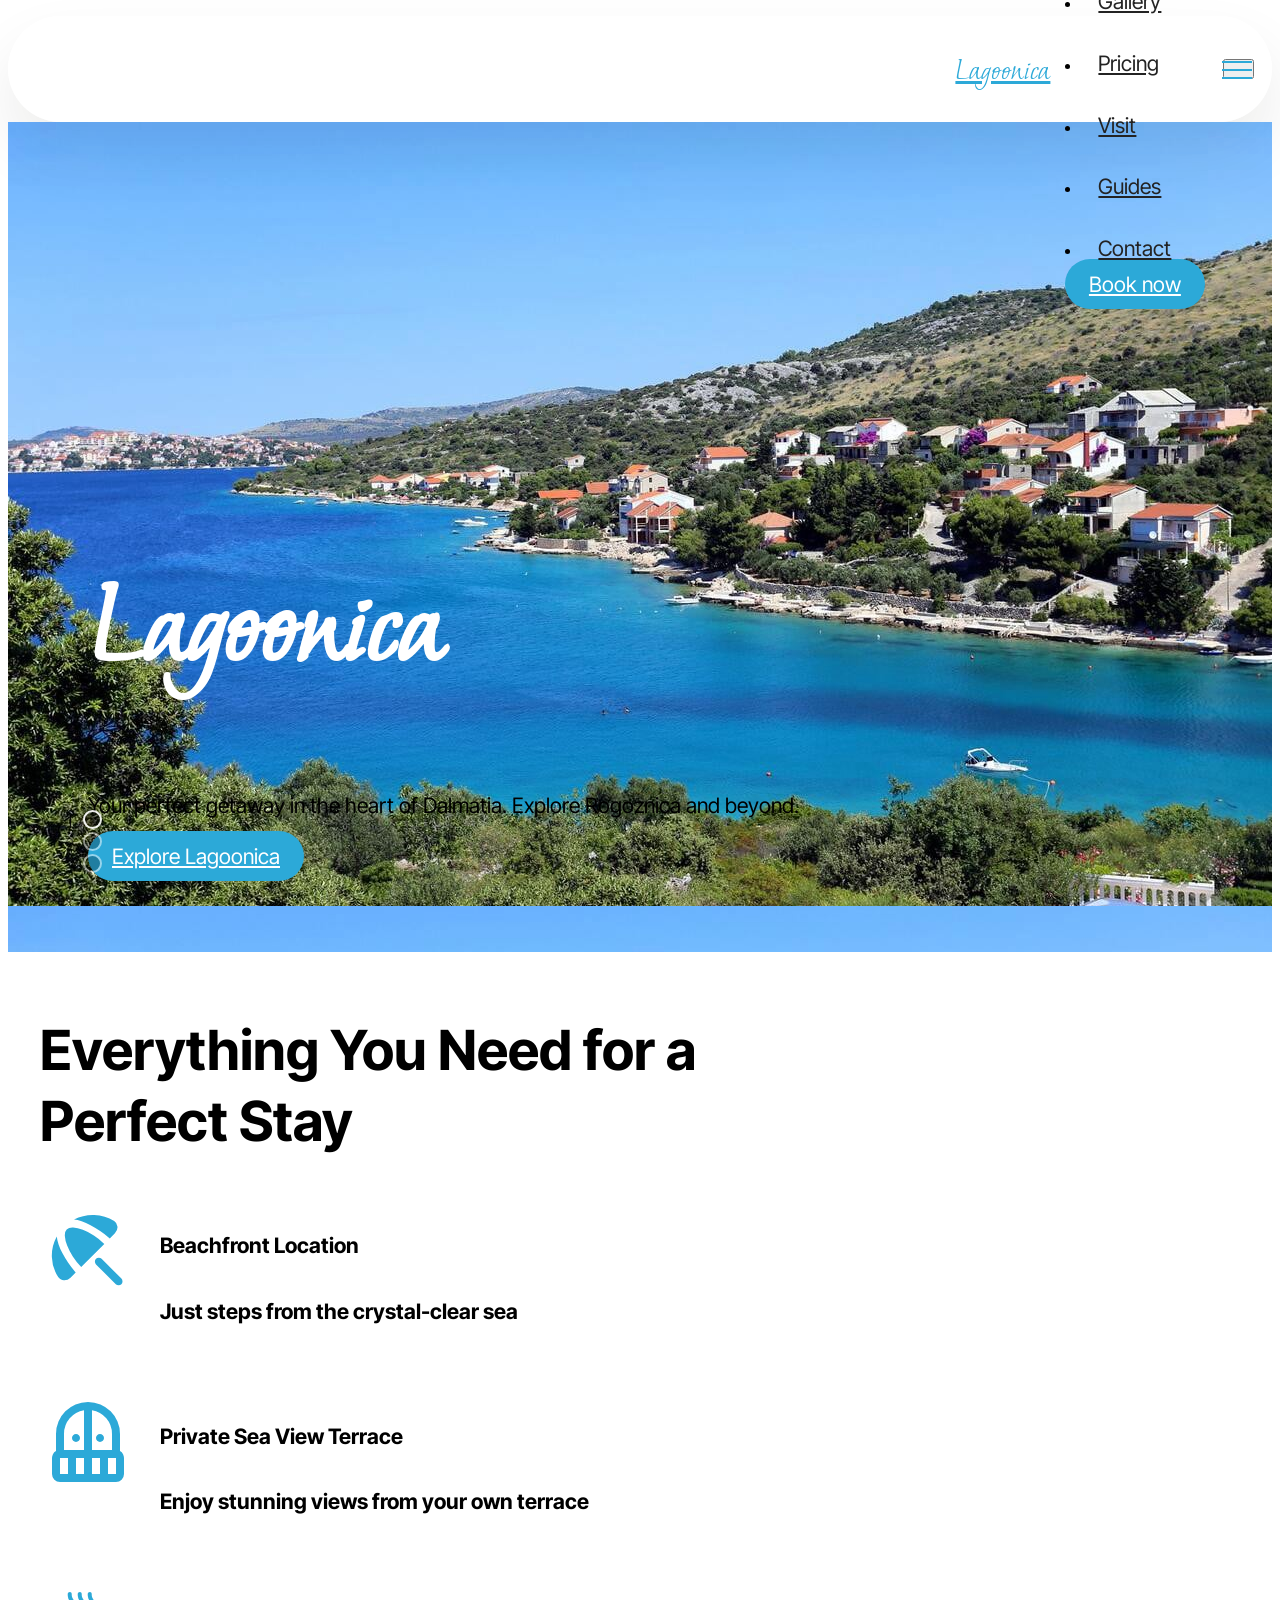
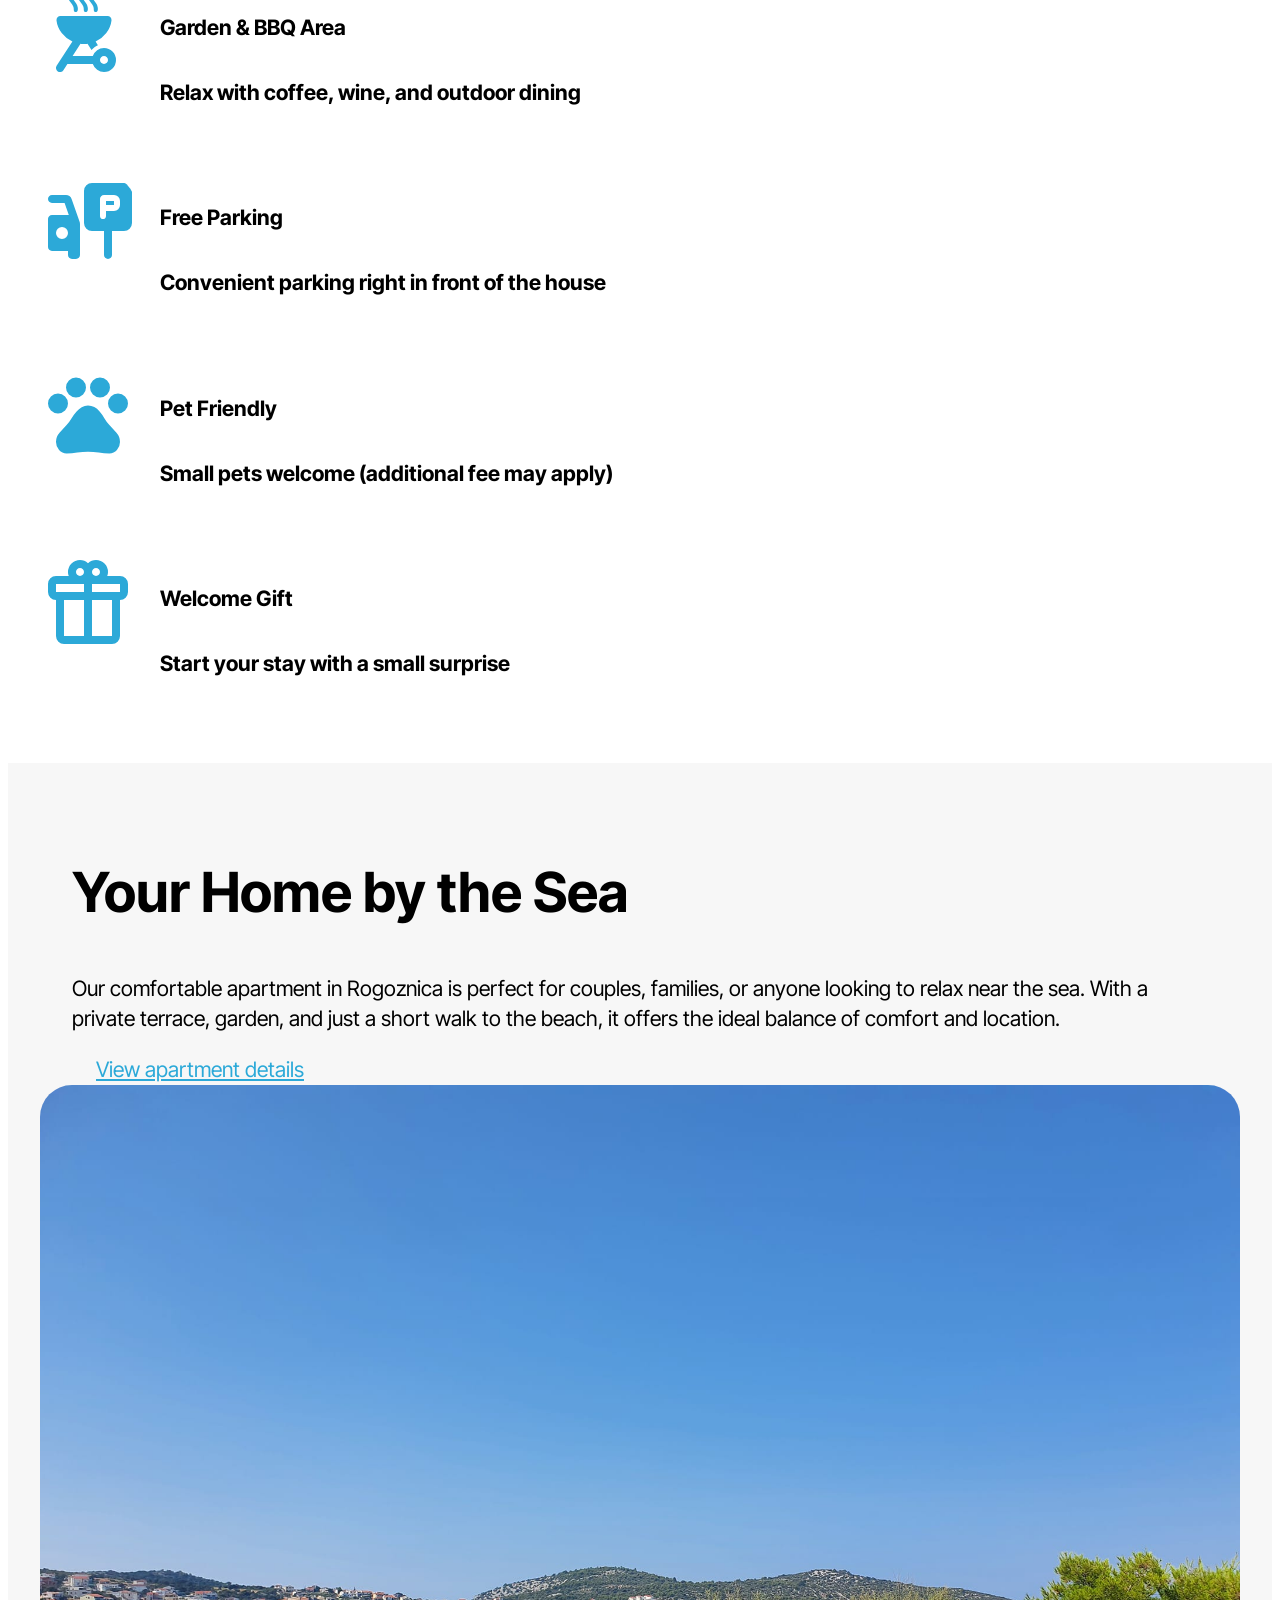
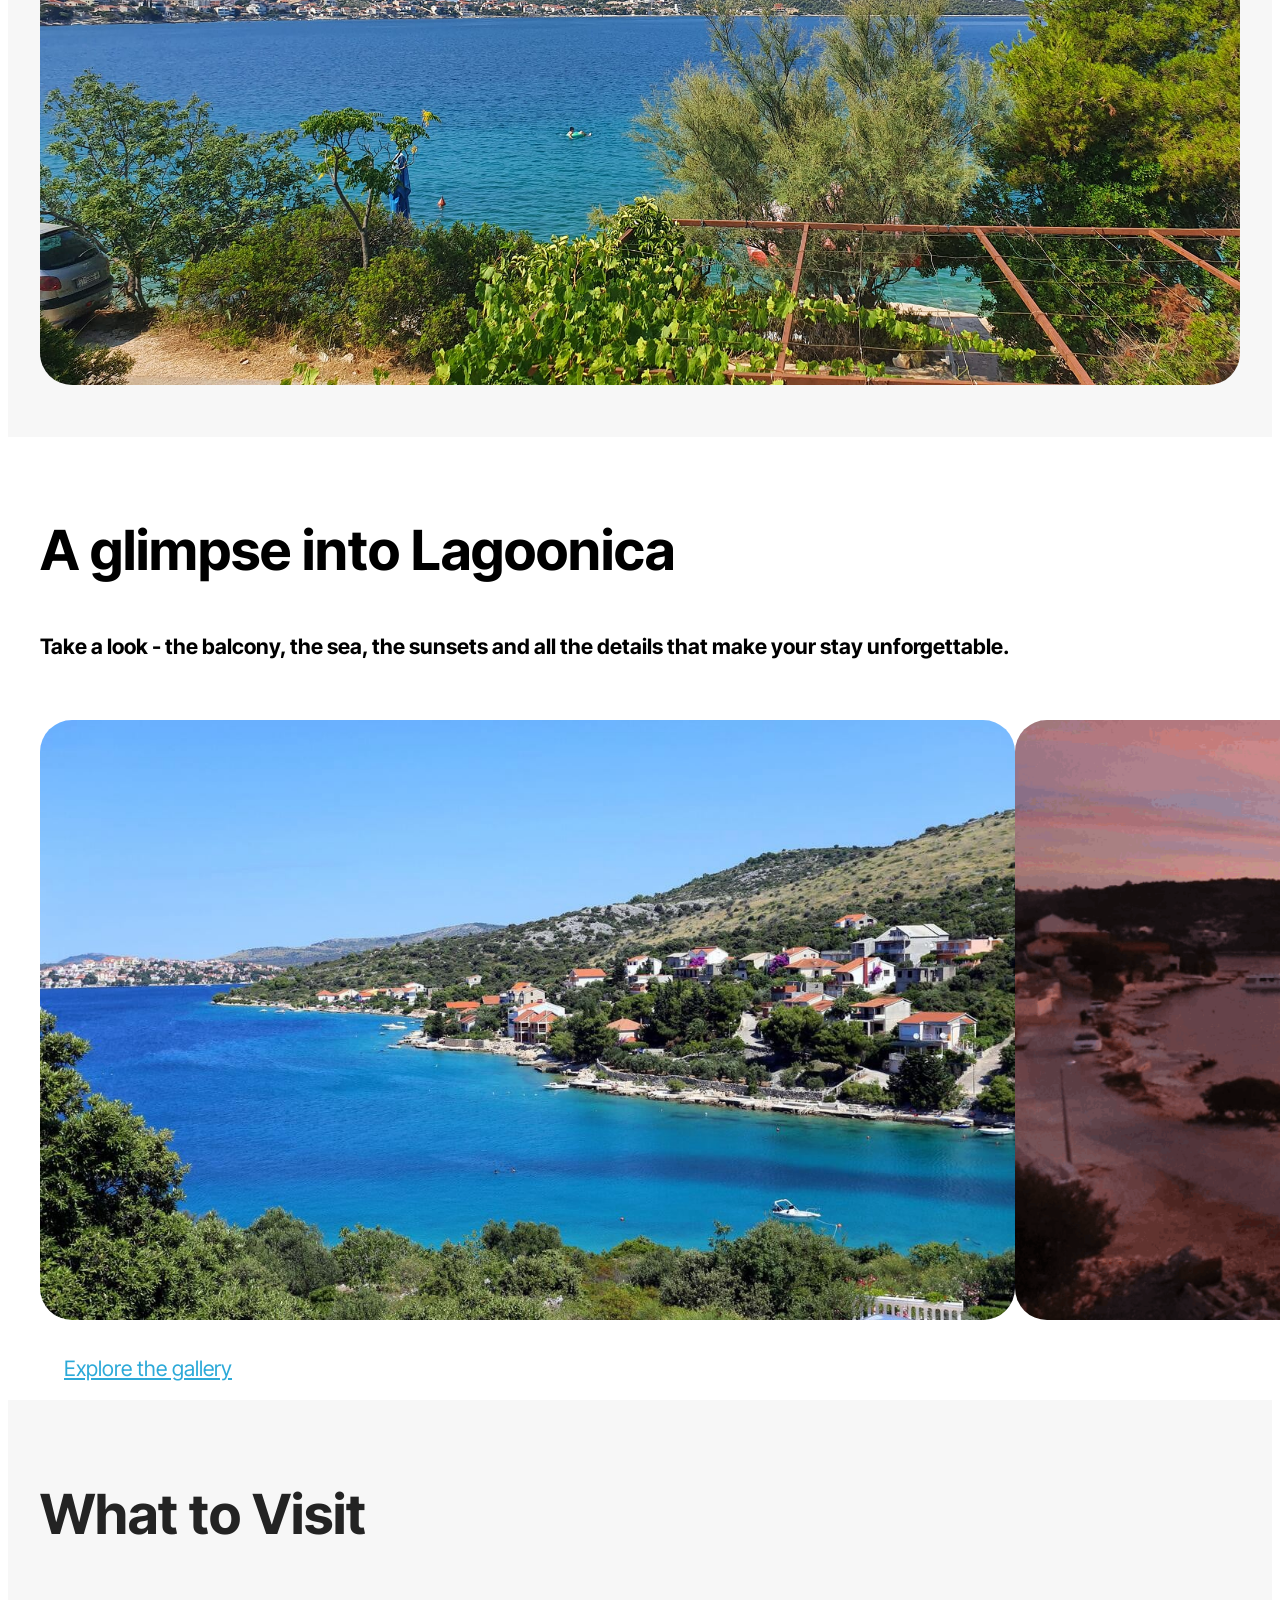
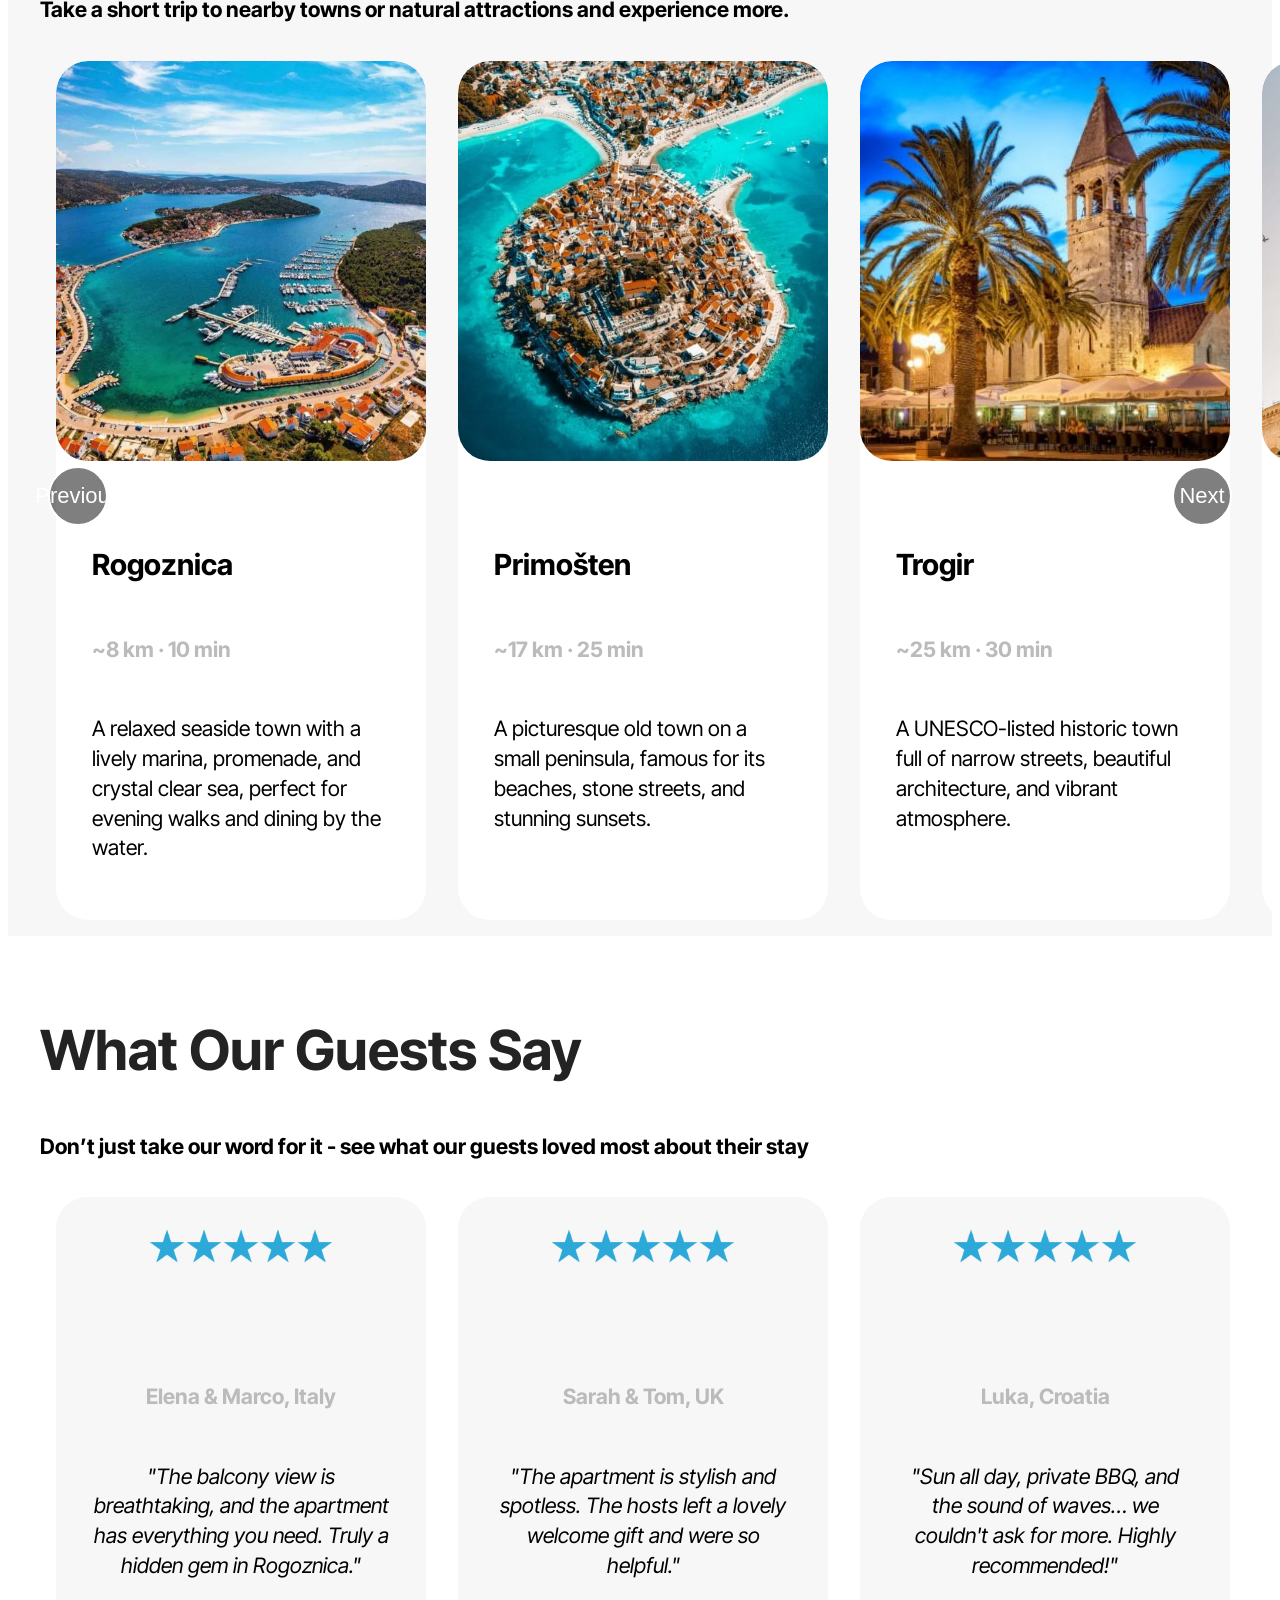
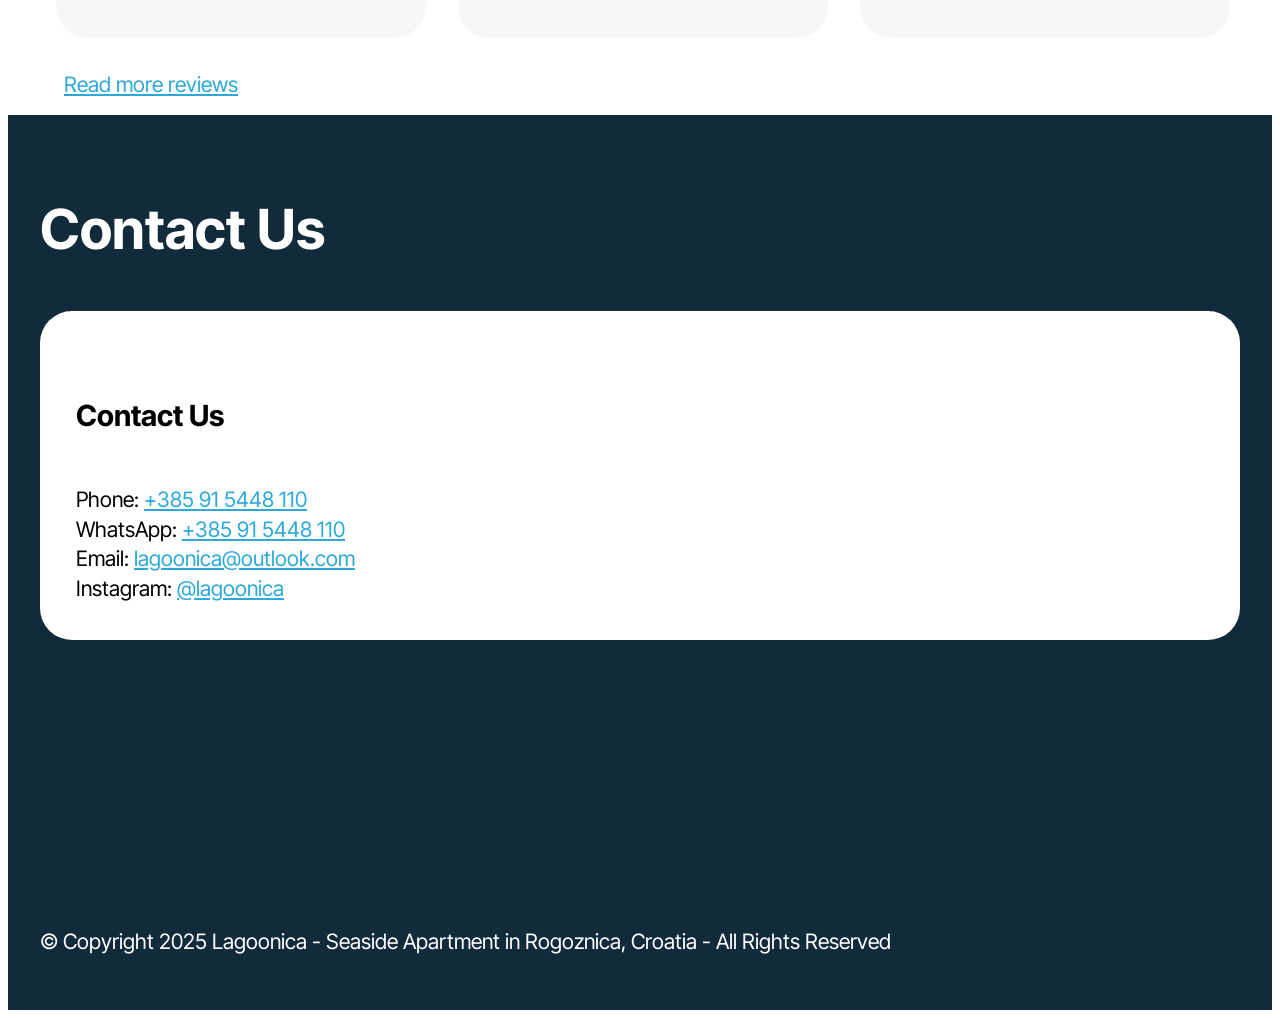
==== index.html @ 7ab2a3d8 "Update index.html" ====
<!DOCTYPE html>
<html  >
<head>
  <!-- Site made with Mobirise Website Builder v6.1.12, https://mobirise.com -->
  <meta charset="UTF-8">
  <meta http-equiv="X-UA-Compatible" content="IE=edge">
  <meta name="generator" content="Mobirise v6.1.12, mobirise.com">
  <meta name="viewport" content="width=device-width, initial-scale=1, minimum-scale=1">
  <link rel="shortcut icon" href="assets/images/favicon.png" type="image/x-icon">
  <meta name="description" content="Lagoonica offers a modern seaside apartment in Rogoznica, Croatia, just steps from the crystal-clear Adriatic. Enjoy a prime location, stunning views, and easy access to Trogir, Primošten & more. Book your coastal escape today!">
  
  
  <title>Lagoonica - Seaside Apartment in Rogoznica, Croatia | First Row by the Sea</title>
  <link rel="stylesheet" href="assets/web/assets/mobirise-icons2/mobirise2.css">
  <link rel="stylesheet" href="assets/bootstrap/css/bootstrap.min.css">
  <link rel="stylesheet" href="assets/parallax/jarallax.css">
  <link rel="stylesheet" href="assets/animatecss/animate.css">
  <link rel="stylesheet" href="assets/dropdown/css/style.css">
  <link rel="stylesheet" href="assets/theme/css/style.css">
  <link rel="preload" href="https://fonts.googleapis.com/css?family=Moon+Dance:400&display=swap" as="style" onload="this.onload=null;this.rel='stylesheet'">
  <noscript><link rel="stylesheet" href="https://fonts.googleapis.com/css?family=Moon+Dance:400&display=swap"></noscript>
  <link rel="preload" href="https://fonts.googleapis.com/css?family=Inter+Tight:100,200,300,400,500,600,700,800,900,100i,200i,300i,400i,500i,600i,700i,800i,900i&display=swap" as="style" onload="this.onload=null;this.rel='stylesheet'">
  <noscript><link rel="stylesheet" href="https://fonts.googleapis.com/css?family=Inter+Tight:100,200,300,400,500,600,700,800,900,100i,200i,300i,400i,500i,600i,700i,800i,900i&display=swap"></noscript>
  <link rel="preload" as="style" href="assets/mobirise/css/mbr-additional.css?v=NHZKsZ"><link rel="stylesheet" href="assets/mobirise/css/mbr-additional.css?v=NHZKsZ" type="text/css">

  
  
  
</head>
<body>
  
  <section data-bs-version="5.1" class="menu menu2 cid-tJS6tZXiPa" once="menu" id="menu02-0">
	

	<nav class="navbar navbar-dropdown navbar-fixed-top navbar-expand-lg">
		<div class="container">
			<div class="navbar-brand">
				
				<span class="navbar-caption-wrap"><a class="navbar-caption text-primary brand" href="index.html">Lagoonica<br></a></span>
			</div>
			<button class="navbar-toggler" type="button" data-toggle="collapse" data-bs-toggle="collapse" data-target="#navbarSupportedContent" data-bs-target="#navbarSupportedContent" aria-controls="navbarNavAltMarkup" aria-expanded="false" aria-label="Toggle navigation">
				<div class="hamburger">
					<span></span>
					<span></span>
					<span></span>
					<span></span>
				</div>
			</button>
			<div class="collapse navbar-collapse" id="navbarSupportedContent">
				<ul class="navbar-nav nav-dropdown" data-app-modern-menu="true"><li class="nav-item">
						<a class="nav-link link text-black text-primary display-4" href="index.html">Home</a>
					</li>
					<li class="nav-item">
						<a class="nav-link link text-black text-primary display-4" href="apartment.html" aria-expanded="false">Apartment</a>
					</li>
					<li class="nav-item">
						<a class="nav-link link text-black text-primary display-4" href="gallery.html">Gallery</a>
					</li><li class="nav-item"><a class="nav-link link text-black text-primary show display-4" href="pricing.html" aria-expanded="false">Pricing</a></li><li class="nav-item"><a class="nav-link link text-black text-primary display-4" href="visit.html">Visit<br></a></li><li class="nav-item"><a class="nav-link link text-black text-primary display-4" href="guide.html">Guides<br></a></li><li class="nav-item"><a class="nav-link link text-black text-primary display-4" href="contact.html">Contact</a></li></ul>
				
				<div class="navbar-buttons mbr-section-btn"><a class="btn btn-primary display-4" href="contact.html">Book now<br></a></div>
			</div>
		</div>
	</nav>
</section>

<section data-bs-version="5.1" class="header18 cid-vfi4bafc7P mbr-parallax-background" id="header18-1i">
  

  <div class="mbr-overlay" style="opacity: 0.2; background-color: rgb(0, 0, 0);"></div>
  <div class="container-fluid">
    <div class="row">
      <div class="content-wrap col-12 col-md-12">
        <h1 class="mbr-section-title mbr-fonts-style mbr-white mb-4 display-1">Lagoonica</h1>
        
        <p class="mbr-fonts-style mbr-text mbr-white mb-4 display-7">Your perfect getaway in the heart of Dalmatia. Explore Rogoznica and beyond.</p>
        <div class="mbr-section-btn"><a class="btn btn-primary display-7" href="index.html#features015-1r">Explore Lagoonica</a></div>
      </div>
    </div>
  </div>
</section>

<section data-bs-version="5.1" class="features15 cid-vfillozIEs" id="features015-1r">
	

	
	
	<div class="container">
		<div class="row justify-content-center">
			<div class="col-12 content-head">
				<div class="mbr-section-head mb-5">
					<h2 class="mbr-section-title mbr-fonts-style align-center mb-0 display-2"><strong>Everything You Need for a Perfect Stay</strong></h2>
					
				</div>
			</div>
		</div>
		<div class="row">
			<div class="item features-without-image col-12 col-lg-4 active">
				<div class="item-wrapper">
					<div class="img-wrapper">
						<img src="assets/images/beach-access.svg" alt="Lagoonica Beach Icon">
					</div>
					<div class="card-box">
						<h4 class="card-title mbr-fonts-style mb-0 display-7"><strong>Beachfront Location</strong></h4>
						<h5 class="card-text mbr-fonts-style mt-3 display-7">
							<div>Just steps from the crystal-clear sea</div>
						</h5>
					</div>
				</div>
			</div>
			<div class="item features-without-image col-12 col-lg-4">
				<div class="item-wrapper">
					<div class="img-wrapper">
						<img src="assets/images/balcony.svg" alt="Lagoonica Terrace Icon" data-slide-to="1" data-bs-slide-to="1">
					</div>
					<div class="card-box">
						<h4 class="card-title mbr-fonts-style mb-0 display-7"><strong>Private Sea View Terrace</strong></h4>
						<h5 class="card-text mbr-fonts-style mt-3 display-7">Enjoy stunning views from your own terrace</h5>
					</div>
				</div>
			</div>
			<div class="item features-without-image col-12 col-lg-4">
				<div class="item-wrapper">
					<div class="img-wrapper">
						<img src="assets/images/outdoor-grill.svg" alt="Lagoonica BBQ Icon" data-slide-to="2" data-bs-slide-to="2">
					</div>
					<div class="card-box">
						<h4 class="card-title mbr-fonts-style mb-0 display-7"><strong>Garden &amp; BBQ Area</strong></h4>
						<h5 class="card-text mbr-fonts-style mt-3 display-7">Relax with coffee, wine, and outdoor dining</h5>
					</div>
				</div>
			</div><div class="item features-without-image col-12 col-lg-4">
				<div class="item-wrapper">
					<div class="img-wrapper">
						<img src="assets/images/parking-sign.svg" alt="Lagoonica Free Parking Icon" data-bs-slide-to="3" data-slide-to="3">
					</div>
					<div class="card-box">
						<h4 class="card-title mbr-fonts-style mb-0 display-7"><strong>Free Parking</strong></h4>
						<h5 class="card-text mbr-fonts-style mt-3 display-7">Convenient parking right in front of the house</h5>
					</div>
				</div>
			</div>
			
			<div class="item features-without-image col-12 col-lg-4">
				<div class="item-wrapper">
					<div class="img-wrapper">
						<img src="assets/images/pets.svg" alt="Lagoonica Pet Friendly Icon" data-bs-slide-to="4" data-slide-to="4">
					</div>
					<div class="card-box">
						<h4 class="card-title mbr-fonts-style mb-0 display-7"><strong>Pet Friendly</strong></h4>
						<h5 class="card-text mbr-fonts-style mt-3 display-7">Small pets welcome (additional fee may apply)</h5>
					</div>
				</div>
			</div>
			<div class="item features-without-image col-12 col-lg-4">
				<div class="item-wrapper">
					<div class="img-wrapper">
						<img src="assets/images/featured-seasonal-and-gifts.svg" alt="Lagoonica Welcome Gift Icon" data-slide-to="5" data-bs-slide-to="5">
					</div>
					<div class="card-box">
						<h4 class="card-title mbr-fonts-style mb-0 display-7"><strong>Welcome Gift</strong></h4>
						<h5 class="card-text mbr-fonts-style mt-3 display-7">Start your stay with a small surprise</h5>
					</div>
				</div>
			</div>

			
			
			
		</div>
	</div>
</section>

<section data-bs-version="5.1" class="features38 cid-vfivwR0Aq2" id="features038-1u">
    

    
    

    <div class="container">
        <div class="row justify-content-center">
            <div class="col-12 col-md-12 col-lg">
                <div class="text-wrapper align-left">
                    <h2 class="mbr-section-title mbr-fonts-style mb-4 display-2"><strong>Your Home by the Sea</strong></h2>
                    <p class="mbr-text align-left mbr-fonts-style mb-4 display-7">Our comfortable apartment in Rogoznica is perfect for couples, families, or anyone looking to relax near the sea. With a private terrace, garden, and just a short walk to the beach, it offers the ideal balance of comfort and location.</p>
                    <div class="mbr-section-btn align-left mt-3"><a class="btn btn-primary-outline display-7" href="apartment.html">View apartment details</a></div>
                </div>
            </div>
            <div class="col-12 col-md-12 col-lg-6 image-wrapper">
                <img class="w-100" src="assets/images/lagoonica-seaside-apartment-rogoznica-terrace-beach-view.webp" alt="Lagoonica Seaside Apartment in Rogoznica a View from Terrace">
            </div>
        </div>
        
        
    </div>
</section>

<section data-bs-version="5.1" class="article11 cid-vfiP00tLkI" id="article11-24">
    

    
    
    <div class="container">
        <div class="row justify-content-center">
            <div class="title col-md-12 col-lg-10">
                <h2 class="mbr-section-title mbr-fonts-style align-center mt-0 mb-0 display-2"><strong>A glimpse into Lagoonica</strong></h2>
                <h4 class="mbr-section-subtitle align-center mbr-fonts-style mt-4 display-7">Take a look - the balcony, the sea, the sunsets and all the details that make your stay unforgettable.</h4>
                
            </div>
        </div>
    </div>
</section>

<section data-bs-version="5.1" class="slider05 cid-vfiB9dH9dK" id="slider05-23">
    

    <div class="container">
        <div class="row justify-content-center">
            <div class="col-12 col-md-10">
                <div class="carousel slide carousel-fade" id="vftk6Jv5xS" data-ride="carousel" data-bs-ride="carousel" data-interval="5000" data-bs-interval="5000">
                    <ol class="carousel-indicators">
                        <li data-slide-to="0" data-bs-slide-to="0" class="active" data-target="#vftk6Jv5xS" data-bs-target="#vftk6Jv5xS"></li>
                        <li data-slide-to="1" data-bs-slide-to="1" data-target="#vftk6Jv5xS" data-bs-target="#vftk6Jv5xS"></li>
                        <li data-slide-to="2" data-bs-slide-to="2" data-target="#vftk6Jv5xS" data-bs-target="#vftk6Jv5xS"></li>
                    </ol>
                    <div class="carousel-inner">
                        <div class="carousel-item slider-image item active">
                            <div class="item-wrapper">
                                <div class="mbr-overlay" style="opacity: 0.1; background-color: rgb(0, 0, 0);">
                                </div>
                                <img class="d-block w-100" src="assets/images/main-gal-1-1274x784.webp" alt="Lagoonica Seaside Apartment in Rogoznica - Bay View During the Day">
                            </div>
                        </div>
                        <div class="carousel-item slider-image item">
                            <div class="item-wrapper">
                                <div class="mbr-overlay" style="opacity: 0.1; background-color: rgb(0, 0, 0);">
                                </div>
                                <img class="d-block w-100" src="assets/images/main-gal-2-1800x549.webp" alt="Lagoonica Seaside Apartment in Rogoznica - Bay View During the Sunset">
                            </div>
                        </div>
                        <div class="carousel-item slider-image item">
                            <div class="item-wrapper">
                                <div class="mbr-overlay" style="opacity: 0.1; background-color: rgb(0, 0, 0);">
                                </div>
                                <img class="d-block w-100" src="assets/images/main-gal-3-1800x1350.webp" alt="Lagoonica Seaside Apartment in Rogoznica - Pebble Beach">
                            </div>
                        </div>
                    </div>
                    <a class="carousel-control carousel-control-prev" role="button" data-slide="prev" data-bs-slide="prev" href="#vftk6Jv5xS">
                        <span class="mobi-mbri mobi-mbri-arrow-prev" aria-hidden="true"></span>
                        <span class="sr-only visually-hidden">Previous</span>
                    </a>
                    <a class="carousel-control carousel-control-next" role="button" data-slide="next" data-bs-slide="next" href="#vftk6Jv5xS">
                        <span class="mobi-mbri mobi-mbri-arrow-next" aria-hidden="true"></span>
                        <span class="sr-only visually-hidden">Next</span>
                    </a>
                </div>
            </div>
        </div>
    </div>
</section>

<section data-bs-version="5.1" class="article16 cid-vfiy6DVvwJ" id="article16-1y">
    
    <div class="container">
        <div class="row justify-content-center">
            <div class="col-md-12 col-lg-10">
                <div class="mbr-section-btn align-center"><a class="btn btn-primary-outline display-4" href="gallery.html">Explore the gallery</a></div>
            </div>
        </div>
    </div>
</section>

<section data-bs-version="5.1" class="features017 mbr-embla cid-vfiAVzXCHZ" id="features017-22">
	
	
	<div class="position-relative">
		<div class="container-fluid">
			<div class="row justify-content-center">
				<div class="col-12 content-head">
					<div class="mbr-section-head mb-5">
						<h2 class="mbr-section-title mbr-fonts-style align-center mb-0 display-2">
							<strong>What to Visit</strong></h2>
						<h5 class="mbr-section-subtitle mbr-fonts-style align-center mb-0 mt-4 display-7">Take a short trip to nearby towns or natural attractions and experience more.</h5>
					</div>
				</div>
			</div>
		</div>

		<div class="embla" data-skip-snaps="true" data-align="center" data-contain-scroll="trimSnaps" data-loop="true" data-auto-play="true" data-auto-play-interval="6" data-draggable="true">
			<div class="embla__viewport container-fluid">
				<div class="embla__container">
					<div class="embla__slide slider-image item active" style="margin-left: 1rem; margin-right: 1rem;">
						<div class="slide-content">
							<div class="item-img">
								<div class="item-wrapper">
									
								<a href="visit.html#article05-5t"><img src="assets/images/rogoznica2-image.webp" alt="Rogoznica &amp; Marina Frapa Aerial View" title="" data-slide-to="1" data-bs-slide-to="1"></a></div>
							</div>
							<div class="item-content">
								<h5 class="item-title mbr-fonts-style display-5">
									<strong>Rogoznica</strong></h5>
								<h6 class="item-subtitle mbr-fonts-style mt-1 display-7">~8 km · 10 min</h6>
								<p class="mbr-text mbr-fonts-style mt-3 display-7">
									A relaxed seaside town with a lively marina, promenade, and crystal clear sea, perfect for evening walks and dining by the water.
								</p>
							</div>

							
						</div>
					</div>
					<div class="embla__slide slider-image item" style="margin-left: 1rem; margin-right: 1rem;">
						<div class="slide-content">
							<div class="item-img">
								<div class="item-wrapper">
									
								<a href="visit.html#article05-5u"><img src="assets/images/primosten-image-1-600x748.webp" alt="Primošten Aerial View" title="" data-slide-to="2" data-bs-slide-to="2"></a></div>
							</div>
							<div class="item-content">
								<h5 class="item-title mbr-fonts-style display-5">
									<strong>Primošten</strong></h5>
								<h6 class="item-subtitle mbr-fonts-style mt-1 display-7">~17 km · 25 min</h6>
								<p class="mbr-text mbr-fonts-style mt-3 display-7">
									A picturesque old town on a small peninsula, famous for its beaches, stone streets, and stunning sunsets.
								</p>
							</div>
							
						</div>
					</div>
					<div class="embla__slide slider-image item" style="margin-left: 1rem; margin-right: 1rem;">
						<div class="slide-content">
							<div class="item-img">
								<div class="item-wrapper">
									
								<a href="visit.html#article05-5v"><img src="assets/images/trogir-image-600x400.webp" alt="Trogir Old Town" title="" data-slide-to="3" data-bs-slide-to="3"></a></div>
							</div>
							<div class="item-content">
								<h5 class="item-title mbr-fonts-style display-5">
									<strong>Trogir</strong></h5>
								<h6 class="item-subtitle mbr-fonts-style mt-1 display-7">~25 km · 30 min</h6>
								<p class="mbr-text mbr-fonts-style mt-3 display-7">
									A UNESCO-listed historic town full of narrow streets, beautiful architecture, and vibrant atmosphere.
								</p>
							</div>
							
						</div>
					</div>
					<div class="embla__slide slider-image item" style="margin-left: 1rem; margin-right: 1rem;">
						<div class="slide-content">
							<div class="item-img">
								<div class="item-wrapper">
									
								<a href="visit.html#article05-5w"><img src="assets/images/split-image-960x740.webp" alt="Split Old Town" title="" data-slide-to="4" data-bs-slide-to="4"></a></div>
							</div>
							<div class="item-content">
								<h5 class="item-title mbr-fonts-style display-5">
									<strong>Split</strong>
								</h5>
								<h6 class="item-subtitle mbr-fonts-style mt-1 display-7">~50 km · 1 h</h6>
								<p class="mbr-text mbr-fonts-style mt-3 display-7">
									A vibrant coastal city where you can explore Diocletian’s Palace, shops, and nightlife.
								</p>
							</div>
							
						</div>
					</div>
					<div class="embla__slide slider-image item" style="margin-left: 1rem; margin-right: 1rem;">
						<div class="slide-content">
							<div class="item-img">
								<div class="item-wrapper">
									
								<a href="visit.html#article05-5x"><img src="assets/images/krka-image-1200x834.webp" alt="National Park Krka Waterfalls" title="" data-slide-to="5" data-bs-slide-to="5"></a></div>
							</div>
							<div class="item-content">
								<h5 class="item-title mbr-fonts-style display-5"><strong>National park Krka</strong></h5>
								<h6 class="item-subtitle mbr-fonts-style mt-1 display-7">~50 km · 1 h</h6>
								<p class="mbr-text mbr-fonts-style mt-3 display-7">
									A beautiful national park known for waterfalls, wooden walkways, and nature-perfect for a day trip.
								</p>
							</div>
							
						</div>
					</div>
					<div class="embla__slide slider-image item" style="margin-left: 1rem; margin-right: 1rem;">
						<div class="slide-content">
							<div class="item-img">
								<div class="item-wrapper">
									
								<a href="visit.html#article05-5y"><img src="assets/images/sibenik-image-1000x667.webp" alt="Šibenik Old Town" title="" data-slide-to="6" data-bs-slide-to="6"></a></div>
							</div>
							<div class="item-content">
								<h5 class="item-title mbr-fonts-style display-5"><strong>Šibenik</strong></h5>
								<h6 class="item-subtitle mbr-fonts-style mt-1 display-7">~40 km · 50 min</h6>
								<p class="mbr-text mbr-fonts-style mt-3 display-7">
									Mobirise is an easy website builder. Just drop site elements to your page, add content and style it to look the way you like.
								</p>
							</div>
							
						</div>
					</div>
					
					
				</div>
			</div>
			<button class="embla__button embla__button--prev">
				<span class="mobi-mbri mobi-mbri-arrow-prev mbr-iconfont" aria-hidden="true"></span>
				<span class="sr-only visually-hidden visually-hidden visually-hidden">Previous</span>
			</button>
			<button class="embla__button embla__button--next">
				<span class="mobi-mbri mobi-mbri-arrow-next mbr-iconfont" aria-hidden="true"></span>
				<span class="sr-only visually-hidden visually-hidden visually-hidden">Next</span>
			</button>
		</div>
	</div>
</section>

<section data-bs-version="5.1" class="features017 mbr-embla cid-vfqrBVPM4I" id="features017-4o">
	
	
	<div class="position-relative">
		<div class="container-fluid">
			<div class="row justify-content-center">
				<div class="col-12 content-head">
					<div class="mbr-section-head mb-5">
						<h2 class="mbr-section-title mbr-fonts-style align-center mb-0 display-2"><strong>What Our Guests Say</strong></h2>
						<h5 class="mbr-section-subtitle mbr-fonts-style align-center mb-0 mt-4 display-7">Don’t just take our word for it - see what our guests loved most about their stay</h5>
					</div>
				</div>
			</div>
		</div>

		<div class="embla" data-skip-snaps="true" data-align="center" data-contain-scroll="trimSnaps" data-loop="true" data-auto-play="true" data-auto-play-interval="5" data-draggable="true">
			<div class="embla__viewport container-fluid">
				<div class="embla__container">
					<div class="embla__slide slider-image item active" style="margin-left: 1rem; margin-right: 1rem;">
						<div class="slide-content">
							<div class="item-img">
								<div class="item-wrapper">
									<img src="assets/images/e29885e29885e29885e29885e29885-lg-512x512.webp" alt="Mobirise Website Builder" title="" data-slide-to="1" data-bs-slide-to="1">
								</div>
							</div>
							<div class="item-content">
								
								<h6 class="item-subtitle mbr-fonts-style mt-1 display-7">Elena &amp; Marco, Italy</h6>
								<p class="mbr-text mbr-fonts-style mt-3 display-7"><em>"The balcony view is breathtaking, and the apartment has everything you need. Truly a hidden gem in Rogoznica."</em></p>
							</div>

							
						</div>
					</div>
					<div class="embla__slide slider-image item" style="margin-left: 1rem; margin-right: 1rem;">
						<div class="slide-content">
							<div class="item-img">
								<div class="item-wrapper">
									<img src="assets/images/e29885e29885e29885e29885e29885-lg-512x512.webp" alt="Mobirise Website Builder" title="" data-slide-to="2" data-bs-slide-to="2">
								</div>
							</div>
							<div class="item-content">
								
								<h6 class="item-subtitle mbr-fonts-style mt-1 display-7">Sarah &amp; Tom, UK</h6>
								<p class="mbr-text mbr-fonts-style mt-3 display-7"><em>
									"The apartment is stylish and spotless. The hosts left a lovely welcome gift and were so helpful."
								</em></p>
							</div>
							
						</div>
					</div>
					<div class="embla__slide slider-image item" style="margin-left: 1rem; margin-right: 1rem;">
						<div class="slide-content">
							<div class="item-img">
								<div class="item-wrapper">
									<img src="assets/images/e29885e29885e29885e29885e29885-lg-512x512.webp" alt="Mobirise Website Builder" title="" data-slide-to="3" data-bs-slide-to="3">
								</div>
							</div>
							<div class="item-content">
								
								<h6 class="item-subtitle mbr-fonts-style mt-1 display-7">Luka, Croatia</h6>
								<p class="mbr-text mbr-fonts-style mt-3 display-7"><em>
									"Sun all day, private BBQ, and the sound of waves… we couldn't ask for more. Highly recommended!"
								</em></p>
							</div>
							
						</div>
					</div>
					
					
					
					
					
				</div>
			</div>
			<button class="embla__button embla__button--prev">
				<span class="mobi-mbri mobi-mbri-arrow-prev mbr-iconfont" aria-hidden="true"></span>
				<span class="sr-only visually-hidden visually-hidden visually-hidden">Previous</span>
			</button>
			<button class="embla__button embla__button--next">
				<span class="mobi-mbri mobi-mbri-arrow-next mbr-iconfont" aria-hidden="true"></span>
				<span class="sr-only visually-hidden visually-hidden visually-hidden">Next</span>
			</button>
		</div>
	</div>
</section>

<section data-bs-version="5.1" class="article16 cid-vfqsLInfdf" id="article16-4p">
    
    <div class="container">
        <div class="row justify-content-center">
            <div class="col-md-12 col-lg-10">
                <div class="mbr-section-btn align-center"><a class="btn btn-primary-outline display-4" href="reviews.html">Read more reviews</a></div>
            </div>
        </div>
    </div>
</section>

<section data-bs-version="5.1" class="contacts02 map1 cid-vfiSLpV0Of" id="contacts02-25">

    

    
    <div class="container">
        <div class="row justify-content-center">
            <div class="col-12 content-head">
                <div class="mbr-section-head mb-5">
                    <h2 class="mbr-section-title mbr-fonts-style align-center mb-0 display-2">
                        <strong>Contact Us</strong></h2>
                    
                </div>
            </div>
        </div>
        <div class="row justify-content-center">
            <div class="card col-12 col-md-12 col-lg-6">
                <div class="card-wrapper">
                    <div class="text-wrapper">
                        <h5 class="cardTitle mbr-fonts-style mb-2 display-5">
                            <strong>Contact Us</strong>
                        </h5>
                        <ul class="list mbr-fonts-style display-7">
                            <li class="mbr-text item-wrap">Phone: <a href="tel:+385915448110" class="text-primary">+385 91 5448 110</a></li>
                            <li class="mbr-text item-wrap">WhatsApp: <a href="tel:+385915448110" class="text-primary">+385 91 5448 110</a></li>
                            <li class="mbr-text item-wrap">Email: <a href="mailto:lagoonica@outlook.com?subject=Lagoonica%20Inquiry" class="text-primary">lagoonica@outlook.com</a>
</li><li class="mbr-text item-wrap">Instagram: <a href="https://www.instagram.com/lagoonica/" class="text-primary" target="_blank">@lagoonica</a></li>
                        </ul>
                    </div>
                </div>
            </div>
            <div class="map-wrapper col-md-12 col-lg-6">
                <div class="google-map"><iframe frameborder="0" style="border:0" src="https://www.openstreetmap.org/export/embed.html?bbox=15.980794429779055%2C43.51954382703118%2C15.990836620330812%2C43.52480281232748&amp;layer=mapnik&amp;marker=43.522181101319404%2C15.985815525054932" allowfullscreen=""></iframe></div>
            </div>
        </div>
    </div>
</section>

<section data-bs-version="5.1" class="footer4 cid-vfnwfChx2b" once="footers" id="footer04-3l">

    

    

    <div class="container">
        <div class="media-container-row align-center mbr-white">
            <div class="col-12">
                <p class="mbr-text mb-0 mbr-fonts-style display-7">
                    © Copyright 2025 Lagoonica - Seaside Apartment in Rogoznica, Croatia - All Rights Reserved
                </p>
            </div>
        </div>
    </div>
	<script src="assets/bootstrap/js/bootstrap.bundle.min.js"></script>
	<script src="assets/parallax/jarallax.js"></script>
	<script src="assets/smoothscroll/smooth-scroll.js"></script>
	<script src="assets/ytplayer/index.js"></script>
	<script src="assets/dropdown/js/navbar-dropdown.js"></script>
	<script src="assets/embla/embla.min.js"></script>
	<script src="assets/embla/script.js"></script>
	<script src="assets/theme/js/script.js"></script>   
  
 <div id="scrollToTop" class="scrollToTop mbr-arrow-up"><a style="text-align: center;"><i class="mbr-arrow-up-icon mbr-arrow-up-icon-cm cm-icon cm-icon-smallarrow-up"></i></a></div>
    <input name="animation" type="hidden">
  </body>
</html>
---- assets/mobirise/css/mbr-additional.css ----
.btn {
  border-width: 2px;
}
img,
.card-wrap,
.card-wrapper,
.video-wrapper,
.mbr-figure iframe,
.google-map iframe,
.slide-content,
.plan,
.card,
.item-wrapper,
.item-wrapper .mbr-overlay {
  border-radius: 2rem !important;
}
.video-wrapper {
  overflow: hidden;
}
body {
  font-family: Inter Tight;
}
.display-1 {
  font-family: 'Moon Dance', handwriting;
  font-size: 9rem;
  line-height: 1;
}
.display-1 > .mbr-iconfont {
  font-size: 11.25rem;
}
.display-2 {
  font-family: 'Inter Tight', sans-serif;
  font-size: 4rem;
  line-height: 1;
}
.display-2 > .mbr-iconfont {
  font-size: 5rem;
}
.display-4 {
  font-family: 'Inter Tight', sans-serif;
  font-size: 1.4rem;
  line-height: 1.5;
}
.display-4 > .mbr-iconfont {
  font-size: 1.75rem;
}
.display-5 {
  font-family: 'Inter Tight', sans-serif;
  font-size: 2rem;
  line-height: 1.5;
}
.display-5 > .mbr-iconfont {
  font-size: 2.5rem;
}
.display-7 {
  font-family: 'Inter Tight', sans-serif;
  font-size: 1.4rem;
  line-height: 1.3;
}
.display-7 > .mbr-iconfont {
  font-size: 1.75rem;
}
/* ---- Fluid typography for mobile devices ---- */
/* 1.4 - font scale ratio ( bootstrap == 1.42857 ) */
/* 100vw - current viewport width */
/* (48 - 20)  48 == 48rem == 768px, 20 == 20rem == 320px(minimal supported viewport) */
/* 0.65 - min scale variable, may vary */
@media (max-width: 992px) {
  .display-1 {
    font-size: 7.2rem;
  }
}
@media (max-width: 768px) {
  .display-1 {
    font-size: 6.3rem;
    font-size: calc( 3.8rem + (9 - 3.8) * ((100vw - 20rem) / (48 - 20)));
    line-height: calc( 1.1 * (3.8rem + (9 - 3.8) * ((100vw - 20rem) / (48 - 20))));
  }
  .display-2 {
    font-size: 3.2rem;
    font-size: calc( 2.05rem + (4 - 2.05) * ((100vw - 20rem) / (48 - 20)));
    line-height: calc( 1.3 * (2.05rem + (4 - 2.05) * ((100vw - 20rem) / (48 - 20))));
  }
  .display-4 {
    font-size: 1.12rem;
    font-size: calc( 1.14rem + (1.4 - 1.14) * ((100vw - 20rem) / (48 - 20)));
    line-height: calc( 1.4 * (1.14rem + (1.4 - 1.14) * ((100vw - 20rem) / (48 - 20))));
  }
  .display-5 {
    font-size: 1.6rem;
    font-size: calc( 1.35rem + (2 - 1.35) * ((100vw - 20rem) / (48 - 20)));
    line-height: calc( 1.4 * (1.35rem + (2 - 1.35) * ((100vw - 20rem) / (48 - 20))));
  }
  .display-7 {
    font-size: 1.12rem;
    font-size: calc( 1.14rem + (1.4 - 1.14) * ((100vw - 20rem) / (48 - 20)));
    line-height: calc( 1.4 * (1.14rem + (1.4 - 1.14) * ((100vw - 20rem) / (48 - 20))));
  }
}
@media (min-width: 992px) and (max-width: 1400px) {
  .display-1 {
    font-size: 6.3rem;
    font-size: calc( 3.8rem + (9 - 3.8) * ((100vw - 62rem) / (87 - 62)));
    line-height: calc( 1.1 * (3.8rem + (9 - 3.8) * ((100vw - 62rem) / (87 - 62))));
  }
  .display-2 {
    font-size: 3.2rem;
    font-size: calc( 2.05rem + (4 - 2.05) * ((100vw - 62rem) / (87 - 62)));
    line-height: calc( 1.3 * (2.05rem + (4 - 2.05) * ((100vw - 62rem) / (87 - 62))));
  }
  .display-4 {
    font-size: 1.12rem;
    font-size: calc( 1.14rem + (1.4 - 1.14) * ((100vw - 62rem) / (87 - 62)));
    line-height: calc( 1.4 * (1.14rem + (1.4 - 1.14) * ((100vw - 62rem) / (87 - 62))));
  }
  .display-5 {
    font-size: 1.6rem;
    font-size: calc( 1.35rem + (2 - 1.35) * ((100vw - 62rem) / (87 - 62)));
    line-height: calc( 1.4 * (1.35rem + (2 - 1.35) * ((100vw - 62rem) / (87 - 62))));
  }
  .display-7 {
    font-size: 1.12rem;
    font-size: calc( 1.14rem + (1.4 - 1.14) * ((100vw - 62rem) / (87 - 62)));
    line-height: calc( 1.4 * (1.14rem + (1.4 - 1.14) * ((100vw - 62rem) / (87 - 62))));
  }
}
/* Buttons */
.btn {
  padding: 1.25rem 2rem;
  border-radius: 4px;
  padding: 0.75rem 1.5rem;
}
.btn-sm {
  padding: 0.6rem 1.2rem;
  border-radius: 4px;
}
.btn-md {
  padding: 0.6rem 1.2rem;
  border-radius: 4px;
}
.btn-lg {
  padding: 1.25rem 2rem;
  border-radius: 4px;
}
.bg-primary {
  background-color: #2ca9d8 !important;
}
.bg-success {
  background-color: #3a341c !important;
}
.bg-info {
  background-color: #320707 !important;
}
.bg-warning {
  background-color: #a0e2e1 !important;
}
.bg-danger {
  background-color: #ffffff !important;
}
.btn-primary,
.btn-primary:active {
  background-color: #2ca9d8 !important;
  border-color: #2ca9d8 !important;
  color: #ffffff !important;
  box-shadow: none;
}
.btn-primary:hover,
.btn-primary:focus,
.btn-primary.focus,
.btn-primary.active {
  color: inherit;
  background-color: #57bbe0 !important;
  border-color: #57bbe0 !important;
  box-shadow: none;
}
.btn-primary.disabled,
.btn-primary:disabled {
  color: #ffffff !important;
  background-color: #57bbe0 !important;
  border-color: #57bbe0 !important;
}
.btn-secondary,
.btn-secondary:active {
  background-color: #ffd7ef !important;
  border-color: #ffd7ef !important;
  color: #d70081 !important;
  box-shadow: none;
}
.btn-secondary:hover,
.btn-secondary:focus,
.btn-secondary.focus,
.btn-secondary.active {
  color: inherit;
  background-color: #ffffff !important;
  border-color: #ffffff !important;
  box-shadow: none;
}
.btn-secondary.disabled,
.btn-secondary:disabled {
  color: #d70081 !important;
  background-color: #ffffff !important;
  border-color: #ffffff !important;
}
.btn-info,
.btn-info:active {
  background-color: #320707 !important;
  border-color: #320707 !important;
  color: #ffffff !important;
  box-shadow: none;
}
.btn-info:hover,
.btn-info:focus,
.btn-info.focus,
.btn-info.active {
  color: inherit;
  background-color: #5f0d0d !important;
  border-color: #5f0d0d !important;
  box-shadow: none;
}
.btn-info.disabled,
.btn-info:disabled {
  color: #ffffff !important;
  background-color: #5f0d0d !important;
  border-color: #5f0d0d !important;
}
.btn-success,
.btn-success:active {
  background-color: #3a341c !important;
  border-color: #3a341c !important;
  color: #ffffff !important;
  box-shadow: none;
}
.btn-success:hover,
.btn-success:focus,
.btn-success.focus,
.btn-success.active {
  color: inherit;
  background-color: #5c532d !important;
  border-color: #5c532d !important;
  box-shadow: none;
}
.btn-success.disabled,
.btn-success:disabled {
  color: #ffffff !important;
  background-color: #5c532d !important;
  border-color: #5c532d !important;
}
.btn-warning,
.btn-warning:active {
  background-color: #a0e2e1 !important;
  border-color: #a0e2e1 !important;
  color: #1f6463 !important;
  box-shadow: none;
}
.btn-warning:hover,
.btn-warning:focus,
.btn-warning.focus,
.btn-warning.active {
  color: inherit;
  background-color: #c7eeed !important;
  border-color: #c7eeed !important;
  box-shadow: none;
}
.btn-warning.disabled,
.btn-warning:disabled {
  color: #1f6463 !important;
  background-color: #c7eeed !important;
  border-color: #c7eeed !important;
}
.btn-danger,
.btn-danger:active {
  background-color: #ffffff !important;
  border-color: #ffffff !important;
  color: #808080 !important;
  box-shadow: none;
}
.btn-danger:hover,
.btn-danger:focus,
.btn-danger.focus,
.btn-danger.active {
  color: inherit;
  background-color: #ffffff !important;
  border-color: #ffffff !important;
  box-shadow: none;
}
.btn-danger.disabled,
.btn-danger:disabled {
  color: #808080 !important;
  background-color: #ffffff !important;
  border-color: #ffffff !important;
}
.btn-white,
.btn-white:active {
  background-color: #eff0ec !important;
  border-color: #eff0ec !important;
  color: #757b62 !important;
  box-shadow: none;
}
.btn-white:hover,
.btn-white:focus,
.btn-white.focus,
.btn-white.active {
  color: inherit;
  background-color: #ffffff !important;
  border-color: #ffffff !important;
  box-shadow: none;
}
.btn-white.disabled,
.btn-white:disabled {
  color: #757b62 !important;
  background-color: #ffffff !important;
  border-color: #ffffff !important;
}
.btn-black,
.btn-black:active {
  background-color: #232323 !important;
  border-color: #232323 !important;
  color: #ffffff !important;
  box-shadow: none;
}
.btn-black:hover,
.btn-black:focus,
.btn-black.focus,
.btn-black.active {
  color: inherit;
  background-color: #3d3d3d !important;
  border-color: #3d3d3d !important;
  box-shadow: none;
}
.btn-black.disabled,
.btn-black:disabled {
  color: #ffffff !important;
  background-color: #3d3d3d !important;
  border-color: #3d3d3d !important;
}
.btn-primary-outline,
.btn-primary-outline:active {
  background-color: transparent !important;
  border-color: #2ca9d8;
  color: #2ca9d8;
}
.btn-primary-outline:hover,
.btn-primary-outline:focus,
.btn-primary-outline.focus,
.btn-primary-outline.active {
  color: #1b7292 !important;
  background-color: transparent !important;
  border-color: #1b7292 !important;
  box-shadow: none !important;
}
.btn-primary-outline.disabled,
.btn-primary-outline:disabled {
  color: #ffffff !important;
  background-color: #2ca9d8 !important;
  border-color: #2ca9d8 !important;
}
.btn-secondary-outline,
.btn-secondary-outline:active {
  background-color: transparent !important;
  border-color: #ffd7ef;
  color: #ffd7ef;
}
.btn-secondary-outline:hover,
.btn-secondary-outline:focus,
.btn-secondary-outline.focus,
.btn-secondary-outline.active {
  color: #ff80cc !important;
  background-color: transparent !important;
  border-color: #ff80cc !important;
  box-shadow: none !important;
}
.btn-secondary-outline.disabled,
.btn-secondary-outline:disabled {
  color: #d70081 !important;
  background-color: #ffd7ef !important;
  border-color: #ffd7ef !important;
}
.btn-info-outline,
.btn-info-outline:active {
  background-color: transparent !important;
  border-color: #320707;
  color: #320707;
}
.btn-info-outline:hover,
.btn-info-outline:focus,
.btn-info-outline.focus,
.btn-info-outline.active {
  color: #000000 !important;
  background-color: transparent !important;
  border-color: #000000 !important;
  box-shadow: none !important;
}
.btn-info-outline.disabled,
.btn-info-outline:disabled {
  color: #ffffff !important;
  background-color: #320707 !important;
  border-color: #320707 !important;
}
.btn-success-outline,
.btn-success-outline:active {
  background-color: transparent !important;
  border-color: #3a341c;
  color: #3a341c;
}
.btn-success-outline:hover,
.btn-success-outline:focus,
.btn-success-outline.focus,
.btn-success-outline.active {
  color: #000000 !important;
  background-color: transparent !important;
  border-color: #000000 !important;
  box-shadow: none !important;
}
.btn-success-outline.disabled,
.btn-success-outline:disabled {
  color: #ffffff !important;
  background-color: #3a341c !important;
  border-color: #3a341c !important;
}
.btn-warning-outline,
.btn-warning-outline:active {
  background-color: transparent !important;
  border-color: #a0e2e1;
  color: #a0e2e1;
}
.btn-warning-outline:hover,
.btn-warning-outline:focus,
.btn-warning-outline.focus,
.btn-warning-outline.active {
  color: #5ececc !important;
  background-color: transparent !important;
  border-color: #5ececc !important;
  box-shadow: none !important;
}
.btn-warning-outline.disabled,
.btn-warning-outline:disabled {
  color: #1f6463 !important;
  background-color: #a0e2e1 !important;
  border-color: #a0e2e1 !important;
}
.btn-danger-outline,
.btn-danger-outline:active {
  background-color: transparent !important;
  border-color: #ffffff;
  color: #ffffff;
}
.btn-danger-outline:hover,
.btn-danger-outline:focus,
.btn-danger-outline.focus,
.btn-danger-outline.active {
  color: #d4d4d4 !important;
  background-color: transparent !important;
  border-color: #d4d4d4 !important;
  box-shadow: none !important;
}
.btn-danger-outline.disabled,
.btn-danger-outline:disabled {
  color: #808080 !important;
  background-color: #ffffff !important;
  border-color: #ffffff !important;
}
.btn-black-outline,
.btn-black-outline:active {
  background-color: transparent !important;
  border-color: #232323;
  color: #232323;
}
.btn-black-outline:hover,
.btn-black-outline:focus,
.btn-black-outline.focus,
.btn-black-outline.active {
  color: #000000 !important;
  background-color: transparent !important;
  border-color: #000000 !important;
  box-shadow: none !important;
}
.btn-black-outline.disabled,
.btn-black-outline:disabled {
  color: #ffffff !important;
  background-color: #232323 !important;
  border-color: #232323 !important;
}
.btn-white-outline,
.btn-white-outline:active {
  background-color: transparent !important;
  border-color: #fafafa;
  color: #fafafa;
}
.btn-white-outline:hover,
.btn-white-outline:focus,
.btn-white-outline.focus,
.btn-white-outline.active {
  color: #cfcfcf !important;
  background-color: transparent !important;
  border-color: #cfcfcf !important;
  box-shadow: none !important;
}
.btn-white-outline.disabled,
.btn-white-outline:disabled {
  color: #7a7a7a !important;
  background-color: #fafafa !important;
  border-color: #fafafa !important;
}
.text-primary {
  color: #2ca9d8 !important;
}
.text-secondary {
  color: #ffd7ef !important;
}
.text-success {
  color: #3a341c !important;
}
.text-info {
  color: #320707 !important;
}
.text-warning {
  color: #a0e2e1 !important;
}
.text-danger {
  color: #ffffff !important;
}
.text-white {
  color: #fafafa !important;
}
.text-black {
  color: #232323 !important;
}
a.text-primary:hover,
a.text-primary:focus,
a.text-primary.active {
  color: #196885 !important;
}
a.text-secondary:hover,
a.text-secondary:focus,
a.text-secondary.active {
  color: #ff71c6 !important;
}
a.text-success:hover,
a.text-success:focus,
a.text-success.active {
  color: #000000 !important;
}
a.text-info:hover,
a.text-info:focus,
a.text-info.active {
  color: #000000 !important;
}
a.text-warning:hover,
a.text-warning:focus,
a.text-warning.active {
  color: #52cac8 !important;
}
a.text-danger:hover,
a.text-danger:focus,
a.text-danger.active {
  color: #cccccc !important;
}
a.text-white:hover,
a.text-white:focus,
a.text-white.active {
  color: #c7c7c7 !important;
}
a.text-black:hover,
a.text-black:focus,
a.text-black.active {
  color: #000000 !important;
}
a[class*="text-"]:not(.nav-link):not(.dropdown-item):not([role]):not(.navbar-caption) {
  position: relative;
  background-image: transparent;
  background-size: 10000px 2px;
  background-repeat: no-repeat;
  background-position: 0px 1.2em;
  background-position: -10000px 1.2em;
}
a[class*="text-"]:not(.nav-link):not(.dropdown-item):not([role]):not(.navbar-caption):hover {
  transition: background-position 2s ease-in-out;
  background-image: linear-gradient(currentColor 50%, currentColor 50%);
  background-position: 0px 1.2em;
}
.nav-tabs .nav-link.active {
  color: #2ca9d8;
}
.nav-tabs .nav-link:not(.active) {
  color: #232323;
}
.alert-success {
  background-color: #70c770;
}
.alert-info {
  background-color: #320707;
}
.alert-warning {
  background-color: #a0e2e1;
}
.alert-danger {
  background-color: #ffffff;
}
.mbr-section-btn .btn:not(.btn-form) {
  border-radius: 100px;
}
.mbr-gallery-filter li a {
  border-radius: 100px !important;
}
.mbr-gallery-filter li.active .btn {
  background-color: #2ca9d8;
  border-color: #2ca9d8;
  color: #ffffff;
}
.mbr-gallery-filter li.active .btn:focus {
  box-shadow: none;
}
.nav-tabs .nav-link {
  border-radius: 100px !important;
}
a,
a:hover {
  color: #2ca9d8;
}
.mbr-plan-header.bg-primary .mbr-plan-subtitle,
.mbr-plan-header.bg-primary .mbr-plan-price-desc {
  color: #d8eff8;
}
.mbr-plan-header.bg-success .mbr-plan-subtitle,
.mbr-plan-header.bg-success .mbr-plan-price-desc {
  color: #c0b27c;
}
.mbr-plan-header.bg-info .mbr-plan-subtitle,
.mbr-plan-header.bg-info .mbr-plan-price-desc {
  color: #f3abab;
}
.mbr-plan-header.bg-warning .mbr-plan-subtitle,
.mbr-plan-header.bg-warning .mbr-plan-price-desc {
  color: #ffffff;
}
.mbr-plan-header.bg-danger .mbr-plan-subtitle,
.mbr-plan-header.bg-danger .mbr-plan-price-desc {
  color: #ffffff;
}
/* Scroll to top button*/
#scrollToTop a {
  border-radius: 100px;
}
.form-control {
  font-family: 'Inter Tight', sans-serif;
  font-size: 1.4rem;
  line-height: 1.3;
  font-weight: 400;
  border-radius: 40px !important;
}
.form-control > .mbr-iconfont {
  font-size: 1.75rem;
}
.form-control:hover,
.form-control:focus {
  box-shadow: rgba(0, 0, 0, 0.07) 0px 1px 1px 0px, rgba(0, 0, 0, 0.07) 0px 1px 3px 0px, rgba(0, 0, 0, 0.03) 0px 0px 0px 1px;
  border-color: #2ca9d8 !important;
}
.form-control:-webkit-input-placeholder {
  font-family: 'Inter Tight', sans-serif;
  font-size: 1.4rem;
  line-height: 1.3;
  font-weight: 400;
}
.form-control:-webkit-input-placeholder > .mbr-iconfont {
  font-size: 1.75rem;
}
blockquote {
  border-color: #2ca9d8;
}
/* Forms */
.mbr-form .input-group-btn .btn {
  border-radius: 100px !important;
}
.mbr-form .input-group-btn .btn:hover {
  box-shadow: 0 10px 40px 0 rgba(0, 0, 0, 0.2);
}
.mbr-form .input-group-btn button[type="submit"] {
  border-radius: 100px !important;
  padding: 1rem 3rem;
}
.mbr-form .input-group-btn button[type="submit"]:hover {
  box-shadow: 0 10px 40px 0 rgba(0, 0, 0, 0.2);
}
.jq-selectbox li:hover,
.jq-selectbox li.selected {
  background-color: #2ca9d8;
  color: #ffffff;
}
.jq-number__spin {
  transition: 0.25s ease;
}
.jq-number__spin:hover {
  border-color: #2ca9d8;
}
.jq-selectbox .jq-selectbox__trigger-arrow,
.jq-number__spin.minus:after,
.jq-number__spin.plus:after {
  transition: 0.4s;
  border-top-color: #232323;
  border-bottom-color: #232323;
}
.jq-selectbox:hover .jq-selectbox__trigger-arrow,
.jq-number__spin.minus:hover:after,
.jq-number__spin.plus:hover:after {
  border-top-color: #2ca9d8;
  border-bottom-color: #2ca9d8;
}
.xdsoft_datetimepicker .xdsoft_calendar td.xdsoft_default,
.xdsoft_datetimepicker .xdsoft_calendar td.xdsoft_current,
.xdsoft_datetimepicker .xdsoft_timepicker .xdsoft_time_box > div > div.xdsoft_current {
  color: #000000 !important;
  background-color: #2ca9d8 !important;
  box-shadow: none !important;
}
.xdsoft_datetimepicker .xdsoft_calendar td:hover,
.xdsoft_datetimepicker .xdsoft_timepicker .xdsoft_time_box > div > div:hover {
  color: #000000 !important;
  background: #ffd7ef !important;
  box-shadow: none !important;
}
.lazy-bg {
  background-image: none !important;
}
.lazy-placeholder:not(section),
.lazy-none {
  display: block;
  position: relative;
  padding-bottom: 56.25%;
  width: 100%;
  height: auto;
}
iframe.lazy-placeholder,
.lazy-placeholder:after {
  content: '';
  position: absolute;
  width: 200px;
  height: 200px;
  background: transparent no-repeat center;
  background-size: contain;
  top: 50%;
  left: 50%;
  transform: translateX(-50%) translateY(-50%);
  background-image: url("data:image/svg+xml;charset=UTF-8,%3csvg width='32' height='32' viewBox='0 0 64 64' xmlns='http://www.w3.org/2000/svg' stroke='%232ca9d8' %3e%3cg fill='none' fill-rule='evenodd'%3e%3cg transform='translate(16 16)' stroke-width='2'%3e%3ccircle stroke-opacity='.5' cx='16' cy='16' r='16'/%3e%3cpath d='M32 16c0-9.94-8.06-16-16-16'%3e%3canimateTransform attributeName='transform' type='rotate' from='0 16 16' to='360 16 16' dur='1s' repeatCount='indefinite'/%3e%3c/path%3e%3c/g%3e%3c/g%3e%3c/svg%3e");
}
section.lazy-placeholder:after {
  opacity: 0.5;
}
body {
  overflow-x: hidden;
}
a {
  transition: color 0.6s;
}
@media (max-width: 1400px) {
  .container {
    max-width: 100%;
  }
}
@media (max-width: 1400px) and (min-width: 768px) {
  .container {
    padding-left: 32px;
    padding-right: 32px;
  }
}
@media (max-width: 1400px) and (min-width: 768px) {
  .container-fluid {
    padding-left: 32px;
    padding-right: 32px;
  }
}
@media (max-width: 767px) {
  .container-fluid {
    padding-left: 16px;
    padding-right: 16px;
  }
}
*:focus-visible {
  outline: red solid 2px !important;
  outline-offset: 2px !important;
  transition: outline 0.2s ease-in-out;
}
.brand {
  font-family: 'Moon Dance', handwriting;
  font-size: 2rem;
  line-height: 1.5;
}
.brand > .mbr-iconfont {
  font-size: 2rem;
}
.cid-tJS6tZXiPa {
  z-index: 1000;
  width: 100%;
  position: relative;
}
.cid-tJS6tZXiPa .dropdown-item:before {
  font-family: Moririse2 !important;
  content: "\e966";
  display: inline-block;
  width: 0;
  position: absolute;
  left: 1rem;
  top: 0.5rem;
  margin-right: 0.5rem;
  line-height: 1;
  font-size: inherit;
  vertical-align: middle;
  text-align: center;
  overflow: hidden;
  transform: scale(0, 1);
  transition: all 0.25s ease-in-out;
}
@media (max-width: 767px) {
  .cid-tJS6tZXiPa .navbar-toggler {
    transform: scale(0.8);
  }
}
.cid-tJS6tZXiPa .navbar-brand {
  flex-shrink: 0;
  align-items: center;
  margin-right: 0;
  padding: 10px 0;
  transition: all 0.3s;
  word-break: break-word;
  z-index: 1;
}
.cid-tJS6tZXiPa .navbar-brand img {
  max-width: 100%;
  max-height: 100%;
  border-radius: 0px !important;
}
.cid-tJS6tZXiPa .navbar-brand .navbar-caption {
  line-height: inherit !important;
}
.cid-tJS6tZXiPa .navbar-brand .navbar-logo a {
  outline: none;
}
.cid-tJS6tZXiPa .navbar-nav {
  margin: auto;
  margin-left: 0;
  margin-left: auto;
}
.cid-tJS6tZXiPa .navbar-nav .nav-item {
  padding: 0 !important;
  transition: .3s all !important;
}
.cid-tJS6tZXiPa .navbar-nav .nav-item .nav-link {
  padding: 16px !important;
  margin: 0 !important;
  border-radius: 1rem !important;
  transition: .3s all !important;
}
.cid-tJS6tZXiPa .navbar-nav .nav-item .nav-link:hover {
  background-color: rgba(27, 31, 10, 0.06);
}
.cid-tJS6tZXiPa .navbar-nav .open .nav-link::after {
  transform: rotate(180deg);
}
@media (min-width: 992px) {
  .cid-tJS6tZXiPa .navbar-nav .open .nav-link::before {
    content: "";
    width: 100%;
    height: 20px;
    top: 100%;
    background: transparent;
    position: absolute;
  }
}
.cid-tJS6tZXiPa .navbar-nav .dropdown-item {
  padding: 12px !important;
  border-radius: 0.5rem !important;
  margin: 0 8px !important;
  transition: .3s all !important;
}
.cid-tJS6tZXiPa .navbar-nav .dropdown-item:hover {
  background-color: rgba(27, 31, 10, 0.06);
}
@media (min-width: 992px) {
  .cid-tJS6tZXiPa .navbar-nav {
    padding-left: 1.5rem;
  }
}
.cid-tJS6tZXiPa .nav-link {
  width: fit-content;
  position: relative;
}
.cid-tJS6tZXiPa .navbar-logo {
  padding-left: 2rem;
  margin: 0 !important;
}
@media (max-width: 767px) {
  .cid-tJS6tZXiPa .navbar-logo {
    padding-left: 1rem;
  }
}
.cid-tJS6tZXiPa .navbar-caption {
  padding-left: 1rem;
  padding-right: .5rem;
}
@media (min-width: 767px) {
  .cid-tJS6tZXiPa .navbar-caption {
    padding-left: 2rem;
  }
}
@media (max-width: 767px) {
  .cid-tJS6tZXiPa .nav-dropdown {
    padding-bottom: 0.5rem;
  }
}
.cid-tJS6tZXiPa .nav-dropdown .link.dropdown-toggle::after {
  margin-left: 0.5rem;
  margin-top: 0.2rem;
  transition: .3s all;
}
.cid-tJS6tZXiPa .container {
  display: flex;
  height: 90px;
  padding: 0.5rem 0.6rem;
  flex-wrap: nowrap;
  background: rgba(255, 255, 255, 0.8) !important;
  left: 0;
  right: 0;
  -webkit-box-pack: justify;
  -ms-flex-pack: justify;
  justify-content: flex-end;
  -webkit-box-align: center;
  -webkit-align-items: center;
  -ms-flex-align: center;
  align-items: center;
  border-radius: 100vw;
  margin-top: 1rem;
  background-color: #ffffff;
  box-shadow: 0 30px 60px 0 rgba(27, 31, 10, 0.08);
}
@media (max-width: 992px) {
  .cid-tJS6tZXiPa .container {
    padding-right: 2rem;
  }
}
@media (max-width: 767px) {
  .cid-tJS6tZXiPa .container {
    width: 95%;
    height: 56px !important;
    padding-right: 1rem;
    margin-top: 0rem;
  }
}
.cid-tJS6tZXiPa .iconfont-wrapper {
  color: #000000 !important;
  font-size: 1.5rem;
  padding-right: 0.5rem;
}
.cid-tJS6tZXiPa .dropdown-menu {
  flex-wrap: wrap;
  flex-direction: column;
  max-width: 100%;
  padding: 12px 4px !important;
  border-radius: 1.5rem;
  transition: .3s all !important;
  min-width: auto;
  background: #ffffff;
  background: rgba(255, 255, 255, 0.8) !important;
}
.cid-tJS6tZXiPa .nav-item:focus,
.cid-tJS6tZXiPa .nav-link:focus {
  outline: none;
}
.cid-tJS6tZXiPa .dropdown .dropdown-menu .dropdown-item {
  width: auto;
  transition: all 0.25s ease-in-out;
}
.cid-tJS6tZXiPa .dropdown .dropdown-menu .dropdown-item::after {
  right: 0.5rem;
}
.cid-tJS6tZXiPa .dropdown .dropdown-menu .dropdown-item .mbr-iconfont {
  margin-right: 0.5rem;
  vertical-align: sub;
}
.cid-tJS6tZXiPa .dropdown .dropdown-menu .dropdown-item .mbr-iconfont:before {
  display: inline-block;
  transform: scale(1, 1);
  transition: all 0.25s ease-in-out;
}
.cid-tJS6tZXiPa .collapsed .dropdown-menu .dropdown-item:before {
  display: none;
}
.cid-tJS6tZXiPa .collapsed .dropdown .dropdown-menu .dropdown-item {
  padding: 0.235em 1.5em 0.235em 1.5em !important;
  transition: none;
  margin: 0 !important;
}
.cid-tJS6tZXiPa .navbar {
  min-height: 90px;
  transition: all 0.3s;
  border-bottom: 1px solid transparent;
  background: transparent !important;
  padding: 0 !important;
  border: none !important;
  box-shadow: none !important;
  border-radius: 0 !important;
}
.cid-tJS6tZXiPa .navbar.opened {
  transition: all 0.3s;
}
.cid-tJS6tZXiPa .navbar .dropdown-item {
  padding: 0.5rem 1.8rem;
}
.cid-tJS6tZXiPa .navbar .navbar-logo img {
  width: auto;
}
.cid-tJS6tZXiPa .navbar .navbar-collapse {
  z-index: 1;
  justify-content: flex-end;
}
.cid-tJS6tZXiPa .navbar.collapsed {
  justify-content: center;
}
.cid-tJS6tZXiPa .navbar.collapsed .nav-item .nav-link::before {
  display: none;
}
.cid-tJS6tZXiPa .navbar.collapsed.opened .dropdown-menu {
  top: 0;
}
.cid-tJS6tZXiPa .navbar.collapsed .dropdown-menu .dropdown-submenu {
  left: 0 !important;
}
.cid-tJS6tZXiPa .navbar.collapsed .dropdown-menu .dropdown-item:after {
  right: auto;
}
.cid-tJS6tZXiPa .navbar.collapsed .dropdown-menu .dropdown-toggle[data-toggle="dropdown-submenu"]:after {
  margin-left: 0.5rem;
  margin-top: 0.2rem;
  border-top: 0.35em solid;
  border-right: 0.35em solid transparent;
  border-left: 0.35em solid transparent;
  border-bottom: 0;
  top: 41%;
}
.cid-tJS6tZXiPa .navbar.collapsed ul.navbar-nav li {
  margin: auto;
}
.cid-tJS6tZXiPa .navbar.collapsed .dropdown-menu .dropdown-item {
  padding: 0.25rem 1.5rem;
  text-align: center;
}
.cid-tJS6tZXiPa .navbar.collapsed .icons-menu {
  padding-left: 0;
  padding-right: 0;
  padding-top: 0.5rem;
  padding-bottom: 0.5rem;
}
@media (max-width: 767px) {
  .cid-tJS6tZXiPa .navbar {
    min-height: 72px;
  }
  .cid-tJS6tZXiPa .navbar .navbar-logo img {
    height: 2rem !important;
  }
}
@media (max-width: 991px) {
  .cid-tJS6tZXiPa .navbar .nav-item .nav-link::before {
    display: none;
  }
  .cid-tJS6tZXiPa .navbar.opened .dropdown-menu {
    top: 0;
  }
  .cid-tJS6tZXiPa .navbar .dropdown-menu .dropdown-submenu {
    left: 0 !important;
  }
  .cid-tJS6tZXiPa .navbar .dropdown-menu .dropdown-item:after {
    right: auto;
  }
  .cid-tJS6tZXiPa .navbar .dropdown-menu .dropdown-toggle[data-toggle="dropdown-submenu"]:after {
    margin-left: 0.5rem;
    margin-top: 0.2rem;
    border-top: 0.35em solid;
    border-right: 0.35em solid transparent;
    border-left: 0.35em solid transparent;
    border-bottom: 0;
    top: 40%;
  }
  .cid-tJS6tZXiPa .navbar .dropdown-menu .dropdown-item {
    padding: 0.25rem 1.5rem !important;
    text-align: center;
  }
  .cid-tJS6tZXiPa .navbar .navbar-brand {
    flex-shrink: initial;
    flex-basis: auto;
    word-break: break-word;
    padding-right: 10px;
  }
  .cid-tJS6tZXiPa .navbar .navbar-toggler {
    flex-basis: auto;
  }
  .cid-tJS6tZXiPa .navbar .icons-menu {
    padding-left: 0;
    padding-top: 0.5rem;
    padding-bottom: 0.5rem;
  }
}
.cid-tJS6tZXiPa .navbar.navbar-short .navbar-logo img {
  height: 2rem;
}
.cid-tJS6tZXiPa .dropdown-item.active,
.cid-tJS6tZXiPa .dropdown-item:active {
  background-color: transparent;
}
.cid-tJS6tZXiPa .navbar-expand-lg .navbar-nav .nav-link {
  padding: 0;
}
.cid-tJS6tZXiPa .nav-dropdown .link.dropdown-toggle {
  margin-right: 1.667em;
}
.cid-tJS6tZXiPa .nav-dropdown .link.dropdown-toggle[aria-expanded="true"] {
  margin-right: 0;
  padding: 0.667em 1.667em;
}
.cid-tJS6tZXiPa .navbar.navbar-expand-lg .dropdown .dropdown-menu {
  background: #ffffff;
}
.cid-tJS6tZXiPa .navbar.navbar-expand-lg .dropdown .dropdown-menu .dropdown-submenu {
  margin: 0;
  left: 105%;
  transform: none;
  top: -12px;
}
.cid-tJS6tZXiPa .navbar .dropdown.open > .dropdown-menu {
  display: flex;
}
.cid-tJS6tZXiPa ul.navbar-nav {
  flex-wrap: wrap;
}
.cid-tJS6tZXiPa .navbar-buttons {
  text-align: center;
  min-width: 140px;
}
@media (max-width: 992px) {
  .cid-tJS6tZXiPa .navbar-buttons {
    text-align: left;
  }
}
.cid-tJS6tZXiPa button.navbar-toggler {
  outline: none;
  width: 31px;
  height: 20px;
  cursor: pointer;
  transition: all 0.2s;
  position: relative;
  align-self: center;
}
.cid-tJS6tZXiPa button.navbar-toggler .hamburger span {
  position: absolute;
  right: 0;
  width: 30px;
  height: 2px;
  border-right: 5px;
  background-color: #2ca9d8;
}
.cid-tJS6tZXiPa button.navbar-toggler .hamburger span:nth-child(1) {
  top: 0;
  transition: all 0.2s;
}
.cid-tJS6tZXiPa button.navbar-toggler .hamburger span:nth-child(2) {
  top: 8px;
  transition: all 0.15s;
}
.cid-tJS6tZXiPa button.navbar-toggler .hamburger span:nth-child(3) {
  top: 8px;
  transition: all 0.15s;
}
.cid-tJS6tZXiPa button.navbar-toggler .hamburger span:nth-child(4) {
  top: 16px;
  transition: all 0.2s;
}
.cid-tJS6tZXiPa nav.opened .hamburger span:nth-child(1) {
  top: 8px;
  width: 0;
  opacity: 0;
  right: 50%;
  transition: all 0.2s;
}
.cid-tJS6tZXiPa nav.opened .hamburger span:nth-child(2) {
  transform: rotate(45deg);
  transition: all 0.25s;
}
.cid-tJS6tZXiPa nav.opened .hamburger span:nth-child(3) {
  transform: rotate(-45deg);
  transition: all 0.25s;
}
.cid-tJS6tZXiPa nav.opened .hamburger span:nth-child(4) {
  top: 8px;
  width: 0;
  opacity: 0;
  right: 50%;
  transition: all 0.2s;
}
.cid-tJS6tZXiPa .navbar-dropdown {
  padding: 0 1rem;
}
.cid-tJS6tZXiPa a.nav-link {
  display: flex;
  align-items: center;
  justify-content: center;
}
.cid-tJS6tZXiPa .icons-menu {
  flex-wrap: nowrap;
  display: flex;
  justify-content: center;
  padding-left: 1rem;
  padding-right: 1rem;
  padding-top: 0.3rem;
  text-align: center;
}
@media (max-width: 992px) {
  .cid-tJS6tZXiPa .icons-menu {
    justify-content: flex-start;
    margin-bottom: .5rem;
  }
}
@media screen and (-ms-high-contrast: active), (-ms-high-contrast: none) {
  .cid-tJS6tZXiPa .navbar {
    height: 70px;
  }
  .cid-tJS6tZXiPa .navbar.opened {
    height: auto;
  }
  .cid-tJS6tZXiPa .nav-item .nav-link:hover::before {
    width: 175%;
    max-width: calc(100% + 2rem);
    left: -1rem;
  }
}
.cid-tJS6tZXiPa .navbar .dropdown > .dropdown-menu {
  display: none;
  width: max-content;
  max-width: 500px !important;
  transform: translateX(-50%);
  top: calc(100% + 20px);
  left: 50%;
}
.cid-tJS6tZXiPa .navbar .dropdown > .dropdown-menu .dropdown-item {
  line-height: 1 !important;
}
.cid-tJS6tZXiPa .navbar .dropdown > .dropdown-menu .dropdown .dropdown-item {
  align-items: center;
  display: flex;
  height: max-content !important;
  min-height: max-content !important;
}
.cid-tJS6tZXiPa .navbar .dropdown > .dropdown-menu .dropdown .dropdown-item::after {
  display: inline-block;
  position: static;
  margin-left: 0.5rem;
  margin-top: 0;
  margin-right: 0;
  margin-bottom: 0;
  transition: .3s all;
  transform: rotate(-90deg);
}
.cid-tJS6tZXiPa .navbar .dropdown > .dropdown-menu .dropdown.open .dropdown-item::after {
  transform: rotate(0deg);
}
.cid-tJS6tZXiPa .mbr-section-btn {
  margin: -0.6rem -0.6rem;
}
.cid-tJS6tZXiPa .navbar-toggler {
  margin-left: 12px;
  margin-right: 8px;
  order: 1000;
}
@media (max-width: 991px) {
  .cid-tJS6tZXiPa .navbar-brand {
    margin-right: auto;
  }
  .cid-tJS6tZXiPa .navbar-collapse {
    z-index: -1 !important;
    position: absolute;
    top: 110%;
    left: 0;
    width: 100%;
    padding: 1rem;
    border-radius: 1.5rem;
    background: #ffffff;
    opacity: 1;
    border-color: rgba(255, 255, 255, 0.8) !important;
    background: rgba(255, 255, 255, 0.8) !important;
    backdrop-filter: blur(8px);
  }
  .cid-tJS6tZXiPa .navbar-nav .nav-item .nav-link::after {
    margin-left: 10px;
  }
  .cid-tJS6tZXiPa .navbar-nav .dropdown-item:hover {
    background-color: rgba(27, 31, 10, 0.06);
  }
  .cid-tJS6tZXiPa .navbar .dropdown > .dropdown-menu {
    max-width: 100% !important;
    transform: translateX(0);
    top: 10px;
    left: 0;
    padding: 8px !important;
    border-radius: 1rem;
    background-color: rgba(27, 31, 10, 0.04) !important;
  }
  .cid-tJS6tZXiPa .navbar .dropdown > .dropdown-menu .dropdown-item {
    padding: 8px !important;
    line-height: 1 !important;
    margin-bottom: 4px !important;
  }
  .cid-tJS6tZXiPa .navbar .dropdown > .dropdown-menu .dropdown .dropdown-item {
    align-items: center;
    display: flex;
    height: max-content !important;
    min-height: max-content !important;
  }
  .cid-tJS6tZXiPa .navbar .dropdown > .dropdown-menu .dropdown .dropdown-item::after {
    display: inline-block;
    position: static;
    margin-left: 0.5rem;
    margin-top: 0;
    margin-right: 0;
    margin-bottom: 0;
    transition: .3s all;
    transform: rotate(0deg);
  }
  .cid-tJS6tZXiPa .navbar .dropdown > .dropdown-menu .dropdown.open .dropdown-item::after {
    transform: rotate(180deg);
  }
  .cid-tJS6tZXiPa .navbar .dropdown > .dropdown-menu .dropdown-submenu {
    position: static;
    width: 100%;
    max-width: 100% !important;
    transform: translateX(0) !important;
    top: 0;
    left: 0;
    padding: 8px !important;
    border-radius: 1rem;
    background-color: rgba(27, 31, 10, 0.04) !important;
  }
  .cid-tJS6tZXiPa .navbar .dropdown.open > .dropdown-menu {
    display: flex !important;
    flex-direction: column;
    align-items: flex-start;
  }
}
@media (max-width: 575px) {
  .cid-tJS6tZXiPa .navbar-collapse {
    padding: 1rem;
  }
}
.cid-vfi4bafc7P {
  display: flex;
  padding-top: 20rem;
  padding-bottom: 4rem;
  background-image: url("../../../assets/images/main-gal-1-1274x784.webp");
}
.cid-vfi4bafc7P .mbr-overlay {
  background-color: #000000;
  opacity: 0.2;
}
@media (min-width: 768px) {
  .cid-vfi4bafc7P {
    align-items: flex-end;
  }
  .cid-vfi4bafc7P .row {
    justify-content: flex-start;
  }
  .cid-vfi4bafc7P .content-wrap {
    padding: 1rem 3rem;
  }
}
@media (max-width: 991px) and (min-width: 768px) {
  .cid-vfi4bafc7P .content-wrap {
    min-width: 50%;
  }
}
@media (max-width: 767px) {
  .cid-vfi4bafc7P {
    -webkit-align-items: center;
    align-items: flex-end;
  }
  .cid-vfi4bafc7P .mbr-row {
    -webkit-justify-content: center;
    justify-content: center;
  }
  .cid-vfi4bafc7P .content-wrap {
    width: 100%;
  }
}
.cid-vfi4bafc7P .mbr-fallback-image.disabled {
  display: none;
}
.cid-vfi4bafc7P .mbr-fallback-image {
  display: block;
  background-size: cover;
  background-position: center center;
  width: 100%;
  height: 100%;
  position: absolute;
  top: 0;
}
.cid-vfi4bafc7P .mbr-section-title,
.cid-vfi4bafc7P .mbr-section-subtitle {
  text-align: left;
  color: #ffc091;
}
.cid-vfi4bafc7P .mbr-text,
.cid-vfi4bafc7P .mbr-section-btn {
  text-align: left;
}
.cid-vfi4bafc7P .mbr-section-title {
  color: #ffffff;
}
.cid-vfillozIEs {
  padding-top: 1rem;
  padding-bottom: 1rem;
  background-color: #ffffff;
}
.cid-vfillozIEs .mbr-fallback-image.disabled {
  display: none;
}
.cid-vfillozIEs .mbr-fallback-image {
  display: block;
  background-size: cover;
  background-position: center center;
  width: 100%;
  height: 100%;
  position: absolute;
  top: 0;
}
.cid-vfillozIEs .item-wrapper {
  display: flex;
  margin-bottom: 2rem;
}
@media (max-width: 767px) {
  .cid-vfillozIEs .item-wrapper {
    margin-bottom: 1rem;
  }
}
.cid-vfillozIEs .content-head {
  max-width: 800px;
}
.cid-vfillozIEs .img-wrapper {
  padding-right: 1.5rem;
}
.cid-vfillozIEs .img-wrapper img {
  width: 6rem;
}
.cid-vfivwR0Aq2 {
  padding-top: 1rem;
  padding-bottom: 1rem;
  background-color: #f7f7f7;
}
.cid-vfivwR0Aq2 .mbr-fallback-image.disabled {
  display: none;
}
.cid-vfivwR0Aq2 .mbr-fallback-image {
  display: block;
  background-size: cover;
  background-position: center center;
  width: 100%;
  height: 100%;
  position: absolute;
  top: 0;
}
.cid-vfivwR0Aq2 .row-reverse {
  flex-direction: row-reverse;
}
@media (max-width: 991px) {
  .cid-vfivwR0Aq2 .image-wrapper {
    margin-bottom: 1rem;
  }
}
.cid-vfivwR0Aq2 .row {
  align-items: center;
  padding-top: 2rem;
  padding-bottom: 2rem;
}
@media (max-width: 991px) {
  .cid-vfivwR0Aq2 .image-wrapper {
    padding: 1rem;
  }
}
@media (min-width: 992px) {
  .cid-vfivwR0Aq2 .text-wrapper {
    padding: 0 2rem;
  }
}
.cid-vfivwR0Aq2 .mbr-section-title {
  color: #000000;
}
.cid-vfivwR0Aq2 .mbr-text,
.cid-vfivwR0Aq2 .mbr-section-btn {
  color: #000000;
}
.cid-vfivwR0Aq2 img {
  width: 100%;
  height: 100%;
}
.cid-vfiP00tLkI {
  padding-top: 2rem;
  padding-bottom: 1rem;
  background-color: #ffffff;
}
.cid-vfiP00tLkI .mbr-fallback-image.disabled {
  display: none;
}
.cid-vfiP00tLkI .mbr-fallback-image {
  display: block;
  background-size: cover;
  background-position: center center;
  width: 100%;
  height: 100%;
  position: absolute;
  top: 0;
}
.cid-vfiB9dH9dK {
  padding-top: 1rem;
  padding-bottom: 1rem;
  background-color: #ffffff;
}
@media (min-width: 992px) {
  .cid-vfiB9dH9dK .carousel {
    max-height: 600px;
  }
  .cid-vfiB9dH9dK .carousel img {
    height: 600px;
    object-fit: cover;
  }
}
@media (max-width: 991px) and (min-width: 768px) {
  .cid-vfiB9dH9dK .carousel {
    min-height: 390px;
  }
  .cid-vfiB9dH9dK .carousel img {
    height: 390px;
    object-fit: cover;
  }
}
@media (max-width: 767px) {
  .cid-vfiB9dH9dK .carousel {
    min-height: 330px;
  }
  .cid-vfiB9dH9dK .carousel img {
    height: 330px;
    object-fit: cover;
  }
  .cid-vfiB9dH9dK .container .carousel-control {
    margin-bottom: 0;
  }
  .cid-vfiB9dH9dK .content-slider-wrap {
    width: 100% !important;
  }
}
.cid-vfiB9dH9dK .carousel,
.cid-vfiB9dH9dK .carousel-inner {
  display: flex;
  align-items: center;
}
.cid-vfiB9dH9dK .item-wrapper {
  width: 100%;
}
.cid-vfiB9dH9dK .item-menu-overlay {
  border-radius: 2rem;
}
.cid-vfiB9dH9dK .carousel-control:hover {
  background: #1b1b1b;
  color: #fff;
  opacity: 1;
}
.cid-vfiB9dH9dK .mobi-mbri-arrow-next {
  margin-left: 5px;
}
.cid-vfiB9dH9dK .mobi-mbri-arrow-prev {
  margin-right: 5px;
}
.cid-vfiB9dH9dK .container .carousel-indicators {
  margin-bottom: 3px;
}
.cid-vfiB9dH9dK .carousel-control {
  top: 50%;
  width: 60px;
  height: 60px;
  margin-top: -1.5rem;
  font-size: 22px;
  background-color: rgba(0, 0, 0, 0.5);
  border: 2px solid #fff;
  border-radius: 50%;
  transition: all 0.3s;
}
.cid-vfiB9dH9dK .carousel-control.carousel-control-prev {
  left: 0;
  margin-left: 2.5rem;
}
.cid-vfiB9dH9dK .carousel-control.carousel-control-next {
  right: 0;
  margin-right: 2.5rem;
}
@media (max-width: 767px) {
  .cid-vfiB9dH9dK .carousel-control {
    top: auto;
    bottom: 1rem;
  }
}
.cid-vfiB9dH9dK .carousel-indicators {
  position: absolute;
  bottom: 0;
  margin-bottom: 1.5rem !important;
}
.cid-vfiB9dH9dK .carousel-indicators li {
  max-width: 15px;
  height: 15px;
  width: 15px;
  max-height: 15px;
  margin: 3px;
  background-color: rgba(0, 0, 0, 0.5);
  border: 2px solid #fff;
  border-radius: 50%;
  opacity: 0.5;
  transition: all 0.3s;
}
.cid-vfiB9dH9dK .carousel-indicators li.active,
.cid-vfiB9dH9dK .carousel-indicators li:hover {
  opacity: 0.9;
}
.cid-vfiB9dH9dK .carousel-indicators li::after,
.cid-vfiB9dH9dK .carousel-indicators li::before {
  content: none;
}
.cid-vfiB9dH9dK .carousel-indicators.ie-fix {
  left: 50%;
  display: block;
  width: 60%;
  margin-left: -30%;
  text-align: center;
}
@media (max-width: 768px) {
  .cid-vfiB9dH9dK .carousel-indicators {
    display: none !important;
  }
}
.cid-vfiy6DVvwJ {
  padding-top: 1rem;
  padding-bottom: 1rem;
  background-color: #ffffff;
}
.cid-vfiAVzXCHZ {
  padding-top: 2rem;
  padding-bottom: 1rem;
  background-color: #f7f7f7;
}
.cid-vfiAVzXCHZ img,
.cid-vfiAVzXCHZ .item-img {
  width: 100%;
  height: 100%;
  height: 400px;
  object-fit: cover;
}
@media (max-width: 767px) {
  .cid-vfiAVzXCHZ img,
  .cid-vfiAVzXCHZ .item-img {
    max-height: 300px;
  }
}
.cid-vfiAVzXCHZ .item:focus,
.cid-vfiAVzXCHZ span:focus {
  outline: none;
}
.cid-vfiAVzXCHZ .item-wrapper {
  position: relative;
}
.cid-vfiAVzXCHZ .slide-content {
  position: relative;
  border-radius: 4px;
  background: #ffffff;
  height: 100%;
  display: flex;
  overflow: hidden;
  flex-flow: column nowrap;
}
.cid-vfiAVzXCHZ .slide-content .item-content {
  padding: 2.25rem;
}
@media (min-width: 992px) and (max-width: 1200px) {
  .cid-vfiAVzXCHZ .slide-content .item-content {
    padding: 1.5rem;
  }
}
@media (max-width: 767px) {
  .cid-vfiAVzXCHZ .slide-content .item-content {
    padding: 1.5rem;
  }
}
.cid-vfiAVzXCHZ .mbr-section-btn {
  margin-top: auto !important;
}
.cid-vfiAVzXCHZ .mbr-section-title {
  color: #232323;
}
.cid-vfiAVzXCHZ .mbr-text,
.cid-vfiAVzXCHZ .mbr-section-btn {
  text-align: left;
}
.cid-vfiAVzXCHZ .item-title {
  text-align: left;
}
.cid-vfiAVzXCHZ .item-subtitle {
  text-align: left;
  color: #bbbbbb;
}
.cid-vfiAVzXCHZ .embla__slide {
  display: flex;
  justify-content: center;
  position: relative;
  min-width: 370px;
  max-width: 370px;
}
@media (max-width: 768px) {
  .cid-vfiAVzXCHZ .embla__slide {
    min-width: 85%;
    max-width: initial;
  }
}
.cid-vfiAVzXCHZ .embla__button--next,
.cid-vfiAVzXCHZ .embla__button--prev {
  display: flex;
}
.cid-vfiAVzXCHZ .embla__button {
  top: 50%;
  width: 60px;
  height: 60px;
  margin-top: -1.5rem;
  font-size: 22px;
  background-color: rgba(0, 0, 0, 0.5);
  color: #fff;
  border: 2px solid #fff;
  border-radius: 50%;
  transition: all 0.3s;
  position: absolute;
  display: flex;
  justify-content: center;
  align-items: center;
}
@media (max-width: 768px) {
  .cid-vfiAVzXCHZ .embla__button {
    display: none;
  }
}
.cid-vfiAVzXCHZ .embla__button:disabled {
  cursor: default;
  display: none;
}
.cid-vfiAVzXCHZ .embla__button:hover {
  background: #000;
  color: rgba(255, 255, 255, 0.5);
}
.cid-vfiAVzXCHZ .embla__button.embla__button--prev {
  left: 0;
  margin-left: 2.5rem;
}
.cid-vfiAVzXCHZ .embla__button.embla__button--next {
  right: 0;
  margin-right: 2.5rem;
}
@media (max-width: 767px) {
  .cid-vfiAVzXCHZ .embla__button {
    top: auto;
  }
}
.cid-vfiAVzXCHZ .embla {
  position: relative;
  width: 100%;
}
.cid-vfiAVzXCHZ .embla__viewport {
  overflow: hidden;
  width: 100%;
}
.cid-vfiAVzXCHZ .embla__viewport.is-draggable {
  cursor: grab;
}
.cid-vfiAVzXCHZ .embla__viewport.is-dragging {
  cursor: grabbing;
}
.cid-vfiAVzXCHZ .embla__container {
  display: flex;
  user-select: none;
  -webkit-touch-callout: none;
  -khtml-user-select: none;
  -webkit-tap-highlight-color: transparent;
}
@media (max-width: 768px) {
  .cid-vfiAVzXCHZ .embla__container .embla__slide:first-child {
    margin-left: 2rem !important;
  }
  .cid-vfiAVzXCHZ .embla__container .embla__slide:last-child {
    margin-right: 2rem !important;
  }
}
.cid-vfiAVzXCHZ .content-head {
  max-width: 800px;
}
.cid-vfqrBVPM4I {
  padding-top: 2rem;
  padding-bottom: 1rem;
  background-color: #ffffff;
}
.cid-vfqrBVPM4I img,
.cid-vfqrBVPM4I .item-img {
  width: 100%;
  height: 100%;
  height: 100px;
  object-fit: cover;
}
@media (max-width: 767px) {
  .cid-vfqrBVPM4I img,
  .cid-vfqrBVPM4I .item-img {
    max-height: 300px;
  }
}
.cid-vfqrBVPM4I .item:focus,
.cid-vfqrBVPM4I span:focus {
  outline: none;
}
.cid-vfqrBVPM4I .item-wrapper {
  position: relative;
}
.cid-vfqrBVPM4I .slide-content {
  position: relative;
  border-radius: 4px;
  background: #f7f7f7;
  height: 100%;
  display: flex;
  overflow: hidden;
  flex-flow: column nowrap;
}
.cid-vfqrBVPM4I .slide-content .item-content {
  padding: 2.25rem;
}
@media (min-width: 992px) and (max-width: 1200px) {
  .cid-vfqrBVPM4I .slide-content .item-content {
    padding: 1.5rem;
  }
}
@media (max-width: 767px) {
  .cid-vfqrBVPM4I .slide-content .item-content {
    padding: 1.5rem;
  }
}
.cid-vfqrBVPM4I .mbr-section-btn {
  margin-top: auto !important;
}
.cid-vfqrBVPM4I .mbr-section-title {
  color: #232323;
}
.cid-vfqrBVPM4I .mbr-text,
.cid-vfqrBVPM4I .mbr-section-btn {
  text-align: center;
}
.cid-vfqrBVPM4I .item-title {
  text-align: left;
}
.cid-vfqrBVPM4I .item-subtitle {
  text-align: center;
  color: #bbbbbb;
}
.cid-vfqrBVPM4I .embla__slide {
  display: flex;
  justify-content: center;
  position: relative;
  min-width: 370px;
  max-width: 370px;
}
@media (max-width: 768px) {
  .cid-vfqrBVPM4I .embla__slide {
    min-width: 85%;
    max-width: initial;
  }
}
.cid-vfqrBVPM4I .embla__button--next,
.cid-vfqrBVPM4I .embla__button--prev {
  display: flex;
}
.cid-vfqrBVPM4I .embla__button {
  top: 50%;
  width: 60px;
  height: 60px;
  margin-top: -1.5rem;
  font-size: 22px;
  background-color: rgba(0, 0, 0, 0.5);
  color: #fff;
  border: 2px solid #fff;
  border-radius: 50%;
  transition: all 0.3s;
  position: absolute;
  display: flex;
  justify-content: center;
  align-items: center;
  display: none;
}
@media (max-width: 768px) {
  .cid-vfqrBVPM4I .embla__button {
    display: none;
  }
}
.cid-vfqrBVPM4I .embla__button:disabled {
  cursor: default;
  display: none;
}
.cid-vfqrBVPM4I .embla__button:hover {
  background: #000;
  color: rgba(255, 255, 255, 0.5);
}
.cid-vfqrBVPM4I .embla__button.embla__button--prev {
  left: 0;
  margin-left: 2.5rem;
}
.cid-vfqrBVPM4I .embla__button.embla__button--next {
  right: 0;
  margin-right: 2.5rem;
}
@media (max-width: 767px) {
  .cid-vfqrBVPM4I .embla__button {
    top: auto;
  }
}
.cid-vfqrBVPM4I .embla {
  position: relative;
  width: 100%;
}
.cid-vfqrBVPM4I .embla__viewport {
  overflow: hidden;
  width: 100%;
}
.cid-vfqrBVPM4I .embla__viewport.is-draggable {
  cursor: grab;
}
.cid-vfqrBVPM4I .embla__viewport.is-dragging {
  cursor: grabbing;
}
.cid-vfqrBVPM4I .embla__container {
  display: flex;
  user-select: none;
  -webkit-touch-callout: none;
  -khtml-user-select: none;
  -webkit-tap-highlight-color: transparent;
}
@media (max-width: 768px) {
  .cid-vfqrBVPM4I .embla__container .embla__slide:first-child {
    margin-left: 2rem !important;
  }
  .cid-vfqrBVPM4I .embla__container .embla__slide:last-child {
    margin-right: 2rem !important;
  }
}
.cid-vfqrBVPM4I .content-head {
  max-width: 800px;
}
.cid-vfqsLInfdf {
  padding-top: 1rem;
  padding-bottom: 1rem;
  background-color: #ffffff;
}
.cid-vfiSLpV0Of {
  padding-top: 2rem;
  padding-bottom: 5rem;
  background: #122b3b;
}
.cid-vfiSLpV0Of .mbr-fallback-image.disabled {
  display: none;
}
.cid-vfiSLpV0Of .mbr-fallback-image {
  display: block;
  background-size: cover;
  background-position: center center;
  width: 100%;
  height: 100%;
  position: absolute;
  top: 0;
}
@media (max-width: 992px) {
  .cid-vfiSLpV0Of .row .map-wrapper {
    margin-top: 2rem;
  }
}
@media (max-width: 767px) {
  .cid-vfiSLpV0Of .row .map-wrapper {
    margin-top: 1rem;
  }
}
.cid-vfiSLpV0Of .google-map {
  height: 100%;
  position: relative;
}
.cid-vfiSLpV0Of .google-map iframe {
  height: 100%;
  width: 100%;
}
@media (max-width: 992px) {
  .cid-vfiSLpV0Of .google-map iframe {
    min-height: 350px;
  }
}
.cid-vfiSLpV0Of .google-map [data-state-details] {
  color: #6b6763;
  height: 1.5em;
  margin-top: -0.75em;
  padding-left: 1.25rem;
  padding-right: 1.25rem;
  position: absolute;
  text-align: center;
  top: 50%;
  width: 100%;
}
.cid-vfiSLpV0Of .google-map[data-state] {
  background: #e9e5dc;
}
.cid-vfiSLpV0Of .google-map[data-state="loading"] [data-state-details] {
  display: none;
}
.cid-vfiSLpV0Of .card-wrapper {
  padding: 2.25rem;
  background: #ffffff;
}
@media (min-width: 992px) and (max-width: 1200px) {
  .cid-vfiSLpV0Of .card-wrapper {
    padding: 1.5rem;
  }
}
@media (max-width: 767px) {
  .cid-vfiSLpV0Of .card-wrapper {
    padding: 2rem 1.5rem;
  }
}
.cid-vfiSLpV0Of ul {
  list-style-type: none;
  padding: 0;
  margin: 0;
}
.cid-vfiSLpV0Of .content-head {
  max-width: 800px;
}
.cid-vfiSLpV0Of .mbr-section-title {
  color: #ffffff;
}
.cid-vfnwfChx2b {
  padding-top: 2rem;
  padding-bottom: 2rem;
  background-color: #122b3b;
  overflow: hidden;
}
.cid-vfnwfChx2b .media-container-row .mbr-text {
  color: #ffffff;
}
.cid-tJS6tZXiPa {
  z-index: 1000;
  width: 100%;
  position: relative;
}
.cid-tJS6tZXiPa .dropdown-item:before {
  font-family: Moririse2 !important;
  content: "\e966";
  display: inline-block;
  width: 0;
  position: absolute;
  left: 1rem;
  top: 0.5rem;
  margin-right: 0.5rem;
  line-height: 1;
  font-size: inherit;
  vertical-align: middle;
  text-align: center;
  overflow: hidden;
  transform: scale(0, 1);
  transition: all 0.25s ease-in-out;
}
@media (max-width: 767px) {
  .cid-tJS6tZXiPa .navbar-toggler {
    transform: scale(0.8);
  }
}
.cid-tJS6tZXiPa .navbar-brand {
  flex-shrink: 0;
  align-items: center;
  margin-right: 0;
  padding: 10px 0;
  transition: all 0.3s;
  word-break: break-word;
  z-index: 1;
}
.cid-tJS6tZXiPa .navbar-brand img {
  max-width: 100%;
  max-height: 100%;
  border-radius: 0px !important;
}
.cid-tJS6tZXiPa .navbar-brand .navbar-caption {
  line-height: inherit !important;
}
.cid-tJS6tZXiPa .navbar-brand .navbar-logo a {
  outline: none;
}
.cid-tJS6tZXiPa .navbar-nav {
  margin: auto;
  margin-left: 0;
  margin-left: auto;
}
.cid-tJS6tZXiPa .navbar-nav .nav-item {
  padding: 0 !important;
  transition: .3s all !important;
}
.cid-tJS6tZXiPa .navbar-nav .nav-item .nav-link {
  padding: 16px !important;
  margin: 0 !important;
  border-radius: 1rem !important;
  transition: .3s all !important;
}
.cid-tJS6tZXiPa .navbar-nav .nav-item .nav-link:hover {
  background-color: rgba(27, 31, 10, 0.06);
}
.cid-tJS6tZXiPa .navbar-nav .open .nav-link::after {
  transform: rotate(180deg);
}
@media (min-width: 992px) {
  .cid-tJS6tZXiPa .navbar-nav .open .nav-link::before {
    content: "";
    width: 100%;
    height: 20px;
    top: 100%;
    background: transparent;
    position: absolute;
  }
}
.cid-tJS6tZXiPa .navbar-nav .dropdown-item {
  padding: 12px !important;
  border-radius: 0.5rem !important;
  margin: 0 8px !important;
  transition: .3s all !important;
}
.cid-tJS6tZXiPa .navbar-nav .dropdown-item:hover {
  background-color: rgba(27, 31, 10, 0.06);
}
@media (min-width: 992px) {
  .cid-tJS6tZXiPa .navbar-nav {
    padding-left: 1.5rem;
  }
}
.cid-tJS6tZXiPa .nav-link {
  width: fit-content;
  position: relative;
}
.cid-tJS6tZXiPa .navbar-logo {
  padding-left: 2rem;
  margin: 0 !important;
}
@media (max-width: 767px) {
  .cid-tJS6tZXiPa .navbar-logo {
    padding-left: 1rem;
  }
}
.cid-tJS6tZXiPa .navbar-caption {
  padding-left: 1rem;
  padding-right: .5rem;
}
@media (min-width: 767px) {
  .cid-tJS6tZXiPa .navbar-caption {
    padding-left: 2rem;
  }
}
@media (max-width: 767px) {
  .cid-tJS6tZXiPa .nav-dropdown {
    padding-bottom: 0.5rem;
  }
}
.cid-tJS6tZXiPa .nav-dropdown .link.dropdown-toggle::after {
  margin-left: 0.5rem;
  margin-top: 0.2rem;
  transition: .3s all;
}
.cid-tJS6tZXiPa .container {
  display: flex;
  height: 90px;
  padding: 0.5rem 0.6rem;
  flex-wrap: nowrap;
  background: rgba(255, 255, 255, 0.8) !important;
  left: 0;
  right: 0;
  -webkit-box-pack: justify;
  -ms-flex-pack: justify;
  justify-content: flex-end;
  -webkit-box-align: center;
  -webkit-align-items: center;
  -ms-flex-align: center;
  align-items: center;
  border-radius: 100vw;
  margin-top: 1rem;
  background-color: #ffffff;
  box-shadow: 0 30px 60px 0 rgba(27, 31, 10, 0.08);
}
@media (max-width: 992px) {
  .cid-tJS6tZXiPa .container {
    padding-right: 2rem;
  }
}
@media (max-width: 767px) {
  .cid-tJS6tZXiPa .container {
    width: 95%;
    height: 56px !important;
    padding-right: 1rem;
    margin-top: 0rem;
  }
}
.cid-tJS6tZXiPa .iconfont-wrapper {
  color: #000000 !important;
  font-size: 1.5rem;
  padding-right: 0.5rem;
}
.cid-tJS6tZXiPa .dropdown-menu {
  flex-wrap: wrap;
  flex-direction: column;
  max-width: 100%;
  padding: 12px 4px !important;
  border-radius: 1.5rem;
  transition: .3s all !important;
  min-width: auto;
  background: #ffffff;
  background: rgba(255, 255, 255, 0.8) !important;
}
.cid-tJS6tZXiPa .nav-item:focus,
.cid-tJS6tZXiPa .nav-link:focus {
  outline: none;
}
.cid-tJS6tZXiPa .dropdown .dropdown-menu .dropdown-item {
  width: auto;
  transition: all 0.25s ease-in-out;
}
.cid-tJS6tZXiPa .dropdown .dropdown-menu .dropdown-item::after {
  right: 0.5rem;
}
.cid-tJS6tZXiPa .dropdown .dropdown-menu .dropdown-item .mbr-iconfont {
  margin-right: 0.5rem;
  vertical-align: sub;
}
.cid-tJS6tZXiPa .dropdown .dropdown-menu .dropdown-item .mbr-iconfont:before {
  display: inline-block;
  transform: scale(1, 1);
  transition: all 0.25s ease-in-out;
}
.cid-tJS6tZXiPa .collapsed .dropdown-menu .dropdown-item:before {
  display: none;
}
.cid-tJS6tZXiPa .collapsed .dropdown .dropdown-menu .dropdown-item {
  padding: 0.235em 1.5em 0.235em 1.5em !important;
  transition: none;
  margin: 0 !important;
}
.cid-tJS6tZXiPa .navbar {
  min-height: 90px;
  transition: all 0.3s;
  border-bottom: 1px solid transparent;
  background: transparent !important;
  padding: 0 !important;
  border: none !important;
  box-shadow: none !important;
  border-radius: 0 !important;
}
.cid-tJS6tZXiPa .navbar.opened {
  transition: all 0.3s;
}
.cid-tJS6tZXiPa .navbar .dropdown-item {
  padding: 0.5rem 1.8rem;
}
.cid-tJS6tZXiPa .navbar .navbar-logo img {
  width: auto;
}
.cid-tJS6tZXiPa .navbar .navbar-collapse {
  z-index: 1;
  justify-content: flex-end;
}
.cid-tJS6tZXiPa .navbar.collapsed {
  justify-content: center;
}
.cid-tJS6tZXiPa .navbar.collapsed .nav-item .nav-link::before {
  display: none;
}
.cid-tJS6tZXiPa .navbar.collapsed.opened .dropdown-menu {
  top: 0;
}
.cid-tJS6tZXiPa .navbar.collapsed .dropdown-menu .dropdown-submenu {
  left: 0 !important;
}
.cid-tJS6tZXiPa .navbar.collapsed .dropdown-menu .dropdown-item:after {
  right: auto;
}
.cid-tJS6tZXiPa .navbar.collapsed .dropdown-menu .dropdown-toggle[data-toggle="dropdown-submenu"]:after {
  margin-left: 0.5rem;
  margin-top: 0.2rem;
  border-top: 0.35em solid;
  border-right: 0.35em solid transparent;
  border-left: 0.35em solid transparent;
  border-bottom: 0;
  top: 41%;
}
.cid-tJS6tZXiPa .navbar.collapsed ul.navbar-nav li {
  margin: auto;
}
.cid-tJS6tZXiPa .navbar.collapsed .dropdown-menu .dropdown-item {
  padding: 0.25rem 1.5rem;
  text-align: center;
}
.cid-tJS6tZXiPa .navbar.collapsed .icons-menu {
  padding-left: 0;
  padding-right: 0;
  padding-top: 0.5rem;
  padding-bottom: 0.5rem;
}
@media (max-width: 767px) {
  .cid-tJS6tZXiPa .navbar {
    min-height: 72px;
  }
  .cid-tJS6tZXiPa .navbar .navbar-logo img {
    height: 2rem !important;
  }
}
@media (max-width: 991px) {
  .cid-tJS6tZXiPa .navbar .nav-item .nav-link::before {
    display: none;
  }
  .cid-tJS6tZXiPa .navbar.opened .dropdown-menu {
    top: 0;
  }
  .cid-tJS6tZXiPa .navbar .dropdown-menu .dropdown-submenu {
    left: 0 !important;
  }
  .cid-tJS6tZXiPa .navbar .dropdown-menu .dropdown-item:after {
    right: auto;
  }
  .cid-tJS6tZXiPa .navbar .dropdown-menu .dropdown-toggle[data-toggle="dropdown-submenu"]:after {
    margin-left: 0.5rem;
    margin-top: 0.2rem;
    border-top: 0.35em solid;
    border-right: 0.35em solid transparent;
    border-left: 0.35em solid transparent;
    border-bottom: 0;
    top: 40%;
  }
  .cid-tJS6tZXiPa .navbar .dropdown-menu .dropdown-item {
    padding: 0.25rem 1.5rem !important;
    text-align: center;
  }
  .cid-tJS6tZXiPa .navbar .navbar-brand {
    flex-shrink: initial;
    flex-basis: auto;
    word-break: break-word;
    padding-right: 10px;
  }
  .cid-tJS6tZXiPa .navbar .navbar-toggler {
    flex-basis: auto;
  }
  .cid-tJS6tZXiPa .navbar .icons-menu {
    padding-left: 0;
    padding-top: 0.5rem;
    padding-bottom: 0.5rem;
  }
}
.cid-tJS6tZXiPa .navbar.navbar-short .navbar-logo img {
  height: 2rem;
}
.cid-tJS6tZXiPa .dropdown-item.active,
.cid-tJS6tZXiPa .dropdown-item:active {
  background-color: transparent;
}
.cid-tJS6tZXiPa .navbar-expand-lg .navbar-nav .nav-link {
  padding: 0;
}
.cid-tJS6tZXiPa .nav-dropdown .link.dropdown-toggle {
  margin-right: 1.667em;
}
.cid-tJS6tZXiPa .nav-dropdown .link.dropdown-toggle[aria-expanded="true"] {
  margin-right: 0;
  padding: 0.667em 1.667em;
}
.cid-tJS6tZXiPa .navbar.navbar-expand-lg .dropdown .dropdown-menu {
  background: #ffffff;
}
.cid-tJS6tZXiPa .navbar.navbar-expand-lg .dropdown .dropdown-menu .dropdown-submenu {
  margin: 0;
  left: 105%;
  transform: none;
  top: -12px;
}
.cid-tJS6tZXiPa .navbar .dropdown.open > .dropdown-menu {
  display: flex;
}
.cid-tJS6tZXiPa ul.navbar-nav {
  flex-wrap: wrap;
}
.cid-tJS6tZXiPa .navbar-buttons {
  text-align: center;
  min-width: 140px;
}
@media (max-width: 992px) {
  .cid-tJS6tZXiPa .navbar-buttons {
    text-align: left;
  }
}
.cid-tJS6tZXiPa button.navbar-toggler {
  outline: none;
  width: 31px;
  height: 20px;
  cursor: pointer;
  transition: all 0.2s;
  position: relative;
  align-self: center;
}
.cid-tJS6tZXiPa button.navbar-toggler .hamburger span {
  position: absolute;
  right: 0;
  width: 30px;
  height: 2px;
  border-right: 5px;
  background-color: #2ca9d8;
}
.cid-tJS6tZXiPa button.navbar-toggler .hamburger span:nth-child(1) {
  top: 0;
  transition: all 0.2s;
}
.cid-tJS6tZXiPa button.navbar-toggler .hamburger span:nth-child(2) {
  top: 8px;
  transition: all 0.15s;
}
.cid-tJS6tZXiPa button.navbar-toggler .hamburger span:nth-child(3) {
  top: 8px;
  transition: all 0.15s;
}
.cid-tJS6tZXiPa button.navbar-toggler .hamburger span:nth-child(4) {
  top: 16px;
  transition: all 0.2s;
}
.cid-tJS6tZXiPa nav.opened .hamburger span:nth-child(1) {
  top: 8px;
  width: 0;
  opacity: 0;
  right: 50%;
  transition: all 0.2s;
}
.cid-tJS6tZXiPa nav.opened .hamburger span:nth-child(2) {
  transform: rotate(45deg);
  transition: all 0.25s;
}
.cid-tJS6tZXiPa nav.opened .hamburger span:nth-child(3) {
  transform: rotate(-45deg);
  transition: all 0.25s;
}
.cid-tJS6tZXiPa nav.opened .hamburger span:nth-child(4) {
  top: 8px;
  width: 0;
  opacity: 0;
  right: 50%;
  transition: all 0.2s;
}
.cid-tJS6tZXiPa .navbar-dropdown {
  padding: 0 1rem;
}
.cid-tJS6tZXiPa a.nav-link {
  display: flex;
  align-items: center;
  justify-content: center;
}
.cid-tJS6tZXiPa .icons-menu {
  flex-wrap: nowrap;
  display: flex;
  justify-content: center;
  padding-left: 1rem;
  padding-right: 1rem;
  padding-top: 0.3rem;
  text-align: center;
}
@media (max-width: 992px) {
  .cid-tJS6tZXiPa .icons-menu {
    justify-content: flex-start;
    margin-bottom: .5rem;
  }
}
@media screen and (-ms-high-contrast: active), (-ms-high-contrast: none) {
  .cid-tJS6tZXiPa .navbar {
    height: 70px;
  }
  .cid-tJS6tZXiPa .navbar.opened {
    height: auto;
  }
  .cid-tJS6tZXiPa .nav-item .nav-link:hover::before {
    width: 175%;
    max-width: calc(100% + 2rem);
    left: -1rem;
  }
}
.cid-tJS6tZXiPa .navbar .dropdown > .dropdown-menu {
  display: none;
  width: max-content;
  max-width: 500px !important;
  transform: translateX(-50%);
  top: calc(100% + 20px);
  left: 50%;
}
.cid-tJS6tZXiPa .navbar .dropdown > .dropdown-menu .dropdown-item {
  line-height: 1 !important;
}
.cid-tJS6tZXiPa .navbar .dropdown > .dropdown-menu .dropdown .dropdown-item {
  align-items: center;
  display: flex;
  height: max-content !important;
  min-height: max-content !important;
}
.cid-tJS6tZXiPa .navbar .dropdown > .dropdown-menu .dropdown .dropdown-item::after {
  display: inline-block;
  position: static;
  margin-left: 0.5rem;
  margin-top: 0;
  margin-right: 0;
  margin-bottom: 0;
  transition: .3s all;
  transform: rotate(-90deg);
}
.cid-tJS6tZXiPa .navbar .dropdown > .dropdown-menu .dropdown.open .dropdown-item::after {
  transform: rotate(0deg);
}
.cid-tJS6tZXiPa .mbr-section-btn {
  margin: -0.6rem -0.6rem;
}
.cid-tJS6tZXiPa .navbar-toggler {
  margin-left: 12px;
  margin-right: 8px;
  order: 1000;
}
@media (max-width: 991px) {
  .cid-tJS6tZXiPa .navbar-brand {
    margin-right: auto;
  }
  .cid-tJS6tZXiPa .navbar-collapse {
    z-index: -1 !important;
    position: absolute;
    top: 110%;
    left: 0;
    width: 100%;
    padding: 1rem;
    border-radius: 1.5rem;
    background: #ffffff;
    opacity: 1;
    border-color: rgba(255, 255, 255, 0.8) !important;
    background: rgba(255, 255, 255, 0.8) !important;
    backdrop-filter: blur(8px);
  }
  .cid-tJS6tZXiPa .navbar-nav .nav-item .nav-link::after {
    margin-left: 10px;
  }
  .cid-tJS6tZXiPa .navbar-nav .dropdown-item:hover {
    background-color: rgba(27, 31, 10, 0.06);
  }
  .cid-tJS6tZXiPa .navbar .dropdown > .dropdown-menu {
    max-width: 100% !important;
    transform: translateX(0);
    top: 10px;
    left: 0;
    padding: 8px !important;
    border-radius: 1rem;
    background-color: rgba(27, 31, 10, 0.04) !important;
  }
  .cid-tJS6tZXiPa .navbar .dropdown > .dropdown-menu .dropdown-item {
    padding: 8px !important;
    line-height: 1 !important;
    margin-bottom: 4px !important;
  }
  .cid-tJS6tZXiPa .navbar .dropdown > .dropdown-menu .dropdown .dropdown-item {
    align-items: center;
    display: flex;
    height: max-content !important;
    min-height: max-content !important;
  }
  .cid-tJS6tZXiPa .navbar .dropdown > .dropdown-menu .dropdown .dropdown-item::after {
    display: inline-block;
    position: static;
    margin-left: 0.5rem;
    margin-top: 0;
    margin-right: 0;
    margin-bottom: 0;
    transition: .3s all;
    transform: rotate(0deg);
  }
  .cid-tJS6tZXiPa .navbar .dropdown > .dropdown-menu .dropdown.open .dropdown-item::after {
    transform: rotate(180deg);
  }
  .cid-tJS6tZXiPa .navbar .dropdown > .dropdown-menu .dropdown-submenu {
    position: static;
    width: 100%;
    max-width: 100% !important;
    transform: translateX(0) !important;
    top: 0;
    left: 0;
    padding: 8px !important;
    border-radius: 1rem;
    background-color: rgba(27, 31, 10, 0.04) !important;
  }
  .cid-tJS6tZXiPa .navbar .dropdown.open > .dropdown-menu {
    display: flex !important;
    flex-direction: column;
    align-items: flex-start;
  }
}
@media (max-width: 575px) {
  .cid-tJS6tZXiPa .navbar-collapse {
    padding: 1rem;
  }
}
.cid-vfmjKUjSMl {
  display: flex;
  background-image: url("../../../assets/images/main-gal-1-1274x784.webp");
}
.cid-vfmjKUjSMl .mbr-overlay {
  background-color: #000000;
  opacity: 0.3;
}
@media (min-width: 768px) {
  .cid-vfmjKUjSMl {
    align-items: flex-end;
  }
  .cid-vfmjKUjSMl .row {
    justify-content: center;
  }
  .cid-vfmjKUjSMl .content-wrap {
    padding: 1rem 3rem;
  }
}
@media (max-width: 991px) and (min-width: 768px) {
  .cid-vfmjKUjSMl .content-wrap {
    min-width: 50%;
  }
}
@media (max-width: 767px) {
  .cid-vfmjKUjSMl {
    -webkit-align-items: center;
    align-items: flex-end;
  }
  .cid-vfmjKUjSMl .mbr-row {
    -webkit-justify-content: center;
    justify-content: center;
  }
  .cid-vfmjKUjSMl .content-wrap {
    width: 100%;
  }
}
.cid-vfmjKUjSMl .mbr-section-title,
.cid-vfmjKUjSMl .mbr-section-subtitle {
  text-align: center;
}
.cid-vfmjKUjSMl .mbr-text,
.cid-vfmjKUjSMl .mbr-section-btn {
  text-align: center;
}
.cid-vfmk0eWkL8 {
  padding-top: 1rem;
  padding-bottom: 1rem;
  background-color: #ffffff;
}
.cid-vfmk0eWkL8 .mbr-fallback-image.disabled {
  display: none;
}
.cid-vfmk0eWkL8 .mbr-fallback-image {
  display: block;
  background-size: cover;
  background-position: center center;
  width: 100%;
  height: 100%;
  position: absolute;
  top: 0;
}
.cid-vfmk0eWkL8 .item-wrapper {
  display: flex;
  margin-bottom: 2rem;
}
@media (max-width: 767px) {
  .cid-vfmk0eWkL8 .item-wrapper {
    margin-bottom: 1rem;
  }
}
.cid-vfmk0eWkL8 .content-head {
  max-width: 800px;
}
.cid-vfmk0eWkL8 .img-wrapper {
  padding-right: 1.5rem;
}
.cid-vfmk0eWkL8 .img-wrapper img {
  width: 6rem;
}
.cid-vfs6VtCqku {
  padding-top: 2rem;
  padding-bottom: 1rem;
  background-color: #f7f7f7;
}
.cid-vfs6VtCqku .mbr-fallback-image.disabled {
  display: none;
}
.cid-vfs6VtCqku .mbr-fallback-image {
  display: block;
  background-size: cover;
  background-position: center center;
  width: 100%;
  height: 100%;
  position: absolute;
  top: 0;
}
.cid-vfs6syfAQT {
  padding-top: 1rem;
  padding-bottom: 1rem;
  background-color: #f7f7f7;
}
.cid-vfs6syfAQT .mbr-fallback-image.disabled {
  display: none;
}
.cid-vfs6syfAQT .mbr-fallback-image {
  display: block;
  background-size: cover;
  background-position: center center;
  width: 100%;
  height: 100%;
  position: absolute;
  top: 0;
}
.cid-vfs6syfAQT .card-wrapper {
  overflow: hidden;
  background: #ffffff;
}
.cid-vfs6syfAQT .text-wrapper {
  padding: 4rem 3rem;
}
@media (min-width: 768px) and (max-width: 991px) {
  .cid-vfs6syfAQT .text-wrapper {
    padding: 2.25rem;
  }
}
@media (max-width: 767px) {
  .cid-vfs6syfAQT .text-wrapper {
    padding: 1.5rem;
  }
}
.cid-vfs6syfAQT .row {
  align-items: center;
  margin-right: -1rem;
  margin-left: -1rem;
}
.cid-vfs6syfAQT .row {
  flex-direction: row-reverse;
}
.cid-vfs6syfAQT .image-wrapper {
  padding: 0 1rem;
}
.cid-vfs6syfAQT img,
.cid-vfs6syfAQT .image-wrapper {
  height: 600px;
  object-fit: cover;
}
@media (max-width: 767px) {
  .cid-vfs6syfAQT img,
  .cid-vfs6syfAQT .image-wrapper {
    max-height: 350px;
  }
}
.cid-vfs6syfAQT .mbr-section-title {
  color: #000000;
}
.cid-vfs6syfAQT .mbr-text {
  color: #000000;
}
.cid-vfmUL7VD5m {
  padding-top: 1rem;
  padding-bottom: 1rem;
  background-color: #f7f7f7;
}
.cid-vfmUL7VD5m h6 {
  line-height: 1.2;
}
.cid-vfmUL7VD5m img,
.cid-vfmUL7VD5m .item-img {
  width: 100%;
  height: 100%;
}
.cid-vfmUL7VD5m .item:focus,
.cid-vfmUL7VD5m span:focus {
  outline: none;
}
.cid-vfmUL7VD5m .item-wrapper {
  position: relative;
  display: flex;
  flex-flow: column nowrap;
  margin-bottom: 2rem;
}
.cid-vfmUL7VD5m .mbr-section-btn {
  margin-top: auto !important;
  text-align: center;
}
.cid-vfmUL7VD5m .mbr-section-title {
  color: #000000;
}
.cid-vfmUL7VD5m .mbr-text,
.cid-vfmUL7VD5m .mbr-section-btn {
  color: #000000;
}
.cid-vfmUL7VD5m .item-title {
  color: #000000;
  text-align: center;
}
.cid-vfmUL7VD5m .item-subtitle {
  color: #000000;
  text-align: center;
}
.cid-vfmUL7VD5m .item-text {
  color: #000000;
  text-align: center;
}
.cid-vfmUL7VD5m .content-head {
  max-width: 800px;
}
@media (max-width: 767px) {
  .cid-vfmUL7VD5m .item-wrapper {
    margin-bottom: 1rem;
  }
}
.cid-vfmlbT8Ujc {
  padding-top: 2rem;
  padding-bottom: -1rem;
  background-color: #f7f7f7;
}
@media (max-width: 767px) {
  .cid-vfmlbT8Ujc {
    padding-bottom: 0rem;
  }
}
.cid-vfmlbT8Ujc img,
.cid-vfmlbT8Ujc .item-img {
  width: 100%;
  height: 100%;
}
.cid-vfmlbT8Ujc .row {
  flex-direction: row-reverse;
}
.cid-vfmlbT8Ujc .mbr-text {
  color: #000000;
}
.cid-vfmlbT8Ujc .mbr-section-subtitle {
  color: #ffffff;
  text-align: left;
}
.cid-vfmlbT8Ujc .main-button {
  margin-bottom: 2rem;
}
@media (max-width: 767px) {
  .cid-vfmlbT8Ujc .main-button {
    margin-bottom: 2rem;
  }
}
.cid-vfmlbT8Ujc .mbr-text UL {
  text-align: left;
}
.cid-vfmlbT8Ujc .mbr-section-subtitle,
.cid-vfmlbT8Ujc .main-button {
  color: #000000;
}
.cid-vfmlbT8Ujc .side-features {
  display: -webkit-flex;
  -webkit-flex-wrap: wrap;
  padding-left: 0px;
  padding-right: 0px;
}
.cid-vfmlbT8Ujc .side-features .item {
  padding-left: 16px;
  padding-right: 16px;
}
.cid-vfmlbT8Ujc .item-wrapper {
  position: relative;
  display: flex;
  flex-flow: column nowrap;
  margin-bottom: 2rem;
}
@media (max-width: 767px) {
  .cid-vfmlbT8Ujc .item-wrapper {
    margin-bottom: 1rem;
  }
}
.cid-vfmlbT8Ujc .item-title {
  text-align: center;
}
.cid-vfmlbT8Ujc .item-subtitle {
  text-align: center;
}
@media (min-width: 992px) {
  .cid-vfmlbT8Ujc .main-text {
    padding-left: 0;
    padding-right: 32px;
    padding-left: 32px;
    padding-right: 0;
  }
}
.cid-vfmlQS432Y {
  display: flex;
  background-image: url("../../../assets/images/main-gal-3-1800x1350.webp");
}
.cid-vfmlQS432Y .mbr-overlay {
  background-color: #000000;
  opacity: 0.3;
}
.cid-vfmlQS432Y .content-wrap {
  padding: 5rem 1rem;
}
@media (min-width: 992px) {
  .cid-vfmlQS432Y .content-wrap {
    padding: 5rem 3rem;
  }
}
@media (min-width: 768px) {
  .cid-vfmlQS432Y {
    align-items: center;
  }
  .cid-vfmlQS432Y .row {
    justify-content: center;
  }
}
@media (max-width: 991px) and (min-width: 768px) {
  .cid-vfmlQS432Y .content-wrap {
    min-width: 50%;
  }
}
@media (max-width: 767px) {
  .cid-vfmlQS432Y {
    -webkit-align-items: center;
    align-items: center;
  }
  .cid-vfmlQS432Y .mbr-row {
    -webkit-justify-content: center;
    justify-content: center;
  }
  .cid-vfmlQS432Y .content-wrap {
    width: 100%;
  }
}
.cid-vfmlQS432Y .mbr-section-title {
  text-align: center;
  color: #ffffff;
}
.cid-vfmlQS432Y .mbr-text,
.cid-vfmlQS432Y .mbr-section-btn {
  text-align: center;
  color: #ffffff;
}
.cid-vfmlQS432Y .mbr-description {
  text-align: center;
  color: #ffffff;
}
.cid-vfmmkbbOHy {
  padding-top: 2rem;
  padding-bottom: 1rem;
  background-color: #f7f7f7;
}
.cid-vfmmkbbOHy img,
.cid-vfmmkbbOHy .item-img {
  width: 100%;
  height: 100%;
  height: 300px;
  object-fit: cover;
}
.cid-vfmmkbbOHy .item:focus,
.cid-vfmmkbbOHy span:focus {
  outline: none;
}
.cid-vfmmkbbOHy .item {
  margin-bottom: 2rem;
}
@media (max-width: 767px) {
  .cid-vfmmkbbOHy .item {
    margin-bottom: 1rem;
  }
}
.cid-vfmmkbbOHy .item-content {
  margin-top: 2rem;
  padding: 0 2.25rem 2.25rem;
  display: flex;
  flex-direction: column;
  height: 100%;
}
@media (min-width: 992px) and (max-width: 1200px) {
  .cid-vfmmkbbOHy .item-content {
    padding: 0 1.5rem 1.5rem;
    padding-top: 1rem;
    margin-top: 1rem;
  }
}
@media (max-width: 767px) {
  .cid-vfmmkbbOHy .item-content {
    padding: 2rem 1.5rem;
    padding-top: 1rem;
    margin-top: 1rem;
  }
}
.cid-vfmmkbbOHy .item-wrapper {
  position: relative;
  background: #ffffff;
  height: 100%;
  display: flex;
  flex-flow: column nowrap;
}
.cid-vfmmkbbOHy .item-wrapper .item-footer {
  margin-top: auto;
}
.cid-vfmmkbbOHy .mbr-section-title {
  color: #000000;
}
.cid-vfmmkbbOHy .item-title {
  text-align: left;
}
.cid-vfmmkbbOHy .item-subtitle {
  text-align: left;
}
.cid-vfmmkbbOHy .mbr-text,
.cid-vfmmkbbOHy .item .mbr-section-btn {
  text-align: left;
}
.cid-vfmmkbbOHy .content-head {
  max-width: 800px;
}
.cid-vfrKU8ftvT {
  padding-top: 1rem;
  padding-bottom: 1rem;
  background-color: #f7f7f7;
}
.cid-vfrKU8ftvT img,
.cid-vfrKU8ftvT .item-img {
  width: 100%;
}
.cid-vfrKU8ftvT .item:focus,
.cid-vfrKU8ftvT span:focus {
  outline: none;
}
.cid-vfrKU8ftvT .item {
  margin-bottom: 2rem;
}
@media (max-width: 767px) {
  .cid-vfrKU8ftvT .item {
    margin-bottom: 1rem;
  }
}
.cid-vfrKU8ftvT .item-wrapper {
  position: relative;
  background: #ffffff;
  height: 100%;
  display: flex;
  flex-flow: column nowrap;
}
.cid-vfrKU8ftvT .item-wrapper .item-content {
  display: flex;
  flex-direction: column;
  height: 100%;
}
.cid-vfrKU8ftvT .item-wrapper .item-footer {
  margin-top: auto;
}
.cid-vfrKU8ftvT .item-wrapper .item-content {
  padding: 2.25rem;
}
@media (min-width: 992px) and (max-width: 1200px) {
  .cid-vfrKU8ftvT .item-wrapper .item-content {
    padding: 1.5rem;
  }
}
@media (max-width: 767px) {
  .cid-vfrKU8ftvT .item-wrapper .item-content {
    padding: 1.5rem;
  }
}
.cid-vfrKU8ftvT .mbr-section-title {
  color: #232323;
}
.cid-vfrKU8ftvT .mbr-text,
.cid-vfrKU8ftvT .mbr-section-btn {
  text-align: center;
}
.cid-vfrKU8ftvT .item-title {
  text-align: center;
}
.cid-vfrKU8ftvT .content-head {
  max-width: 800px;
}
.cid-vfrKU8ftvT .mbr-text,
.cid-vfrKU8ftvT .item-wrapper .mbr-section-btn {
  text-align: left;
}
.cid-vfrKU8ftvT .mbr-section-title,
.cid-vfrKU8ftvT .mbr-section-head .mbr-section-btn {
  text-align: center;
}
.cid-vfmnqzibqh {
  display: flex;
  background-image: url("../../../assets/images/main-gal-2-1800x549.webp");
}
.cid-vfmnqzibqh .mbr-overlay {
  background-color: #000000;
  opacity: 0.3;
}
@media (min-width: 768px) {
  .cid-vfmnqzibqh {
    align-items: flex-end;
  }
  .cid-vfmnqzibqh .row {
    justify-content: center;
  }
  .cid-vfmnqzibqh .content-wrap {
    padding: 1rem 3rem;
  }
}
@media (max-width: 991px) and (min-width: 768px) {
  .cid-vfmnqzibqh .content-wrap {
    min-width: 50%;
  }
}
@media (max-width: 767px) {
  .cid-vfmnqzibqh {
    -webkit-align-items: center;
    align-items: flex-end;
  }
  .cid-vfmnqzibqh .mbr-row {
    -webkit-justify-content: center;
    justify-content: center;
  }
  .cid-vfmnqzibqh .content-wrap {
    width: 100%;
  }
}
.cid-vfmnqzibqh .mbr-section-title,
.cid-vfmnqzibqh .mbr-section-subtitle {
  text-align: center;
}
.cid-vfmnqzibqh .mbr-text,
.cid-vfmnqzibqh .mbr-section-btn {
  text-align: center;
}
.cid-vfmnqzibqh .mbr-section-title {
  color: #ffffff;
}
.cid-vfnwfChx2b {
  padding-top: 2rem;
  padding-bottom: 2rem;
  background-color: #122b3b;
  overflow: hidden;
}
.cid-vfnwfChx2b .media-container-row .mbr-text {
  color: #ffffff;
}
.cid-tJS6tZXiPa {
  z-index: 1000;
  width: 100%;
  position: relative;
}
.cid-tJS6tZXiPa .dropdown-item:before {
  font-family: Moririse2 !important;
  content: "\e966";
  display: inline-block;
  width: 0;
  position: absolute;
  left: 1rem;
  top: 0.5rem;
  margin-right: 0.5rem;
  line-height: 1;
  font-size: inherit;
  vertical-align: middle;
  text-align: center;
  overflow: hidden;
  transform: scale(0, 1);
  transition: all 0.25s ease-in-out;
}
@media (max-width: 767px) {
  .cid-tJS6tZXiPa .navbar-toggler {
    transform: scale(0.8);
  }
}
.cid-tJS6tZXiPa .navbar-brand {
  flex-shrink: 0;
  align-items: center;
  margin-right: 0;
  padding: 10px 0;
  transition: all 0.3s;
  word-break: break-word;
  z-index: 1;
}
.cid-tJS6tZXiPa .navbar-brand img {
  max-width: 100%;
  max-height: 100%;
  border-radius: 0px !important;
}
.cid-tJS6tZXiPa .navbar-brand .navbar-caption {
  line-height: inherit !important;
}
.cid-tJS6tZXiPa .navbar-brand .navbar-logo a {
  outline: none;
}
.cid-tJS6tZXiPa .navbar-nav {
  margin: auto;
  margin-left: 0;
  margin-left: auto;
}
.cid-tJS6tZXiPa .navbar-nav .nav-item {
  padding: 0 !important;
  transition: .3s all !important;
}
.cid-tJS6tZXiPa .navbar-nav .nav-item .nav-link {
  padding: 16px !important;
  margin: 0 !important;
  border-radius: 1rem !important;
  transition: .3s all !important;
}
.cid-tJS6tZXiPa .navbar-nav .nav-item .nav-link:hover {
  background-color: rgba(27, 31, 10, 0.06);
}
.cid-tJS6tZXiPa .navbar-nav .open .nav-link::after {
  transform: rotate(180deg);
}
@media (min-width: 992px) {
  .cid-tJS6tZXiPa .navbar-nav .open .nav-link::before {
    content: "";
    width: 100%;
    height: 20px;
    top: 100%;
    background: transparent;
    position: absolute;
  }
}
.cid-tJS6tZXiPa .navbar-nav .dropdown-item {
  padding: 12px !important;
  border-radius: 0.5rem !important;
  margin: 0 8px !important;
  transition: .3s all !important;
}
.cid-tJS6tZXiPa .navbar-nav .dropdown-item:hover {
  background-color: rgba(27, 31, 10, 0.06);
}
@media (min-width: 992px) {
  .cid-tJS6tZXiPa .navbar-nav {
    padding-left: 1.5rem;
  }
}
.cid-tJS6tZXiPa .nav-link {
  width: fit-content;
  position: relative;
}
.cid-tJS6tZXiPa .navbar-logo {
  padding-left: 2rem;
  margin: 0 !important;
}
@media (max-width: 767px) {
  .cid-tJS6tZXiPa .navbar-logo {
    padding-left: 1rem;
  }
}
.cid-tJS6tZXiPa .navbar-caption {
  padding-left: 1rem;
  padding-right: .5rem;
}
@media (min-width: 767px) {
  .cid-tJS6tZXiPa .navbar-caption {
    padding-left: 2rem;
  }
}
@media (max-width: 767px) {
  .cid-tJS6tZXiPa .nav-dropdown {
    padding-bottom: 0.5rem;
  }
}
.cid-tJS6tZXiPa .nav-dropdown .link.dropdown-toggle::after {
  margin-left: 0.5rem;
  margin-top: 0.2rem;
  transition: .3s all;
}
.cid-tJS6tZXiPa .container {
  display: flex;
  height: 90px;
  padding: 0.5rem 0.6rem;
  flex-wrap: nowrap;
  background: rgba(255, 255, 255, 0.8) !important;
  left: 0;
  right: 0;
  -webkit-box-pack: justify;
  -ms-flex-pack: justify;
  justify-content: flex-end;
  -webkit-box-align: center;
  -webkit-align-items: center;
  -ms-flex-align: center;
  align-items: center;
  border-radius: 100vw;
  margin-top: 1rem;
  background-color: #ffffff;
  box-shadow: 0 30px 60px 0 rgba(27, 31, 10, 0.08);
}
@media (max-width: 992px) {
  .cid-tJS6tZXiPa .container {
    padding-right: 2rem;
  }
}
@media (max-width: 767px) {
  .cid-tJS6tZXiPa .container {
    width: 95%;
    height: 56px !important;
    padding-right: 1rem;
    margin-top: 0rem;
  }
}
.cid-tJS6tZXiPa .iconfont-wrapper {
  color: #000000 !important;
  font-size: 1.5rem;
  padding-right: 0.5rem;
}
.cid-tJS6tZXiPa .dropdown-menu {
  flex-wrap: wrap;
  flex-direction: column;
  max-width: 100%;
  padding: 12px 4px !important;
  border-radius: 1.5rem;
  transition: .3s all !important;
  min-width: auto;
  background: #ffffff;
  background: rgba(255, 255, 255, 0.8) !important;
}
.cid-tJS6tZXiPa .nav-item:focus,
.cid-tJS6tZXiPa .nav-link:focus {
  outline: none;
}
.cid-tJS6tZXiPa .dropdown .dropdown-menu .dropdown-item {
  width: auto;
  transition: all 0.25s ease-in-out;
}
.cid-tJS6tZXiPa .dropdown .dropdown-menu .dropdown-item::after {
  right: 0.5rem;
}
.cid-tJS6tZXiPa .dropdown .dropdown-menu .dropdown-item .mbr-iconfont {
  margin-right: 0.5rem;
  vertical-align: sub;
}
.cid-tJS6tZXiPa .dropdown .dropdown-menu .dropdown-item .mbr-iconfont:before {
  display: inline-block;
  transform: scale(1, 1);
  transition: all 0.25s ease-in-out;
}
.cid-tJS6tZXiPa .collapsed .dropdown-menu .dropdown-item:before {
  display: none;
}
.cid-tJS6tZXiPa .collapsed .dropdown .dropdown-menu .dropdown-item {
  padding: 0.235em 1.5em 0.235em 1.5em !important;
  transition: none;
  margin: 0 !important;
}
.cid-tJS6tZXiPa .navbar {
  min-height: 90px;
  transition: all 0.3s;
  border-bottom: 1px solid transparent;
  background: transparent !important;
  padding: 0 !important;
  border: none !important;
  box-shadow: none !important;
  border-radius: 0 !important;
}
.cid-tJS6tZXiPa .navbar.opened {
  transition: all 0.3s;
}
.cid-tJS6tZXiPa .navbar .dropdown-item {
  padding: 0.5rem 1.8rem;
}
.cid-tJS6tZXiPa .navbar .navbar-logo img {
  width: auto;
}
.cid-tJS6tZXiPa .navbar .navbar-collapse {
  z-index: 1;
  justify-content: flex-end;
}
.cid-tJS6tZXiPa .navbar.collapsed {
  justify-content: center;
}
.cid-tJS6tZXiPa .navbar.collapsed .nav-item .nav-link::before {
  display: none;
}
.cid-tJS6tZXiPa .navbar.collapsed.opened .dropdown-menu {
  top: 0;
}
.cid-tJS6tZXiPa .navbar.collapsed .dropdown-menu .dropdown-submenu {
  left: 0 !important;
}
.cid-tJS6tZXiPa .navbar.collapsed .dropdown-menu .dropdown-item:after {
  right: auto;
}
.cid-tJS6tZXiPa .navbar.collapsed .dropdown-menu .dropdown-toggle[data-toggle="dropdown-submenu"]:after {
  margin-left: 0.5rem;
  margin-top: 0.2rem;
  border-top: 0.35em solid;
  border-right: 0.35em solid transparent;
  border-left: 0.35em solid transparent;
  border-bottom: 0;
  top: 41%;
}
.cid-tJS6tZXiPa .navbar.collapsed ul.navbar-nav li {
  margin: auto;
}
.cid-tJS6tZXiPa .navbar.collapsed .dropdown-menu .dropdown-item {
  padding: 0.25rem 1.5rem;
  text-align: center;
}
.cid-tJS6tZXiPa .navbar.collapsed .icons-menu {
  padding-left: 0;
  padding-right: 0;
  padding-top: 0.5rem;
  padding-bottom: 0.5rem;
}
@media (max-width: 767px) {
  .cid-tJS6tZXiPa .navbar {
    min-height: 72px;
  }
  .cid-tJS6tZXiPa .navbar .navbar-logo img {
    height: 2rem !important;
  }
}
@media (max-width: 991px) {
  .cid-tJS6tZXiPa .navbar .nav-item .nav-link::before {
    display: none;
  }
  .cid-tJS6tZXiPa .navbar.opened .dropdown-menu {
    top: 0;
  }
  .cid-tJS6tZXiPa .navbar .dropdown-menu .dropdown-submenu {
    left: 0 !important;
  }
  .cid-tJS6tZXiPa .navbar .dropdown-menu .dropdown-item:after {
    right: auto;
  }
  .cid-tJS6tZXiPa .navbar .dropdown-menu .dropdown-toggle[data-toggle="dropdown-submenu"]:after {
    margin-left: 0.5rem;
    margin-top: 0.2rem;
    border-top: 0.35em solid;
    border-right: 0.35em solid transparent;
    border-left: 0.35em solid transparent;
    border-bottom: 0;
    top: 40%;
  }
  .cid-tJS6tZXiPa .navbar .dropdown-menu .dropdown-item {
    padding: 0.25rem 1.5rem !important;
    text-align: center;
  }
  .cid-tJS6tZXiPa .navbar .navbar-brand {
    flex-shrink: initial;
    flex-basis: auto;
    word-break: break-word;
    padding-right: 10px;
  }
  .cid-tJS6tZXiPa .navbar .navbar-toggler {
    flex-basis: auto;
  }
  .cid-tJS6tZXiPa .navbar .icons-menu {
    padding-left: 0;
    padding-top: 0.5rem;
    padding-bottom: 0.5rem;
  }
}
.cid-tJS6tZXiPa .navbar.navbar-short .navbar-logo img {
  height: 2rem;
}
.cid-tJS6tZXiPa .dropdown-item.active,
.cid-tJS6tZXiPa .dropdown-item:active {
  background-color: transparent;
}
.cid-tJS6tZXiPa .navbar-expand-lg .navbar-nav .nav-link {
  padding: 0;
}
.cid-tJS6tZXiPa .nav-dropdown .link.dropdown-toggle {
  margin-right: 1.667em;
}
.cid-tJS6tZXiPa .nav-dropdown .link.dropdown-toggle[aria-expanded="true"] {
  margin-right: 0;
  padding: 0.667em 1.667em;
}
.cid-tJS6tZXiPa .navbar.navbar-expand-lg .dropdown .dropdown-menu {
  background: #ffffff;
}
.cid-tJS6tZXiPa .navbar.navbar-expand-lg .dropdown .dropdown-menu .dropdown-submenu {
  margin: 0;
  left: 105%;
  transform: none;
  top: -12px;
}
.cid-tJS6tZXiPa .navbar .dropdown.open > .dropdown-menu {
  display: flex;
}
.cid-tJS6tZXiPa ul.navbar-nav {
  flex-wrap: wrap;
}
.cid-tJS6tZXiPa .navbar-buttons {
  text-align: center;
  min-width: 140px;
}
@media (max-width: 992px) {
  .cid-tJS6tZXiPa .navbar-buttons {
    text-align: left;
  }
}
.cid-tJS6tZXiPa button.navbar-toggler {
  outline: none;
  width: 31px;
  height: 20px;
  cursor: pointer;
  transition: all 0.2s;
  position: relative;
  align-self: center;
}
.cid-tJS6tZXiPa button.navbar-toggler .hamburger span {
  position: absolute;
  right: 0;
  width: 30px;
  height: 2px;
  border-right: 5px;
  background-color: #2ca9d8;
}
.cid-tJS6tZXiPa button.navbar-toggler .hamburger span:nth-child(1) {
  top: 0;
  transition: all 0.2s;
}
.cid-tJS6tZXiPa button.navbar-toggler .hamburger span:nth-child(2) {
  top: 8px;
  transition: all 0.15s;
}
.cid-tJS6tZXiPa button.navbar-toggler .hamburger span:nth-child(3) {
  top: 8px;
  transition: all 0.15s;
}
.cid-tJS6tZXiPa button.navbar-toggler .hamburger span:nth-child(4) {
  top: 16px;
  transition: all 0.2s;
}
.cid-tJS6tZXiPa nav.opened .hamburger span:nth-child(1) {
  top: 8px;
  width: 0;
  opacity: 0;
  right: 50%;
  transition: all 0.2s;
}
.cid-tJS6tZXiPa nav.opened .hamburger span:nth-child(2) {
  transform: rotate(45deg);
  transition: all 0.25s;
}
.cid-tJS6tZXiPa nav.opened .hamburger span:nth-child(3) {
  transform: rotate(-45deg);
  transition: all 0.25s;
}
.cid-tJS6tZXiPa nav.opened .hamburger span:nth-child(4) {
  top: 8px;
  width: 0;
  opacity: 0;
  right: 50%;
  transition: all 0.2s;
}
.cid-tJS6tZXiPa .navbar-dropdown {
  padding: 0 1rem;
}
.cid-tJS6tZXiPa a.nav-link {
  display: flex;
  align-items: center;
  justify-content: center;
}
.cid-tJS6tZXiPa .icons-menu {
  flex-wrap: nowrap;
  display: flex;
  justify-content: center;
  padding-left: 1rem;
  padding-right: 1rem;
  padding-top: 0.3rem;
  text-align: center;
}
@media (max-width: 992px) {
  .cid-tJS6tZXiPa .icons-menu {
    justify-content: flex-start;
    margin-bottom: .5rem;
  }
}
@media screen and (-ms-high-contrast: active), (-ms-high-contrast: none) {
  .cid-tJS6tZXiPa .navbar {
    height: 70px;
  }
  .cid-tJS6tZXiPa .navbar.opened {
    height: auto;
  }
  .cid-tJS6tZXiPa .nav-item .nav-link:hover::before {
    width: 175%;
    max-width: calc(100% + 2rem);
    left: -1rem;
  }
}
.cid-tJS6tZXiPa .navbar .dropdown > .dropdown-menu {
  display: none;
  width: max-content;
  max-width: 500px !important;
  transform: translateX(-50%);
  top: calc(100% + 20px);
  left: 50%;
}
.cid-tJS6tZXiPa .navbar .dropdown > .dropdown-menu .dropdown-item {
  line-height: 1 !important;
}
.cid-tJS6tZXiPa .navbar .dropdown > .dropdown-menu .dropdown .dropdown-item {
  align-items: center;
  display: flex;
  height: max-content !important;
  min-height: max-content !important;
}
.cid-tJS6tZXiPa .navbar .dropdown > .dropdown-menu .dropdown .dropdown-item::after {
  display: inline-block;
  position: static;
  margin-left: 0.5rem;
  margin-top: 0;
  margin-right: 0;
  margin-bottom: 0;
  transition: .3s all;
  transform: rotate(-90deg);
}
.cid-tJS6tZXiPa .navbar .dropdown > .dropdown-menu .dropdown.open .dropdown-item::after {
  transform: rotate(0deg);
}
.cid-tJS6tZXiPa .mbr-section-btn {
  margin: -0.6rem -0.6rem;
}
.cid-tJS6tZXiPa .navbar-toggler {
  margin-left: 12px;
  margin-right: 8px;
  order: 1000;
}
@media (max-width: 991px) {
  .cid-tJS6tZXiPa .navbar-brand {
    margin-right: auto;
  }
  .cid-tJS6tZXiPa .navbar-collapse {
    z-index: -1 !important;
    position: absolute;
    top: 110%;
    left: 0;
    width: 100%;
    padding: 1rem;
    border-radius: 1.5rem;
    background: #ffffff;
    opacity: 1;
    border-color: rgba(255, 255, 255, 0.8) !important;
    background: rgba(255, 255, 255, 0.8) !important;
    backdrop-filter: blur(8px);
  }
  .cid-tJS6tZXiPa .navbar-nav .nav-item .nav-link::after {
    margin-left: 10px;
  }
  .cid-tJS6tZXiPa .navbar-nav .dropdown-item:hover {
    background-color: rgba(27, 31, 10, 0.06);
  }
  .cid-tJS6tZXiPa .navbar .dropdown > .dropdown-menu {
    max-width: 100% !important;
    transform: translateX(0);
    top: 10px;
    left: 0;
    padding: 8px !important;
    border-radius: 1rem;
    background-color: rgba(27, 31, 10, 0.04) !important;
  }
  .cid-tJS6tZXiPa .navbar .dropdown > .dropdown-menu .dropdown-item {
    padding: 8px !important;
    line-height: 1 !important;
    margin-bottom: 4px !important;
  }
  .cid-tJS6tZXiPa .navbar .dropdown > .dropdown-menu .dropdown .dropdown-item {
    align-items: center;
    display: flex;
    height: max-content !important;
    min-height: max-content !important;
  }
  .cid-tJS6tZXiPa .navbar .dropdown > .dropdown-menu .dropdown .dropdown-item::after {
    display: inline-block;
    position: static;
    margin-left: 0.5rem;
    margin-top: 0;
    margin-right: 0;
    margin-bottom: 0;
    transition: .3s all;
    transform: rotate(0deg);
  }
  .cid-tJS6tZXiPa .navbar .dropdown > .dropdown-menu .dropdown.open .dropdown-item::after {
    transform: rotate(180deg);
  }
  .cid-tJS6tZXiPa .navbar .dropdown > .dropdown-menu .dropdown-submenu {
    position: static;
    width: 100%;
    max-width: 100% !important;
    transform: translateX(0) !important;
    top: 0;
    left: 0;
    padding: 8px !important;
    border-radius: 1rem;
    background-color: rgba(27, 31, 10, 0.04) !important;
  }
  .cid-tJS6tZXiPa .navbar .dropdown.open > .dropdown-menu {
    display: flex !important;
    flex-direction: column;
    align-items: flex-start;
  }
}
@media (max-width: 575px) {
  .cid-tJS6tZXiPa .navbar-collapse {
    padding: 1rem;
  }
}
.cid-vfnilG0REX {
  padding-top: 7rem;
  padding-bottom: 1rem;
  background-color: #ffffff;
}
.cid-vfnh9H2BeD {
  padding-top: 1rem;
  padding-bottom: 1rem;
  background-color: #ffffff;
}
.cid-vfnh9H2BeD .item-wrapper {
  margin-bottom: 2rem;
}
@media (max-width: 767px) {
  .cid-vfnh9H2BeD .smallImage {
    width: 100%;
    height: 100%;
    object-fit: cover;
  }
  .cid-vfnh9H2BeD .largeImage {
    width: 100%;
    height: 100%;
    object-fit: cover;
  }
  .cid-vfnh9H2BeD .largeImage .item {
    margin-bottom: 2rem;
  }
  .cid-vfnh9H2BeD .item-wrapper {
    margin-bottom: 1rem;
  }
}
@media (max-width: 767px) and (max-width: 767px) {
  .cid-vfnh9H2BeD .largeImage .item {
    margin-bottom: 1rem;
  }
}
.cid-vfnh9H2BeD .mbr-fallback-image.disabled {
  display: none;
}
.cid-vfnh9H2BeD .mbr-fallback-image {
  display: block;
  background-size: cover;
  background-position: center center;
  width: 100%;
  height: 100%;
  position: absolute;
  top: 0;
}
.cid-vfnh9H2BeD .mbr-description {
  text-align: left;
}
.cid-vfnh9H2BeD .card-title,
.cid-vfnh9H2BeD .iconfont-wrapper {
  color: #000000;
}
.cid-vfnh9H2BeD .card-text {
  color: #000000;
}
.cid-vfnh9H2BeD .mbr-section-title {
  color: #000000;
  text-align: center;
}
.cid-vfnh9H2BeD .mbr-number {
  color: #9fe870;
}
.cid-vfnh9H2BeD .mbr-text,
.cid-vfnh9H2BeD .mbr-section-btn {
  text-align: center;
}
.cid-vfnh9H2BeD .card-text,
.cid-vfnh9H2BeD .item .mbr-section-btn {
  text-align: left;
}
.cid-vfnh9H2BeD .smallImage {
  width: 100%;
  height: 300px;
  object-fit: cover;
}
@media (max-width: 992px) {
  .cid-vfnh9H2BeD .smallImage {
    height: 100%;
    object-fit: cover;
  }
}
.cid-vfnh9H2BeD .largeImage {
  width: 100%;
  height: 632px;
  object-fit: cover;
}
@media (max-width: 992px) {
  .cid-vfnh9H2BeD .largeImage {
    height: 100%;
    object-fit: cover;
  }
}
.cid-vfnh9H2BeD .row {
  flex-direction: row-reverse;
}
.cid-vfrpRYnjBj {
  padding-top: 1rem;
  padding-bottom: 1rem;
  background-color: #ffffff;
}
.cid-vfnhK59ov9 {
  padding-top: 1rem;
  padding-bottom: 1rem;
  background-color: #ffffff;
}
.cid-vfnhK59ov9 .item-wrapper {
  margin-bottom: 2rem;
}
@media (max-width: 767px) {
  .cid-vfnhK59ov9 .smallImage {
    width: 100%;
    height: 100%;
    object-fit: cover;
  }
  .cid-vfnhK59ov9 .largeImage {
    width: 100%;
    height: 100%;
    object-fit: cover;
  }
  .cid-vfnhK59ov9 .largeImage .item {
    margin-bottom: 2rem;
  }
  .cid-vfnhK59ov9 .item-wrapper {
    margin-bottom: 1rem;
  }
}
@media (max-width: 767px) and (max-width: 767px) {
  .cid-vfnhK59ov9 .largeImage .item {
    margin-bottom: 1rem;
  }
}
.cid-vfnhK59ov9 .mbr-fallback-image.disabled {
  display: none;
}
.cid-vfnhK59ov9 .mbr-fallback-image {
  display: block;
  background-size: cover;
  background-position: center center;
  width: 100%;
  height: 100%;
  position: absolute;
  top: 0;
}
.cid-vfnhK59ov9 .mbr-description {
  text-align: left;
}
.cid-vfnhK59ov9 .card-title,
.cid-vfnhK59ov9 .iconfont-wrapper {
  color: #000000;
}
.cid-vfnhK59ov9 .card-text {
  color: #000000;
}
.cid-vfnhK59ov9 .mbr-section-title {
  color: #000000;
  text-align: center;
}
.cid-vfnhK59ov9 .mbr-number {
  color: #9fe870;
}
.cid-vfnhK59ov9 .mbr-text,
.cid-vfnhK59ov9 .mbr-section-btn {
  text-align: center;
}
.cid-vfnhK59ov9 .card-text,
.cid-vfnhK59ov9 .item .mbr-section-btn {
  text-align: left;
}
.cid-vfnhK59ov9 .smallImage {
  width: 100%;
  height: 300px;
  object-fit: cover;
}
@media (max-width: 992px) {
  .cid-vfnhK59ov9 .smallImage {
    height: 100%;
    object-fit: cover;
  }
}
.cid-vfnhK59ov9 .largeImage {
  width: 100%;
  height: 632px;
  object-fit: cover;
}
@media (max-width: 992px) {
  .cid-vfnhK59ov9 .largeImage {
    height: 100%;
    object-fit: cover;
  }
}
.cid-vfrqfviufB {
  padding-top: 1rem;
  padding-bottom: 1rem;
  background-color: #ffffff;
}
.cid-vfnlMl3vcG {
  padding-top: 1rem;
  padding-bottom: 1rem;
  background-color: #ffffff;
}
.cid-vfnlMl3vcG .item-wrapper {
  margin-bottom: 2rem;
}
@media (max-width: 767px) {
  .cid-vfnlMl3vcG .smallImage {
    width: 100%;
    height: 100%;
    object-fit: cover;
  }
  .cid-vfnlMl3vcG .largeImage {
    width: 100%;
    height: 100%;
    object-fit: cover;
  }
  .cid-vfnlMl3vcG .largeImage .item {
    margin-bottom: 2rem;
  }
  .cid-vfnlMl3vcG .item-wrapper {
    margin-bottom: 1rem;
  }
}
@media (max-width: 767px) and (max-width: 767px) {
  .cid-vfnlMl3vcG .largeImage .item {
    margin-bottom: 1rem;
  }
}
.cid-vfnlMl3vcG .mbr-fallback-image.disabled {
  display: none;
}
.cid-vfnlMl3vcG .mbr-fallback-image {
  display: block;
  background-size: cover;
  background-position: center center;
  width: 100%;
  height: 100%;
  position: absolute;
  top: 0;
}
.cid-vfnlMl3vcG .mbr-description {
  text-align: left;
}
.cid-vfnlMl3vcG .card-title,
.cid-vfnlMl3vcG .iconfont-wrapper {
  color: #000000;
}
.cid-vfnlMl3vcG .card-text {
  color: #000000;
}
.cid-vfnlMl3vcG .mbr-section-title {
  color: #000000;
  text-align: center;
}
.cid-vfnlMl3vcG .mbr-number {
  color: #9fe870;
}
.cid-vfnlMl3vcG .mbr-text,
.cid-vfnlMl3vcG .mbr-section-btn {
  text-align: center;
}
.cid-vfnlMl3vcG .card-text,
.cid-vfnlMl3vcG .item .mbr-section-btn {
  text-align: left;
}
.cid-vfnlMl3vcG .smallImage {
  width: 100%;
  height: 300px;
  object-fit: cover;
}
@media (max-width: 992px) {
  .cid-vfnlMl3vcG .smallImage {
    height: 100%;
    object-fit: cover;
  }
}
.cid-vfnlMl3vcG .largeImage {
  width: 100%;
  height: 632px;
  object-fit: cover;
}
@media (max-width: 992px) {
  .cid-vfnlMl3vcG .largeImage {
    height: 100%;
    object-fit: cover;
  }
}
.cid-vfnlMl3vcG .row {
  flex-direction: row-reverse;
}
.cid-vfrqruUx5k {
  padding-top: 1rem;
  padding-bottom: 1rem;
  background-color: #ffffff;
}
.cid-vfnmicoMIK {
  padding-top: 1rem;
  padding-bottom: 1rem;
  background-color: #ffffff;
}
.cid-vfnmicoMIK .item-wrapper {
  margin-bottom: 2rem;
}
@media (max-width: 767px) {
  .cid-vfnmicoMIK .smallImage {
    width: 100%;
    height: 100%;
    object-fit: cover;
  }
  .cid-vfnmicoMIK .largeImage {
    width: 100%;
    height: 100%;
    object-fit: cover;
  }
  .cid-vfnmicoMIK .largeImage .item {
    margin-bottom: 2rem;
  }
  .cid-vfnmicoMIK .item-wrapper {
    margin-bottom: 1rem;
  }
}
@media (max-width: 767px) and (max-width: 767px) {
  .cid-vfnmicoMIK .largeImage .item {
    margin-bottom: 1rem;
  }
}
.cid-vfnmicoMIK .mbr-fallback-image.disabled {
  display: none;
}
.cid-vfnmicoMIK .mbr-fallback-image {
  display: block;
  background-size: cover;
  background-position: center center;
  width: 100%;
  height: 100%;
  position: absolute;
  top: 0;
}
.cid-vfnmicoMIK .mbr-description {
  text-align: left;
}
.cid-vfnmicoMIK .card-title,
.cid-vfnmicoMIK .iconfont-wrapper {
  color: #000000;
}
.cid-vfnmicoMIK .card-text {
  color: #000000;
}
.cid-vfnmicoMIK .mbr-section-title {
  color: #000000;
  text-align: center;
}
.cid-vfnmicoMIK .mbr-number {
  color: #9fe870;
}
.cid-vfnmicoMIK .mbr-text,
.cid-vfnmicoMIK .mbr-section-btn {
  text-align: center;
}
.cid-vfnmicoMIK .card-text,
.cid-vfnmicoMIK .item .mbr-section-btn {
  text-align: left;
}
.cid-vfnmicoMIK .smallImage {
  width: 100%;
  height: 300px;
  object-fit: cover;
}
@media (max-width: 992px) {
  .cid-vfnmicoMIK .smallImage {
    height: 100%;
    object-fit: cover;
  }
}
.cid-vfnmicoMIK .largeImage {
  width: 100%;
  height: 632px;
  object-fit: cover;
}
@media (max-width: 992px) {
  .cid-vfnmicoMIK .largeImage {
    height: 100%;
    object-fit: cover;
  }
}
.cid-vfrAa1KMpz {
  padding-top: 1rem;
  padding-bottom: 1rem;
  background-color: #ffffff;
}
.cid-vfrAo21dex {
  padding-top: 1rem;
  padding-bottom: 1rem;
  background-color: #ffffff;
}
.cid-vfrAo21dex .item-wrapper {
  margin-bottom: 2rem;
}
@media (max-width: 767px) {
  .cid-vfrAo21dex .smallImage {
    width: 100%;
    height: 100%;
    object-fit: cover;
  }
  .cid-vfrAo21dex .largeImage {
    width: 100%;
    height: 100%;
    object-fit: cover;
  }
  .cid-vfrAo21dex .largeImage .item {
    margin-bottom: 2rem;
  }
  .cid-vfrAo21dex .item-wrapper {
    margin-bottom: 1rem;
  }
}
@media (max-width: 767px) and (max-width: 767px) {
  .cid-vfrAo21dex .largeImage .item {
    margin-bottom: 1rem;
  }
}
.cid-vfrAo21dex .mbr-fallback-image.disabled {
  display: none;
}
.cid-vfrAo21dex .mbr-fallback-image {
  display: block;
  background-size: cover;
  background-position: center center;
  width: 100%;
  height: 100%;
  position: absolute;
  top: 0;
}
.cid-vfrAo21dex .mbr-description {
  text-align: left;
}
.cid-vfrAo21dex .card-title,
.cid-vfrAo21dex .iconfont-wrapper {
  color: #000000;
}
.cid-vfrAo21dex .card-text {
  color: #000000;
}
.cid-vfrAo21dex .mbr-section-title {
  color: #000000;
  text-align: center;
}
.cid-vfrAo21dex .mbr-number {
  color: #9fe870;
}
.cid-vfrAo21dex .mbr-text,
.cid-vfrAo21dex .mbr-section-btn {
  text-align: center;
}
.cid-vfrAo21dex .card-text,
.cid-vfrAo21dex .item .mbr-section-btn {
  text-align: left;
}
.cid-vfrAo21dex .smallImage {
  width: 100%;
  height: 300px;
  object-fit: cover;
}
@media (max-width: 992px) {
  .cid-vfrAo21dex .smallImage {
    height: 100%;
    object-fit: cover;
  }
}
.cid-vfrAo21dex .largeImage {
  width: 100%;
  height: 632px;
  object-fit: cover;
}
@media (max-width: 992px) {
  .cid-vfrAo21dex .largeImage {
    height: 100%;
    object-fit: cover;
  }
}
.cid-vfrAo21dex .row {
  flex-direction: row-reverse;
}
.cid-vfsZAQ40Nt {
  padding-top: 2rem;
  padding-bottom: 6rem;
  background-color: #122b3b;
}
.cid-vfsZAQ40Nt .mbr-fallback-image.disabled {
  display: none;
}
.cid-vfsZAQ40Nt .mbr-fallback-image {
  display: block;
  background-size: cover;
  background-position: center center;
  width: 100%;
  height: 100%;
  position: absolute;
  top: 0;
}
.cid-vfsZAQ40Nt .card-wrapper {
  background: #ffffff;
}
@media (max-width: 767px) {
  .cid-vfsZAQ40Nt .card-wrapper {
    padding: 2rem 1.5rem;
    margin-bottom: 1rem;
  }
}
@media (min-width: 768px) and (max-width: 991px) {
  .cid-vfsZAQ40Nt .card-wrapper {
    padding: 2.25rem;
  }
}
@media (min-width: 992px) {
  .cid-vfsZAQ40Nt .card-wrapper {
    padding: 4rem;
  }
}
.cid-vfsZAQ40Nt .mbr-text,
.cid-vfsZAQ40Nt .mbr-section-btn {
  text-align: center;
}
.cid-vfnwfChx2b {
  padding-top: 2rem;
  padding-bottom: 2rem;
  background-color: #122b3b;
  overflow: hidden;
}
.cid-vfnwfChx2b .media-container-row .mbr-text {
  color: #ffffff;
}
.cid-tJS6tZXiPa {
  z-index: 1000;
  width: 100%;
  position: relative;
}
.cid-tJS6tZXiPa .dropdown-item:before {
  font-family: Moririse2 !important;
  content: "\e966";
  display: inline-block;
  width: 0;
  position: absolute;
  left: 1rem;
  top: 0.5rem;
  margin-right: 0.5rem;
  line-height: 1;
  font-size: inherit;
  vertical-align: middle;
  text-align: center;
  overflow: hidden;
  transform: scale(0, 1);
  transition: all 0.25s ease-in-out;
}
@media (max-width: 767px) {
  .cid-tJS6tZXiPa .navbar-toggler {
    transform: scale(0.8);
  }
}
.cid-tJS6tZXiPa .navbar-brand {
  flex-shrink: 0;
  align-items: center;
  margin-right: 0;
  padding: 10px 0;
  transition: all 0.3s;
  word-break: break-word;
  z-index: 1;
}
.cid-tJS6tZXiPa .navbar-brand img {
  max-width: 100%;
  max-height: 100%;
  border-radius: 0px !important;
}
.cid-tJS6tZXiPa .navbar-brand .navbar-caption {
  line-height: inherit !important;
}
.cid-tJS6tZXiPa .navbar-brand .navbar-logo a {
  outline: none;
}
.cid-tJS6tZXiPa .navbar-nav {
  margin: auto;
  margin-left: 0;
  margin-left: auto;
}
.cid-tJS6tZXiPa .navbar-nav .nav-item {
  padding: 0 !important;
  transition: .3s all !important;
}
.cid-tJS6tZXiPa .navbar-nav .nav-item .nav-link {
  padding: 16px !important;
  margin: 0 !important;
  border-radius: 1rem !important;
  transition: .3s all !important;
}
.cid-tJS6tZXiPa .navbar-nav .nav-item .nav-link:hover {
  background-color: rgba(27, 31, 10, 0.06);
}
.cid-tJS6tZXiPa .navbar-nav .open .nav-link::after {
  transform: rotate(180deg);
}
@media (min-width: 992px) {
  .cid-tJS6tZXiPa .navbar-nav .open .nav-link::before {
    content: "";
    width: 100%;
    height: 20px;
    top: 100%;
    background: transparent;
    position: absolute;
  }
}
.cid-tJS6tZXiPa .navbar-nav .dropdown-item {
  padding: 12px !important;
  border-radius: 0.5rem !important;
  margin: 0 8px !important;
  transition: .3s all !important;
}
.cid-tJS6tZXiPa .navbar-nav .dropdown-item:hover {
  background-color: rgba(27, 31, 10, 0.06);
}
@media (min-width: 992px) {
  .cid-tJS6tZXiPa .navbar-nav {
    padding-left: 1.5rem;
  }
}
.cid-tJS6tZXiPa .nav-link {
  width: fit-content;
  position: relative;
}
.cid-tJS6tZXiPa .navbar-logo {
  padding-left: 2rem;
  margin: 0 !important;
}
@media (max-width: 767px) {
  .cid-tJS6tZXiPa .navbar-logo {
    padding-left: 1rem;
  }
}
.cid-tJS6tZXiPa .navbar-caption {
  padding-left: 1rem;
  padding-right: .5rem;
}
@media (min-width: 767px) {
  .cid-tJS6tZXiPa .navbar-caption {
    padding-left: 2rem;
  }
}
@media (max-width: 767px) {
  .cid-tJS6tZXiPa .nav-dropdown {
    padding-bottom: 0.5rem;
  }
}
.cid-tJS6tZXiPa .nav-dropdown .link.dropdown-toggle::after {
  margin-left: 0.5rem;
  margin-top: 0.2rem;
  transition: .3s all;
}
.cid-tJS6tZXiPa .container {
  display: flex;
  height: 90px;
  padding: 0.5rem 0.6rem;
  flex-wrap: nowrap;
  background: rgba(255, 255, 255, 0.8) !important;
  left: 0;
  right: 0;
  -webkit-box-pack: justify;
  -ms-flex-pack: justify;
  justify-content: flex-end;
  -webkit-box-align: center;
  -webkit-align-items: center;
  -ms-flex-align: center;
  align-items: center;
  border-radius: 100vw;
  margin-top: 1rem;
  background-color: #ffffff;
  box-shadow: 0 30px 60px 0 rgba(27, 31, 10, 0.08);
}
@media (max-width: 992px) {
  .cid-tJS6tZXiPa .container {
    padding-right: 2rem;
  }
}
@media (max-width: 767px) {
  .cid-tJS6tZXiPa .container {
    width: 95%;
    height: 56px !important;
    padding-right: 1rem;
    margin-top: 0rem;
  }
}
.cid-tJS6tZXiPa .iconfont-wrapper {
  color: #000000 !important;
  font-size: 1.5rem;
  padding-right: 0.5rem;
}
.cid-tJS6tZXiPa .dropdown-menu {
  flex-wrap: wrap;
  flex-direction: column;
  max-width: 100%;
  padding: 12px 4px !important;
  border-radius: 1.5rem;
  transition: .3s all !important;
  min-width: auto;
  background: #ffffff;
  background: rgba(255, 255, 255, 0.8) !important;
}
.cid-tJS6tZXiPa .nav-item:focus,
.cid-tJS6tZXiPa .nav-link:focus {
  outline: none;
}
.cid-tJS6tZXiPa .dropdown .dropdown-menu .dropdown-item {
  width: auto;
  transition: all 0.25s ease-in-out;
}
.cid-tJS6tZXiPa .dropdown .dropdown-menu .dropdown-item::after {
  right: 0.5rem;
}
.cid-tJS6tZXiPa .dropdown .dropdown-menu .dropdown-item .mbr-iconfont {
  margin-right: 0.5rem;
  vertical-align: sub;
}
.cid-tJS6tZXiPa .dropdown .dropdown-menu .dropdown-item .mbr-iconfont:before {
  display: inline-block;
  transform: scale(1, 1);
  transition: all 0.25s ease-in-out;
}
.cid-tJS6tZXiPa .collapsed .dropdown-menu .dropdown-item:before {
  display: none;
}
.cid-tJS6tZXiPa .collapsed .dropdown .dropdown-menu .dropdown-item {
  padding: 0.235em 1.5em 0.235em 1.5em !important;
  transition: none;
  margin: 0 !important;
}
.cid-tJS6tZXiPa .navbar {
  min-height: 90px;
  transition: all 0.3s;
  border-bottom: 1px solid transparent;
  background: transparent !important;
  padding: 0 !important;
  border: none !important;
  box-shadow: none !important;
  border-radius: 0 !important;
}
.cid-tJS6tZXiPa .navbar.opened {
  transition: all 0.3s;
}
.cid-tJS6tZXiPa .navbar .dropdown-item {
  padding: 0.5rem 1.8rem;
}
.cid-tJS6tZXiPa .navbar .navbar-logo img {
  width: auto;
}
.cid-tJS6tZXiPa .navbar .navbar-collapse {
  z-index: 1;
  justify-content: flex-end;
}
.cid-tJS6tZXiPa .navbar.collapsed {
  justify-content: center;
}
.cid-tJS6tZXiPa .navbar.collapsed .nav-item .nav-link::before {
  display: none;
}
.cid-tJS6tZXiPa .navbar.collapsed.opened .dropdown-menu {
  top: 0;
}
.cid-tJS6tZXiPa .navbar.collapsed .dropdown-menu .dropdown-submenu {
  left: 0 !important;
}
.cid-tJS6tZXiPa .navbar.collapsed .dropdown-menu .dropdown-item:after {
  right: auto;
}
.cid-tJS6tZXiPa .navbar.collapsed .dropdown-menu .dropdown-toggle[data-toggle="dropdown-submenu"]:after {
  margin-left: 0.5rem;
  margin-top: 0.2rem;
  border-top: 0.35em solid;
  border-right: 0.35em solid transparent;
  border-left: 0.35em solid transparent;
  border-bottom: 0;
  top: 41%;
}
.cid-tJS6tZXiPa .navbar.collapsed ul.navbar-nav li {
  margin: auto;
}
.cid-tJS6tZXiPa .navbar.collapsed .dropdown-menu .dropdown-item {
  padding: 0.25rem 1.5rem;
  text-align: center;
}
.cid-tJS6tZXiPa .navbar.collapsed .icons-menu {
  padding-left: 0;
  padding-right: 0;
  padding-top: 0.5rem;
  padding-bottom: 0.5rem;
}
@media (max-width: 767px) {
  .cid-tJS6tZXiPa .navbar {
    min-height: 72px;
  }
  .cid-tJS6tZXiPa .navbar .navbar-logo img {
    height: 2rem !important;
  }
}
@media (max-width: 991px) {
  .cid-tJS6tZXiPa .navbar .nav-item .nav-link::before {
    display: none;
  }
  .cid-tJS6tZXiPa .navbar.opened .dropdown-menu {
    top: 0;
  }
  .cid-tJS6tZXiPa .navbar .dropdown-menu .dropdown-submenu {
    left: 0 !important;
  }
  .cid-tJS6tZXiPa .navbar .dropdown-menu .dropdown-item:after {
    right: auto;
  }
  .cid-tJS6tZXiPa .navbar .dropdown-menu .dropdown-toggle[data-toggle="dropdown-submenu"]:after {
    margin-left: 0.5rem;
    margin-top: 0.2rem;
    border-top: 0.35em solid;
    border-right: 0.35em solid transparent;
    border-left: 0.35em solid transparent;
    border-bottom: 0;
    top: 40%;
  }
  .cid-tJS6tZXiPa .navbar .dropdown-menu .dropdown-item {
    padding: 0.25rem 1.5rem !important;
    text-align: center;
  }
  .cid-tJS6tZXiPa .navbar .navbar-brand {
    flex-shrink: initial;
    flex-basis: auto;
    word-break: break-word;
    padding-right: 10px;
  }
  .cid-tJS6tZXiPa .navbar .navbar-toggler {
    flex-basis: auto;
  }
  .cid-tJS6tZXiPa .navbar .icons-menu {
    padding-left: 0;
    padding-top: 0.5rem;
    padding-bottom: 0.5rem;
  }
}
.cid-tJS6tZXiPa .navbar.navbar-short .navbar-logo img {
  height: 2rem;
}
.cid-tJS6tZXiPa .dropdown-item.active,
.cid-tJS6tZXiPa .dropdown-item:active {
  background-color: transparent;
}
.cid-tJS6tZXiPa .navbar-expand-lg .navbar-nav .nav-link {
  padding: 0;
}
.cid-tJS6tZXiPa .nav-dropdown .link.dropdown-toggle {
  margin-right: 1.667em;
}
.cid-tJS6tZXiPa .nav-dropdown .link.dropdown-toggle[aria-expanded="true"] {
  margin-right: 0;
  padding: 0.667em 1.667em;
}
.cid-tJS6tZXiPa .navbar.navbar-expand-lg .dropdown .dropdown-menu {
  background: #ffffff;
}
.cid-tJS6tZXiPa .navbar.navbar-expand-lg .dropdown .dropdown-menu .dropdown-submenu {
  margin: 0;
  left: 105%;
  transform: none;
  top: -12px;
}
.cid-tJS6tZXiPa .navbar .dropdown.open > .dropdown-menu {
  display: flex;
}
.cid-tJS6tZXiPa ul.navbar-nav {
  flex-wrap: wrap;
}
.cid-tJS6tZXiPa .navbar-buttons {
  text-align: center;
  min-width: 140px;
}
@media (max-width: 992px) {
  .cid-tJS6tZXiPa .navbar-buttons {
    text-align: left;
  }
}
.cid-tJS6tZXiPa button.navbar-toggler {
  outline: none;
  width: 31px;
  height: 20px;
  cursor: pointer;
  transition: all 0.2s;
  position: relative;
  align-self: center;
}
.cid-tJS6tZXiPa button.navbar-toggler .hamburger span {
  position: absolute;
  right: 0;
  width: 30px;
  height: 2px;
  border-right: 5px;
  background-color: #2ca9d8;
}
.cid-tJS6tZXiPa button.navbar-toggler .hamburger span:nth-child(1) {
  top: 0;
  transition: all 0.2s;
}
.cid-tJS6tZXiPa button.navbar-toggler .hamburger span:nth-child(2) {
  top: 8px;
  transition: all 0.15s;
}
.cid-tJS6tZXiPa button.navbar-toggler .hamburger span:nth-child(3) {
  top: 8px;
  transition: all 0.15s;
}
.cid-tJS6tZXiPa button.navbar-toggler .hamburger span:nth-child(4) {
  top: 16px;
  transition: all 0.2s;
}
.cid-tJS6tZXiPa nav.opened .hamburger span:nth-child(1) {
  top: 8px;
  width: 0;
  opacity: 0;
  right: 50%;
  transition: all 0.2s;
}
.cid-tJS6tZXiPa nav.opened .hamburger span:nth-child(2) {
  transform: rotate(45deg);
  transition: all 0.25s;
}
.cid-tJS6tZXiPa nav.opened .hamburger span:nth-child(3) {
  transform: rotate(-45deg);
  transition: all 0.25s;
}
.cid-tJS6tZXiPa nav.opened .hamburger span:nth-child(4) {
  top: 8px;
  width: 0;
  opacity: 0;
  right: 50%;
  transition: all 0.2s;
}
.cid-tJS6tZXiPa .navbar-dropdown {
  padding: 0 1rem;
}
.cid-tJS6tZXiPa a.nav-link {
  display: flex;
  align-items: center;
  justify-content: center;
}
.cid-tJS6tZXiPa .icons-menu {
  flex-wrap: nowrap;
  display: flex;
  justify-content: center;
  padding-left: 1rem;
  padding-right: 1rem;
  padding-top: 0.3rem;
  text-align: center;
}
@media (max-width: 992px) {
  .cid-tJS6tZXiPa .icons-menu {
    justify-content: flex-start;
    margin-bottom: .5rem;
  }
}
@media screen and (-ms-high-contrast: active), (-ms-high-contrast: none) {
  .cid-tJS6tZXiPa .navbar {
    height: 70px;
  }
  .cid-tJS6tZXiPa .navbar.opened {
    height: auto;
  }
  .cid-tJS6tZXiPa .nav-item .nav-link:hover::before {
    width: 175%;
    max-width: calc(100% + 2rem);
    left: -1rem;
  }
}
.cid-tJS6tZXiPa .navbar .dropdown > .dropdown-menu {
  display: none;
  width: max-content;
  max-width: 500px !important;
  transform: translateX(-50%);
  top: calc(100% + 20px);
  left: 50%;
}
.cid-tJS6tZXiPa .navbar .dropdown > .dropdown-menu .dropdown-item {
  line-height: 1 !important;
}
.cid-tJS6tZXiPa .navbar .dropdown > .dropdown-menu .dropdown .dropdown-item {
  align-items: center;
  display: flex;
  height: max-content !important;
  min-height: max-content !important;
}
.cid-tJS6tZXiPa .navbar .dropdown > .dropdown-menu .dropdown .dropdown-item::after {
  display: inline-block;
  position: static;
  margin-left: 0.5rem;
  margin-top: 0;
  margin-right: 0;
  margin-bottom: 0;
  transition: .3s all;
  transform: rotate(-90deg);
}
.cid-tJS6tZXiPa .navbar .dropdown > .dropdown-menu .dropdown.open .dropdown-item::after {
  transform: rotate(0deg);
}
.cid-tJS6tZXiPa .mbr-section-btn {
  margin: -0.6rem -0.6rem;
}
.cid-tJS6tZXiPa .navbar-toggler {
  margin-left: 12px;
  margin-right: 8px;
  order: 1000;
}
@media (max-width: 991px) {
  .cid-tJS6tZXiPa .navbar-brand {
    margin-right: auto;
  }
  .cid-tJS6tZXiPa .navbar-collapse {
    z-index: -1 !important;
    position: absolute;
    top: 110%;
    left: 0;
    width: 100%;
    padding: 1rem;
    border-radius: 1.5rem;
    background: #ffffff;
    opacity: 1;
    border-color: rgba(255, 255, 255, 0.8) !important;
    background: rgba(255, 255, 255, 0.8) !important;
    backdrop-filter: blur(8px);
  }
  .cid-tJS6tZXiPa .navbar-nav .nav-item .nav-link::after {
    margin-left: 10px;
  }
  .cid-tJS6tZXiPa .navbar-nav .dropdown-item:hover {
    background-color: rgba(27, 31, 10, 0.06);
  }
  .cid-tJS6tZXiPa .navbar .dropdown > .dropdown-menu {
    max-width: 100% !important;
    transform: translateX(0);
    top: 10px;
    left: 0;
    padding: 8px !important;
    border-radius: 1rem;
    background-color: rgba(27, 31, 10, 0.04) !important;
  }
  .cid-tJS6tZXiPa .navbar .dropdown > .dropdown-menu .dropdown-item {
    padding: 8px !important;
    line-height: 1 !important;
    margin-bottom: 4px !important;
  }
  .cid-tJS6tZXiPa .navbar .dropdown > .dropdown-menu .dropdown .dropdown-item {
    align-items: center;
    display: flex;
    height: max-content !important;
    min-height: max-content !important;
  }
  .cid-tJS6tZXiPa .navbar .dropdown > .dropdown-menu .dropdown .dropdown-item::after {
    display: inline-block;
    position: static;
    margin-left: 0.5rem;
    margin-top: 0;
    margin-right: 0;
    margin-bottom: 0;
    transition: .3s all;
    transform: rotate(0deg);
  }
  .cid-tJS6tZXiPa .navbar .dropdown > .dropdown-menu .dropdown.open .dropdown-item::after {
    transform: rotate(180deg);
  }
  .cid-tJS6tZXiPa .navbar .dropdown > .dropdown-menu .dropdown-submenu {
    position: static;
    width: 100%;
    max-width: 100% !important;
    transform: translateX(0) !important;
    top: 0;
    left: 0;
    padding: 8px !important;
    border-radius: 1rem;
    background-color: rgba(27, 31, 10, 0.04) !important;
  }
  .cid-tJS6tZXiPa .navbar .dropdown.open > .dropdown-menu {
    display: flex !important;
    flex-direction: column;
    align-items: flex-start;
  }
}
@media (max-width: 575px) {
  .cid-tJS6tZXiPa .navbar-collapse {
    padding: 1rem;
  }
}
.cid-vfqXOf36bR {
  padding-top: 6rem;
  padding-bottom: 1rem;
  background-color: #f7f7f7;
}
.cid-vfqXOf36bR .mbr-iconfont {
  font-size: 1.2rem !important;
  font-family: 'Moririse2' !important;
  color: white;
  transition: all 0.3s;
  transform: rotate(180deg);
  padding-left: 0.5rem;
}
.cid-vfqXOf36bR .panel-group {
  border: none;
}
.cid-vfqXOf36bR .card-header {
  padding: 0rem;
}
@media (max-width: 767px) {
  .cid-vfqXOf36bR .card-header {
    padding: 0rem;
  }
}
.cid-vfqXOf36bR .panel-body {
  padding: 0rem;
  padding-bottom: 0.5rem;
  margin-top: 1rem;
}
.cid-vfqXOf36bR .img-col {
  padding: 0;
}
.cid-vfqXOf36bR .img-item {
  height: 100%;
}
.cid-vfqXOf36bR img {
  height: 100%;
  object-fit: cover;
}
.cid-vfqXOf36bR .collapsed span {
  transform: rotate(0deg);
}
.cid-vfqXOf36bR .panel-title {
  display: flex;
  align-items: center;
  justify-content: space-between;
}
.cid-vfqXOf36bR p {
  margin-bottom: 0.3rem;
}
.cid-vfqXOf36bR .panel-title-edit {
  color: #000000;
}
.cid-vfqXOf36bR .card .card-header {
  background-color: transparent;
  margin-bottom: 0;
  border: 0;
  border-radius: 2rem;
}
.cid-vfqXOf36bR .card {
  background: #ffffff;
  padding: 2.25rem;
  margin-bottom: 1rem;
}
@media (max-width: 767px) {
  .cid-vfqXOf36bR .card {
    padding: 2rem 1.5rem;
    margin-bottom: 1rem;
  }
}
@media (min-width: 992px) and (max-width: 1200px) {
  .cid-vfqXOf36bR .card {
    margin-bottom: 1rem;
    padding: 2rem 1.5rem;
  }
}
.cid-vfqXOf36bR .panel-text {
  color: #000000;
}
.cid-vfqXOf36bR .mbr-section-title {
  text-align: center;
  color: #000000;
}
.cid-vfqXOf36bR .mbr-section-subtitle {
  color: #000000;
  text-align: center;
}
.cid-vfqXOf36bR .panel-title-edit,
.cid-vfqXOf36bR .mbr-iconfont {
  color: #000000;
}
.cid-vfrgh3tlZh {
  padding-top: 1rem;
  padding-bottom: 1rem;
  background-color: #122b3b;
}
.cid-vfrgh3tlZh .mbr-fallback-image.disabled {
  display: none;
}
.cid-vfrgh3tlZh .mbr-fallback-image {
  display: block;
  background-size: cover;
  background-position: center center;
  width: 100%;
  height: 100%;
  position: absolute;
  top: 0;
}
.cid-vfrgh3tlZh .card-wrapper {
  background: #ffffff;
}
@media (max-width: 767px) {
  .cid-vfrgh3tlZh .card-wrapper {
    padding: 2rem 1.5rem;
    margin-bottom: 1rem;
  }
}
@media (min-width: 768px) and (max-width: 991px) {
  .cid-vfrgh3tlZh .card-wrapper {
    padding: 2.25rem;
  }
}
@media (min-width: 992px) {
  .cid-vfrgh3tlZh .card-wrapper {
    padding: 4rem;
  }
}
.cid-vfrgh3tlZh .mbr-text,
.cid-vfrgh3tlZh .mbr-section-btn {
  text-align: center;
}
.cid-vfnwfChx2b {
  padding-top: 2rem;
  padding-bottom: 2rem;
  background-color: #122b3b;
  overflow: hidden;
}
.cid-vfnwfChx2b .media-container-row .mbr-text {
  color: #ffffff;
}
.cid-tJS6tZXiPa {
  z-index: 1000;
  width: 100%;
  position: relative;
}
.cid-tJS6tZXiPa .dropdown-item:before {
  font-family: Moririse2 !important;
  content: "\e966";
  display: inline-block;
  width: 0;
  position: absolute;
  left: 1rem;
  top: 0.5rem;
  margin-right: 0.5rem;
  line-height: 1;
  font-size: inherit;
  vertical-align: middle;
  text-align: center;
  overflow: hidden;
  transform: scale(0, 1);
  transition: all 0.25s ease-in-out;
}
@media (max-width: 767px) {
  .cid-tJS6tZXiPa .navbar-toggler {
    transform: scale(0.8);
  }
}
.cid-tJS6tZXiPa .navbar-brand {
  flex-shrink: 0;
  align-items: center;
  margin-right: 0;
  padding: 10px 0;
  transition: all 0.3s;
  word-break: break-word;
  z-index: 1;
}
.cid-tJS6tZXiPa .navbar-brand img {
  max-width: 100%;
  max-height: 100%;
  border-radius: 0px !important;
}
.cid-tJS6tZXiPa .navbar-brand .navbar-caption {
  line-height: inherit !important;
}
.cid-tJS6tZXiPa .navbar-brand .navbar-logo a {
  outline: none;
}
.cid-tJS6tZXiPa .navbar-nav {
  margin: auto;
  margin-left: 0;
  margin-left: auto;
}
.cid-tJS6tZXiPa .navbar-nav .nav-item {
  padding: 0 !important;
  transition: .3s all !important;
}
.cid-tJS6tZXiPa .navbar-nav .nav-item .nav-link {
  padding: 16px !important;
  margin: 0 !important;
  border-radius: 1rem !important;
  transition: .3s all !important;
}
.cid-tJS6tZXiPa .navbar-nav .nav-item .nav-link:hover {
  background-color: rgba(27, 31, 10, 0.06);
}
.cid-tJS6tZXiPa .navbar-nav .open .nav-link::after {
  transform: rotate(180deg);
}
@media (min-width: 992px) {
  .cid-tJS6tZXiPa .navbar-nav .open .nav-link::before {
    content: "";
    width: 100%;
    height: 20px;
    top: 100%;
    background: transparent;
    position: absolute;
  }
}
.cid-tJS6tZXiPa .navbar-nav .dropdown-item {
  padding: 12px !important;
  border-radius: 0.5rem !important;
  margin: 0 8px !important;
  transition: .3s all !important;
}
.cid-tJS6tZXiPa .navbar-nav .dropdown-item:hover {
  background-color: rgba(27, 31, 10, 0.06);
}
@media (min-width: 992px) {
  .cid-tJS6tZXiPa .navbar-nav {
    padding-left: 1.5rem;
  }
}
.cid-tJS6tZXiPa .nav-link {
  width: fit-content;
  position: relative;
}
.cid-tJS6tZXiPa .navbar-logo {
  padding-left: 2rem;
  margin: 0 !important;
}
@media (max-width: 767px) {
  .cid-tJS6tZXiPa .navbar-logo {
    padding-left: 1rem;
  }
}
.cid-tJS6tZXiPa .navbar-caption {
  padding-left: 1rem;
  padding-right: .5rem;
}
@media (min-width: 767px) {
  .cid-tJS6tZXiPa .navbar-caption {
    padding-left: 2rem;
  }
}
@media (max-width: 767px) {
  .cid-tJS6tZXiPa .nav-dropdown {
    padding-bottom: 0.5rem;
  }
}
.cid-tJS6tZXiPa .nav-dropdown .link.dropdown-toggle::after {
  margin-left: 0.5rem;
  margin-top: 0.2rem;
  transition: .3s all;
}
.cid-tJS6tZXiPa .container {
  display: flex;
  height: 90px;
  padding: 0.5rem 0.6rem;
  flex-wrap: nowrap;
  background: rgba(255, 255, 255, 0.8) !important;
  left: 0;
  right: 0;
  -webkit-box-pack: justify;
  -ms-flex-pack: justify;
  justify-content: flex-end;
  -webkit-box-align: center;
  -webkit-align-items: center;
  -ms-flex-align: center;
  align-items: center;
  border-radius: 100vw;
  margin-top: 1rem;
  background-color: #ffffff;
  box-shadow: 0 30px 60px 0 rgba(27, 31, 10, 0.08);
}
@media (max-width: 992px) {
  .cid-tJS6tZXiPa .container {
    padding-right: 2rem;
  }
}
@media (max-width: 767px) {
  .cid-tJS6tZXiPa .container {
    width: 95%;
    height: 56px !important;
    padding-right: 1rem;
    margin-top: 0rem;
  }
}
.cid-tJS6tZXiPa .iconfont-wrapper {
  color: #000000 !important;
  font-size: 1.5rem;
  padding-right: 0.5rem;
}
.cid-tJS6tZXiPa .dropdown-menu {
  flex-wrap: wrap;
  flex-direction: column;
  max-width: 100%;
  padding: 12px 4px !important;
  border-radius: 1.5rem;
  transition: .3s all !important;
  min-width: auto;
  background: #ffffff;
  background: rgba(255, 255, 255, 0.8) !important;
}
.cid-tJS6tZXiPa .nav-item:focus,
.cid-tJS6tZXiPa .nav-link:focus {
  outline: none;
}
.cid-tJS6tZXiPa .dropdown .dropdown-menu .dropdown-item {
  width: auto;
  transition: all 0.25s ease-in-out;
}
.cid-tJS6tZXiPa .dropdown .dropdown-menu .dropdown-item::after {
  right: 0.5rem;
}
.cid-tJS6tZXiPa .dropdown .dropdown-menu .dropdown-item .mbr-iconfont {
  margin-right: 0.5rem;
  vertical-align: sub;
}
.cid-tJS6tZXiPa .dropdown .dropdown-menu .dropdown-item .mbr-iconfont:before {
  display: inline-block;
  transform: scale(1, 1);
  transition: all 0.25s ease-in-out;
}
.cid-tJS6tZXiPa .collapsed .dropdown-menu .dropdown-item:before {
  display: none;
}
.cid-tJS6tZXiPa .collapsed .dropdown .dropdown-menu .dropdown-item {
  padding: 0.235em 1.5em 0.235em 1.5em !important;
  transition: none;
  margin: 0 !important;
}
.cid-tJS6tZXiPa .navbar {
  min-height: 90px;
  transition: all 0.3s;
  border-bottom: 1px solid transparent;
  background: transparent !important;
  padding: 0 !important;
  border: none !important;
  box-shadow: none !important;
  border-radius: 0 !important;
}
.cid-tJS6tZXiPa .navbar.opened {
  transition: all 0.3s;
}
.cid-tJS6tZXiPa .navbar .dropdown-item {
  padding: 0.5rem 1.8rem;
}
.cid-tJS6tZXiPa .navbar .navbar-logo img {
  width: auto;
}
.cid-tJS6tZXiPa .navbar .navbar-collapse {
  z-index: 1;
  justify-content: flex-end;
}
.cid-tJS6tZXiPa .navbar.collapsed {
  justify-content: center;
}
.cid-tJS6tZXiPa .navbar.collapsed .nav-item .nav-link::before {
  display: none;
}
.cid-tJS6tZXiPa .navbar.collapsed.opened .dropdown-menu {
  top: 0;
}
.cid-tJS6tZXiPa .navbar.collapsed .dropdown-menu .dropdown-submenu {
  left: 0 !important;
}
.cid-tJS6tZXiPa .navbar.collapsed .dropdown-menu .dropdown-item:after {
  right: auto;
}
.cid-tJS6tZXiPa .navbar.collapsed .dropdown-menu .dropdown-toggle[data-toggle="dropdown-submenu"]:after {
  margin-left: 0.5rem;
  margin-top: 0.2rem;
  border-top: 0.35em solid;
  border-right: 0.35em solid transparent;
  border-left: 0.35em solid transparent;
  border-bottom: 0;
  top: 41%;
}
.cid-tJS6tZXiPa .navbar.collapsed ul.navbar-nav li {
  margin: auto;
}
.cid-tJS6tZXiPa .navbar.collapsed .dropdown-menu .dropdown-item {
  padding: 0.25rem 1.5rem;
  text-align: center;
}
.cid-tJS6tZXiPa .navbar.collapsed .icons-menu {
  padding-left: 0;
  padding-right: 0;
  padding-top: 0.5rem;
  padding-bottom: 0.5rem;
}
@media (max-width: 767px) {
  .cid-tJS6tZXiPa .navbar {
    min-height: 72px;
  }
  .cid-tJS6tZXiPa .navbar .navbar-logo img {
    height: 2rem !important;
  }
}
@media (max-width: 991px) {
  .cid-tJS6tZXiPa .navbar .nav-item .nav-link::before {
    display: none;
  }
  .cid-tJS6tZXiPa .navbar.opened .dropdown-menu {
    top: 0;
  }
  .cid-tJS6tZXiPa .navbar .dropdown-menu .dropdown-submenu {
    left: 0 !important;
  }
  .cid-tJS6tZXiPa .navbar .dropdown-menu .dropdown-item:after {
    right: auto;
  }
  .cid-tJS6tZXiPa .navbar .dropdown-menu .dropdown-toggle[data-toggle="dropdown-submenu"]:after {
    margin-left: 0.5rem;
    margin-top: 0.2rem;
    border-top: 0.35em solid;
    border-right: 0.35em solid transparent;
    border-left: 0.35em solid transparent;
    border-bottom: 0;
    top: 40%;
  }
  .cid-tJS6tZXiPa .navbar .dropdown-menu .dropdown-item {
    padding: 0.25rem 1.5rem !important;
    text-align: center;
  }
  .cid-tJS6tZXiPa .navbar .navbar-brand {
    flex-shrink: initial;
    flex-basis: auto;
    word-break: break-word;
    padding-right: 10px;
  }
  .cid-tJS6tZXiPa .navbar .navbar-toggler {
    flex-basis: auto;
  }
  .cid-tJS6tZXiPa .navbar .icons-menu {
    padding-left: 0;
    padding-top: 0.5rem;
    padding-bottom: 0.5rem;
  }
}
.cid-tJS6tZXiPa .navbar.navbar-short .navbar-logo img {
  height: 2rem;
}
.cid-tJS6tZXiPa .dropdown-item.active,
.cid-tJS6tZXiPa .dropdown-item:active {
  background-color: transparent;
}
.cid-tJS6tZXiPa .navbar-expand-lg .navbar-nav .nav-link {
  padding: 0;
}
.cid-tJS6tZXiPa .nav-dropdown .link.dropdown-toggle {
  margin-right: 1.667em;
}
.cid-tJS6tZXiPa .nav-dropdown .link.dropdown-toggle[aria-expanded="true"] {
  margin-right: 0;
  padding: 0.667em 1.667em;
}
.cid-tJS6tZXiPa .navbar.navbar-expand-lg .dropdown .dropdown-menu {
  background: #ffffff;
}
.cid-tJS6tZXiPa .navbar.navbar-expand-lg .dropdown .dropdown-menu .dropdown-submenu {
  margin: 0;
  left: 105%;
  transform: none;
  top: -12px;
}
.cid-tJS6tZXiPa .navbar .dropdown.open > .dropdown-menu {
  display: flex;
}
.cid-tJS6tZXiPa ul.navbar-nav {
  flex-wrap: wrap;
}
.cid-tJS6tZXiPa .navbar-buttons {
  text-align: center;
  min-width: 140px;
}
@media (max-width: 992px) {
  .cid-tJS6tZXiPa .navbar-buttons {
    text-align: left;
  }
}
.cid-tJS6tZXiPa button.navbar-toggler {
  outline: none;
  width: 31px;
  height: 20px;
  cursor: pointer;
  transition: all 0.2s;
  position: relative;
  align-self: center;
}
.cid-tJS6tZXiPa button.navbar-toggler .hamburger span {
  position: absolute;
  right: 0;
  width: 30px;
  height: 2px;
  border-right: 5px;
  background-color: #2ca9d8;
}
.cid-tJS6tZXiPa button.navbar-toggler .hamburger span:nth-child(1) {
  top: 0;
  transition: all 0.2s;
}
.cid-tJS6tZXiPa button.navbar-toggler .hamburger span:nth-child(2) {
  top: 8px;
  transition: all 0.15s;
}
.cid-tJS6tZXiPa button.navbar-toggler .hamburger span:nth-child(3) {
  top: 8px;
  transition: all 0.15s;
}
.cid-tJS6tZXiPa button.navbar-toggler .hamburger span:nth-child(4) {
  top: 16px;
  transition: all 0.2s;
}
.cid-tJS6tZXiPa nav.opened .hamburger span:nth-child(1) {
  top: 8px;
  width: 0;
  opacity: 0;
  right: 50%;
  transition: all 0.2s;
}
.cid-tJS6tZXiPa nav.opened .hamburger span:nth-child(2) {
  transform: rotate(45deg);
  transition: all 0.25s;
}
.cid-tJS6tZXiPa nav.opened .hamburger span:nth-child(3) {
  transform: rotate(-45deg);
  transition: all 0.25s;
}
.cid-tJS6tZXiPa nav.opened .hamburger span:nth-child(4) {
  top: 8px;
  width: 0;
  opacity: 0;
  right: 50%;
  transition: all 0.2s;
}
.cid-tJS6tZXiPa .navbar-dropdown {
  padding: 0 1rem;
}
.cid-tJS6tZXiPa a.nav-link {
  display: flex;
  align-items: center;
  justify-content: center;
}
.cid-tJS6tZXiPa .icons-menu {
  flex-wrap: nowrap;
  display: flex;
  justify-content: center;
  padding-left: 1rem;
  padding-right: 1rem;
  padding-top: 0.3rem;
  text-align: center;
}
@media (max-width: 992px) {
  .cid-tJS6tZXiPa .icons-menu {
    justify-content: flex-start;
    margin-bottom: .5rem;
  }
}
@media screen and (-ms-high-contrast: active), (-ms-high-contrast: none) {
  .cid-tJS6tZXiPa .navbar {
    height: 70px;
  }
  .cid-tJS6tZXiPa .navbar.opened {
    height: auto;
  }
  .cid-tJS6tZXiPa .nav-item .nav-link:hover::before {
    width: 175%;
    max-width: calc(100% + 2rem);
    left: -1rem;
  }
}
.cid-tJS6tZXiPa .navbar .dropdown > .dropdown-menu {
  display: none;
  width: max-content;
  max-width: 500px !important;
  transform: translateX(-50%);
  top: calc(100% + 20px);
  left: 50%;
}
.cid-tJS6tZXiPa .navbar .dropdown > .dropdown-menu .dropdown-item {
  line-height: 1 !important;
}
.cid-tJS6tZXiPa .navbar .dropdown > .dropdown-menu .dropdown .dropdown-item {
  align-items: center;
  display: flex;
  height: max-content !important;
  min-height: max-content !important;
}
.cid-tJS6tZXiPa .navbar .dropdown > .dropdown-menu .dropdown .dropdown-item::after {
  display: inline-block;
  position: static;
  margin-left: 0.5rem;
  margin-top: 0;
  margin-right: 0;
  margin-bottom: 0;
  transition: .3s all;
  transform: rotate(-90deg);
}
.cid-tJS6tZXiPa .navbar .dropdown > .dropdown-menu .dropdown.open .dropdown-item::after {
  transform: rotate(0deg);
}
.cid-tJS6tZXiPa .mbr-section-btn {
  margin: -0.6rem -0.6rem;
}
.cid-tJS6tZXiPa .navbar-toggler {
  margin-left: 12px;
  margin-right: 8px;
  order: 1000;
}
@media (max-width: 991px) {
  .cid-tJS6tZXiPa .navbar-brand {
    margin-right: auto;
  }
  .cid-tJS6tZXiPa .navbar-collapse {
    z-index: -1 !important;
    position: absolute;
    top: 110%;
    left: 0;
    width: 100%;
    padding: 1rem;
    border-radius: 1.5rem;
    background: #ffffff;
    opacity: 1;
    border-color: rgba(255, 255, 255, 0.8) !important;
    background: rgba(255, 255, 255, 0.8) !important;
    backdrop-filter: blur(8px);
  }
  .cid-tJS6tZXiPa .navbar-nav .nav-item .nav-link::after {
    margin-left: 10px;
  }
  .cid-tJS6tZXiPa .navbar-nav .dropdown-item:hover {
    background-color: rgba(27, 31, 10, 0.06);
  }
  .cid-tJS6tZXiPa .navbar .dropdown > .dropdown-menu {
    max-width: 100% !important;
    transform: translateX(0);
    top: 10px;
    left: 0;
    padding: 8px !important;
    border-radius: 1rem;
    background-color: rgba(27, 31, 10, 0.04) !important;
  }
  .cid-tJS6tZXiPa .navbar .dropdown > .dropdown-menu .dropdown-item {
    padding: 8px !important;
    line-height: 1 !important;
    margin-bottom: 4px !important;
  }
  .cid-tJS6tZXiPa .navbar .dropdown > .dropdown-menu .dropdown .dropdown-item {
    align-items: center;
    display: flex;
    height: max-content !important;
    min-height: max-content !important;
  }
  .cid-tJS6tZXiPa .navbar .dropdown > .dropdown-menu .dropdown .dropdown-item::after {
    display: inline-block;
    position: static;
    margin-left: 0.5rem;
    margin-top: 0;
    margin-right: 0;
    margin-bottom: 0;
    transition: .3s all;
    transform: rotate(0deg);
  }
  .cid-tJS6tZXiPa .navbar .dropdown > .dropdown-menu .dropdown.open .dropdown-item::after {
    transform: rotate(180deg);
  }
  .cid-tJS6tZXiPa .navbar .dropdown > .dropdown-menu .dropdown-submenu {
    position: static;
    width: 100%;
    max-width: 100% !important;
    transform: translateX(0) !important;
    top: 0;
    left: 0;
    padding: 8px !important;
    border-radius: 1rem;
    background-color: rgba(27, 31, 10, 0.04) !important;
  }
  .cid-tJS6tZXiPa .navbar .dropdown.open > .dropdown-menu {
    display: flex !important;
    flex-direction: column;
    align-items: flex-start;
  }
}
@media (max-width: 575px) {
  .cid-tJS6tZXiPa .navbar-collapse {
    padding: 1rem;
  }
}
.cid-vfop5jefxr {
  padding-top: 6rem;
  padding-bottom: 3rem;
  background-color: #f7f7f7;
}
.cid-vfop5jefxr .mbr-overlay {
  background-color: #ffffff;
  opacity: 0.4;
}
.cid-vfop5jefxr form .mbr-section-btn {
  text-align: center;
  width: 100%;
}
.cid-vfop5jefxr form .mbr-section-btn .btn {
  display: inline-flex;
}
@media (max-width: 991px) {
  .cid-vfop5jefxr form .mbr-section-btn .btn {
    width: 100%;
  }
}
.cid-vfop5jefxr .content-head {
  max-width: 800px;
}
.cid-vfopMZjyjC {
  padding-top: 3rem;
  padding-bottom: 5rem;
  background: #f7f7f7;
}
.cid-vfopMZjyjC .mbr-fallback-image.disabled {
  display: none;
}
.cid-vfopMZjyjC .mbr-fallback-image {
  display: block;
  background-size: cover;
  background-position: center center;
  width: 100%;
  height: 100%;
  position: absolute;
  top: 0;
}
@media (max-width: 992px) {
  .cid-vfopMZjyjC .row .map-wrapper {
    margin-top: 2rem;
  }
}
@media (max-width: 767px) {
  .cid-vfopMZjyjC .row .map-wrapper {
    margin-top: 1rem;
  }
}
.cid-vfopMZjyjC .google-map {
  height: 100%;
  position: relative;
}
.cid-vfopMZjyjC .google-map iframe {
  height: 100%;
  width: 100%;
}
@media (max-width: 992px) {
  .cid-vfopMZjyjC .google-map iframe {
    min-height: 350px;
  }
}
.cid-vfopMZjyjC .google-map [data-state-details] {
  color: #6b6763;
  height: 1.5em;
  margin-top: -0.75em;
  padding-left: 1.25rem;
  padding-right: 1.25rem;
  position: absolute;
  text-align: center;
  top: 50%;
  width: 100%;
}
.cid-vfopMZjyjC .google-map[data-state] {
  background: #e9e5dc;
}
.cid-vfopMZjyjC .google-map[data-state="loading"] [data-state-details] {
  display: none;
}
.cid-vfopMZjyjC .card-wrapper {
  padding: 2.25rem;
  background: #ffffff;
}
@media (min-width: 992px) and (max-width: 1200px) {
  .cid-vfopMZjyjC .card-wrapper {
    padding: 1.5rem;
  }
}
@media (max-width: 767px) {
  .cid-vfopMZjyjC .card-wrapper {
    padding: 2rem 1.5rem;
  }
}
.cid-vfopMZjyjC ul {
  list-style-type: none;
  padding: 0;
  margin: 0;
}
.cid-vfopMZjyjC .content-head {
  max-width: 800px;
}
.cid-vfnwfChx2b {
  padding-top: 2rem;
  padding-bottom: 2rem;
  background-color: #122b3b;
  overflow: hidden;
}
.cid-vfnwfChx2b .media-container-row .mbr-text {
  color: #ffffff;
}
.cid-tJS6tZXiPa {
  z-index: 1000;
  width: 100%;
  position: relative;
}
.cid-tJS6tZXiPa .dropdown-item:before {
  font-family: Moririse2 !important;
  content: "\e966";
  display: inline-block;
  width: 0;
  position: absolute;
  left: 1rem;
  top: 0.5rem;
  margin-right: 0.5rem;
  line-height: 1;
  font-size: inherit;
  vertical-align: middle;
  text-align: center;
  overflow: hidden;
  transform: scale(0, 1);
  transition: all 0.25s ease-in-out;
}
@media (max-width: 767px) {
  .cid-tJS6tZXiPa .navbar-toggler {
    transform: scale(0.8);
  }
}
.cid-tJS6tZXiPa .navbar-brand {
  flex-shrink: 0;
  align-items: center;
  margin-right: 0;
  padding: 10px 0;
  transition: all 0.3s;
  word-break: break-word;
  z-index: 1;
}
.cid-tJS6tZXiPa .navbar-brand img {
  max-width: 100%;
  max-height: 100%;
  border-radius: 0px !important;
}
.cid-tJS6tZXiPa .navbar-brand .navbar-caption {
  line-height: inherit !important;
}
.cid-tJS6tZXiPa .navbar-brand .navbar-logo a {
  outline: none;
}
.cid-tJS6tZXiPa .navbar-nav {
  margin: auto;
  margin-left: 0;
  margin-left: auto;
}
.cid-tJS6tZXiPa .navbar-nav .nav-item {
  padding: 0 !important;
  transition: .3s all !important;
}
.cid-tJS6tZXiPa .navbar-nav .nav-item .nav-link {
  padding: 16px !important;
  margin: 0 !important;
  border-radius: 1rem !important;
  transition: .3s all !important;
}
.cid-tJS6tZXiPa .navbar-nav .nav-item .nav-link:hover {
  background-color: rgba(27, 31, 10, 0.06);
}
.cid-tJS6tZXiPa .navbar-nav .open .nav-link::after {
  transform: rotate(180deg);
}
@media (min-width: 992px) {
  .cid-tJS6tZXiPa .navbar-nav .open .nav-link::before {
    content: "";
    width: 100%;
    height: 20px;
    top: 100%;
    background: transparent;
    position: absolute;
  }
}
.cid-tJS6tZXiPa .navbar-nav .dropdown-item {
  padding: 12px !important;
  border-radius: 0.5rem !important;
  margin: 0 8px !important;
  transition: .3s all !important;
}
.cid-tJS6tZXiPa .navbar-nav .dropdown-item:hover {
  background-color: rgba(27, 31, 10, 0.06);
}
@media (min-width: 992px) {
  .cid-tJS6tZXiPa .navbar-nav {
    padding-left: 1.5rem;
  }
}
.cid-tJS6tZXiPa .nav-link {
  width: fit-content;
  position: relative;
}
.cid-tJS6tZXiPa .navbar-logo {
  padding-left: 2rem;
  margin: 0 !important;
}
@media (max-width: 767px) {
  .cid-tJS6tZXiPa .navbar-logo {
    padding-left: 1rem;
  }
}
.cid-tJS6tZXiPa .navbar-caption {
  padding-left: 1rem;
  padding-right: .5rem;
}
@media (min-width: 767px) {
  .cid-tJS6tZXiPa .navbar-caption {
    padding-left: 2rem;
  }
}
@media (max-width: 767px) {
  .cid-tJS6tZXiPa .nav-dropdown {
    padding-bottom: 0.5rem;
  }
}
.cid-tJS6tZXiPa .nav-dropdown .link.dropdown-toggle::after {
  margin-left: 0.5rem;
  margin-top: 0.2rem;
  transition: .3s all;
}
.cid-tJS6tZXiPa .container {
  display: flex;
  height: 90px;
  padding: 0.5rem 0.6rem;
  flex-wrap: nowrap;
  background: rgba(255, 255, 255, 0.8) !important;
  left: 0;
  right: 0;
  -webkit-box-pack: justify;
  -ms-flex-pack: justify;
  justify-content: flex-end;
  -webkit-box-align: center;
  -webkit-align-items: center;
  -ms-flex-align: center;
  align-items: center;
  border-radius: 100vw;
  margin-top: 1rem;
  background-color: #ffffff;
  box-shadow: 0 30px 60px 0 rgba(27, 31, 10, 0.08);
}
@media (max-width: 992px) {
  .cid-tJS6tZXiPa .container {
    padding-right: 2rem;
  }
}
@media (max-width: 767px) {
  .cid-tJS6tZXiPa .container {
    width: 95%;
    height: 56px !important;
    padding-right: 1rem;
    margin-top: 0rem;
  }
}
.cid-tJS6tZXiPa .iconfont-wrapper {
  color: #000000 !important;
  font-size: 1.5rem;
  padding-right: 0.5rem;
}
.cid-tJS6tZXiPa .dropdown-menu {
  flex-wrap: wrap;
  flex-direction: column;
  max-width: 100%;
  padding: 12px 4px !important;
  border-radius: 1.5rem;
  transition: .3s all !important;
  min-width: auto;
  background: #ffffff;
  background: rgba(255, 255, 255, 0.8) !important;
}
.cid-tJS6tZXiPa .nav-item:focus,
.cid-tJS6tZXiPa .nav-link:focus {
  outline: none;
}
.cid-tJS6tZXiPa .dropdown .dropdown-menu .dropdown-item {
  width: auto;
  transition: all 0.25s ease-in-out;
}
.cid-tJS6tZXiPa .dropdown .dropdown-menu .dropdown-item::after {
  right: 0.5rem;
}
.cid-tJS6tZXiPa .dropdown .dropdown-menu .dropdown-item .mbr-iconfont {
  margin-right: 0.5rem;
  vertical-align: sub;
}
.cid-tJS6tZXiPa .dropdown .dropdown-menu .dropdown-item .mbr-iconfont:before {
  display: inline-block;
  transform: scale(1, 1);
  transition: all 0.25s ease-in-out;
}
.cid-tJS6tZXiPa .collapsed .dropdown-menu .dropdown-item:before {
  display: none;
}
.cid-tJS6tZXiPa .collapsed .dropdown .dropdown-menu .dropdown-item {
  padding: 0.235em 1.5em 0.235em 1.5em !important;
  transition: none;
  margin: 0 !important;
}
.cid-tJS6tZXiPa .navbar {
  min-height: 90px;
  transition: all 0.3s;
  border-bottom: 1px solid transparent;
  background: transparent !important;
  padding: 0 !important;
  border: none !important;
  box-shadow: none !important;
  border-radius: 0 !important;
}
.cid-tJS6tZXiPa .navbar.opened {
  transition: all 0.3s;
}
.cid-tJS6tZXiPa .navbar .dropdown-item {
  padding: 0.5rem 1.8rem;
}
.cid-tJS6tZXiPa .navbar .navbar-logo img {
  width: auto;
}
.cid-tJS6tZXiPa .navbar .navbar-collapse {
  z-index: 1;
  justify-content: flex-end;
}
.cid-tJS6tZXiPa .navbar.collapsed {
  justify-content: center;
}
.cid-tJS6tZXiPa .navbar.collapsed .nav-item .nav-link::before {
  display: none;
}
.cid-tJS6tZXiPa .navbar.collapsed.opened .dropdown-menu {
  top: 0;
}
.cid-tJS6tZXiPa .navbar.collapsed .dropdown-menu .dropdown-submenu {
  left: 0 !important;
}
.cid-tJS6tZXiPa .navbar.collapsed .dropdown-menu .dropdown-item:after {
  right: auto;
}
.cid-tJS6tZXiPa .navbar.collapsed .dropdown-menu .dropdown-toggle[data-toggle="dropdown-submenu"]:after {
  margin-left: 0.5rem;
  margin-top: 0.2rem;
  border-top: 0.35em solid;
  border-right: 0.35em solid transparent;
  border-left: 0.35em solid transparent;
  border-bottom: 0;
  top: 41%;
}
.cid-tJS6tZXiPa .navbar.collapsed ul.navbar-nav li {
  margin: auto;
}
.cid-tJS6tZXiPa .navbar.collapsed .dropdown-menu .dropdown-item {
  padding: 0.25rem 1.5rem;
  text-align: center;
}
.cid-tJS6tZXiPa .navbar.collapsed .icons-menu {
  padding-left: 0;
  padding-right: 0;
  padding-top: 0.5rem;
  padding-bottom: 0.5rem;
}
@media (max-width: 767px) {
  .cid-tJS6tZXiPa .navbar {
    min-height: 72px;
  }
  .cid-tJS6tZXiPa .navbar .navbar-logo img {
    height: 2rem !important;
  }
}
@media (max-width: 991px) {
  .cid-tJS6tZXiPa .navbar .nav-item .nav-link::before {
    display: none;
  }
  .cid-tJS6tZXiPa .navbar.opened .dropdown-menu {
    top: 0;
  }
  .cid-tJS6tZXiPa .navbar .dropdown-menu .dropdown-submenu {
    left: 0 !important;
  }
  .cid-tJS6tZXiPa .navbar .dropdown-menu .dropdown-item:after {
    right: auto;
  }
  .cid-tJS6tZXiPa .navbar .dropdown-menu .dropdown-toggle[data-toggle="dropdown-submenu"]:after {
    margin-left: 0.5rem;
    margin-top: 0.2rem;
    border-top: 0.35em solid;
    border-right: 0.35em solid transparent;
    border-left: 0.35em solid transparent;
    border-bottom: 0;
    top: 40%;
  }
  .cid-tJS6tZXiPa .navbar .dropdown-menu .dropdown-item {
    padding: 0.25rem 1.5rem !important;
    text-align: center;
  }
  .cid-tJS6tZXiPa .navbar .navbar-brand {
    flex-shrink: initial;
    flex-basis: auto;
    word-break: break-word;
    padding-right: 10px;
  }
  .cid-tJS6tZXiPa .navbar .navbar-toggler {
    flex-basis: auto;
  }
  .cid-tJS6tZXiPa .navbar .icons-menu {
    padding-left: 0;
    padding-top: 0.5rem;
    padding-bottom: 0.5rem;
  }
}
.cid-tJS6tZXiPa .navbar.navbar-short .navbar-logo img {
  height: 2rem;
}
.cid-tJS6tZXiPa .dropdown-item.active,
.cid-tJS6tZXiPa .dropdown-item:active {
  background-color: transparent;
}
.cid-tJS6tZXiPa .navbar-expand-lg .navbar-nav .nav-link {
  padding: 0;
}
.cid-tJS6tZXiPa .nav-dropdown .link.dropdown-toggle {
  margin-right: 1.667em;
}
.cid-tJS6tZXiPa .nav-dropdown .link.dropdown-toggle[aria-expanded="true"] {
  margin-right: 0;
  padding: 0.667em 1.667em;
}
.cid-tJS6tZXiPa .navbar.navbar-expand-lg .dropdown .dropdown-menu {
  background: #ffffff;
}
.cid-tJS6tZXiPa .navbar.navbar-expand-lg .dropdown .dropdown-menu .dropdown-submenu {
  margin: 0;
  left: 105%;
  transform: none;
  top: -12px;
}
.cid-tJS6tZXiPa .navbar .dropdown.open > .dropdown-menu {
  display: flex;
}
.cid-tJS6tZXiPa ul.navbar-nav {
  flex-wrap: wrap;
}
.cid-tJS6tZXiPa .navbar-buttons {
  text-align: center;
  min-width: 140px;
}
@media (max-width: 992px) {
  .cid-tJS6tZXiPa .navbar-buttons {
    text-align: left;
  }
}
.cid-tJS6tZXiPa button.navbar-toggler {
  outline: none;
  width: 31px;
  height: 20px;
  cursor: pointer;
  transition: all 0.2s;
  position: relative;
  align-self: center;
}
.cid-tJS6tZXiPa button.navbar-toggler .hamburger span {
  position: absolute;
  right: 0;
  width: 30px;
  height: 2px;
  border-right: 5px;
  background-color: #2ca9d8;
}
.cid-tJS6tZXiPa button.navbar-toggler .hamburger span:nth-child(1) {
  top: 0;
  transition: all 0.2s;
}
.cid-tJS6tZXiPa button.navbar-toggler .hamburger span:nth-child(2) {
  top: 8px;
  transition: all 0.15s;
}
.cid-tJS6tZXiPa button.navbar-toggler .hamburger span:nth-child(3) {
  top: 8px;
  transition: all 0.15s;
}
.cid-tJS6tZXiPa button.navbar-toggler .hamburger span:nth-child(4) {
  top: 16px;
  transition: all 0.2s;
}
.cid-tJS6tZXiPa nav.opened .hamburger span:nth-child(1) {
  top: 8px;
  width: 0;
  opacity: 0;
  right: 50%;
  transition: all 0.2s;
}
.cid-tJS6tZXiPa nav.opened .hamburger span:nth-child(2) {
  transform: rotate(45deg);
  transition: all 0.25s;
}
.cid-tJS6tZXiPa nav.opened .hamburger span:nth-child(3) {
  transform: rotate(-45deg);
  transition: all 0.25s;
}
.cid-tJS6tZXiPa nav.opened .hamburger span:nth-child(4) {
  top: 8px;
  width: 0;
  opacity: 0;
  right: 50%;
  transition: all 0.2s;
}
.cid-tJS6tZXiPa .navbar-dropdown {
  padding: 0 1rem;
}
.cid-tJS6tZXiPa a.nav-link {
  display: flex;
  align-items: center;
  justify-content: center;
}
.cid-tJS6tZXiPa .icons-menu {
  flex-wrap: nowrap;
  display: flex;
  justify-content: center;
  padding-left: 1rem;
  padding-right: 1rem;
  padding-top: 0.3rem;
  text-align: center;
}
@media (max-width: 992px) {
  .cid-tJS6tZXiPa .icons-menu {
    justify-content: flex-start;
    margin-bottom: .5rem;
  }
}
@media screen and (-ms-high-contrast: active), (-ms-high-contrast: none) {
  .cid-tJS6tZXiPa .navbar {
    height: 70px;
  }
  .cid-tJS6tZXiPa .navbar.opened {
    height: auto;
  }
  .cid-tJS6tZXiPa .nav-item .nav-link:hover::before {
    width: 175%;
    max-width: calc(100% + 2rem);
    left: -1rem;
  }
}
.cid-tJS6tZXiPa .navbar .dropdown > .dropdown-menu {
  display: none;
  width: max-content;
  max-width: 500px !important;
  transform: translateX(-50%);
  top: calc(100% + 20px);
  left: 50%;
}
.cid-tJS6tZXiPa .navbar .dropdown > .dropdown-menu .dropdown-item {
  line-height: 1 !important;
}
.cid-tJS6tZXiPa .navbar .dropdown > .dropdown-menu .dropdown .dropdown-item {
  align-items: center;
  display: flex;
  height: max-content !important;
  min-height: max-content !important;
}
.cid-tJS6tZXiPa .navbar .dropdown > .dropdown-menu .dropdown .dropdown-item::after {
  display: inline-block;
  position: static;
  margin-left: 0.5rem;
  margin-top: 0;
  margin-right: 0;
  margin-bottom: 0;
  transition: .3s all;
  transform: rotate(-90deg);
}
.cid-tJS6tZXiPa .navbar .dropdown > .dropdown-menu .dropdown.open .dropdown-item::after {
  transform: rotate(0deg);
}
.cid-tJS6tZXiPa .mbr-section-btn {
  margin: -0.6rem -0.6rem;
}
.cid-tJS6tZXiPa .navbar-toggler {
  margin-left: 12px;
  margin-right: 8px;
  order: 1000;
}
@media (max-width: 991px) {
  .cid-tJS6tZXiPa .navbar-brand {
    margin-right: auto;
  }
  .cid-tJS6tZXiPa .navbar-collapse {
    z-index: -1 !important;
    position: absolute;
    top: 110%;
    left: 0;
    width: 100%;
    padding: 1rem;
    border-radius: 1.5rem;
    background: #ffffff;
    opacity: 1;
    border-color: rgba(255, 255, 255, 0.8) !important;
    background: rgba(255, 255, 255, 0.8) !important;
    backdrop-filter: blur(8px);
  }
  .cid-tJS6tZXiPa .navbar-nav .nav-item .nav-link::after {
    margin-left: 10px;
  }
  .cid-tJS6tZXiPa .navbar-nav .dropdown-item:hover {
    background-color: rgba(27, 31, 10, 0.06);
  }
  .cid-tJS6tZXiPa .navbar .dropdown > .dropdown-menu {
    max-width: 100% !important;
    transform: translateX(0);
    top: 10px;
    left: 0;
    padding: 8px !important;
    border-radius: 1rem;
    background-color: rgba(27, 31, 10, 0.04) !important;
  }
  .cid-tJS6tZXiPa .navbar .dropdown > .dropdown-menu .dropdown-item {
    padding: 8px !important;
    line-height: 1 !important;
    margin-bottom: 4px !important;
  }
  .cid-tJS6tZXiPa .navbar .dropdown > .dropdown-menu .dropdown .dropdown-item {
    align-items: center;
    display: flex;
    height: max-content !important;
    min-height: max-content !important;
  }
  .cid-tJS6tZXiPa .navbar .dropdown > .dropdown-menu .dropdown .dropdown-item::after {
    display: inline-block;
    position: static;
    margin-left: 0.5rem;
    margin-top: 0;
    margin-right: 0;
    margin-bottom: 0;
    transition: .3s all;
    transform: rotate(0deg);
  }
  .cid-tJS6tZXiPa .navbar .dropdown > .dropdown-menu .dropdown.open .dropdown-item::after {
    transform: rotate(180deg);
  }
  .cid-tJS6tZXiPa .navbar .dropdown > .dropdown-menu .dropdown-submenu {
    position: static;
    width: 100%;
    max-width: 100% !important;
    transform: translateX(0) !important;
    top: 0;
    left: 0;
    padding: 8px !important;
    border-radius: 1rem;
    background-color: rgba(27, 31, 10, 0.04) !important;
  }
  .cid-tJS6tZXiPa .navbar .dropdown.open > .dropdown-menu {
    display: flex !important;
    flex-direction: column;
    align-items: flex-start;
  }
}
@media (max-width: 575px) {
  .cid-tJS6tZXiPa .navbar-collapse {
    padding: 1rem;
  }
}
.cid-vfnykvkuf1 {
  display: flex;
  background-image: url("../../../assets/images/lagoonica-seaside-apartment-rogoznica-beach-5-2000x1500.webp");
}
.cid-vfnykvkuf1 .mbr-overlay {
  background-color: #f92c50;
  opacity: 0.5;
}
.cid-vfnykvkuf1 .mbr-fallback-image.disabled {
  display: none;
}
.cid-vfnykvkuf1 .mbr-fallback-image {
  display: block;
  background-size: cover;
  background-position: center center;
  width: 100%;
  height: 100%;
  position: absolute;
  top: 0;
}
.cid-vfnykvkuf1 .content-wrap {
  padding: 5rem 1rem;
}
@media (min-width: 992px) {
  .cid-vfnykvkuf1 .content-wrap {
    padding: 5rem 3rem;
  }
}
@media (min-width: 768px) {
  .cid-vfnykvkuf1 {
    align-items: center;
  }
  .cid-vfnykvkuf1 .row {
    justify-content: center;
  }
}
@media (max-width: 991px) and (min-width: 768px) {
  .cid-vfnykvkuf1 .content-wrap {
    min-width: 50%;
  }
}
@media (max-width: 767px) {
  .cid-vfnykvkuf1 {
    -webkit-align-items: center;
    align-items: center;
  }
  .cid-vfnykvkuf1 .mbr-row {
    -webkit-justify-content: center;
    justify-content: center;
  }
  .cid-vfnykvkuf1 .content-wrap {
    width: 100%;
  }
}
.cid-vfnykvkuf1 .mbr-section-title {
  text-align: center;
}
.cid-vfnykvkuf1 .mbr-text,
.cid-vfnykvkuf1 .mbr-section-btn {
  text-align: center;
}
.cid-vft184Ev0Q {
  padding-top: 2rem;
  padding-bottom: 1rem;
  background-color: #f7f7f7;
}
.cid-vft184Ev0Q .item-wrapper {
  background: #ffffff;
  padding: 2.25rem;
  margin: 0;
  margin-bottom: 2rem;
}
@media (min-width: 992px) and (max-width: 1200px) {
  .cid-vft184Ev0Q .item-wrapper {
    padding: 1.5rem;
    margin-bottom: 2rem;
  }
}
@media (max-width: 767px) {
  .cid-vft184Ev0Q .item-wrapper {
    padding: 1.5rem;
    margin-bottom: 1rem;
  }
}
.cid-vft184Ev0Q .mbr-section-title {
  color: #2ca9d8;
}
.cid-vfnJJKo2P3 {
  padding-top: 1rem;
  padding-bottom: 1rem;
  background-color: #122b3b;
}
.cid-vfnJJKo2P3 .justify-content-center {
  align-items: center;
}
.cid-vfnJJKo2P3 .mbr-fallback-image.disabled {
  display: none;
}
.cid-vfnJJKo2P3 .mbr-fallback-image {
  display: block;
  background-size: cover;
  background-position: center center;
  width: 100%;
  height: 100%;
  position: absolute;
  top: 0;
}
.cid-vfnJJKo2P3 .item-wrapper {
  display: flex;
  margin-left: auto;
}
@media (max-width: 767px) {
  .cid-vfnJJKo2P3 .item-wrapper {
    margin-bottom: 1rem;
  }
}
.cid-vfnJJKo2P3 .mbr-section-btn {
  padding-left: 1.5rem;
  text-align: right;
}
@media (max-width: 767px) {
  .cid-vfnJJKo2P3 .mbr-section-btn {
    text-align: center;
    padding-left: 0rem;
  }
}
.cid-vfnJJKo2P3 .row {
  align-items: center;
}
.cid-vfnJJKo2P3 .card-text {
  color: #ffffff;
  margin-bottom: 0px;
  text-align: left;
}
@media (max-width: 767px) {
  .cid-vfnJJKo2P3 .card-text {
    text-align: center;
  }
}
.cid-vft2QVpooU {
  padding-top: 2rem;
  padding-bottom: 1rem;
  background-color: #f7f7f7;
}
.cid-vft2QVpooU .item-wrapper {
  background: #ffffff;
  padding: 2.25rem;
  margin: 0;
  margin-bottom: 2rem;
}
@media (min-width: 992px) and (max-width: 1200px) {
  .cid-vft2QVpooU .item-wrapper {
    padding: 1.5rem;
    margin-bottom: 2rem;
  }
}
@media (max-width: 767px) {
  .cid-vft2QVpooU .item-wrapper {
    padding: 1.5rem;
    margin-bottom: 1rem;
  }
}
.cid-vft2QVpooU .mbr-section-title {
  color: #2ca9d8;
}
.cid-vfnXd3pLa8 {
  padding-top: 1rem;
  padding-bottom: 1rem;
  background-color: #ffffff;
}
.cid-vfnXd3pLa8 .mbr-fallback-image.disabled {
  display: none;
}
.cid-vfnXd3pLa8 .mbr-fallback-image {
  display: block;
  background-size: cover;
  background-position: center center;
  width: 100%;
  height: 100%;
  position: absolute;
  top: 0;
}
.cid-vfnXd3pLa8 .card-wrapper {
  background: #f7f7f7;
}
@media (max-width: 767px) {
  .cid-vfnXd3pLa8 .card-wrapper {
    padding: 2rem 1.5rem;
  }
}
@media (min-width: 768px) and (max-width: 991px) {
  .cid-vfnXd3pLa8 .card-wrapper {
    padding: 2.25rem;
  }
}
@media (min-width: 992px) {
  .cid-vfnXd3pLa8 .card-wrapper {
    padding: 4rem;
  }
}
.cid-vfnXd3pLa8 .mbr-text,
.cid-vfnXd3pLa8 .mbr-section-btn {
  color: #000000;
  text-align: left;
}
.cid-vfnXd3pLa8 .card-title,
.cid-vfnXd3pLa8 .card-box {
  text-align: left;
  color: #000000;
}
.cid-vfnXd3pLa8 .mbr-section-subtitle {
  text-align: left;
}
.cid-vfnXd3pLa8 .mbr-text {
  text-align: left;
}
.cid-vfnXd3pLa8 .mbr-card-title {
  text-align: left;
}
.cid-vfo1zJKdNp {
  padding-top: 2rem;
  padding-bottom: 6rem;
  background-color: #122b3b;
}
.cid-vfo1zJKdNp .mbr-fallback-image.disabled {
  display: none;
}
.cid-vfo1zJKdNp .mbr-fallback-image {
  display: block;
  background-size: cover;
  background-position: center center;
  width: 100%;
  height: 100%;
  position: absolute;
  top: 0;
}
.cid-vfo1zJKdNp .card-wrapper {
  background: #f7f7f7;
}
@media (max-width: 767px) {
  .cid-vfo1zJKdNp .card-wrapper {
    padding: 2rem 1.5rem;
    margin-bottom: 1rem;
  }
}
@media (min-width: 768px) and (max-width: 991px) {
  .cid-vfo1zJKdNp .card-wrapper {
    padding: 2.25rem;
  }
}
@media (min-width: 992px) {
  .cid-vfo1zJKdNp .card-wrapper {
    padding: 4rem;
  }
}
.cid-vfo1zJKdNp .mbr-text,
.cid-vfo1zJKdNp .mbr-section-btn {
  text-align: center;
}
.cid-vfnwfChx2b {
  padding-top: 2rem;
  padding-bottom: 2rem;
  background-color: #122b3b;
  overflow: hidden;
}
.cid-vfnwfChx2b .media-container-row .mbr-text {
  color: #ffffff;
}
.cid-tJS6tZXiPa {
  z-index: 1000;
  width: 100%;
  position: relative;
}
.cid-tJS6tZXiPa .dropdown-item:before {
  font-family: Moririse2 !important;
  content: "\e966";
  display: inline-block;
  width: 0;
  position: absolute;
  left: 1rem;
  top: 0.5rem;
  margin-right: 0.5rem;
  line-height: 1;
  font-size: inherit;
  vertical-align: middle;
  text-align: center;
  overflow: hidden;
  transform: scale(0, 1);
  transition: all 0.25s ease-in-out;
}
@media (max-width: 767px) {
  .cid-tJS6tZXiPa .navbar-toggler {
    transform: scale(0.8);
  }
}
.cid-tJS6tZXiPa .navbar-brand {
  flex-shrink: 0;
  align-items: center;
  margin-right: 0;
  padding: 10px 0;
  transition: all 0.3s;
  word-break: break-word;
  z-index: 1;
}
.cid-tJS6tZXiPa .navbar-brand img {
  max-width: 100%;
  max-height: 100%;
  border-radius: 0px !important;
}
.cid-tJS6tZXiPa .navbar-brand .navbar-caption {
  line-height: inherit !important;
}
.cid-tJS6tZXiPa .navbar-brand .navbar-logo a {
  outline: none;
}
.cid-tJS6tZXiPa .navbar-nav {
  margin: auto;
  margin-left: 0;
  margin-left: auto;
}
.cid-tJS6tZXiPa .navbar-nav .nav-item {
  padding: 0 !important;
  transition: .3s all !important;
}
.cid-tJS6tZXiPa .navbar-nav .nav-item .nav-link {
  padding: 16px !important;
  margin: 0 !important;
  border-radius: 1rem !important;
  transition: .3s all !important;
}
.cid-tJS6tZXiPa .navbar-nav .nav-item .nav-link:hover {
  background-color: rgba(27, 31, 10, 0.06);
}
.cid-tJS6tZXiPa .navbar-nav .open .nav-link::after {
  transform: rotate(180deg);
}
@media (min-width: 992px) {
  .cid-tJS6tZXiPa .navbar-nav .open .nav-link::before {
    content: "";
    width: 100%;
    height: 20px;
    top: 100%;
    background: transparent;
    position: absolute;
  }
}
.cid-tJS6tZXiPa .navbar-nav .dropdown-item {
  padding: 12px !important;
  border-radius: 0.5rem !important;
  margin: 0 8px !important;
  transition: .3s all !important;
}
.cid-tJS6tZXiPa .navbar-nav .dropdown-item:hover {
  background-color: rgba(27, 31, 10, 0.06);
}
@media (min-width: 992px) {
  .cid-tJS6tZXiPa .navbar-nav {
    padding-left: 1.5rem;
  }
}
.cid-tJS6tZXiPa .nav-link {
  width: fit-content;
  position: relative;
}
.cid-tJS6tZXiPa .navbar-logo {
  padding-left: 2rem;
  margin: 0 !important;
}
@media (max-width: 767px) {
  .cid-tJS6tZXiPa .navbar-logo {
    padding-left: 1rem;
  }
}
.cid-tJS6tZXiPa .navbar-caption {
  padding-left: 1rem;
  padding-right: .5rem;
}
@media (min-width: 767px) {
  .cid-tJS6tZXiPa .navbar-caption {
    padding-left: 2rem;
  }
}
@media (max-width: 767px) {
  .cid-tJS6tZXiPa .nav-dropdown {
    padding-bottom: 0.5rem;
  }
}
.cid-tJS6tZXiPa .nav-dropdown .link.dropdown-toggle::after {
  margin-left: 0.5rem;
  margin-top: 0.2rem;
  transition: .3s all;
}
.cid-tJS6tZXiPa .container {
  display: flex;
  height: 90px;
  padding: 0.5rem 0.6rem;
  flex-wrap: nowrap;
  background: rgba(255, 255, 255, 0.8) !important;
  left: 0;
  right: 0;
  -webkit-box-pack: justify;
  -ms-flex-pack: justify;
  justify-content: flex-end;
  -webkit-box-align: center;
  -webkit-align-items: center;
  -ms-flex-align: center;
  align-items: center;
  border-radius: 100vw;
  margin-top: 1rem;
  background-color: #ffffff;
  box-shadow: 0 30px 60px 0 rgba(27, 31, 10, 0.08);
}
@media (max-width: 992px) {
  .cid-tJS6tZXiPa .container {
    padding-right: 2rem;
  }
}
@media (max-width: 767px) {
  .cid-tJS6tZXiPa .container {
    width: 95%;
    height: 56px !important;
    padding-right: 1rem;
    margin-top: 0rem;
  }
}
.cid-tJS6tZXiPa .iconfont-wrapper {
  color: #000000 !important;
  font-size: 1.5rem;
  padding-right: 0.5rem;
}
.cid-tJS6tZXiPa .dropdown-menu {
  flex-wrap: wrap;
  flex-direction: column;
  max-width: 100%;
  padding: 12px 4px !important;
  border-radius: 1.5rem;
  transition: .3s all !important;
  min-width: auto;
  background: #ffffff;
  background: rgba(255, 255, 255, 0.8) !important;
}
.cid-tJS6tZXiPa .nav-item:focus,
.cid-tJS6tZXiPa .nav-link:focus {
  outline: none;
}
.cid-tJS6tZXiPa .dropdown .dropdown-menu .dropdown-item {
  width: auto;
  transition: all 0.25s ease-in-out;
}
.cid-tJS6tZXiPa .dropdown .dropdown-menu .dropdown-item::after {
  right: 0.5rem;
}
.cid-tJS6tZXiPa .dropdown .dropdown-menu .dropdown-item .mbr-iconfont {
  margin-right: 0.5rem;
  vertical-align: sub;
}
.cid-tJS6tZXiPa .dropdown .dropdown-menu .dropdown-item .mbr-iconfont:before {
  display: inline-block;
  transform: scale(1, 1);
  transition: all 0.25s ease-in-out;
}
.cid-tJS6tZXiPa .collapsed .dropdown-menu .dropdown-item:before {
  display: none;
}
.cid-tJS6tZXiPa .collapsed .dropdown .dropdown-menu .dropdown-item {
  padding: 0.235em 1.5em 0.235em 1.5em !important;
  transition: none;
  margin: 0 !important;
}
.cid-tJS6tZXiPa .navbar {
  min-height: 90px;
  transition: all 0.3s;
  border-bottom: 1px solid transparent;
  background: transparent !important;
  padding: 0 !important;
  border: none !important;
  box-shadow: none !important;
  border-radius: 0 !important;
}
.cid-tJS6tZXiPa .navbar.opened {
  transition: all 0.3s;
}
.cid-tJS6tZXiPa .navbar .dropdown-item {
  padding: 0.5rem 1.8rem;
}
.cid-tJS6tZXiPa .navbar .navbar-logo img {
  width: auto;
}
.cid-tJS6tZXiPa .navbar .navbar-collapse {
  z-index: 1;
  justify-content: flex-end;
}
.cid-tJS6tZXiPa .navbar.collapsed {
  justify-content: center;
}
.cid-tJS6tZXiPa .navbar.collapsed .nav-item .nav-link::before {
  display: none;
}
.cid-tJS6tZXiPa .navbar.collapsed.opened .dropdown-menu {
  top: 0;
}
.cid-tJS6tZXiPa .navbar.collapsed .dropdown-menu .dropdown-submenu {
  left: 0 !important;
}
.cid-tJS6tZXiPa .navbar.collapsed .dropdown-menu .dropdown-item:after {
  right: auto;
}
.cid-tJS6tZXiPa .navbar.collapsed .dropdown-menu .dropdown-toggle[data-toggle="dropdown-submenu"]:after {
  margin-left: 0.5rem;
  margin-top: 0.2rem;
  border-top: 0.35em solid;
  border-right: 0.35em solid transparent;
  border-left: 0.35em solid transparent;
  border-bottom: 0;
  top: 41%;
}
.cid-tJS6tZXiPa .navbar.collapsed ul.navbar-nav li {
  margin: auto;
}
.cid-tJS6tZXiPa .navbar.collapsed .dropdown-menu .dropdown-item {
  padding: 0.25rem 1.5rem;
  text-align: center;
}
.cid-tJS6tZXiPa .navbar.collapsed .icons-menu {
  padding-left: 0;
  padding-right: 0;
  padding-top: 0.5rem;
  padding-bottom: 0.5rem;
}
@media (max-width: 767px) {
  .cid-tJS6tZXiPa .navbar {
    min-height: 72px;
  }
  .cid-tJS6tZXiPa .navbar .navbar-logo img {
    height: 2rem !important;
  }
}
@media (max-width: 991px) {
  .cid-tJS6tZXiPa .navbar .nav-item .nav-link::before {
    display: none;
  }
  .cid-tJS6tZXiPa .navbar.opened .dropdown-menu {
    top: 0;
  }
  .cid-tJS6tZXiPa .navbar .dropdown-menu .dropdown-submenu {
    left: 0 !important;
  }
  .cid-tJS6tZXiPa .navbar .dropdown-menu .dropdown-item:after {
    right: auto;
  }
  .cid-tJS6tZXiPa .navbar .dropdown-menu .dropdown-toggle[data-toggle="dropdown-submenu"]:after {
    margin-left: 0.5rem;
    margin-top: 0.2rem;
    border-top: 0.35em solid;
    border-right: 0.35em solid transparent;
    border-left: 0.35em solid transparent;
    border-bottom: 0;
    top: 40%;
  }
  .cid-tJS6tZXiPa .navbar .dropdown-menu .dropdown-item {
    padding: 0.25rem 1.5rem !important;
    text-align: center;
  }
  .cid-tJS6tZXiPa .navbar .navbar-brand {
    flex-shrink: initial;
    flex-basis: auto;
    word-break: break-word;
    padding-right: 10px;
  }
  .cid-tJS6tZXiPa .navbar .navbar-toggler {
    flex-basis: auto;
  }
  .cid-tJS6tZXiPa .navbar .icons-menu {
    padding-left: 0;
    padding-top: 0.5rem;
    padding-bottom: 0.5rem;
  }
}
.cid-tJS6tZXiPa .navbar.navbar-short .navbar-logo img {
  height: 2rem;
}
.cid-tJS6tZXiPa .dropdown-item.active,
.cid-tJS6tZXiPa .dropdown-item:active {
  background-color: transparent;
}
.cid-tJS6tZXiPa .navbar-expand-lg .navbar-nav .nav-link {
  padding: 0;
}
.cid-tJS6tZXiPa .nav-dropdown .link.dropdown-toggle {
  margin-right: 1.667em;
}
.cid-tJS6tZXiPa .nav-dropdown .link.dropdown-toggle[aria-expanded="true"] {
  margin-right: 0;
  padding: 0.667em 1.667em;
}
.cid-tJS6tZXiPa .navbar.navbar-expand-lg .dropdown .dropdown-menu {
  background: #ffffff;
}
.cid-tJS6tZXiPa .navbar.navbar-expand-lg .dropdown .dropdown-menu .dropdown-submenu {
  margin: 0;
  left: 105%;
  transform: none;
  top: -12px;
}
.cid-tJS6tZXiPa .navbar .dropdown.open > .dropdown-menu {
  display: flex;
}
.cid-tJS6tZXiPa ul.navbar-nav {
  flex-wrap: wrap;
}
.cid-tJS6tZXiPa .navbar-buttons {
  text-align: center;
  min-width: 140px;
}
@media (max-width: 992px) {
  .cid-tJS6tZXiPa .navbar-buttons {
    text-align: left;
  }
}
.cid-tJS6tZXiPa button.navbar-toggler {
  outline: none;
  width: 31px;
  height: 20px;
  cursor: pointer;
  transition: all 0.2s;
  position: relative;
  align-self: center;
}
.cid-tJS6tZXiPa button.navbar-toggler .hamburger span {
  position: absolute;
  right: 0;
  width: 30px;
  height: 2px;
  border-right: 5px;
  background-color: #2ca9d8;
}
.cid-tJS6tZXiPa button.navbar-toggler .hamburger span:nth-child(1) {
  top: 0;
  transition: all 0.2s;
}
.cid-tJS6tZXiPa button.navbar-toggler .hamburger span:nth-child(2) {
  top: 8px;
  transition: all 0.15s;
}
.cid-tJS6tZXiPa button.navbar-toggler .hamburger span:nth-child(3) {
  top: 8px;
  transition: all 0.15s;
}
.cid-tJS6tZXiPa button.navbar-toggler .hamburger span:nth-child(4) {
  top: 16px;
  transition: all 0.2s;
}
.cid-tJS6tZXiPa nav.opened .hamburger span:nth-child(1) {
  top: 8px;
  width: 0;
  opacity: 0;
  right: 50%;
  transition: all 0.2s;
}
.cid-tJS6tZXiPa nav.opened .hamburger span:nth-child(2) {
  transform: rotate(45deg);
  transition: all 0.25s;
}
.cid-tJS6tZXiPa nav.opened .hamburger span:nth-child(3) {
  transform: rotate(-45deg);
  transition: all 0.25s;
}
.cid-tJS6tZXiPa nav.opened .hamburger span:nth-child(4) {
  top: 8px;
  width: 0;
  opacity: 0;
  right: 50%;
  transition: all 0.2s;
}
.cid-tJS6tZXiPa .navbar-dropdown {
  padding: 0 1rem;
}
.cid-tJS6tZXiPa a.nav-link {
  display: flex;
  align-items: center;
  justify-content: center;
}
.cid-tJS6tZXiPa .icons-menu {
  flex-wrap: nowrap;
  display: flex;
  justify-content: center;
  padding-left: 1rem;
  padding-right: 1rem;
  padding-top: 0.3rem;
  text-align: center;
}
@media (max-width: 992px) {
  .cid-tJS6tZXiPa .icons-menu {
    justify-content: flex-start;
    margin-bottom: .5rem;
  }
}
@media screen and (-ms-high-contrast: active), (-ms-high-contrast: none) {
  .cid-tJS6tZXiPa .navbar {
    height: 70px;
  }
  .cid-tJS6tZXiPa .navbar.opened {
    height: auto;
  }
  .cid-tJS6tZXiPa .nav-item .nav-link:hover::before {
    width: 175%;
    max-width: calc(100% + 2rem);
    left: -1rem;
  }
}
.cid-tJS6tZXiPa .navbar .dropdown > .dropdown-menu {
  display: none;
  width: max-content;
  max-width: 500px !important;
  transform: translateX(-50%);
  top: calc(100% + 20px);
  left: 50%;
}
.cid-tJS6tZXiPa .navbar .dropdown > .dropdown-menu .dropdown-item {
  line-height: 1 !important;
}
.cid-tJS6tZXiPa .navbar .dropdown > .dropdown-menu .dropdown .dropdown-item {
  align-items: center;
  display: flex;
  height: max-content !important;
  min-height: max-content !important;
}
.cid-tJS6tZXiPa .navbar .dropdown > .dropdown-menu .dropdown .dropdown-item::after {
  display: inline-block;
  position: static;
  margin-left: 0.5rem;
  margin-top: 0;
  margin-right: 0;
  margin-bottom: 0;
  transition: .3s all;
  transform: rotate(-90deg);
}
.cid-tJS6tZXiPa .navbar .dropdown > .dropdown-menu .dropdown.open .dropdown-item::after {
  transform: rotate(0deg);
}
.cid-tJS6tZXiPa .mbr-section-btn {
  margin: -0.6rem -0.6rem;
}
.cid-tJS6tZXiPa .navbar-toggler {
  margin-left: 12px;
  margin-right: 8px;
  order: 1000;
}
@media (max-width: 991px) {
  .cid-tJS6tZXiPa .navbar-brand {
    margin-right: auto;
  }
  .cid-tJS6tZXiPa .navbar-collapse {
    z-index: -1 !important;
    position: absolute;
    top: 110%;
    left: 0;
    width: 100%;
    padding: 1rem;
    border-radius: 1.5rem;
    background: #ffffff;
    opacity: 1;
    border-color: rgba(255, 255, 255, 0.8) !important;
    background: rgba(255, 255, 255, 0.8) !important;
    backdrop-filter: blur(8px);
  }
  .cid-tJS6tZXiPa .navbar-nav .nav-item .nav-link::after {
    margin-left: 10px;
  }
  .cid-tJS6tZXiPa .navbar-nav .dropdown-item:hover {
    background-color: rgba(27, 31, 10, 0.06);
  }
  .cid-tJS6tZXiPa .navbar .dropdown > .dropdown-menu {
    max-width: 100% !important;
    transform: translateX(0);
    top: 10px;
    left: 0;
    padding: 8px !important;
    border-radius: 1rem;
    background-color: rgba(27, 31, 10, 0.04) !important;
  }
  .cid-tJS6tZXiPa .navbar .dropdown > .dropdown-menu .dropdown-item {
    padding: 8px !important;
    line-height: 1 !important;
    margin-bottom: 4px !important;
  }
  .cid-tJS6tZXiPa .navbar .dropdown > .dropdown-menu .dropdown .dropdown-item {
    align-items: center;
    display: flex;
    height: max-content !important;
    min-height: max-content !important;
  }
  .cid-tJS6tZXiPa .navbar .dropdown > .dropdown-menu .dropdown .dropdown-item::after {
    display: inline-block;
    position: static;
    margin-left: 0.5rem;
    margin-top: 0;
    margin-right: 0;
    margin-bottom: 0;
    transition: .3s all;
    transform: rotate(0deg);
  }
  .cid-tJS6tZXiPa .navbar .dropdown > .dropdown-menu .dropdown.open .dropdown-item::after {
    transform: rotate(180deg);
  }
  .cid-tJS6tZXiPa .navbar .dropdown > .dropdown-menu .dropdown-submenu {
    position: static;
    width: 100%;
    max-width: 100% !important;
    transform: translateX(0) !important;
    top: 0;
    left: 0;
    padding: 8px !important;
    border-radius: 1rem;
    background-color: rgba(27, 31, 10, 0.04) !important;
  }
  .cid-tJS6tZXiPa .navbar .dropdown.open > .dropdown-menu {
    display: flex !important;
    flex-direction: column;
    align-items: flex-start;
  }
}
@media (max-width: 575px) {
  .cid-tJS6tZXiPa .navbar-collapse {
    padding: 1rem;
  }
}
.cid-vfovb2n29K {
  padding-top: 6rem;
  padding-bottom: 3rem;
  background-color: #f7f7f7;
}
.cid-vfovb2n29K .mbr-fallback-image.disabled {
  display: none;
}
.cid-vfovb2n29K .mbr-fallback-image {
  display: block;
  background-size: cover;
  background-position: center center;
  width: 100%;
  height: 100%;
  position: absolute;
  top: 0;
}
.cid-vfsv9HFy8l {
  padding-top: 1rem;
  padding-bottom: 1rem;
  background-color: #f7f7f7;
}
.cid-vfsv9HFy8l .mbr-fallback-image.disabled {
  display: none;
}
.cid-vfsv9HFy8l .item-wrapper {
  margin-bottom: 2rem;
  margin-top: 2rem;
}
@media (max-width: 767px) {
  .cid-vfsv9HFy8l .item-wrapper {
    margin-bottom: 1rem;
  }
}
.cid-vfsv9HFy8l .mbr-fallback-image {
  display: block;
  background-size: cover;
  background-position: center center;
  width: 100%;
  height: 100%;
  position: absolute;
  top: 0;
}
.cid-vfsv9HFy8l .mbr-iconfont {
  display: inline-flex;
  font-size: 2rem;
  color: #d70081;
  width: 80px;
  justify-content: center;
  align-items: center;
  background: #ffd7ef;
  height: 80px;
  border-radius: 50%;
}
.cid-vfsv9HFy8l .card-title,
.cid-vfsv9HFy8l .iconfont-wrapper,
.cid-vfsv9HFy8l .card-text {
  color: #000000;
  text-align: center;
}
.cid-vfsv9HFy8l .content-head {
  max-width: 800px;
}
.cid-vfsv9HFy8l .mbr-section-title {
  color: #000000;
}
.cid-vfsv9HFy8l .mbr-section-btn {
  text-align: center;
}
.cid-vfsv9HFy8l .card-title,
.cid-vfsv9HFy8l .iconfont-wrapper {
  color: #2ca9d8;
}
.cid-vfoD2kYHs4 {
  padding-top: 4rem;
  padding-bottom: 1rem;
  background-color: #f7f7f7;
}
.cid-vfoD2kYHs4 img,
.cid-vfoD2kYHs4 .item-img {
  width: 100%;
  height: 100%;
  height: 100px;
  object-fit: cover;
}
@media (max-width: 767px) {
  .cid-vfoD2kYHs4 img,
  .cid-vfoD2kYHs4 .item-img {
    max-height: 300px;
  }
}
.cid-vfoD2kYHs4 .item:focus,
.cid-vfoD2kYHs4 span:focus {
  outline: none;
}
.cid-vfoD2kYHs4 .item-wrapper {
  position: relative;
}
.cid-vfoD2kYHs4 .slide-content {
  position: relative;
  border-radius: 4px;
  background: #ffffff;
  height: 100%;
  display: flex;
  overflow: hidden;
  flex-flow: column nowrap;
}
.cid-vfoD2kYHs4 .slide-content .item-content {
  padding: 2.25rem;
}
@media (min-width: 992px) and (max-width: 1200px) {
  .cid-vfoD2kYHs4 .slide-content .item-content {
    padding: 1.5rem;
  }
}
@media (max-width: 767px) {
  .cid-vfoD2kYHs4 .slide-content .item-content {
    padding: 1.5rem;
  }
}
.cid-vfoD2kYHs4 .mbr-section-btn {
  margin-top: auto !important;
}
.cid-vfoD2kYHs4 .mbr-section-title {
  color: #232323;
}
.cid-vfoD2kYHs4 .mbr-text,
.cid-vfoD2kYHs4 .mbr-section-btn {
  text-align: center;
}
.cid-vfoD2kYHs4 .item-title {
  text-align: center;
}
.cid-vfoD2kYHs4 .item-subtitle {
  text-align: center;
  color: #bbbbbb;
}
.cid-vfoD2kYHs4 .embla__slide {
  display: flex;
  justify-content: center;
  position: relative;
  min-width: 370px;
  max-width: 370px;
}
@media (max-width: 768px) {
  .cid-vfoD2kYHs4 .embla__slide {
    min-width: 85%;
    max-width: initial;
  }
}
.cid-vfoD2kYHs4 .embla__button--next,
.cid-vfoD2kYHs4 .embla__button--prev {
  display: flex;
}
.cid-vfoD2kYHs4 .embla__button {
  top: 50%;
  width: 60px;
  height: 60px;
  margin-top: -1.5rem;
  font-size: 22px;
  background-color: rgba(0, 0, 0, 0.5);
  color: #fff;
  border: 2px solid #fff;
  border-radius: 50%;
  transition: all 0.3s;
  position: absolute;
  display: flex;
  justify-content: center;
  align-items: center;
}
@media (max-width: 768px) {
  .cid-vfoD2kYHs4 .embla__button {
    display: none;
  }
}
.cid-vfoD2kYHs4 .embla__button:disabled {
  cursor: default;
  display: none;
}
.cid-vfoD2kYHs4 .embla__button:hover {
  background: #000;
  color: rgba(255, 255, 255, 0.5);
}
.cid-vfoD2kYHs4 .embla__button.embla__button--prev {
  left: 0;
  margin-left: 2.5rem;
}
.cid-vfoD2kYHs4 .embla__button.embla__button--next {
  right: 0;
  margin-right: 2.5rem;
}
@media (max-width: 767px) {
  .cid-vfoD2kYHs4 .embla__button {
    top: auto;
  }
}
.cid-vfoD2kYHs4 .embla {
  position: relative;
  width: 100%;
}
.cid-vfoD2kYHs4 .embla__viewport {
  overflow: hidden;
  width: 100%;
}
.cid-vfoD2kYHs4 .embla__viewport.is-draggable {
  cursor: grab;
}
.cid-vfoD2kYHs4 .embla__viewport.is-dragging {
  cursor: grabbing;
}
.cid-vfoD2kYHs4 .embla__container {
  display: flex;
  user-select: none;
  -webkit-touch-callout: none;
  -khtml-user-select: none;
  -webkit-tap-highlight-color: transparent;
}
@media (max-width: 768px) {
  .cid-vfoD2kYHs4 .embla__container .embla__slide:first-child {
    margin-left: 2rem !important;
  }
  .cid-vfoD2kYHs4 .embla__container .embla__slide:last-child {
    margin-right: 2rem !important;
  }
}
.cid-vfoD2kYHs4 .content-head {
  max-width: 800px;
}
.cid-vfoxp0Xo8m {
  padding-top: 2rem;
  padding-bottom: 2rem;
  background-color: #122b3b;
}
.cid-vfoxp0Xo8m .justify-content-center {
  align-items: center;
}
.cid-vfoxp0Xo8m .mbr-fallback-image.disabled {
  display: none;
}
.cid-vfoxp0Xo8m .mbr-fallback-image {
  display: block;
  background-size: cover;
  background-position: center center;
  width: 100%;
  height: 100%;
  position: absolute;
  top: 0;
}
.cid-vfoxp0Xo8m .item-wrapper {
  display: flex;
  margin-left: auto;
}
@media (max-width: 767px) {
  .cid-vfoxp0Xo8m .item-wrapper {
    margin-bottom: 1rem;
  }
}
.cid-vfoxp0Xo8m .mbr-section-btn {
  padding-left: 1.5rem;
  text-align: right;
}
@media (max-width: 767px) {
  .cid-vfoxp0Xo8m .mbr-section-btn {
    text-align: center;
    padding-left: 0rem;
  }
}
.cid-vfoxp0Xo8m .row {
  align-items: center;
}
.cid-vfoxp0Xo8m .card-text {
  color: #ffffff;
  margin-bottom: 0px;
  text-align: left;
}
@media (max-width: 767px) {
  .cid-vfoxp0Xo8m .card-text {
    text-align: center;
  }
}
.cid-vfnwfChx2b {
  padding-top: 2rem;
  padding-bottom: 2rem;
  background-color: #122b3b;
  overflow: hidden;
}
.cid-vfnwfChx2b .media-container-row .mbr-text {
  color: #ffffff;
}
.cid-tJS6tZXiPa {
  z-index: 1000;
  width: 100%;
  position: relative;
}
.cid-tJS6tZXiPa .dropdown-item:before {
  font-family: Moririse2 !important;
  content: "\e966";
  display: inline-block;
  width: 0;
  position: absolute;
  left: 1rem;
  top: 0.5rem;
  margin-right: 0.5rem;
  line-height: 1;
  font-size: inherit;
  vertical-align: middle;
  text-align: center;
  overflow: hidden;
  transform: scale(0, 1);
  transition: all 0.25s ease-in-out;
}
@media (max-width: 767px) {
  .cid-tJS6tZXiPa .navbar-toggler {
    transform: scale(0.8);
  }
}
.cid-tJS6tZXiPa .navbar-brand {
  flex-shrink: 0;
  align-items: center;
  margin-right: 0;
  padding: 10px 0;
  transition: all 0.3s;
  word-break: break-word;
  z-index: 1;
}
.cid-tJS6tZXiPa .navbar-brand img {
  max-width: 100%;
  max-height: 100%;
  border-radius: 0px !important;
}
.cid-tJS6tZXiPa .navbar-brand .navbar-caption {
  line-height: inherit !important;
}
.cid-tJS6tZXiPa .navbar-brand .navbar-logo a {
  outline: none;
}
.cid-tJS6tZXiPa .navbar-nav {
  margin: auto;
  margin-left: 0;
  margin-left: auto;
}
.cid-tJS6tZXiPa .navbar-nav .nav-item {
  padding: 0 !important;
  transition: .3s all !important;
}
.cid-tJS6tZXiPa .navbar-nav .nav-item .nav-link {
  padding: 16px !important;
  margin: 0 !important;
  border-radius: 1rem !important;
  transition: .3s all !important;
}
.cid-tJS6tZXiPa .navbar-nav .nav-item .nav-link:hover {
  background-color: rgba(27, 31, 10, 0.06);
}
.cid-tJS6tZXiPa .navbar-nav .open .nav-link::after {
  transform: rotate(180deg);
}
@media (min-width: 992px) {
  .cid-tJS6tZXiPa .navbar-nav .open .nav-link::before {
    content: "";
    width: 100%;
    height: 20px;
    top: 100%;
    background: transparent;
    position: absolute;
  }
}
.cid-tJS6tZXiPa .navbar-nav .dropdown-item {
  padding: 12px !important;
  border-radius: 0.5rem !important;
  margin: 0 8px !important;
  transition: .3s all !important;
}
.cid-tJS6tZXiPa .navbar-nav .dropdown-item:hover {
  background-color: rgba(27, 31, 10, 0.06);
}
@media (min-width: 992px) {
  .cid-tJS6tZXiPa .navbar-nav {
    padding-left: 1.5rem;
  }
}
.cid-tJS6tZXiPa .nav-link {
  width: fit-content;
  position: relative;
}
.cid-tJS6tZXiPa .navbar-logo {
  padding-left: 2rem;
  margin: 0 !important;
}
@media (max-width: 767px) {
  .cid-tJS6tZXiPa .navbar-logo {
    padding-left: 1rem;
  }
}
.cid-tJS6tZXiPa .navbar-caption {
  padding-left: 1rem;
  padding-right: .5rem;
}
@media (min-width: 767px) {
  .cid-tJS6tZXiPa .navbar-caption {
    padding-left: 2rem;
  }
}
@media (max-width: 767px) {
  .cid-tJS6tZXiPa .nav-dropdown {
    padding-bottom: 0.5rem;
  }
}
.cid-tJS6tZXiPa .nav-dropdown .link.dropdown-toggle::after {
  margin-left: 0.5rem;
  margin-top: 0.2rem;
  transition: .3s all;
}
.cid-tJS6tZXiPa .container {
  display: flex;
  height: 90px;
  padding: 0.5rem 0.6rem;
  flex-wrap: nowrap;
  background: rgba(255, 255, 255, 0.8) !important;
  left: 0;
  right: 0;
  -webkit-box-pack: justify;
  -ms-flex-pack: justify;
  justify-content: flex-end;
  -webkit-box-align: center;
  -webkit-align-items: center;
  -ms-flex-align: center;
  align-items: center;
  border-radius: 100vw;
  margin-top: 1rem;
  background-color: #ffffff;
  box-shadow: 0 30px 60px 0 rgba(27, 31, 10, 0.08);
}
@media (max-width: 992px) {
  .cid-tJS6tZXiPa .container {
    padding-right: 2rem;
  }
}
@media (max-width: 767px) {
  .cid-tJS6tZXiPa .container {
    width: 95%;
    height: 56px !important;
    padding-right: 1rem;
    margin-top: 0rem;
  }
}
.cid-tJS6tZXiPa .iconfont-wrapper {
  color: #000000 !important;
  font-size: 1.5rem;
  padding-right: 0.5rem;
}
.cid-tJS6tZXiPa .dropdown-menu {
  flex-wrap: wrap;
  flex-direction: column;
  max-width: 100%;
  padding: 12px 4px !important;
  border-radius: 1.5rem;
  transition: .3s all !important;
  min-width: auto;
  background: #ffffff;
  background: rgba(255, 255, 255, 0.8) !important;
}
.cid-tJS6tZXiPa .nav-item:focus,
.cid-tJS6tZXiPa .nav-link:focus {
  outline: none;
}
.cid-tJS6tZXiPa .dropdown .dropdown-menu .dropdown-item {
  width: auto;
  transition: all 0.25s ease-in-out;
}
.cid-tJS6tZXiPa .dropdown .dropdown-menu .dropdown-item::after {
  right: 0.5rem;
}
.cid-tJS6tZXiPa .dropdown .dropdown-menu .dropdown-item .mbr-iconfont {
  margin-right: 0.5rem;
  vertical-align: sub;
}
.cid-tJS6tZXiPa .dropdown .dropdown-menu .dropdown-item .mbr-iconfont:before {
  display: inline-block;
  transform: scale(1, 1);
  transition: all 0.25s ease-in-out;
}
.cid-tJS6tZXiPa .collapsed .dropdown-menu .dropdown-item:before {
  display: none;
}
.cid-tJS6tZXiPa .collapsed .dropdown .dropdown-menu .dropdown-item {
  padding: 0.235em 1.5em 0.235em 1.5em !important;
  transition: none;
  margin: 0 !important;
}
.cid-tJS6tZXiPa .navbar {
  min-height: 90px;
  transition: all 0.3s;
  border-bottom: 1px solid transparent;
  background: transparent !important;
  padding: 0 !important;
  border: none !important;
  box-shadow: none !important;
  border-radius: 0 !important;
}
.cid-tJS6tZXiPa .navbar.opened {
  transition: all 0.3s;
}
.cid-tJS6tZXiPa .navbar .dropdown-item {
  padding: 0.5rem 1.8rem;
}
.cid-tJS6tZXiPa .navbar .navbar-logo img {
  width: auto;
}
.cid-tJS6tZXiPa .navbar .navbar-collapse {
  z-index: 1;
  justify-content: flex-end;
}
.cid-tJS6tZXiPa .navbar.collapsed {
  justify-content: center;
}
.cid-tJS6tZXiPa .navbar.collapsed .nav-item .nav-link::before {
  display: none;
}
.cid-tJS6tZXiPa .navbar.collapsed.opened .dropdown-menu {
  top: 0;
}
.cid-tJS6tZXiPa .navbar.collapsed .dropdown-menu .dropdown-submenu {
  left: 0 !important;
}
.cid-tJS6tZXiPa .navbar.collapsed .dropdown-menu .dropdown-item:after {
  right: auto;
}
.cid-tJS6tZXiPa .navbar.collapsed .dropdown-menu .dropdown-toggle[data-toggle="dropdown-submenu"]:after {
  margin-left: 0.5rem;
  margin-top: 0.2rem;
  border-top: 0.35em solid;
  border-right: 0.35em solid transparent;
  border-left: 0.35em solid transparent;
  border-bottom: 0;
  top: 41%;
}
.cid-tJS6tZXiPa .navbar.collapsed ul.navbar-nav li {
  margin: auto;
}
.cid-tJS6tZXiPa .navbar.collapsed .dropdown-menu .dropdown-item {
  padding: 0.25rem 1.5rem;
  text-align: center;
}
.cid-tJS6tZXiPa .navbar.collapsed .icons-menu {
  padding-left: 0;
  padding-right: 0;
  padding-top: 0.5rem;
  padding-bottom: 0.5rem;
}
@media (max-width: 767px) {
  .cid-tJS6tZXiPa .navbar {
    min-height: 72px;
  }
  .cid-tJS6tZXiPa .navbar .navbar-logo img {
    height: 2rem !important;
  }
}
@media (max-width: 991px) {
  .cid-tJS6tZXiPa .navbar .nav-item .nav-link::before {
    display: none;
  }
  .cid-tJS6tZXiPa .navbar.opened .dropdown-menu {
    top: 0;
  }
  .cid-tJS6tZXiPa .navbar .dropdown-menu .dropdown-submenu {
    left: 0 !important;
  }
  .cid-tJS6tZXiPa .navbar .dropdown-menu .dropdown-item:after {
    right: auto;
  }
  .cid-tJS6tZXiPa .navbar .dropdown-menu .dropdown-toggle[data-toggle="dropdown-submenu"]:after {
    margin-left: 0.5rem;
    margin-top: 0.2rem;
    border-top: 0.35em solid;
    border-right: 0.35em solid transparent;
    border-left: 0.35em solid transparent;
    border-bottom: 0;
    top: 40%;
  }
  .cid-tJS6tZXiPa .navbar .dropdown-menu .dropdown-item {
    padding: 0.25rem 1.5rem !important;
    text-align: center;
  }
  .cid-tJS6tZXiPa .navbar .navbar-brand {
    flex-shrink: initial;
    flex-basis: auto;
    word-break: break-word;
    padding-right: 10px;
  }
  .cid-tJS6tZXiPa .navbar .navbar-toggler {
    flex-basis: auto;
  }
  .cid-tJS6tZXiPa .navbar .icons-menu {
    padding-left: 0;
    padding-top: 0.5rem;
    padding-bottom: 0.5rem;
  }
}
.cid-tJS6tZXiPa .navbar.navbar-short .navbar-logo img {
  height: 2rem;
}
.cid-tJS6tZXiPa .dropdown-item.active,
.cid-tJS6tZXiPa .dropdown-item:active {
  background-color: transparent;
}
.cid-tJS6tZXiPa .navbar-expand-lg .navbar-nav .nav-link {
  padding: 0;
}
.cid-tJS6tZXiPa .nav-dropdown .link.dropdown-toggle {
  margin-right: 1.667em;
}
.cid-tJS6tZXiPa .nav-dropdown .link.dropdown-toggle[aria-expanded="true"] {
  margin-right: 0;
  padding: 0.667em 1.667em;
}
.cid-tJS6tZXiPa .navbar.navbar-expand-lg .dropdown .dropdown-menu {
  background: #ffffff;
}
.cid-tJS6tZXiPa .navbar.navbar-expand-lg .dropdown .dropdown-menu .dropdown-submenu {
  margin: 0;
  left: 105%;
  transform: none;
  top: -12px;
}
.cid-tJS6tZXiPa .navbar .dropdown.open > .dropdown-menu {
  display: flex;
}
.cid-tJS6tZXiPa ul.navbar-nav {
  flex-wrap: wrap;
}
.cid-tJS6tZXiPa .navbar-buttons {
  text-align: center;
  min-width: 140px;
}
@media (max-width: 992px) {
  .cid-tJS6tZXiPa .navbar-buttons {
    text-align: left;
  }
}
.cid-tJS6tZXiPa button.navbar-toggler {
  outline: none;
  width: 31px;
  height: 20px;
  cursor: pointer;
  transition: all 0.2s;
  position: relative;
  align-self: center;
}
.cid-tJS6tZXiPa button.navbar-toggler .hamburger span {
  position: absolute;
  right: 0;
  width: 30px;
  height: 2px;
  border-right: 5px;
  background-color: #2ca9d8;
}
.cid-tJS6tZXiPa button.navbar-toggler .hamburger span:nth-child(1) {
  top: 0;
  transition: all 0.2s;
}
.cid-tJS6tZXiPa button.navbar-toggler .hamburger span:nth-child(2) {
  top: 8px;
  transition: all 0.15s;
}
.cid-tJS6tZXiPa button.navbar-toggler .hamburger span:nth-child(3) {
  top: 8px;
  transition: all 0.15s;
}
.cid-tJS6tZXiPa button.navbar-toggler .hamburger span:nth-child(4) {
  top: 16px;
  transition: all 0.2s;
}
.cid-tJS6tZXiPa nav.opened .hamburger span:nth-child(1) {
  top: 8px;
  width: 0;
  opacity: 0;
  right: 50%;
  transition: all 0.2s;
}
.cid-tJS6tZXiPa nav.opened .hamburger span:nth-child(2) {
  transform: rotate(45deg);
  transition: all 0.25s;
}
.cid-tJS6tZXiPa nav.opened .hamburger span:nth-child(3) {
  transform: rotate(-45deg);
  transition: all 0.25s;
}
.cid-tJS6tZXiPa nav.opened .hamburger span:nth-child(4) {
  top: 8px;
  width: 0;
  opacity: 0;
  right: 50%;
  transition: all 0.2s;
}
.cid-tJS6tZXiPa .navbar-dropdown {
  padding: 0 1rem;
}
.cid-tJS6tZXiPa a.nav-link {
  display: flex;
  align-items: center;
  justify-content: center;
}
.cid-tJS6tZXiPa .icons-menu {
  flex-wrap: nowrap;
  display: flex;
  justify-content: center;
  padding-left: 1rem;
  padding-right: 1rem;
  padding-top: 0.3rem;
  text-align: center;
}
@media (max-width: 992px) {
  .cid-tJS6tZXiPa .icons-menu {
    justify-content: flex-start;
    margin-bottom: .5rem;
  }
}
@media screen and (-ms-high-contrast: active), (-ms-high-contrast: none) {
  .cid-tJS6tZXiPa .navbar {
    height: 70px;
  }
  .cid-tJS6tZXiPa .navbar.opened {
    height: auto;
  }
  .cid-tJS6tZXiPa .nav-item .nav-link:hover::before {
    width: 175%;
    max-width: calc(100% + 2rem);
    left: -1rem;
  }
}
.cid-tJS6tZXiPa .navbar .dropdown > .dropdown-menu {
  display: none;
  width: max-content;
  max-width: 500px !important;
  transform: translateX(-50%);
  top: calc(100% + 20px);
  left: 50%;
}
.cid-tJS6tZXiPa .navbar .dropdown > .dropdown-menu .dropdown-item {
  line-height: 1 !important;
}
.cid-tJS6tZXiPa .navbar .dropdown > .dropdown-menu .dropdown .dropdown-item {
  align-items: center;
  display: flex;
  height: max-content !important;
  min-height: max-content !important;
}
.cid-tJS6tZXiPa .navbar .dropdown > .dropdown-menu .dropdown .dropdown-item::after {
  display: inline-block;
  position: static;
  margin-left: 0.5rem;
  margin-top: 0;
  margin-right: 0;
  margin-bottom: 0;
  transition: .3s all;
  transform: rotate(-90deg);
}
.cid-tJS6tZXiPa .navbar .dropdown > .dropdown-menu .dropdown.open .dropdown-item::after {
  transform: rotate(0deg);
}
.cid-tJS6tZXiPa .mbr-section-btn {
  margin: -0.6rem -0.6rem;
}
.cid-tJS6tZXiPa .navbar-toggler {
  margin-left: 12px;
  margin-right: 8px;
  order: 1000;
}
@media (max-width: 991px) {
  .cid-tJS6tZXiPa .navbar-brand {
    margin-right: auto;
  }
  .cid-tJS6tZXiPa .navbar-collapse {
    z-index: -1 !important;
    position: absolute;
    top: 110%;
    left: 0;
    width: 100%;
    padding: 1rem;
    border-radius: 1.5rem;
    background: #ffffff;
    opacity: 1;
    border-color: rgba(255, 255, 255, 0.8) !important;
    background: rgba(255, 255, 255, 0.8) !important;
    backdrop-filter: blur(8px);
  }
  .cid-tJS6tZXiPa .navbar-nav .nav-item .nav-link::after {
    margin-left: 10px;
  }
  .cid-tJS6tZXiPa .navbar-nav .dropdown-item:hover {
    background-color: rgba(27, 31, 10, 0.06);
  }
  .cid-tJS6tZXiPa .navbar .dropdown > .dropdown-menu {
    max-width: 100% !important;
    transform: translateX(0);
    top: 10px;
    left: 0;
    padding: 8px !important;
    border-radius: 1rem;
    background-color: rgba(27, 31, 10, 0.04) !important;
  }
  .cid-tJS6tZXiPa .navbar .dropdown > .dropdown-menu .dropdown-item {
    padding: 8px !important;
    line-height: 1 !important;
    margin-bottom: 4px !important;
  }
  .cid-tJS6tZXiPa .navbar .dropdown > .dropdown-menu .dropdown .dropdown-item {
    align-items: center;
    display: flex;
    height: max-content !important;
    min-height: max-content !important;
  }
  .cid-tJS6tZXiPa .navbar .dropdown > .dropdown-menu .dropdown .dropdown-item::after {
    display: inline-block;
    position: static;
    margin-left: 0.5rem;
    margin-top: 0;
    margin-right: 0;
    margin-bottom: 0;
    transition: .3s all;
    transform: rotate(0deg);
  }
  .cid-tJS6tZXiPa .navbar .dropdown > .dropdown-menu .dropdown.open .dropdown-item::after {
    transform: rotate(180deg);
  }
  .cid-tJS6tZXiPa .navbar .dropdown > .dropdown-menu .dropdown-submenu {
    position: static;
    width: 100%;
    max-width: 100% !important;
    transform: translateX(0) !important;
    top: 0;
    left: 0;
    padding: 8px !important;
    border-radius: 1rem;
    background-color: rgba(27, 31, 10, 0.04) !important;
  }
  .cid-tJS6tZXiPa .navbar .dropdown.open > .dropdown-menu {
    display: flex !important;
    flex-direction: column;
    align-items: flex-start;
  }
}
@media (max-width: 575px) {
  .cid-tJS6tZXiPa .navbar-collapse {
    padding: 1rem;
  }
}
.cid-vfqDw5o6tj {
  display: flex;
  background-image: url("../../../assets/images/coastal-road-overlooking-adriatic-sea.webp");
}
.cid-vfqDw5o6tj .mbr-overlay {
  background-color: #000000;
  opacity: 0.3;
}
.cid-vfqDw5o6tj .content-wrap {
  padding: 5rem 1rem;
}
@media (min-width: 992px) {
  .cid-vfqDw5o6tj .content-wrap {
    padding: 5rem 3rem;
  }
}
@media (min-width: 768px) {
  .cid-vfqDw5o6tj {
    align-items: center;
  }
  .cid-vfqDw5o6tj .row {
    justify-content: center;
  }
}
@media (max-width: 991px) and (min-width: 768px) {
  .cid-vfqDw5o6tj .content-wrap {
    min-width: 50%;
  }
}
@media (max-width: 767px) {
  .cid-vfqDw5o6tj {
    -webkit-align-items: center;
    align-items: center;
  }
  .cid-vfqDw5o6tj .mbr-row {
    -webkit-justify-content: center;
    justify-content: center;
  }
  .cid-vfqDw5o6tj .content-wrap {
    width: 100%;
  }
}
.cid-vfqDw5o6tj .mbr-section-title {
  text-align: center;
  color: #ffffff;
}
.cid-vfqDw5o6tj .mbr-text,
.cid-vfqDw5o6tj .mbr-section-btn {
  text-align: center;
  color: #ffffff;
}
.cid-vfqDw5o6tj .mbr-description {
  text-align: center;
  color: #ffffff;
}
.cid-vfrZsthQU0 {
  padding-top: 2rem;
  padding-bottom: 1rem;
  background-color: #f7f7f7;
}
.cid-vfrZsthQU0 .mbr-fallback-image.disabled {
  display: none;
}
.cid-vfrZsthQU0 .mbr-fallback-image {
  display: block;
  background-size: cover;
  background-position: center center;
  width: 100%;
  height: 100%;
  position: absolute;
  top: 0;
}
.cid-vfrZsthQU0 .card-wrapper {
  overflow: hidden;
  background: #ffffff;
}
.cid-vfrZsthQU0 .text-wrapper {
  padding: 4rem 3rem;
}
@media (min-width: 768px) and (max-width: 991px) {
  .cid-vfrZsthQU0 .text-wrapper {
    padding: 2.25rem;
  }
}
@media (max-width: 767px) {
  .cid-vfrZsthQU0 .text-wrapper {
    padding: 1.5rem;
  }
}
.cid-vfrZsthQU0 .row {
  align-items: center;
  margin-right: -1rem;
  margin-left: -1rem;
}
.cid-vfrZsthQU0 .row {
  flex-direction: row-reverse;
}
.cid-vfrZsthQU0 .image-wrapper {
  padding: 0 1rem;
}
.cid-vfrZsthQU0 img,
.cid-vfrZsthQU0 .image-wrapper {
  height: 400px;
  object-fit: cover;
}
@media (max-width: 767px) {
  .cid-vfrZsthQU0 img,
  .cid-vfrZsthQU0 .image-wrapper {
    max-height: 350px;
  }
}
.cid-vfrZsthQU0 .mbr-section-title {
  color: #2ca9d8;
}
.cid-vfrZsthQU0 .mbr-text {
  color: #000000;
}
.cid-vfs0oQQ4yF {
  padding-top: 2rem;
  padding-bottom: 1rem;
  background-color: #f7f7f7;
}
.cid-vfs0oQQ4yF .mbr-fallback-image.disabled {
  display: none;
}
.cid-vfs0oQQ4yF .mbr-fallback-image {
  display: block;
  background-size: cover;
  background-position: center center;
  width: 100%;
  height: 100%;
  position: absolute;
  top: 0;
}
.cid-vfs0oQQ4yF .card-wrapper {
  overflow: hidden;
  background: #ffffff;
}
.cid-vfs0oQQ4yF .text-wrapper {
  padding: 4rem 3rem;
}
@media (min-width: 768px) and (max-width: 991px) {
  .cid-vfs0oQQ4yF .text-wrapper {
    padding: 2.25rem;
  }
}
@media (max-width: 767px) {
  .cid-vfs0oQQ4yF .text-wrapper {
    padding: 1.5rem;
  }
}
.cid-vfs0oQQ4yF .row {
  align-items: center;
  margin-right: -1rem;
  margin-left: -1rem;
}
.cid-vfs0oQQ4yF .row {
  flex-direction: row-reverse;
}
.cid-vfs0oQQ4yF .image-wrapper {
  padding: 0 1rem;
}
.cid-vfs0oQQ4yF img,
.cid-vfs0oQQ4yF .image-wrapper {
  height: 400px;
  object-fit: cover;
}
@media (max-width: 767px) {
  .cid-vfs0oQQ4yF img,
  .cid-vfs0oQQ4yF .image-wrapper {
    max-height: 350px;
  }
}
.cid-vfs0oQQ4yF .mbr-section-title {
  color: #2ca9d8;
}
.cid-vfs0oQQ4yF .mbr-text {
  color: #000000;
}
.cid-vfs0Ko5pGt {
  padding-top: 2rem;
  padding-bottom: 1rem;
  background-color: #f7f7f7;
}
.cid-vfs0Ko5pGt .mbr-fallback-image.disabled {
  display: none;
}
.cid-vfs0Ko5pGt .mbr-fallback-image {
  display: block;
  background-size: cover;
  background-position: center center;
  width: 100%;
  height: 100%;
  position: absolute;
  top: 0;
}
.cid-vfs0Ko5pGt .card-wrapper {
  overflow: hidden;
  background: #ffffff;
}
.cid-vfs0Ko5pGt .text-wrapper {
  padding: 4rem 3rem;
}
@media (min-width: 768px) and (max-width: 991px) {
  .cid-vfs0Ko5pGt .text-wrapper {
    padding: 2.25rem;
  }
}
@media (max-width: 767px) {
  .cid-vfs0Ko5pGt .text-wrapper {
    padding: 1.5rem;
  }
}
.cid-vfs0Ko5pGt .row {
  align-items: center;
  margin-right: -1rem;
  margin-left: -1rem;
}
.cid-vfs0Ko5pGt .row {
  flex-direction: row-reverse;
}
.cid-vfs0Ko5pGt .image-wrapper {
  padding: 0 1rem;
}
.cid-vfs0Ko5pGt img,
.cid-vfs0Ko5pGt .image-wrapper {
  height: 400px;
  object-fit: cover;
}
@media (max-width: 767px) {
  .cid-vfs0Ko5pGt img,
  .cid-vfs0Ko5pGt .image-wrapper {
    max-height: 350px;
  }
}
.cid-vfs0Ko5pGt .mbr-section-title {
  color: #2ca9d8;
}
.cid-vfs0Ko5pGt .mbr-text {
  color: #000000;
}
.cid-vfs1aqsTsF {
  padding-top: 2rem;
  padding-bottom: 1rem;
  background-color: #f7f7f7;
}
.cid-vfs1aqsTsF .mbr-fallback-image.disabled {
  display: none;
}
.cid-vfs1aqsTsF .mbr-fallback-image {
  display: block;
  background-size: cover;
  background-position: center center;
  width: 100%;
  height: 100%;
  position: absolute;
  top: 0;
}
.cid-vfs1aqsTsF .card-wrapper {
  overflow: hidden;
  background: #ffffff;
}
.cid-vfs1aqsTsF .text-wrapper {
  padding: 4rem 3rem;
}
@media (min-width: 768px) and (max-width: 991px) {
  .cid-vfs1aqsTsF .text-wrapper {
    padding: 2.25rem;
  }
}
@media (max-width: 767px) {
  .cid-vfs1aqsTsF .text-wrapper {
    padding: 1.5rem;
  }
}
.cid-vfs1aqsTsF .row {
  align-items: center;
  margin-right: -1rem;
  margin-left: -1rem;
}
.cid-vfs1aqsTsF .row {
  flex-direction: row-reverse;
}
.cid-vfs1aqsTsF .image-wrapper {
  padding: 0 1rem;
}
.cid-vfs1aqsTsF img,
.cid-vfs1aqsTsF .image-wrapper {
  height: 400px;
  object-fit: cover;
}
@media (max-width: 767px) {
  .cid-vfs1aqsTsF img,
  .cid-vfs1aqsTsF .image-wrapper {
    max-height: 350px;
  }
}
.cid-vfs1aqsTsF .mbr-section-title {
  color: #2ca9d8;
}
.cid-vfs1aqsTsF .mbr-text {
  color: #000000;
}
.cid-vfs1l20nYN {
  padding-top: 2rem;
  padding-bottom: 1rem;
  background-color: #f7f7f7;
}
.cid-vfs1l20nYN .mbr-fallback-image.disabled {
  display: none;
}
.cid-vfs1l20nYN .mbr-fallback-image {
  display: block;
  background-size: cover;
  background-position: center center;
  width: 100%;
  height: 100%;
  position: absolute;
  top: 0;
}
.cid-vfs1l20nYN .card-wrapper {
  overflow: hidden;
  background: #ffffff;
}
.cid-vfs1l20nYN .text-wrapper {
  padding: 4rem 3rem;
}
@media (min-width: 768px) and (max-width: 991px) {
  .cid-vfs1l20nYN .text-wrapper {
    padding: 2.25rem;
  }
}
@media (max-width: 767px) {
  .cid-vfs1l20nYN .text-wrapper {
    padding: 1.5rem;
  }
}
.cid-vfs1l20nYN .row {
  align-items: center;
  margin-right: -1rem;
  margin-left: -1rem;
}
.cid-vfs1l20nYN .row {
  flex-direction: row-reverse;
}
.cid-vfs1l20nYN .image-wrapper {
  padding: 0 1rem;
}
.cid-vfs1l20nYN img,
.cid-vfs1l20nYN .image-wrapper {
  height: 400px;
  object-fit: cover;
}
@media (max-width: 767px) {
  .cid-vfs1l20nYN img,
  .cid-vfs1l20nYN .image-wrapper {
    max-height: 350px;
  }
}
.cid-vfs1l20nYN .mbr-section-title {
  color: #2ca9d8;
}
.cid-vfs1l20nYN .mbr-text {
  color: #000000;
}
.cid-vfs1v49RXC {
  padding-top: 2rem;
  padding-bottom: 1rem;
  background-color: #f7f7f7;
}
.cid-vfs1v49RXC .mbr-fallback-image.disabled {
  display: none;
}
.cid-vfs1v49RXC .mbr-fallback-image {
  display: block;
  background-size: cover;
  background-position: center center;
  width: 100%;
  height: 100%;
  position: absolute;
  top: 0;
}
.cid-vfs1v49RXC .card-wrapper {
  overflow: hidden;
  background: #ffffff;
}
.cid-vfs1v49RXC .text-wrapper {
  padding: 4rem 3rem;
}
@media (min-width: 768px) and (max-width: 991px) {
  .cid-vfs1v49RXC .text-wrapper {
    padding: 2.25rem;
  }
}
@media (max-width: 767px) {
  .cid-vfs1v49RXC .text-wrapper {
    padding: 1.5rem;
  }
}
.cid-vfs1v49RXC .row {
  align-items: center;
  margin-right: -1rem;
  margin-left: -1rem;
}
.cid-vfs1v49RXC .row {
  flex-direction: row-reverse;
}
.cid-vfs1v49RXC .image-wrapper {
  padding: 0 1rem;
}
.cid-vfs1v49RXC img,
.cid-vfs1v49RXC .image-wrapper {
  height: 400px;
  object-fit: cover;
}
@media (max-width: 767px) {
  .cid-vfs1v49RXC img,
  .cid-vfs1v49RXC .image-wrapper {
    max-height: 350px;
  }
}
.cid-vfs1v49RXC .mbr-section-title {
  color: #2ca9d8;
}
.cid-vfs1v49RXC .mbr-text {
  color: #000000;
}
.cid-vfsYtfTH4T {
  padding-top: 2rem;
  padding-bottom: 6rem;
  background-color: #122b3b;
}
.cid-vfsYtfTH4T .mbr-fallback-image.disabled {
  display: none;
}
.cid-vfsYtfTH4T .mbr-fallback-image {
  display: block;
  background-size: cover;
  background-position: center center;
  width: 100%;
  height: 100%;
  position: absolute;
  top: 0;
}
.cid-vfsYtfTH4T .card-wrapper {
  background: #ffffff;
}
@media (max-width: 767px) {
  .cid-vfsYtfTH4T .card-wrapper {
    padding: 2rem 1.5rem;
    margin-bottom: 1rem;
  }
}
@media (min-width: 768px) and (max-width: 991px) {
  .cid-vfsYtfTH4T .card-wrapper {
    padding: 2.25rem;
  }
}
@media (min-width: 992px) {
  .cid-vfsYtfTH4T .card-wrapper {
    padding: 4rem;
  }
}
.cid-vfsYtfTH4T .mbr-text,
.cid-vfsYtfTH4T .mbr-section-btn {
  text-align: center;
}
.cid-vfnwfChx2b {
  padding-top: 2rem;
  padding-bottom: 2rem;
  background-color: #122b3b;
  overflow: hidden;
}
.cid-vfnwfChx2b .media-container-row .mbr-text {
  color: #ffffff;
}
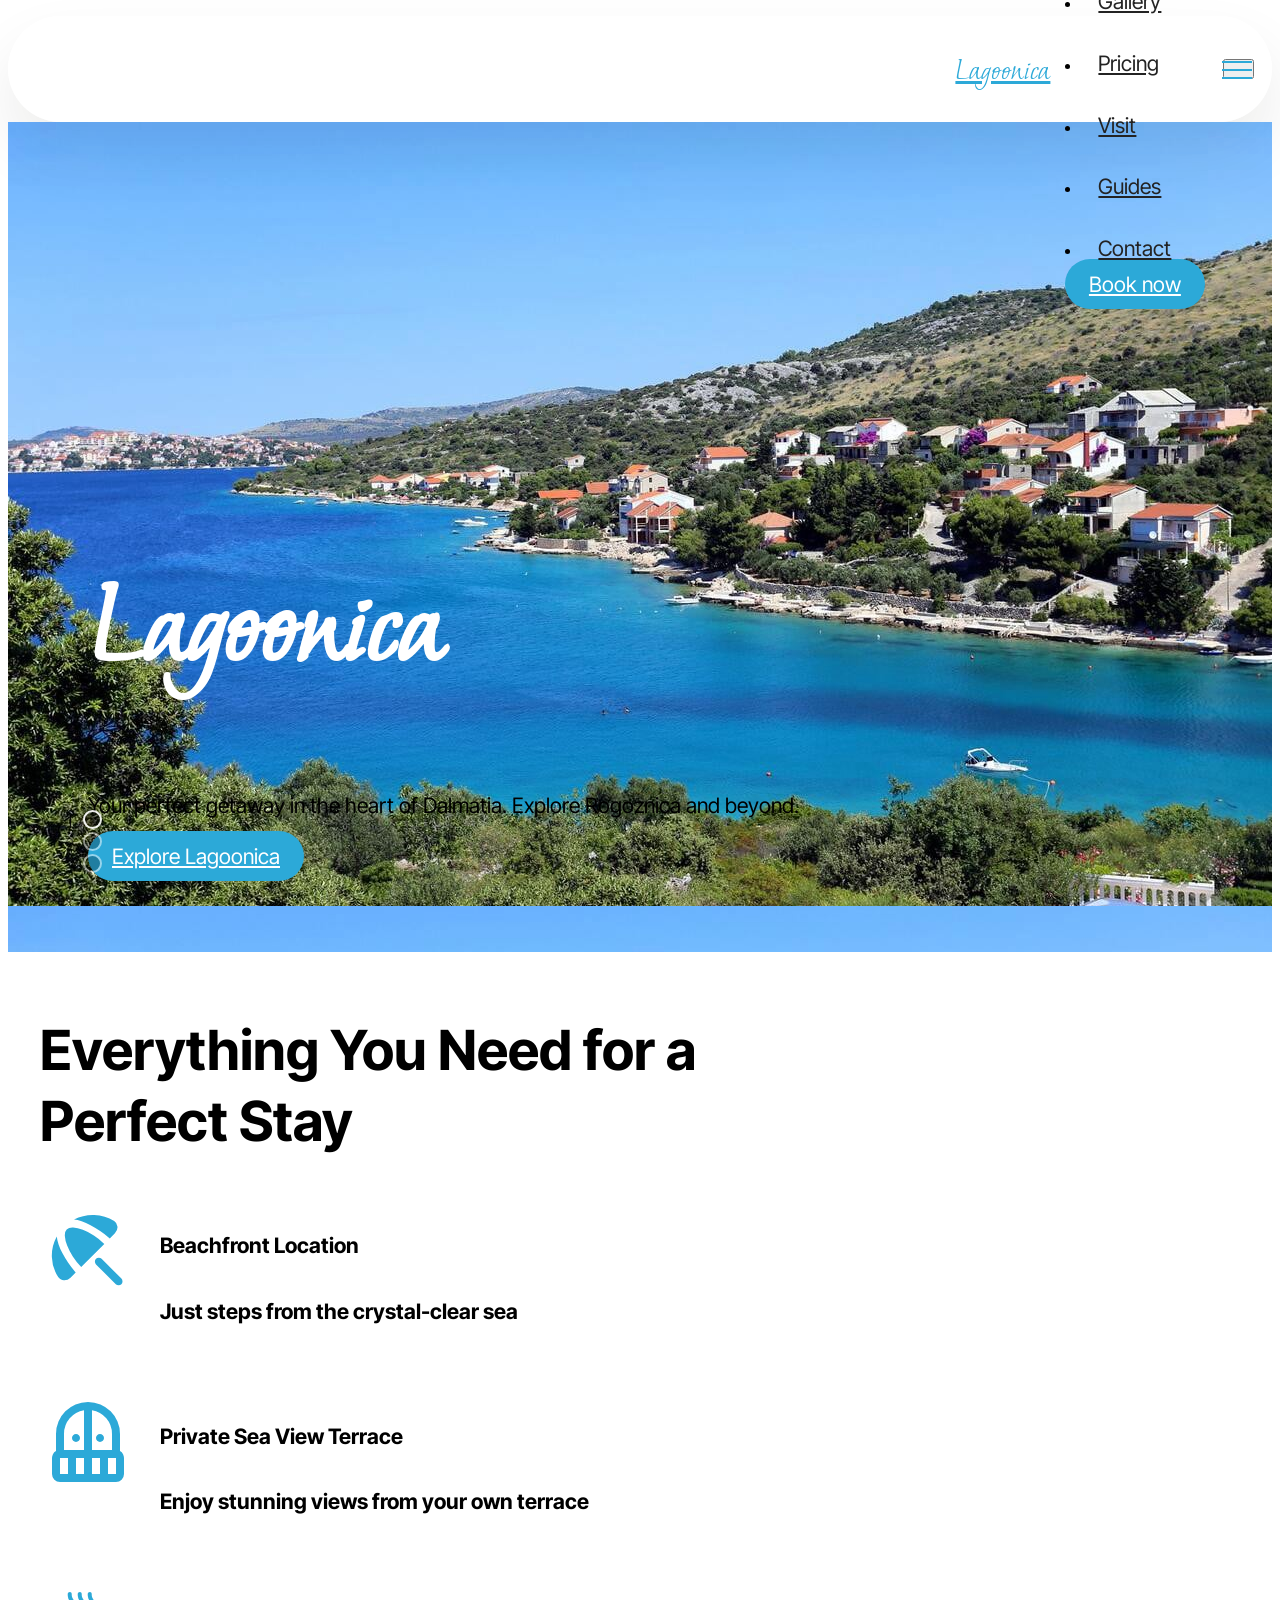
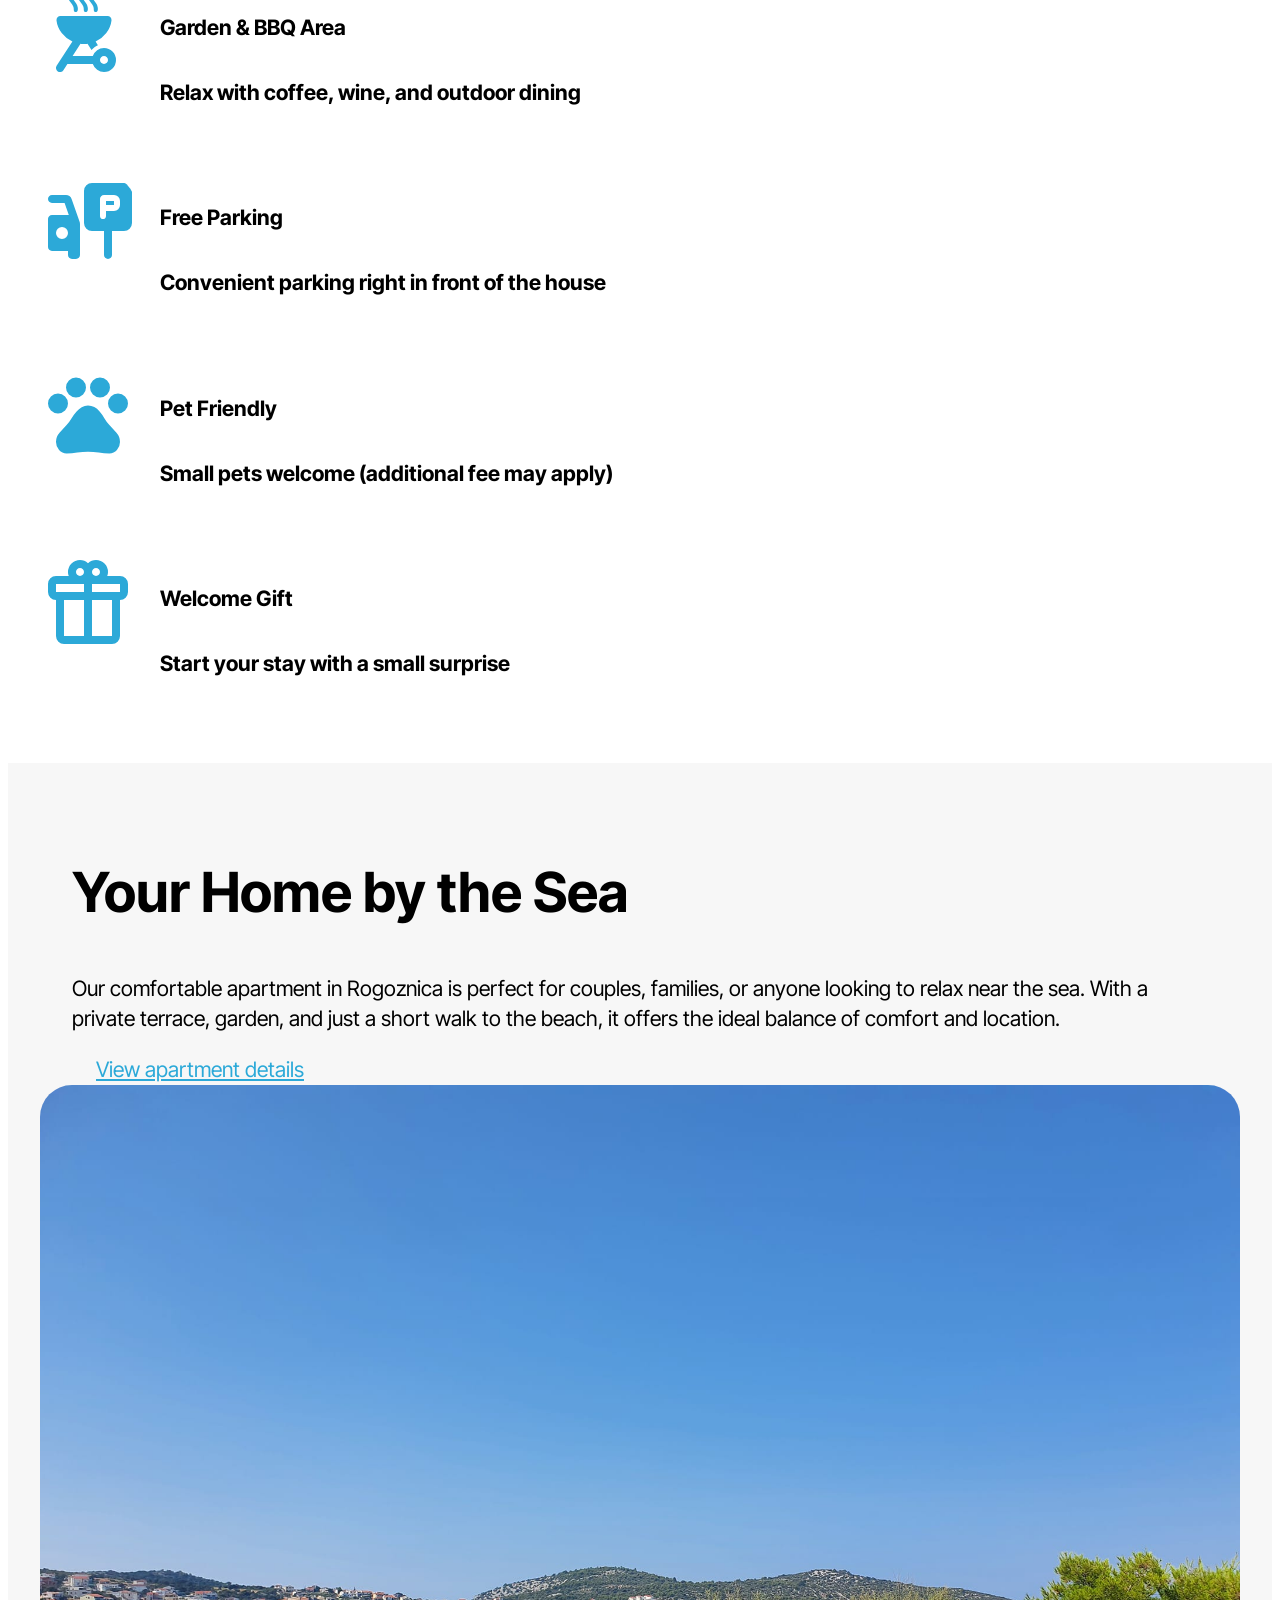
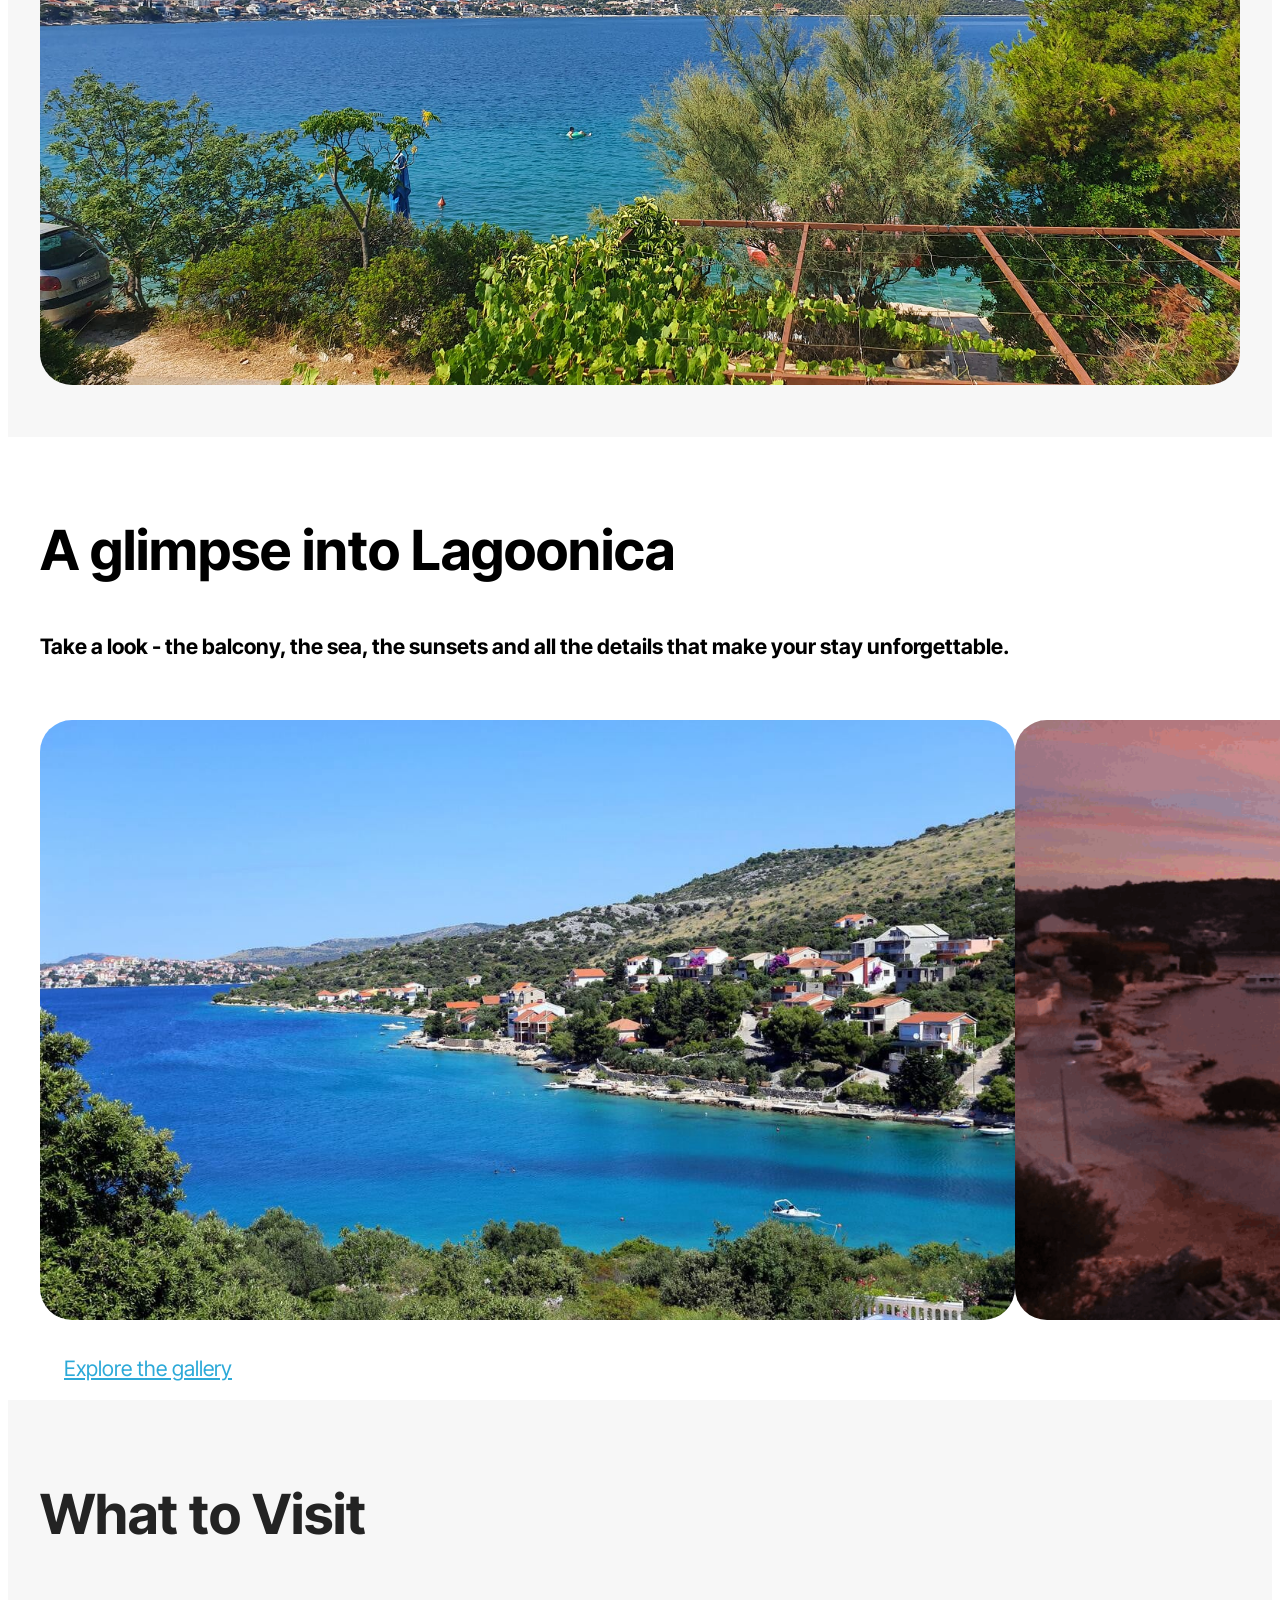
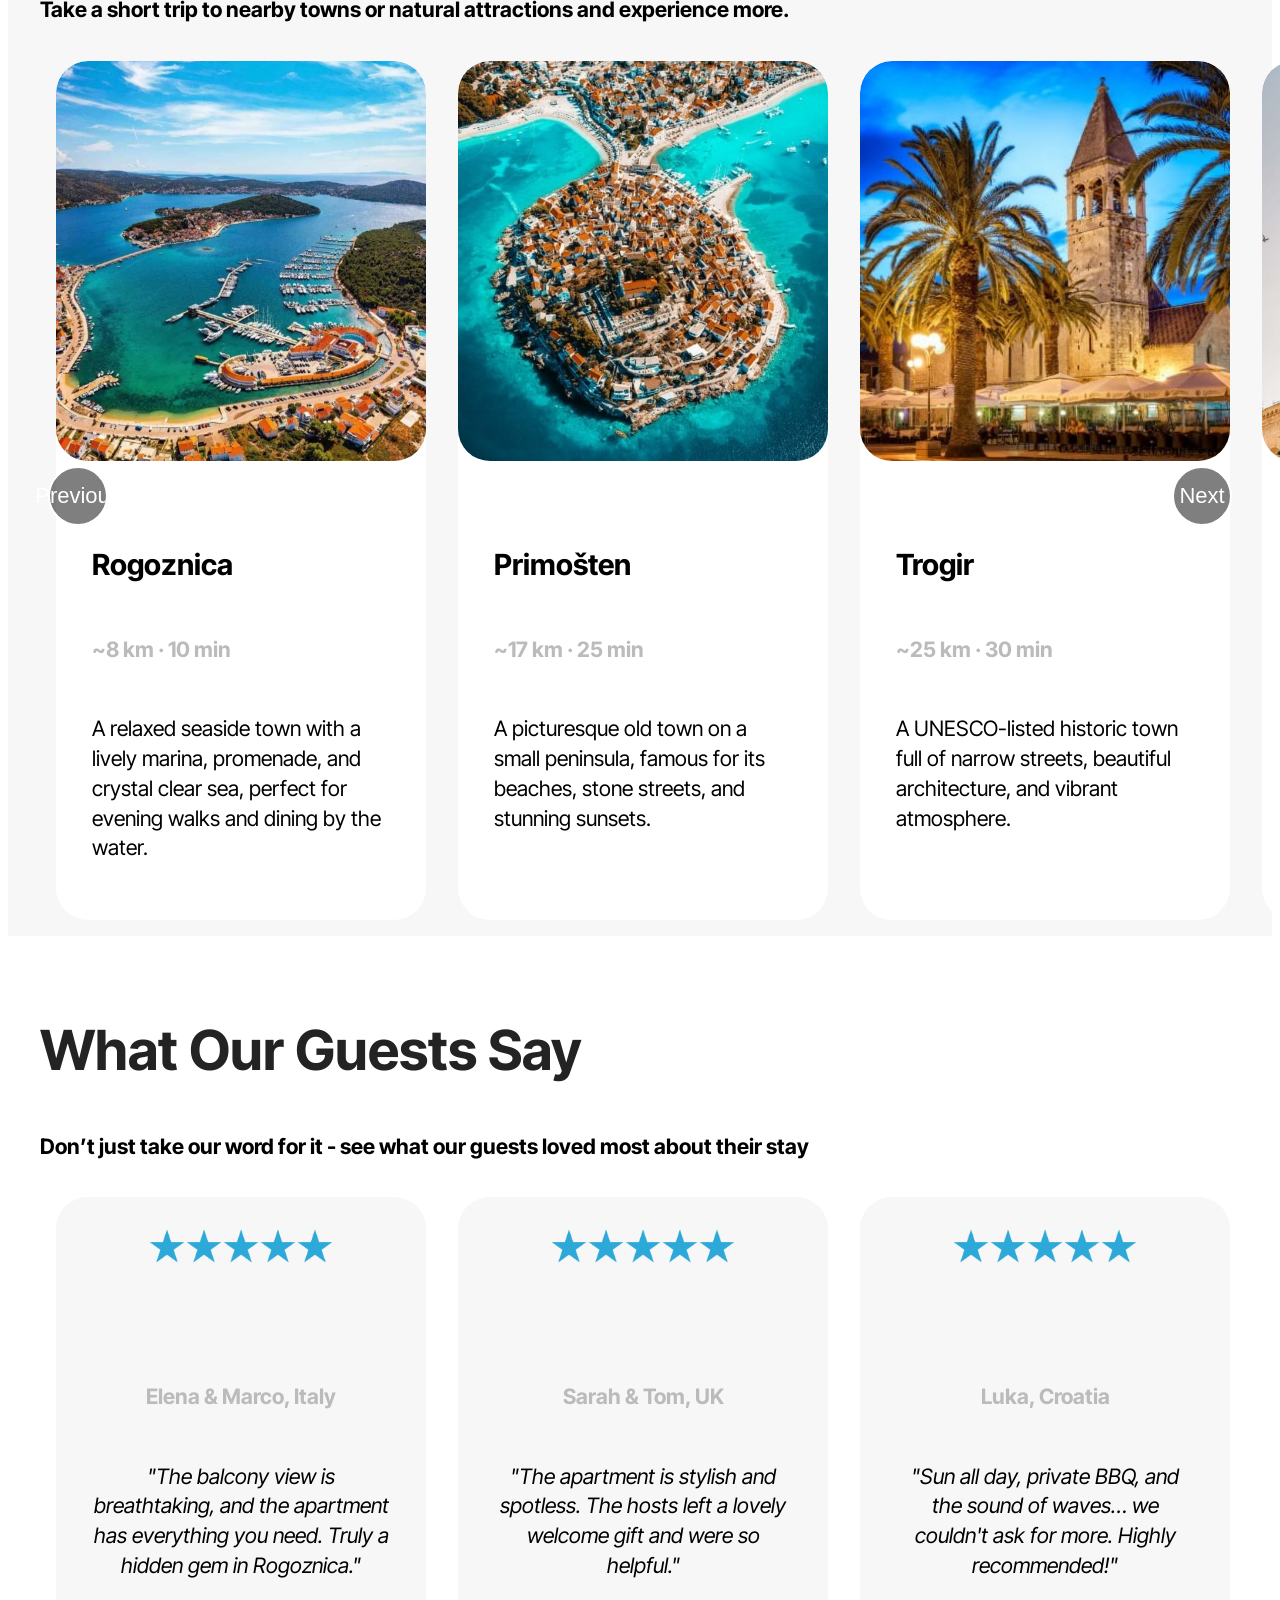
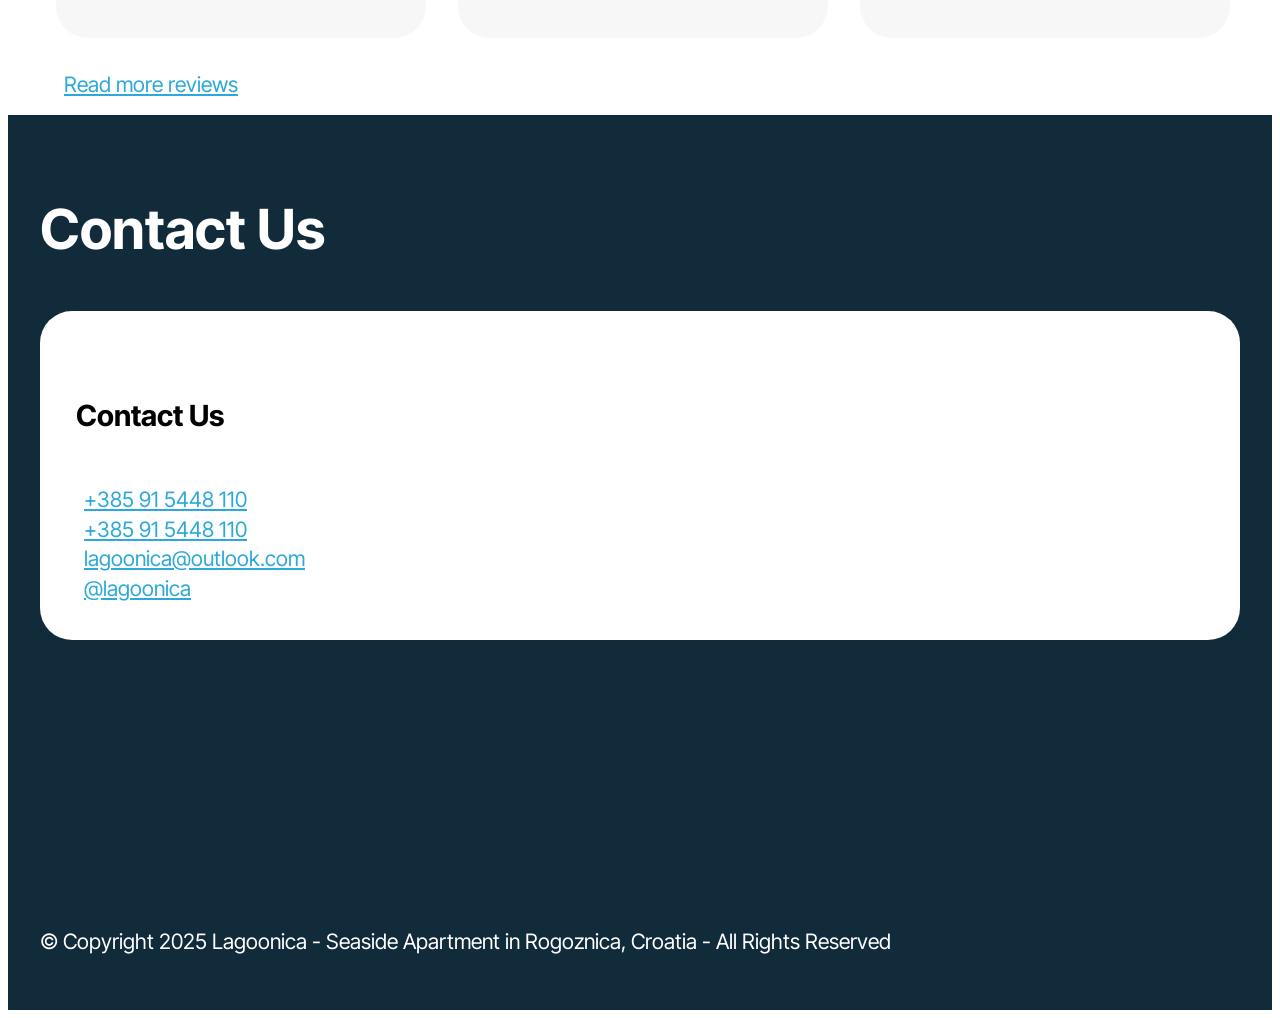
==== commit a6e65303: "Update index.html" ====
--- a/index.html
+++ b/index.html
@@ -534,10 +534,10 @@
                             <strong>Contact Us</strong>
                         </h5>
                         <ul class="list mbr-fonts-style display-7">
-                            <li class="mbr-text item-wrap">Phone: <a href="tel:+385915448110" class="text-primary">+385 91 5448 110</a></li>
-                            <li class="mbr-text item-wrap">WhatsApp: <a href="tel:+385915448110" class="text-primary">+385 91 5448 110</a></li>
-                            <li class="mbr-text item-wrap">Email: <a href="mailto:lagoonica@outlook.com?subject=Lagoonica%20Inquiry" class="text-primary">lagoonica@outlook.com</a>
-</li><li class="mbr-text item-wrap">Instagram: <a href="https://www.instagram.com/lagoonica/" class="text-primary" target="_blank">@lagoonica</a></li>
+                            <li class="mbr-text item-wrap"><i class="fas fa-phone-alt" style="margin-right: 8px;"></i><a href="tel:+385915448110" class="text-primary">+385 91 5448 110</a></li>
+							<li class="mbr-text item-wrap"><i class="fab fa-whatsapp" style="margin-right: 8px;"></i><a href="https://wa.me/385915448110" class="text-primary">+385 91 5448 110</a></li>
+                            <li class="mbr-text item-wrap"><i class="fas fa-envelope" style="margin-right: 8px;"></i><a href="mailto:lagoonica@outlook.com?subject=New%20Inquiry!" class="text-primary">lagoonica@outlook.com</a></li>
+							<li class="mbr-text item-wrap"><i class="fab fa-instagram" style="margin-right: 8px;"></i><a href="https://www.instagram.com/lagoonica/" class="text-primary" target="_blank">@lagoonica</a></li>
                         </ul>
                     </div>
                 </div>
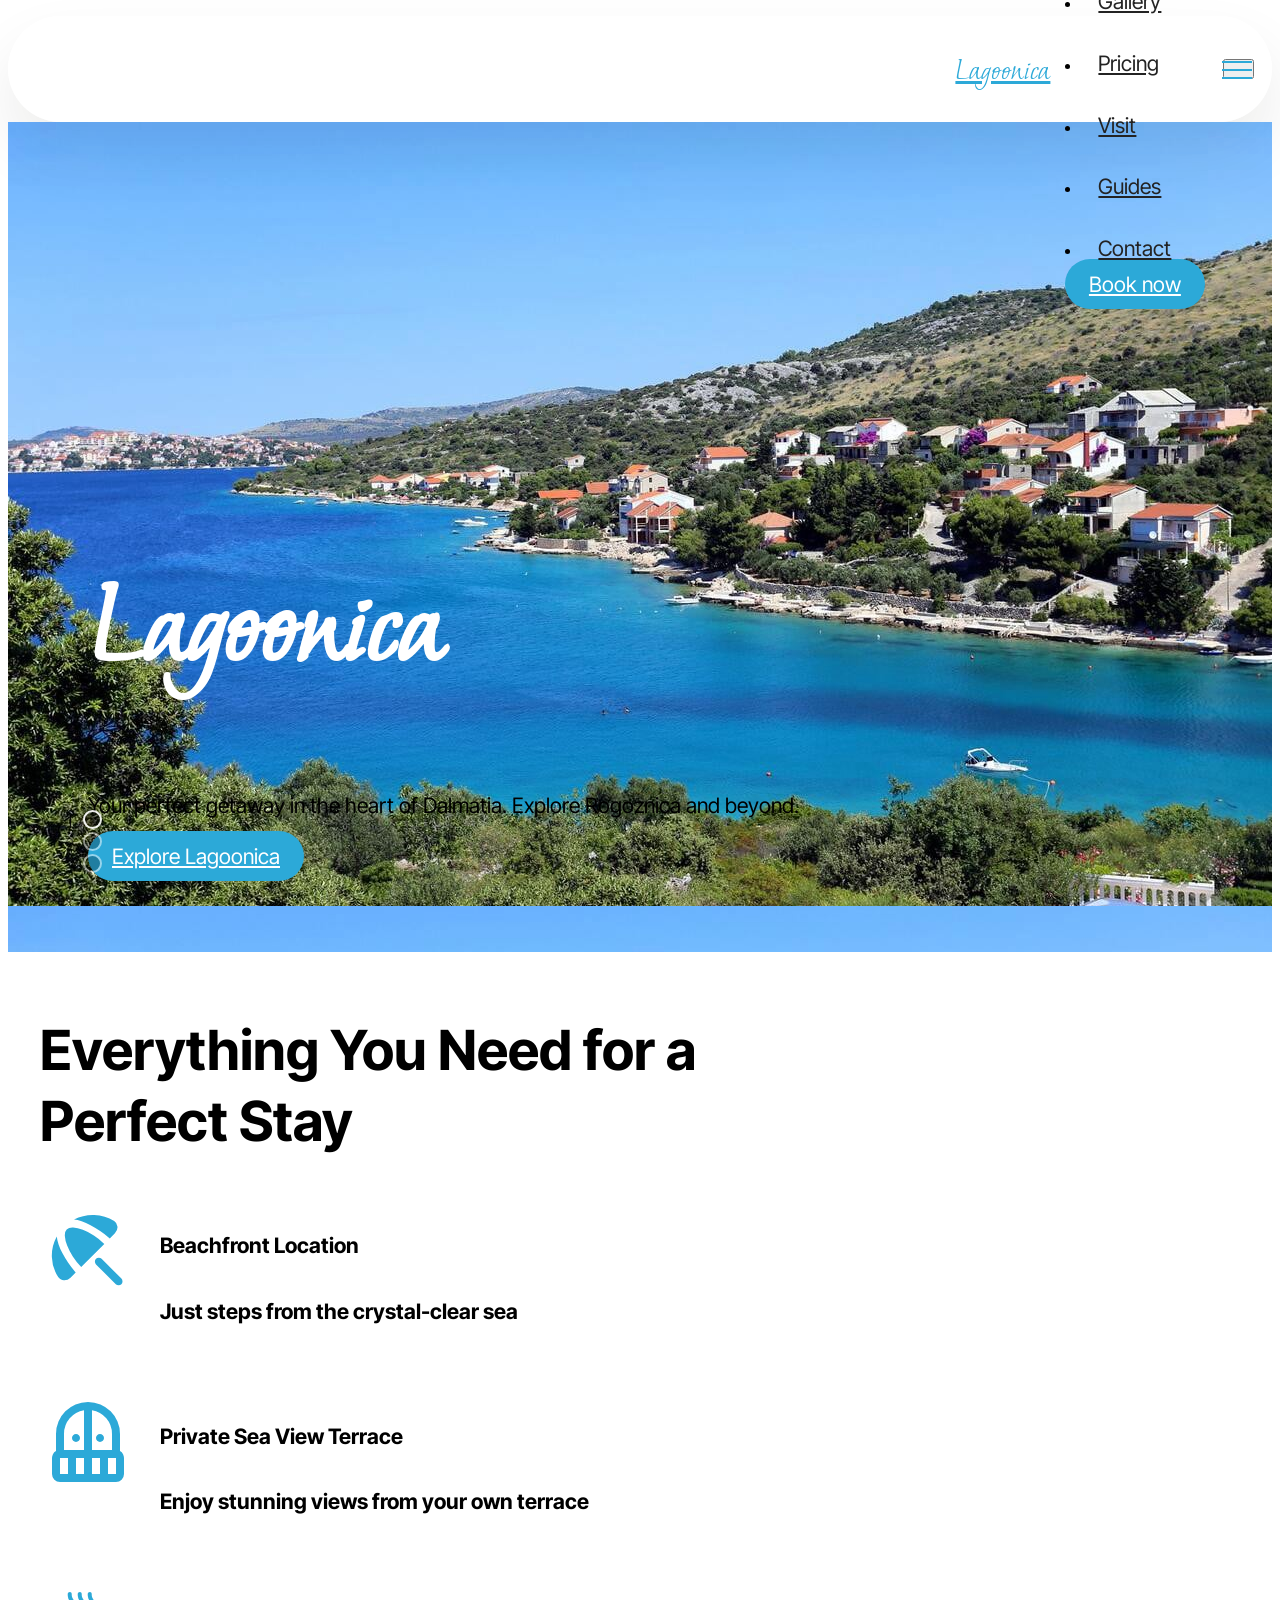
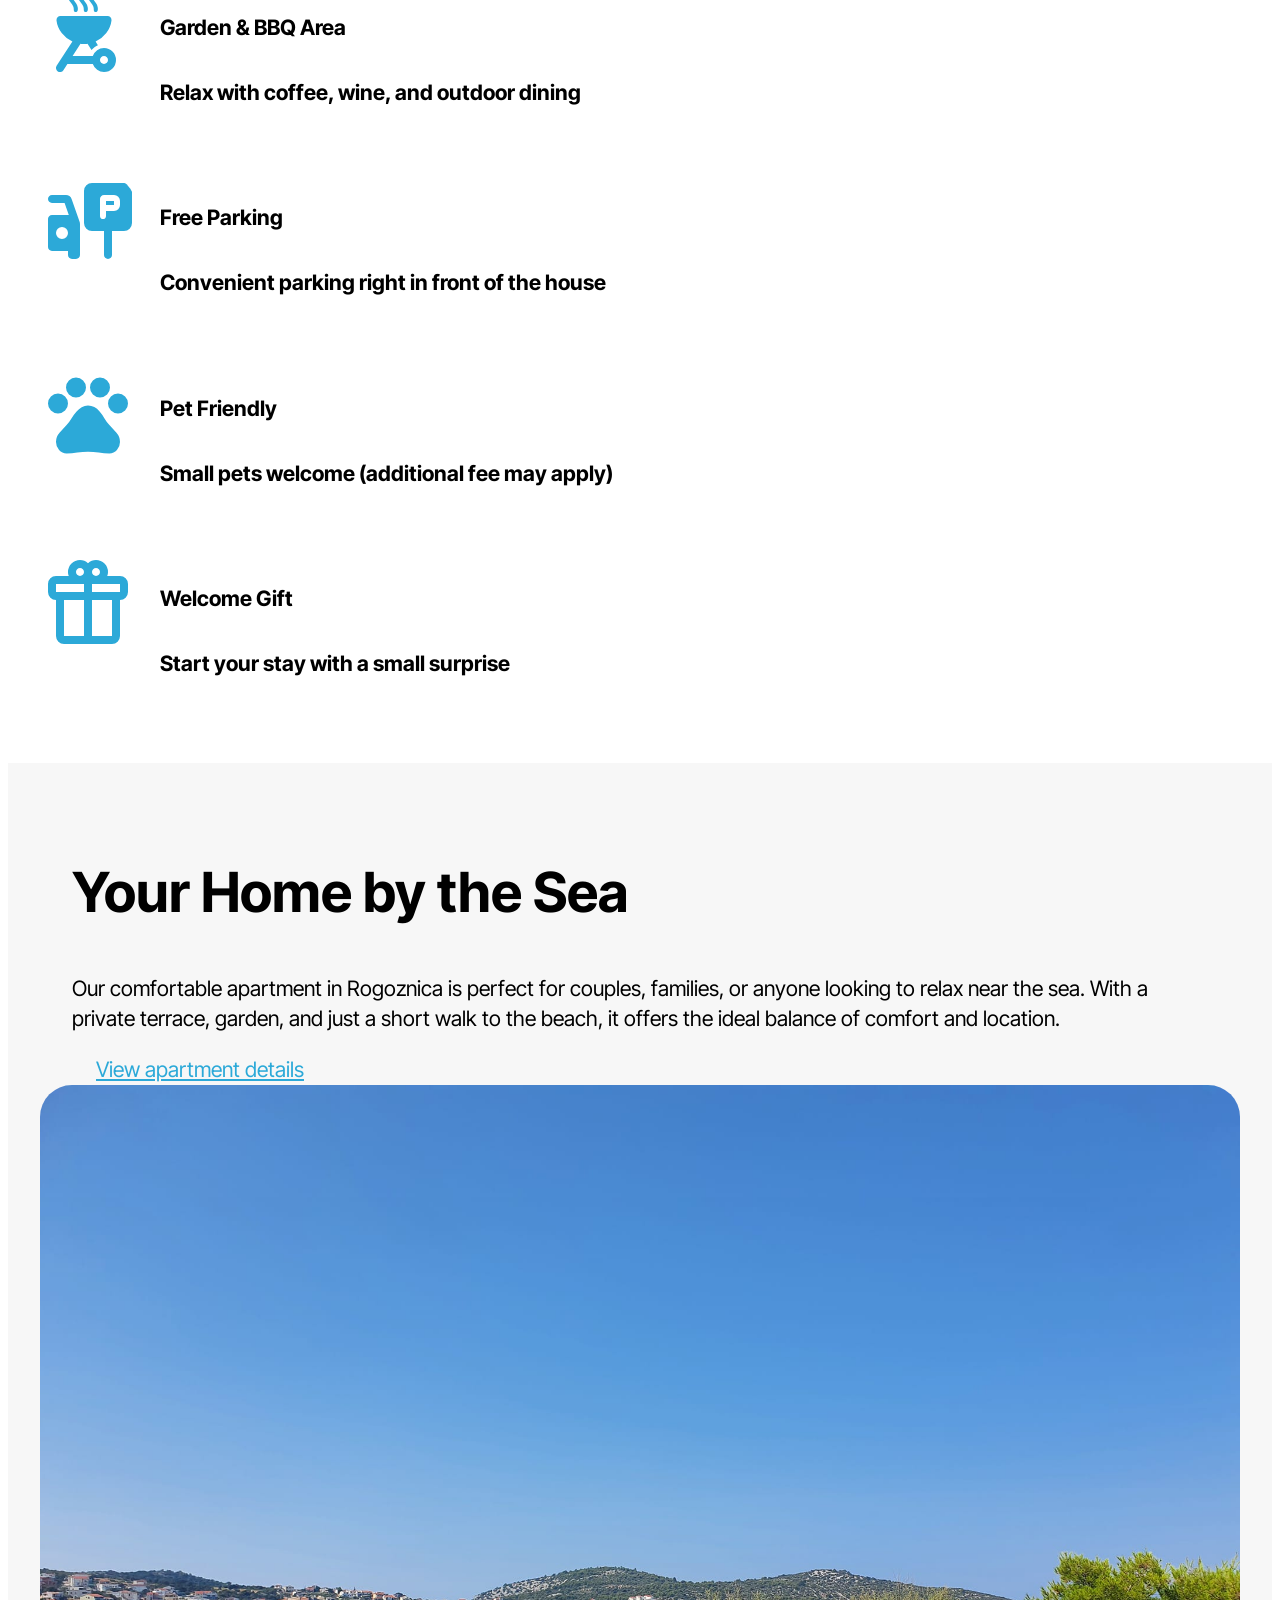
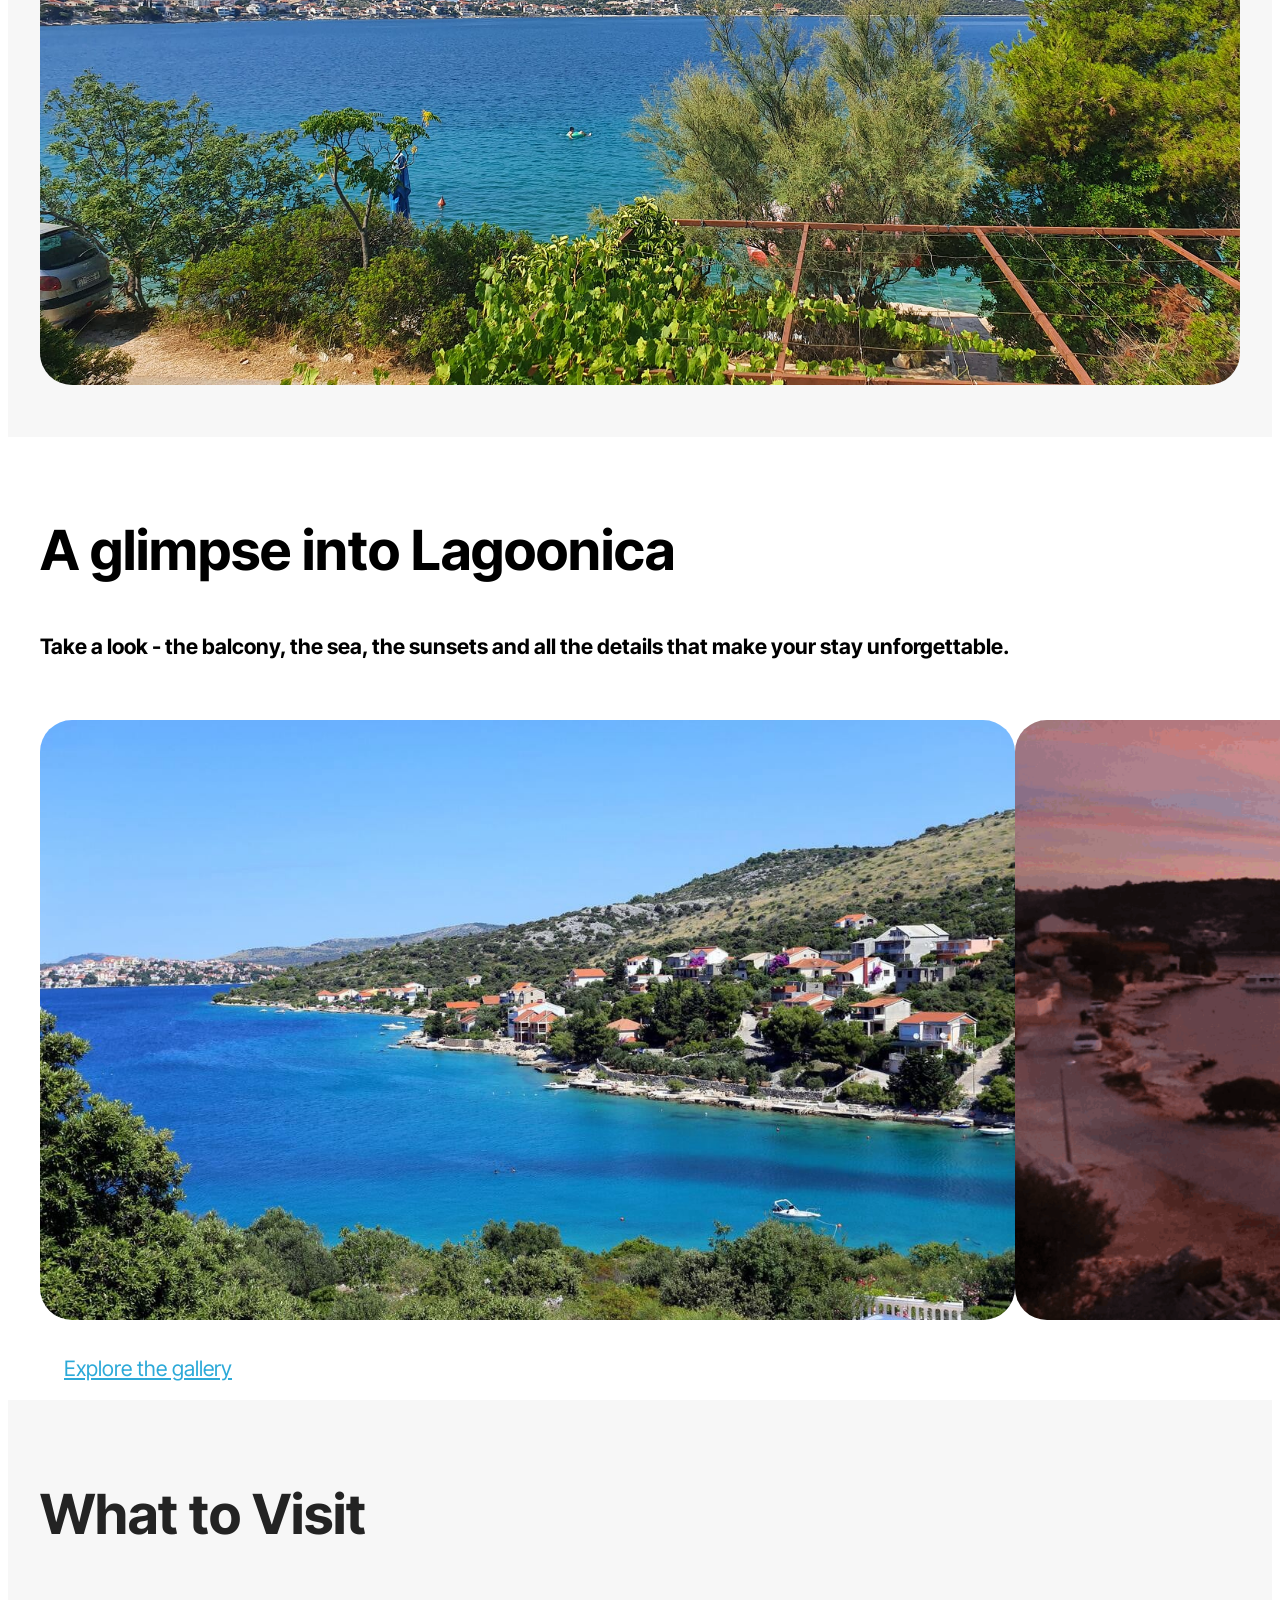
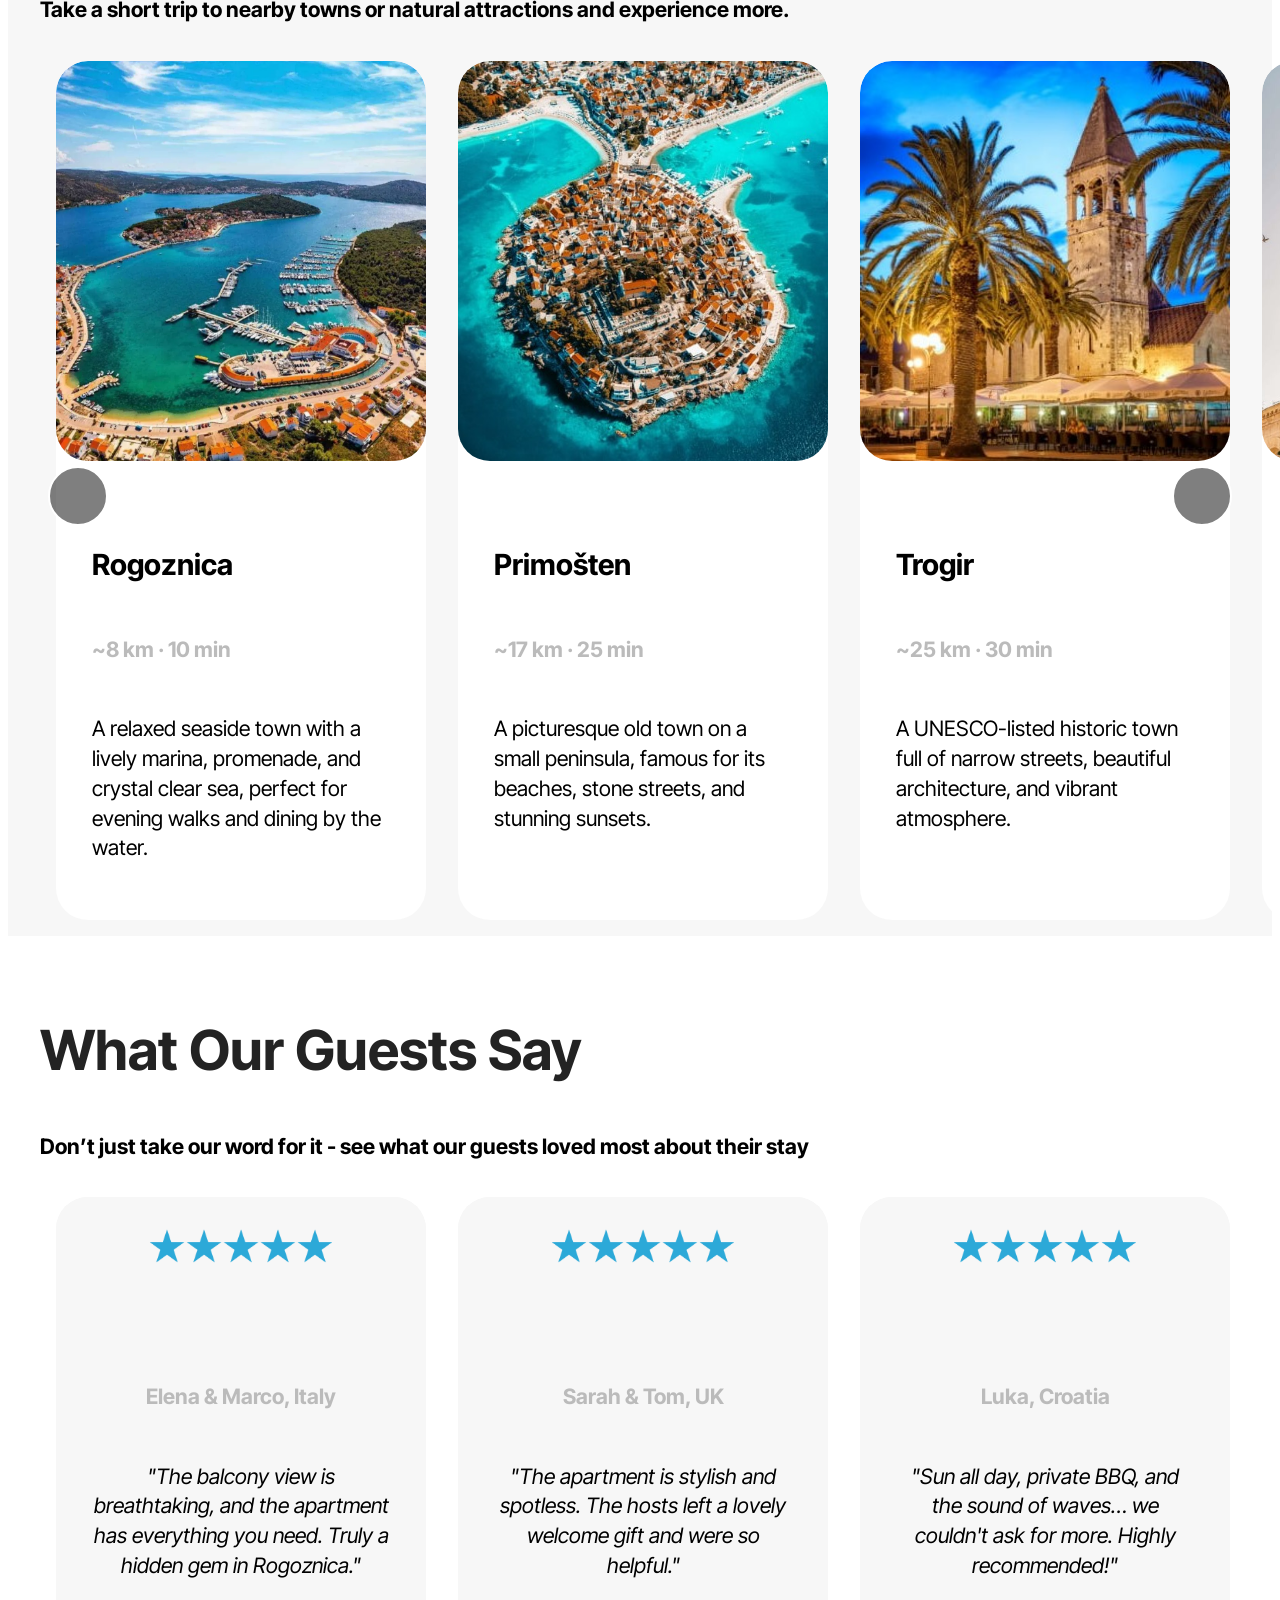
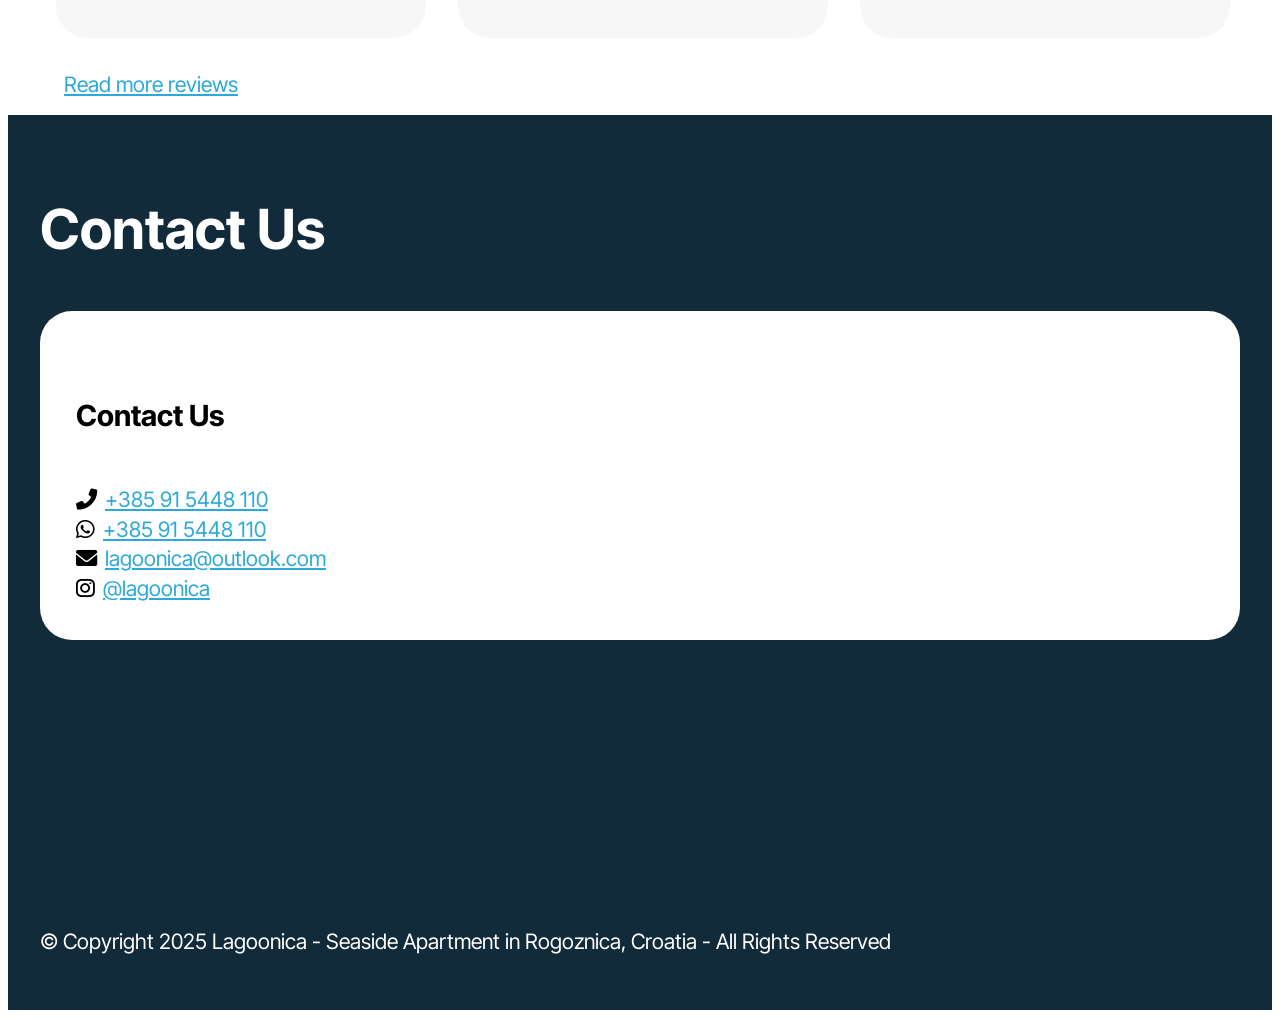
==== commit 7769347a: "Update index.html" ====
--- a/index.html
+++ b/index.html
@@ -11,6 +11,7 @@
   
   
   <title>Lagoonica - Seaside Apartment in Rogoznica, Croatia | First Row by the Sea</title>
+  <link rel="stylesheet" href="https://cdnjs.cloudflare.com/ajax/libs/font-awesome/6.0.0-beta3/css/all.min.css">
   <link rel="stylesheet" href="assets/web/assets/mobirise-icons2/mobirise2.css">
   <link rel="stylesheet" href="assets/bootstrap/css/bootstrap.min.css">
   <link rel="stylesheet" href="assets/parallax/jarallax.css">
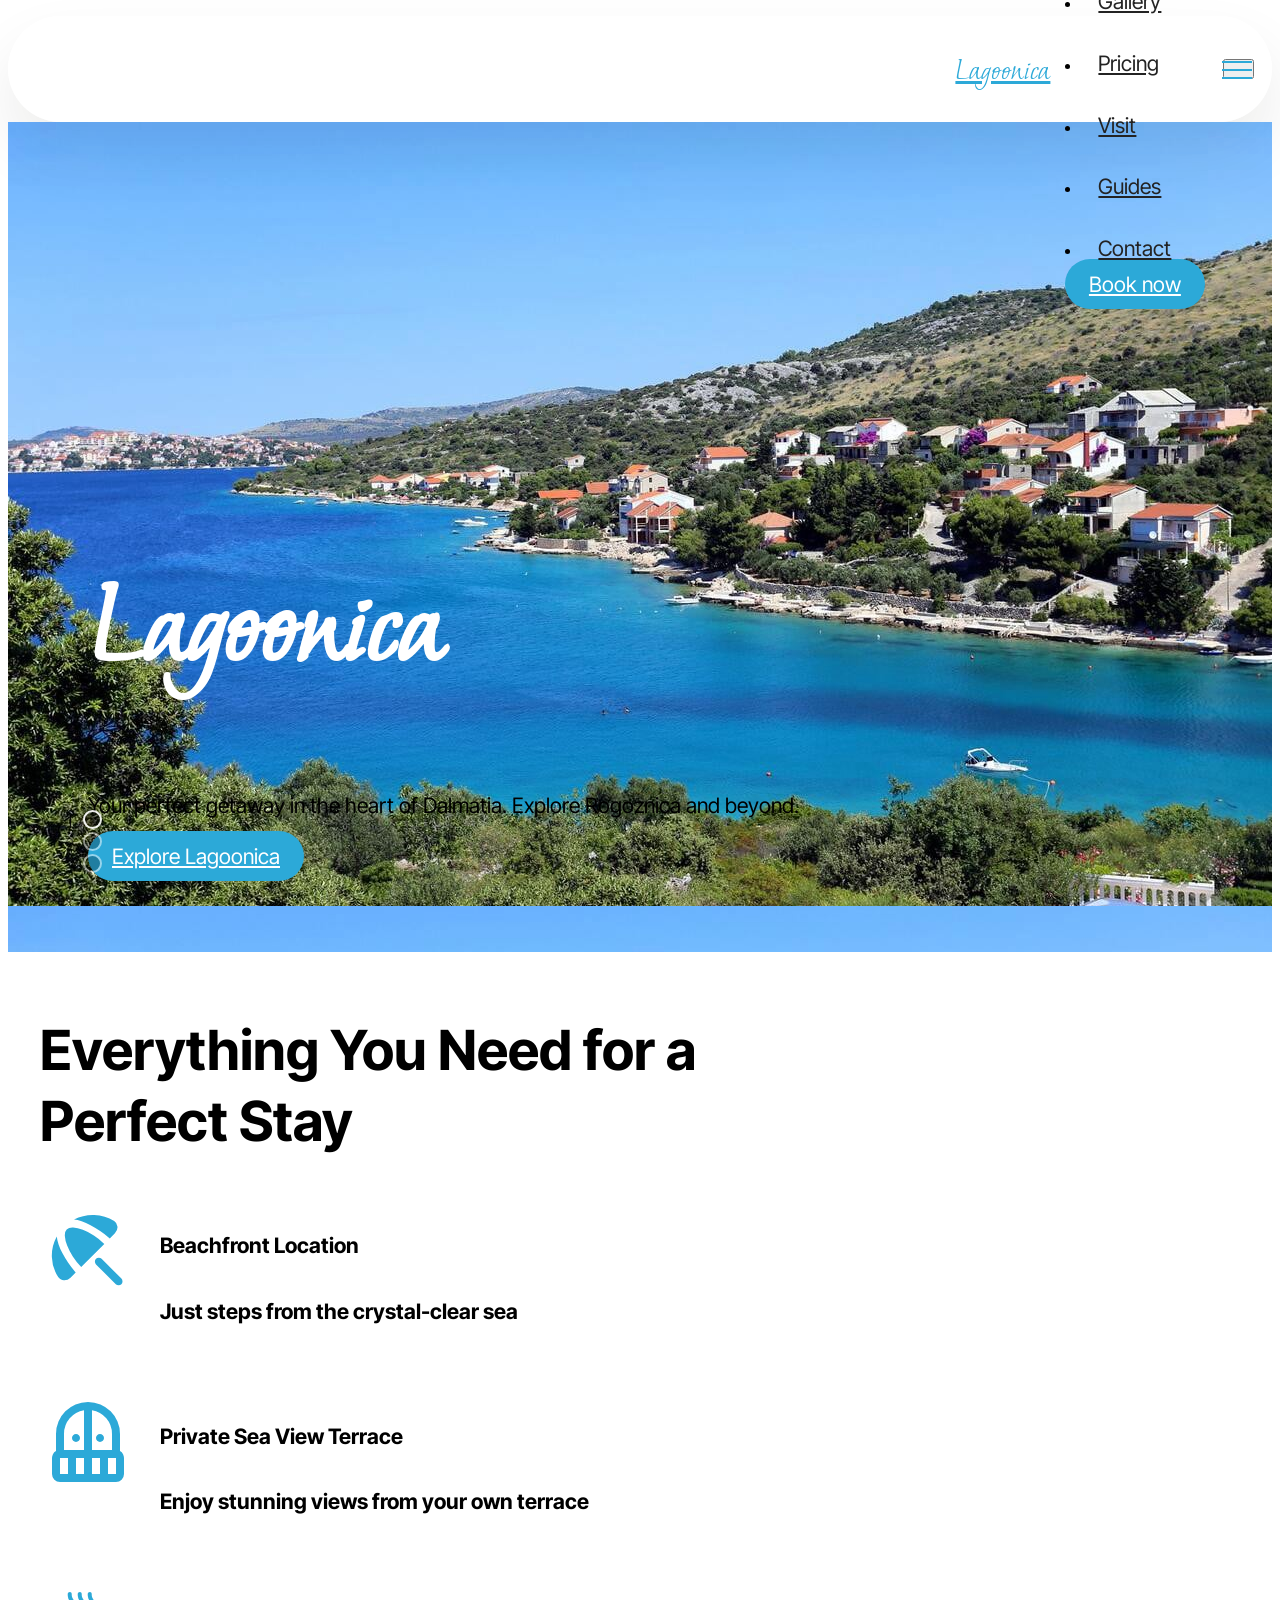
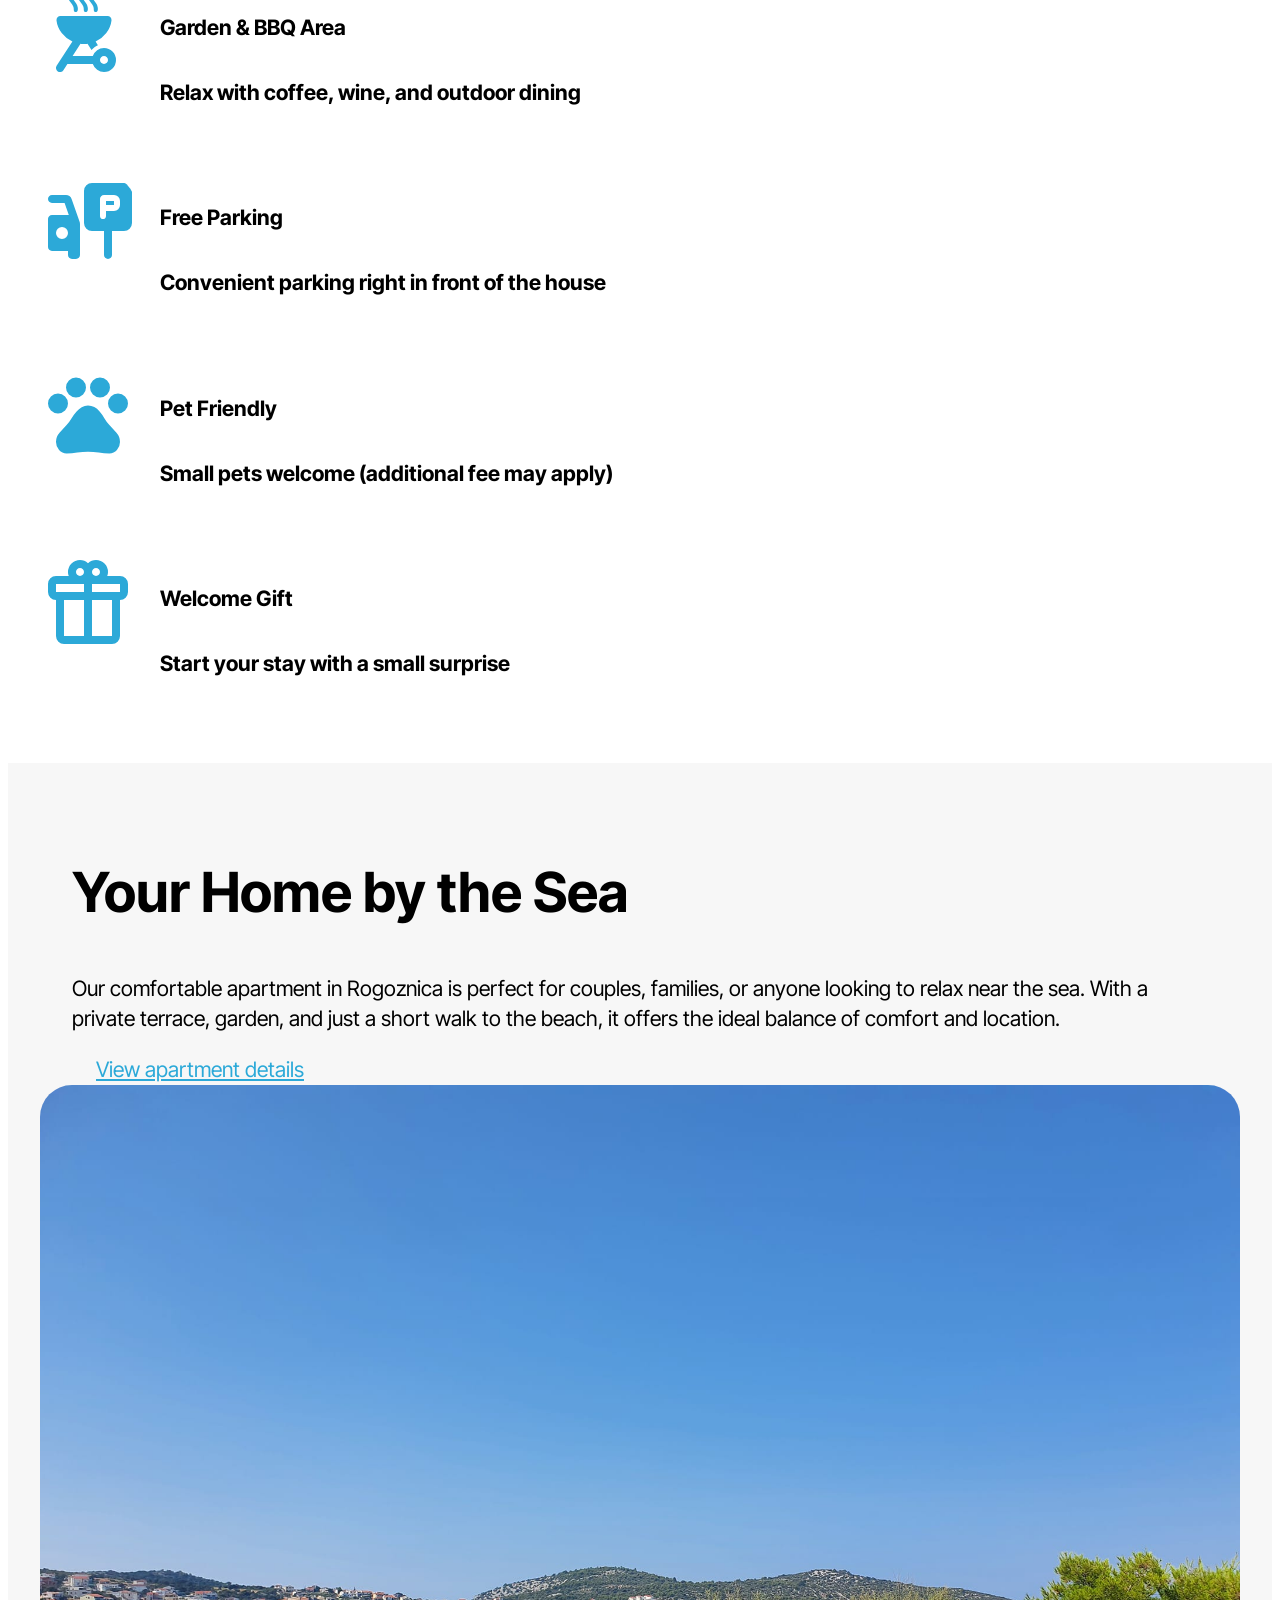
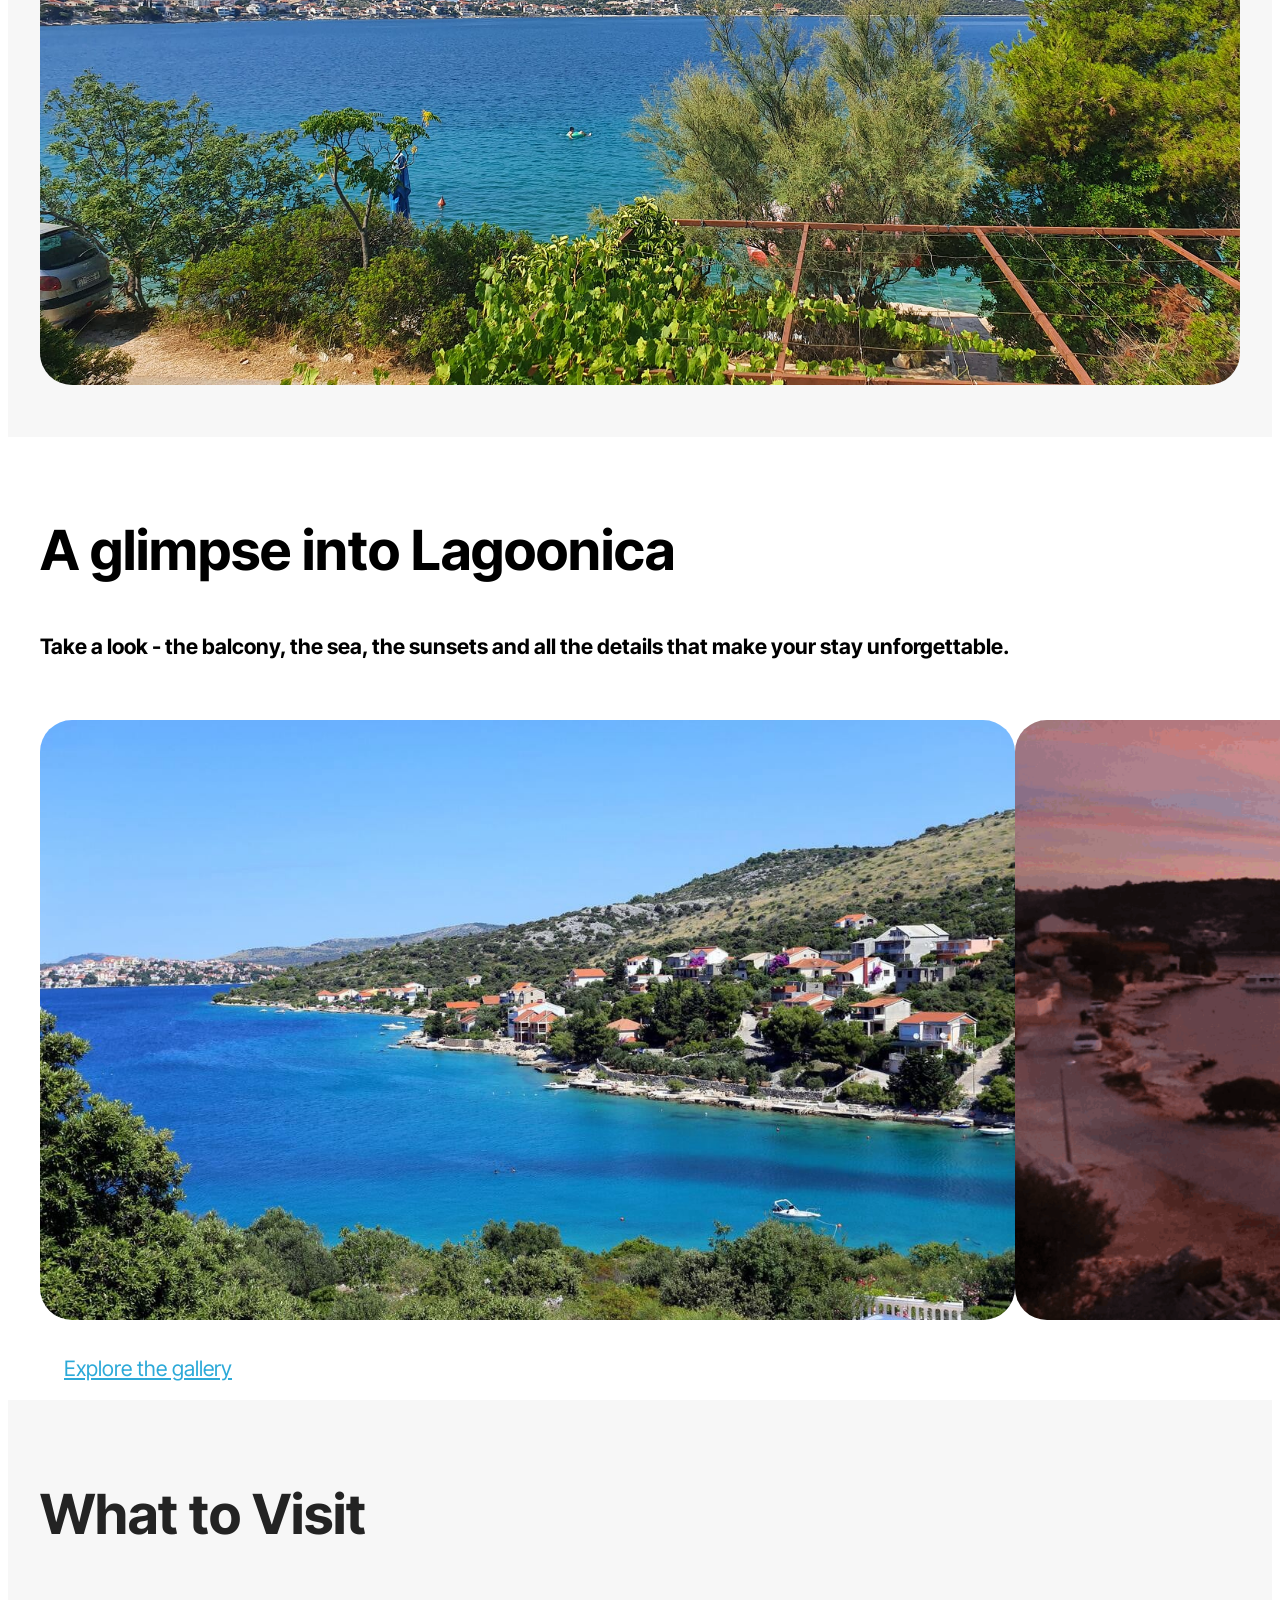
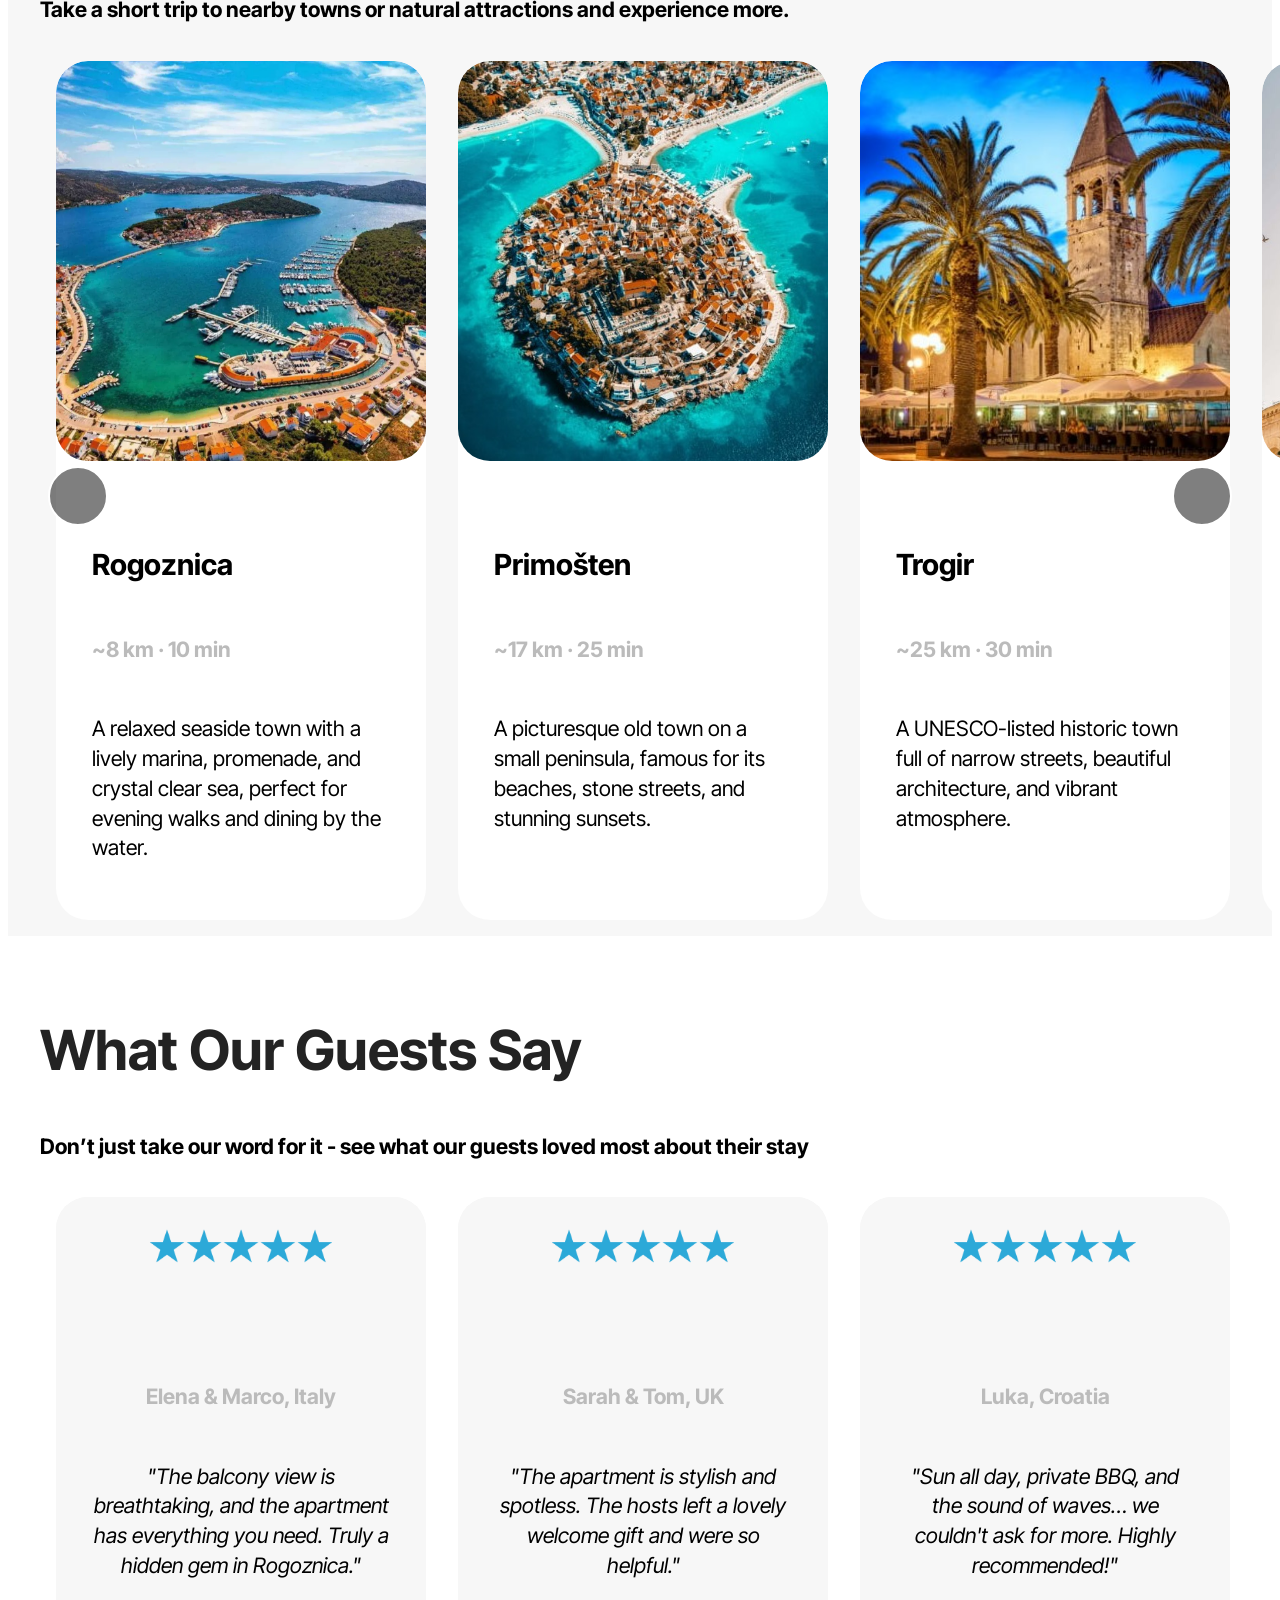
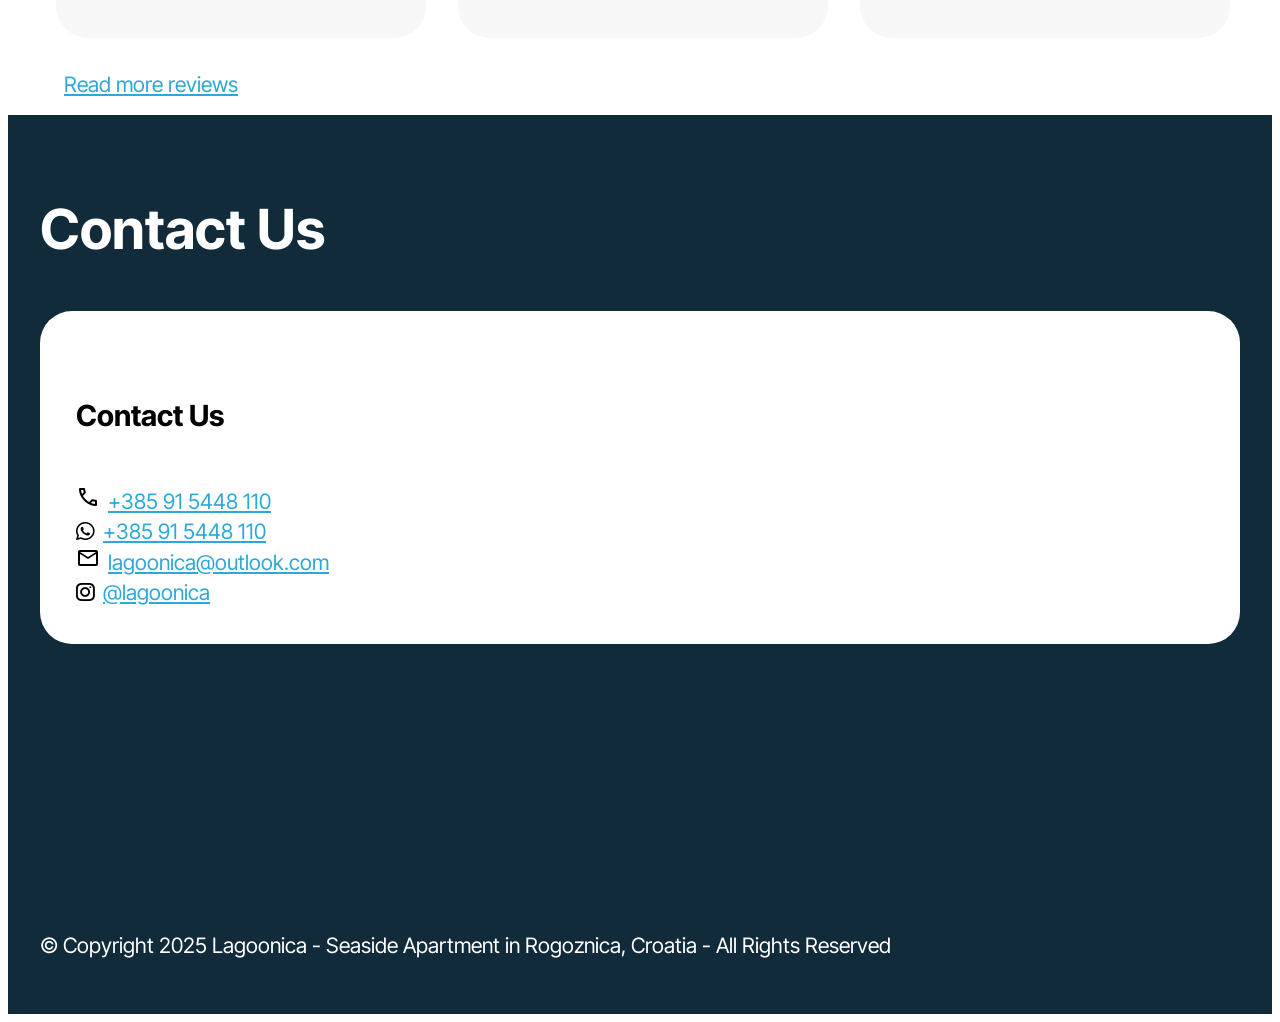
==== commit ab98142e: "Update index.html" ====
--- a/index.html
+++ b/index.html
@@ -12,6 +12,7 @@
   
   <title>Lagoonica - Seaside Apartment in Rogoznica, Croatia | First Row by the Sea</title>
   <link rel="stylesheet" href="https://cdnjs.cloudflare.com/ajax/libs/font-awesome/6.0.0-beta3/css/all.min.css">
+  <link href="https://fonts.googleapis.com/css2?family=Material+Symbols+Outlined:opsz,wght,FILL,GRAD@20..48,100..700,0..1,-50..200" rel="stylesheet" />
   <link rel="stylesheet" href="assets/web/assets/mobirise-icons2/mobirise2.css">
   <link rel="stylesheet" href="assets/bootstrap/css/bootstrap.min.css">
   <link rel="stylesheet" href="assets/parallax/jarallax.css">
@@ -535,9 +536,9 @@
                             <strong>Contact Us</strong>
                         </h5>
                         <ul class="list mbr-fonts-style display-7">
-                            <li class="mbr-text item-wrap"><i class="fas fa-phone-alt" style="margin-right: 8px;"></i><a href="tel:+385915448110" class="text-primary">+385 91 5448 110</a></li>
+                            <li class="mbr-text item-wrap"><i class="material-symbols-outlined" style="margin-right: 8px;">call</i><a href="tel:+385915448110" class="text-primary">+385 91 5448 110</a></li>
 							<li class="mbr-text item-wrap"><i class="fab fa-whatsapp" style="margin-right: 8px;"></i><a href="https://wa.me/385915448110" class="text-primary">+385 91 5448 110</a></li>
-                            <li class="mbr-text item-wrap"><i class="fas fa-envelope" style="margin-right: 8px;"></i><a href="mailto:lagoonica@outlook.com?subject=New%20Inquiry!" class="text-primary">lagoonica@outlook.com</a></li>
+                            <li class="mbr-text item-wrap"><i class="material-symbols-outlined" style="margin-right: 8px;">mail</i><a href="mailto:lagoonica@outlook.com?subject=New%20Inquiry!" class="text-primary">lagoonica@outlook.com</a></li>
 							<li class="mbr-text item-wrap"><i class="fab fa-instagram" style="margin-right: 8px;"></i><a href="https://www.instagram.com/lagoonica/" class="text-primary" target="_blank">@lagoonica</a></li>
                         </ul>
                     </div>
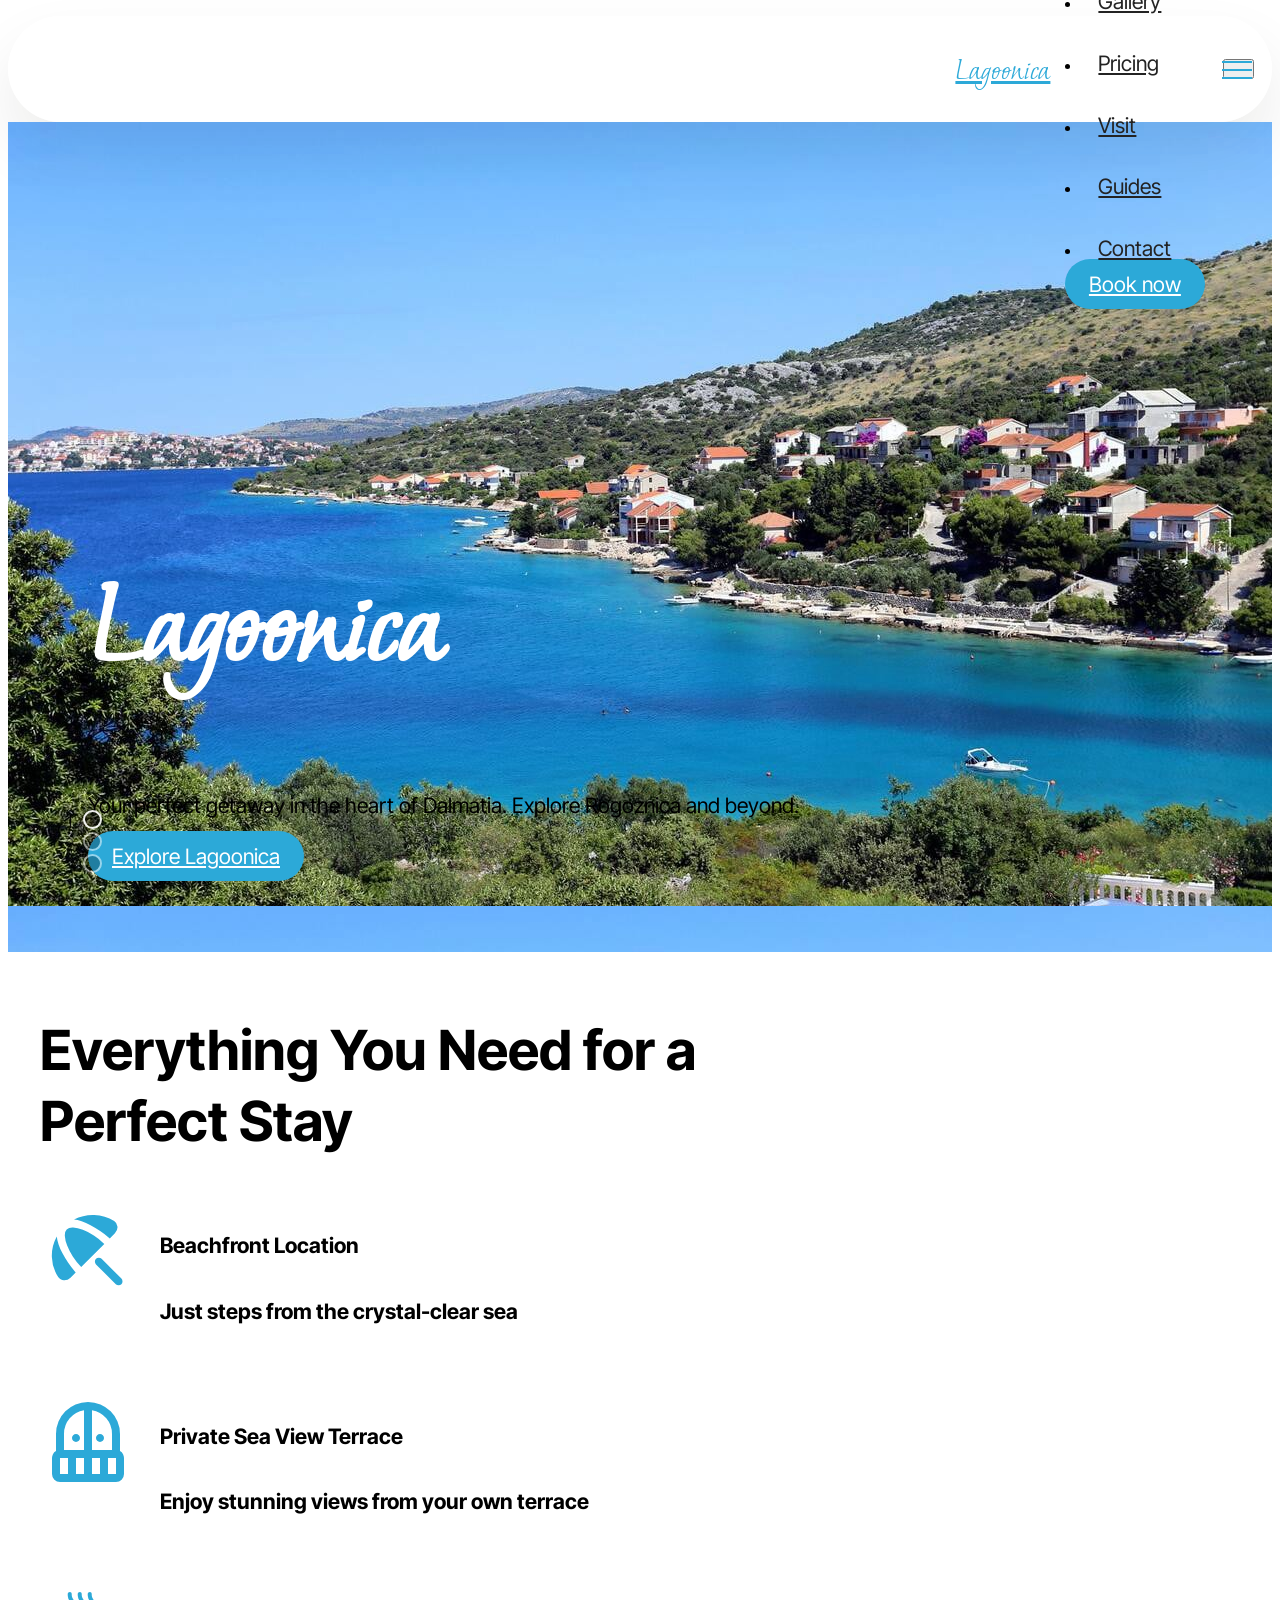
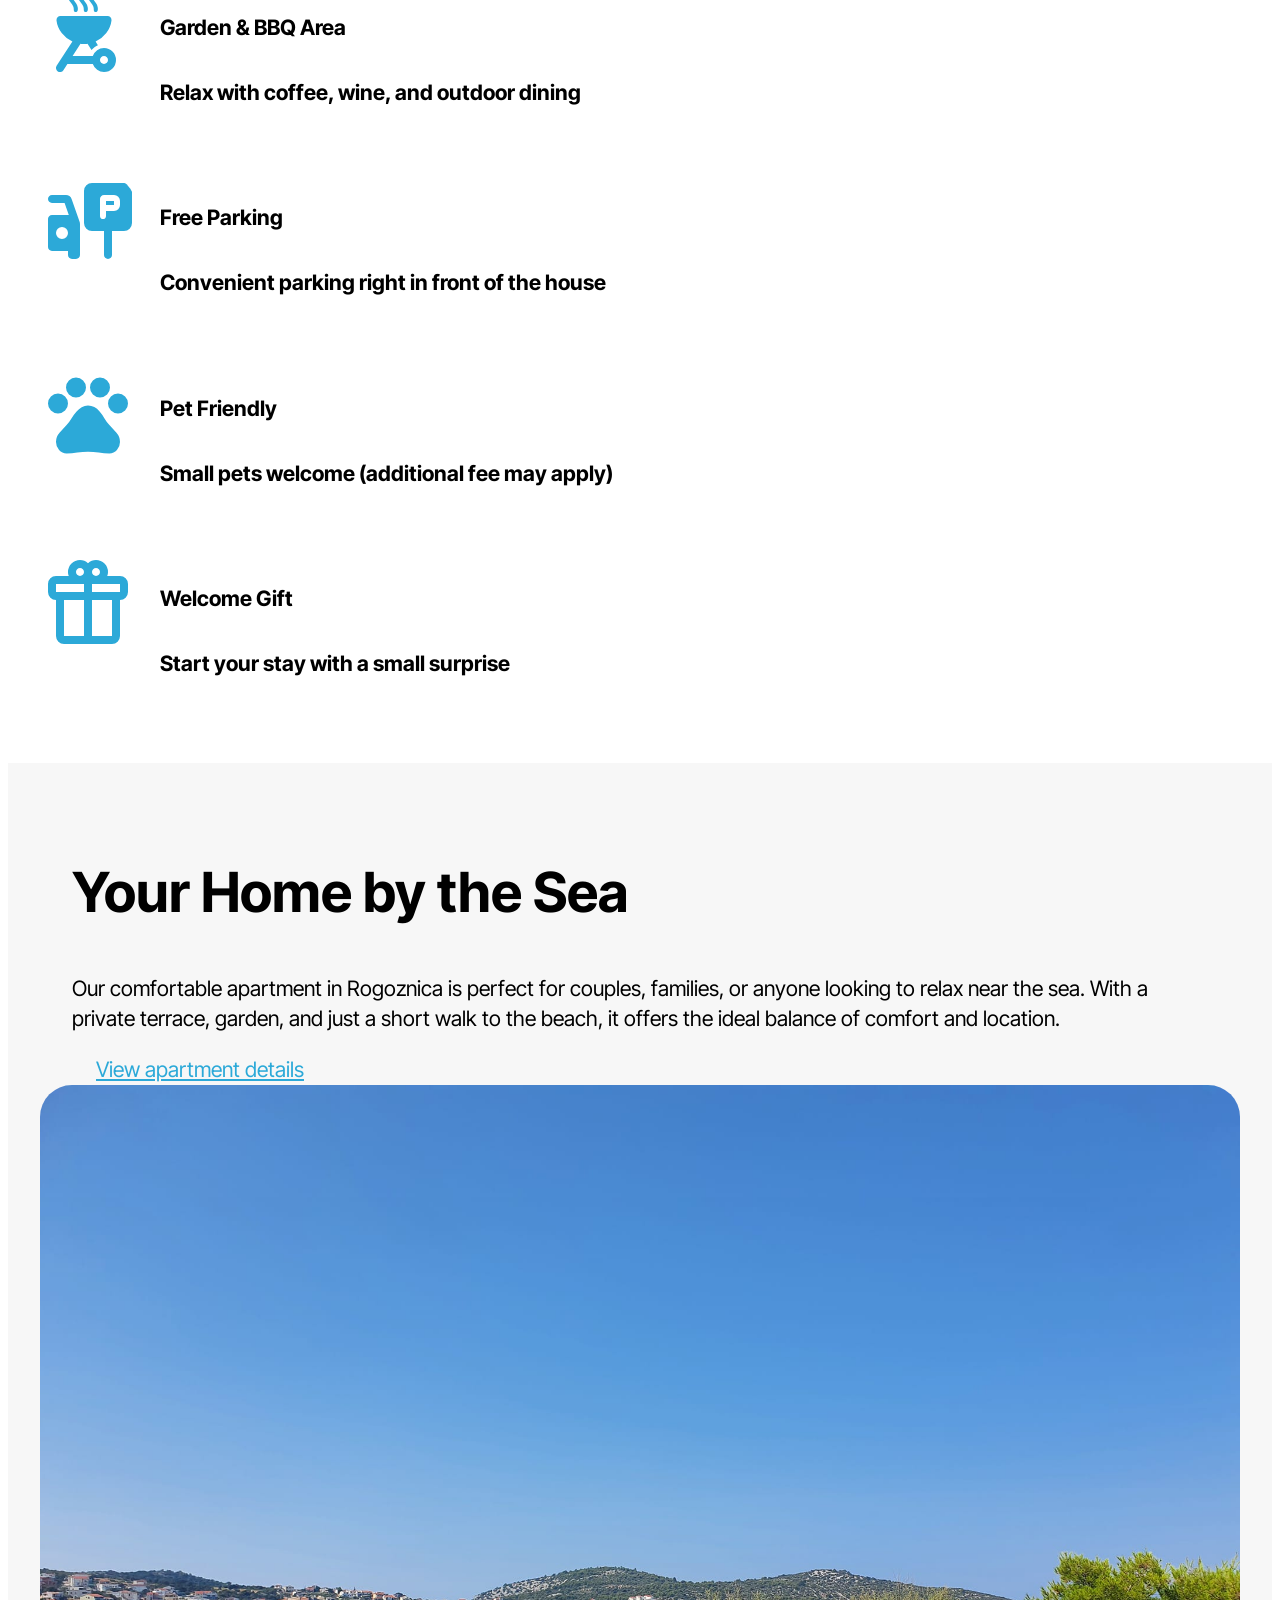
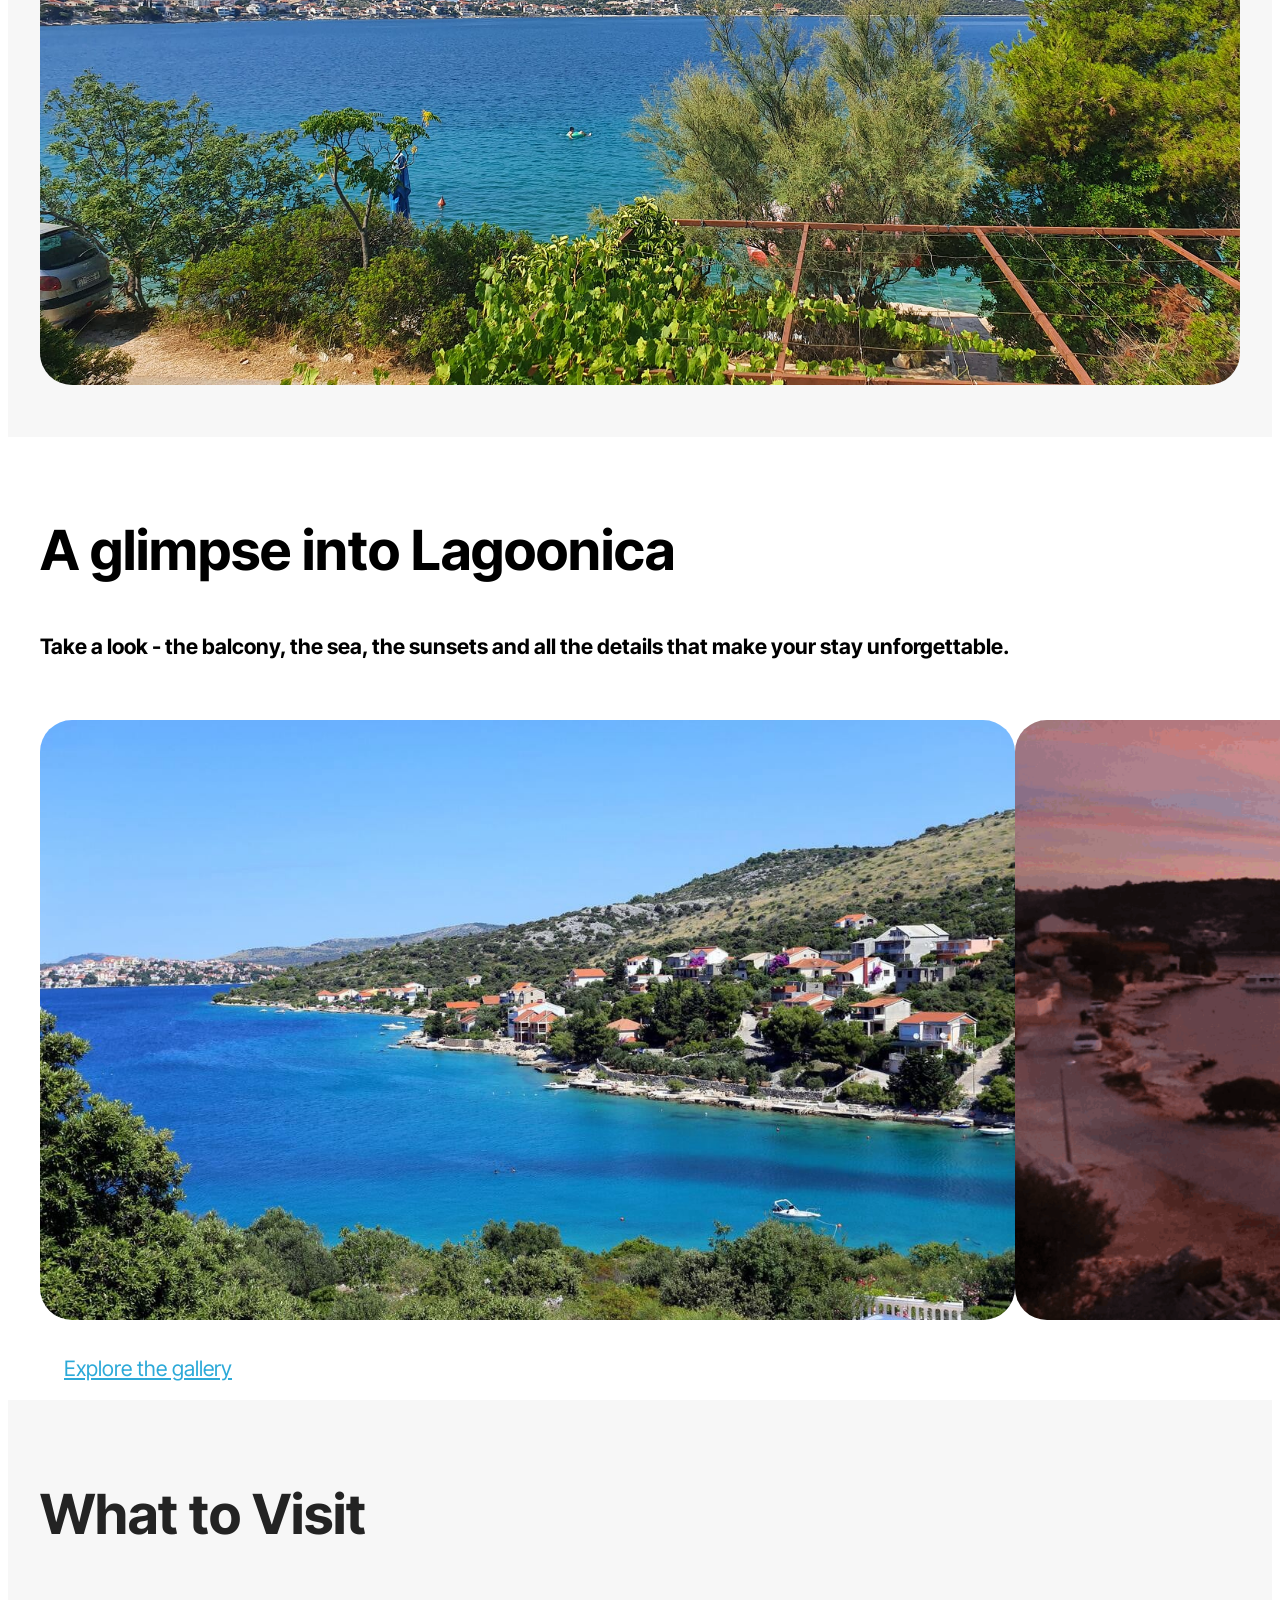
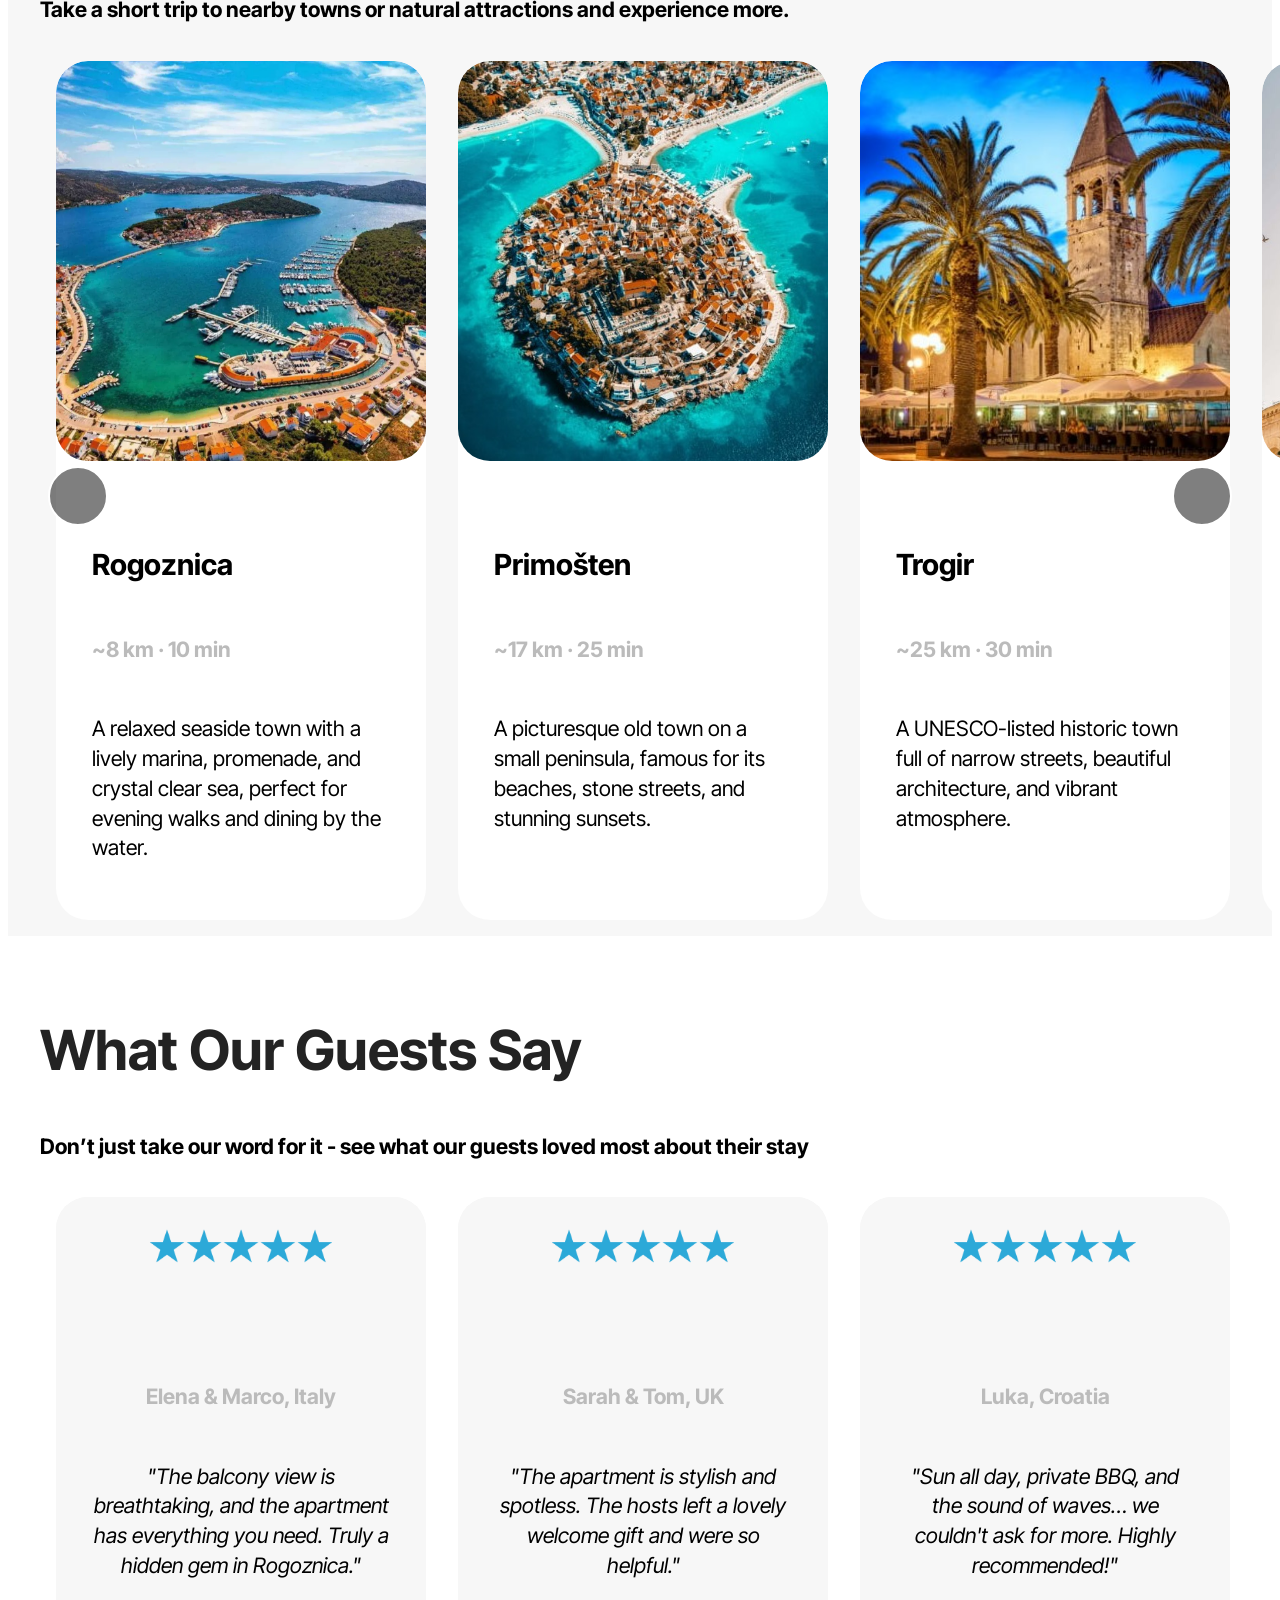
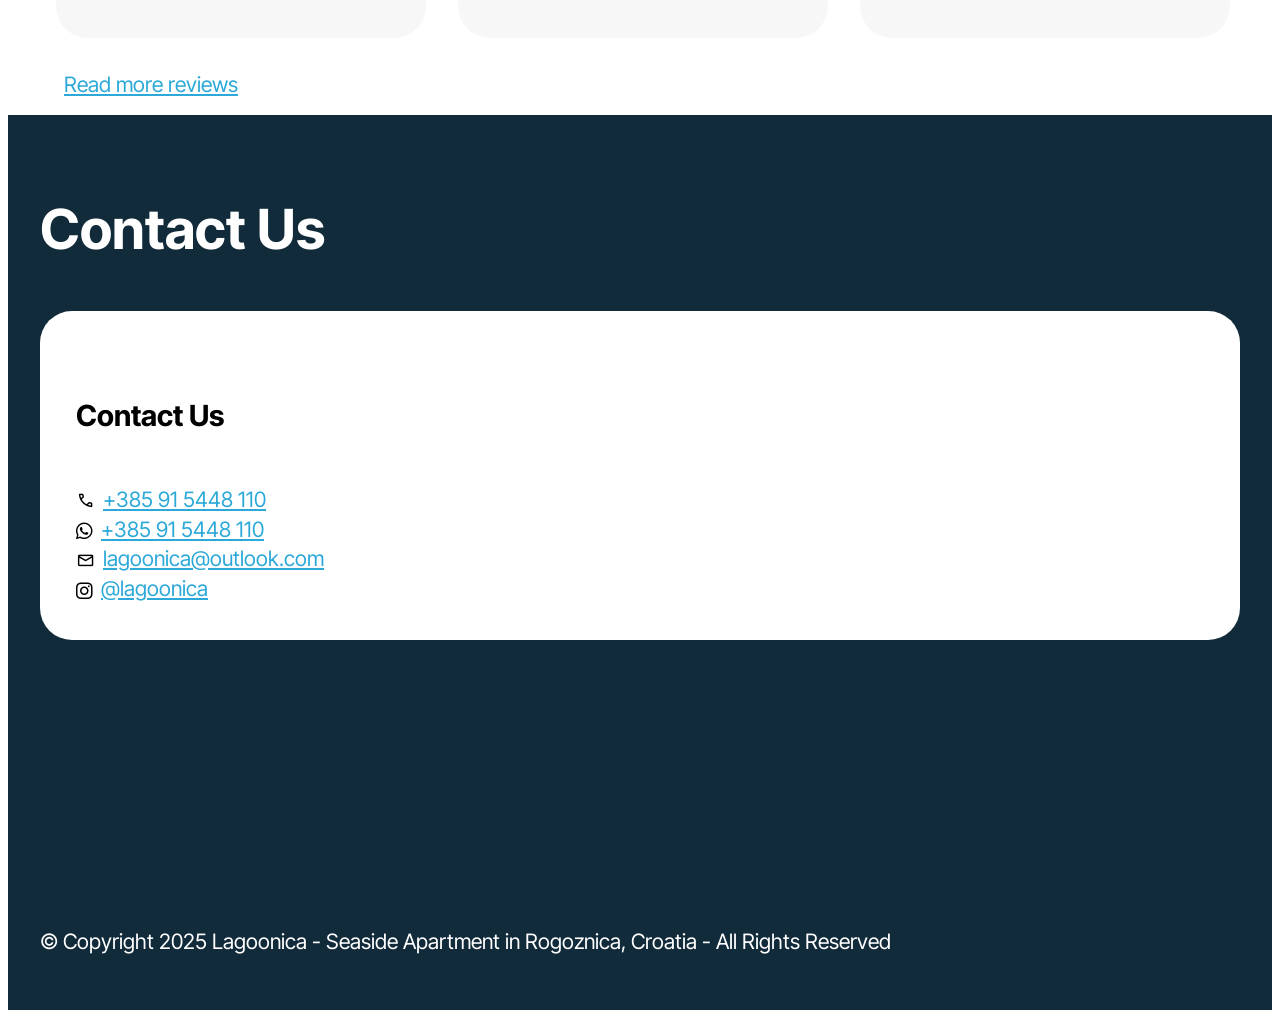
==== commit 2acc9760: "Update index.html" ====
--- a/index.html
+++ b/index.html
@@ -536,10 +536,10 @@
                             <strong>Contact Us</strong>
                         </h5>
                         <ul class="list mbr-fonts-style display-7">
-                            <li class="mbr-text item-wrap"><i class="material-symbols-outlined" style="margin-right: 8px;">call</i><a href="tel:+385915448110" class="text-primary">+385 91 5448 110</a></li>
-							<li class="mbr-text item-wrap"><i class="fab fa-whatsapp" style="margin-right: 8px;"></i><a href="https://wa.me/385915448110" class="text-primary">+385 91 5448 110</a></li>
-                            <li class="mbr-text item-wrap"><i class="material-symbols-outlined" style="margin-right: 8px;">mail</i><a href="mailto:lagoonica@outlook.com?subject=New%20Inquiry!" class="text-primary">lagoonica@outlook.com</a></li>
-							<li class="mbr-text item-wrap"><i class="fab fa-instagram" style="margin-right: 8px;"></i><a href="https://www.instagram.com/lagoonica/" class="text-primary" target="_blank">@lagoonica</a></li>
+                            <li class="mbr-text item-wrap"><i class="material-symbols-outlined" style="margin-right: 8px; vertical-align: middle; font-size: 1.2rem;">call</i><a href="tel:+385915448110" class="text-primary">+385 91 5448 110</a></li>
+							<li class="mbr-text item-wrap"><i class="fab fa-whatsapp" style="margin-right: 8px; vertical-align: middle; font-size: 1.2rem;"></i><a href="https://wa.me/385915448110" class="text-primary">+385 91 5448 110</a></li>
+                            <li class="mbr-text item-wrap"><i class="material-symbols-outlined" style="margin-right: 8px; vertical-align: middle; font-size: 1.2rem;">mail</i><a href="mailto:lagoonica@outlook.com?subject=New%20Inquiry!" class="text-primary">lagoonica@outlook.com</a></li>
+							<li class="mbr-text item-wrap"><i class="fab fa-instagram" style="margin-right: 8px; vertical-align: middle; font-size: 1.2rem;"></i><a href="https://www.instagram.com/lagoonica/" class="text-primary" target="_blank">@lagoonica</a></li>
                         </ul>
                     </div>
                 </div>
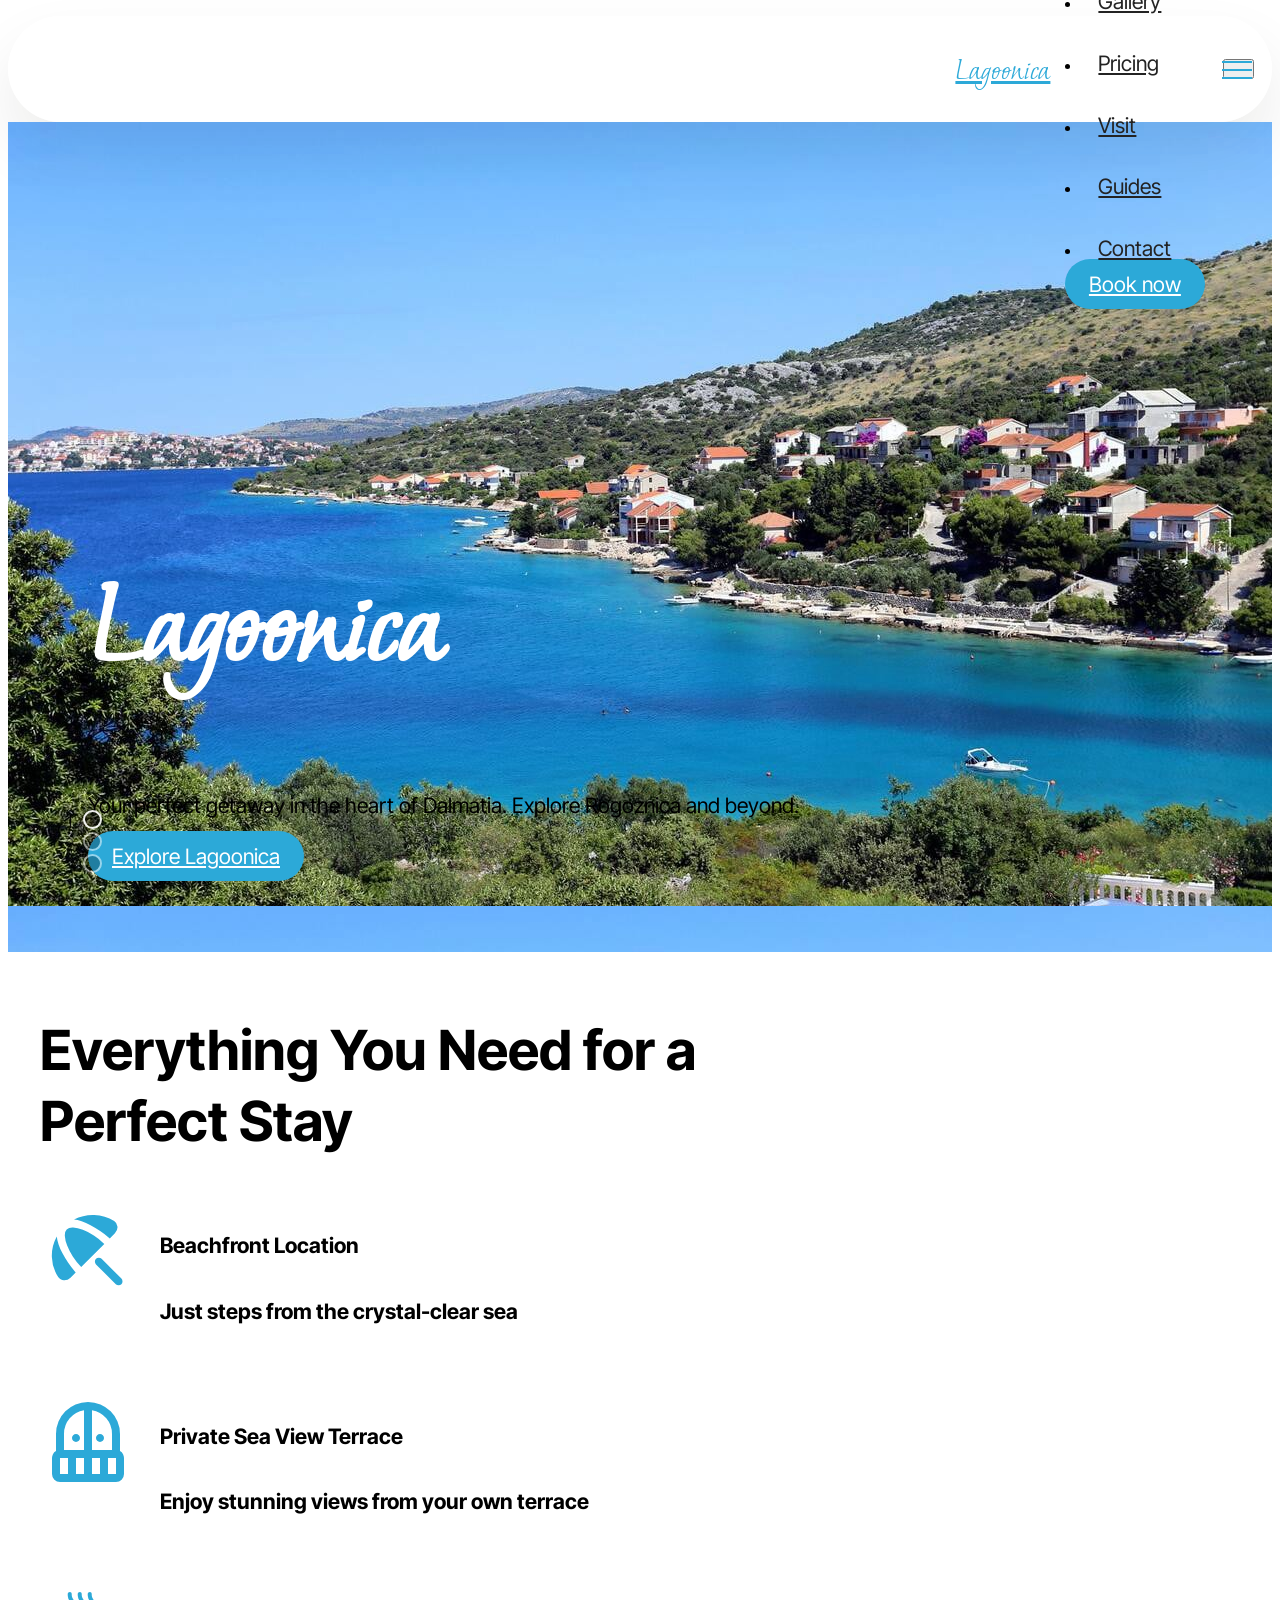
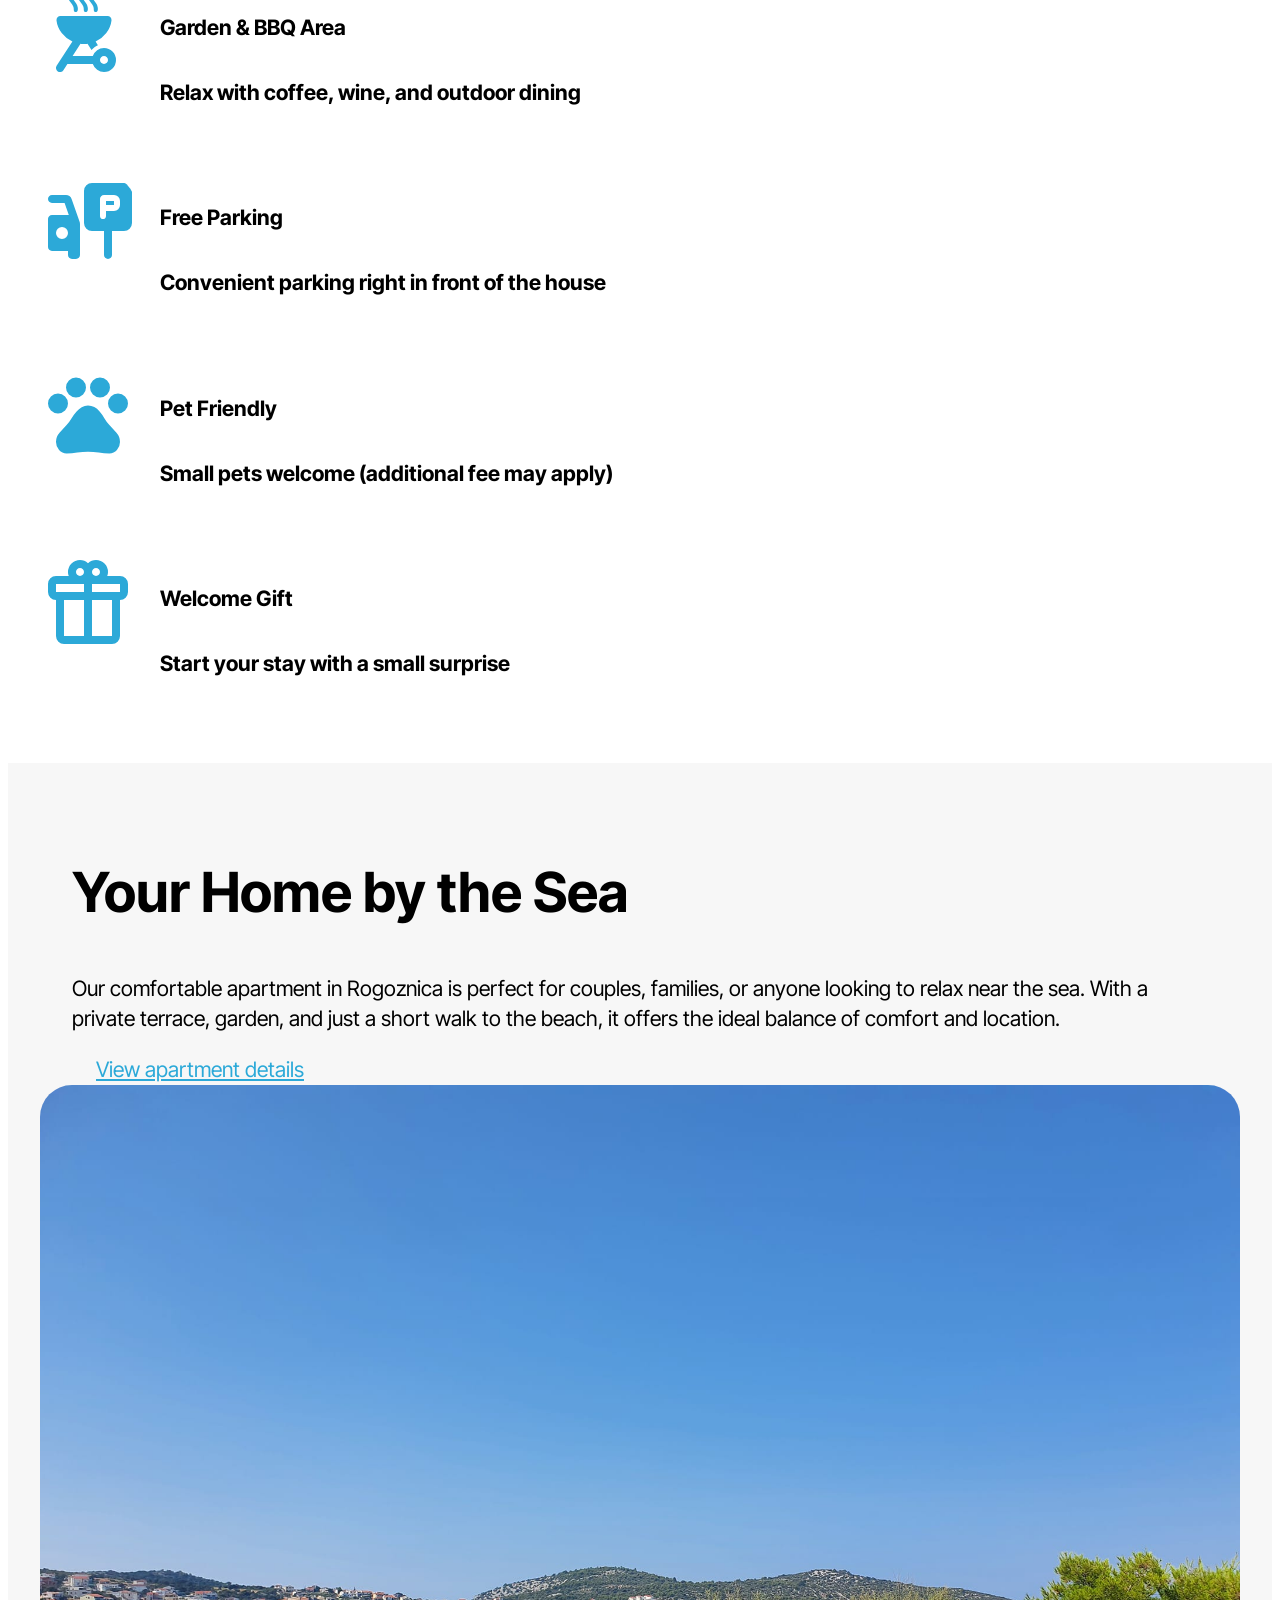
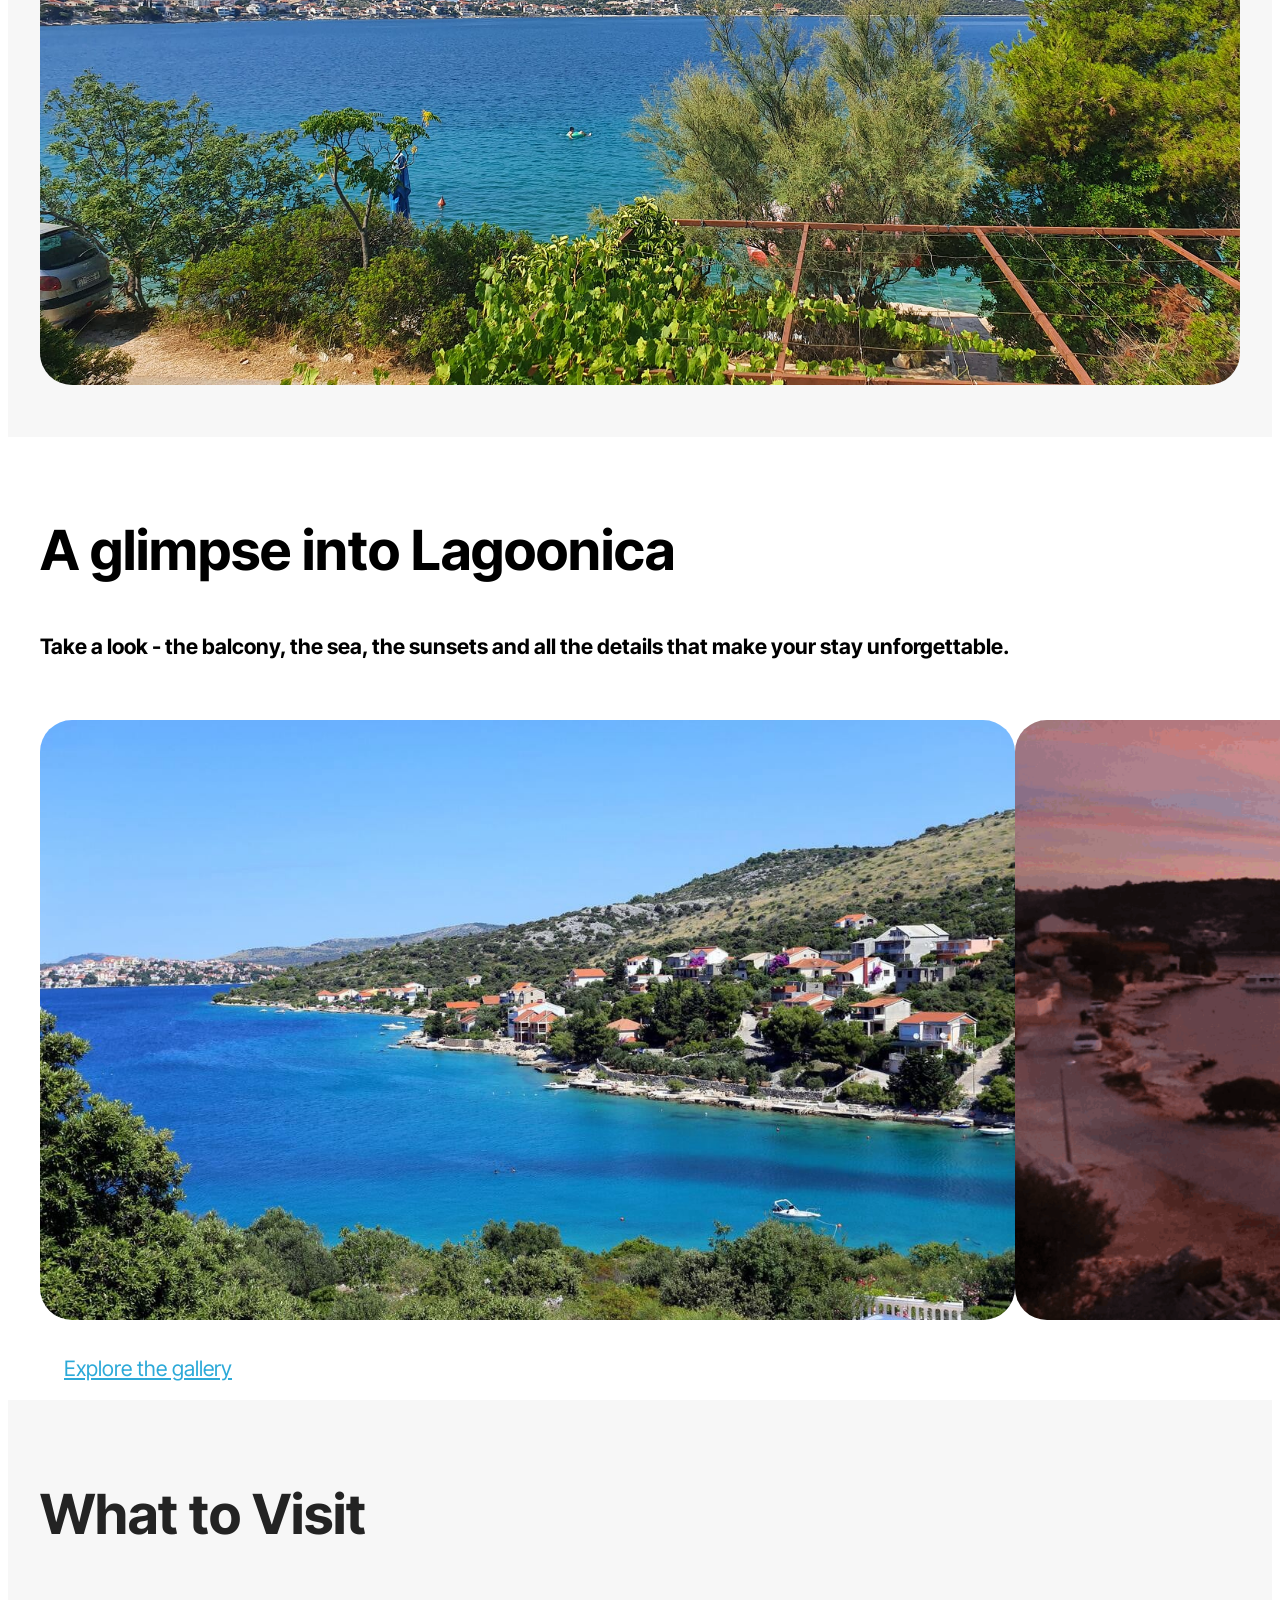
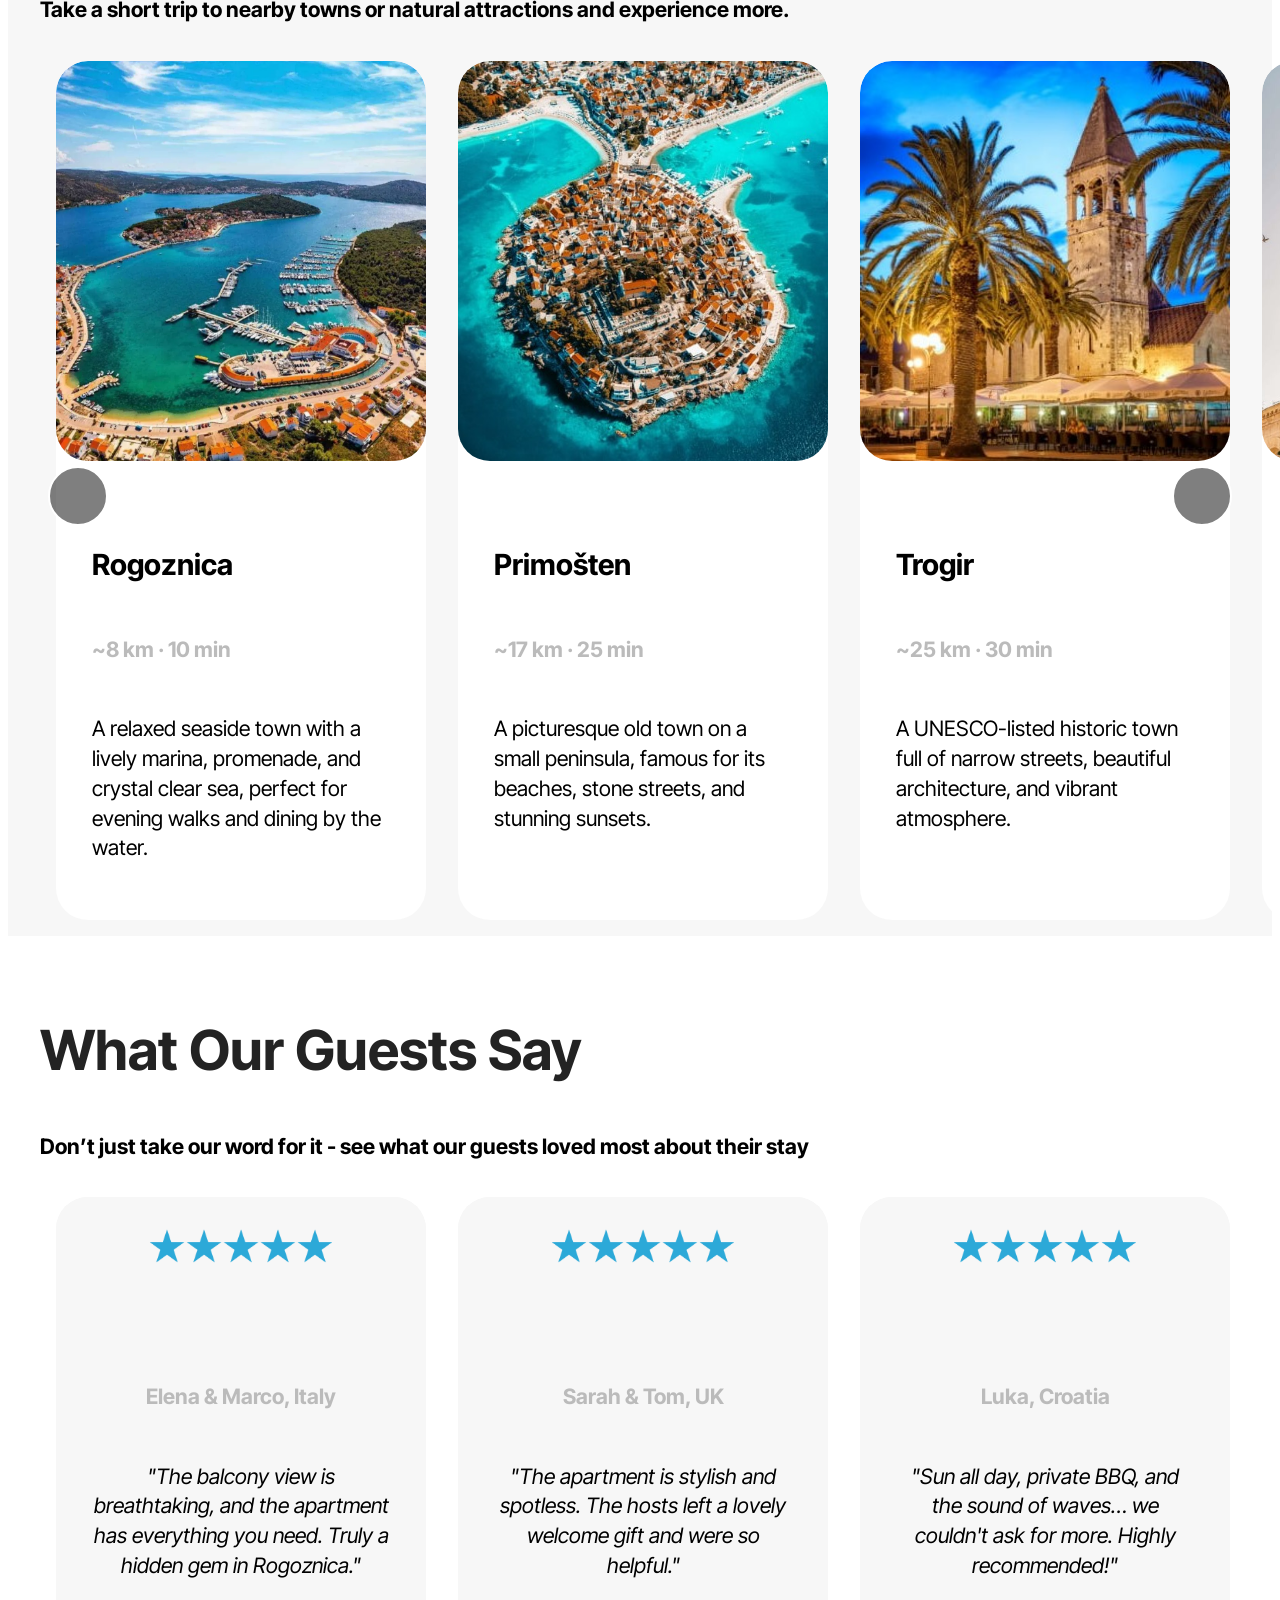
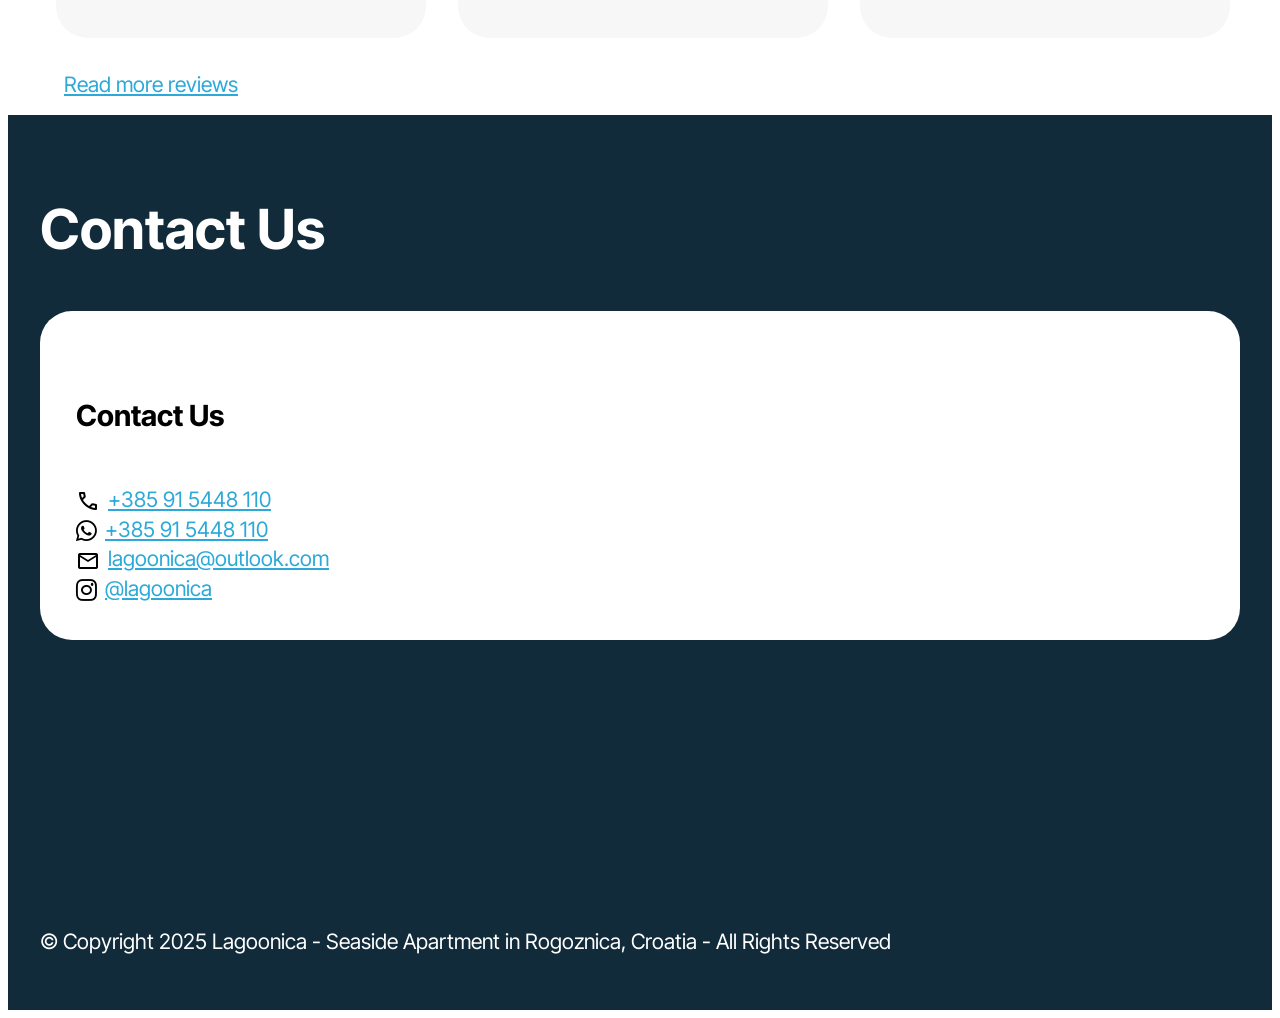
==== commit 7691a3cf: "Update index.html" ====
--- a/index.html
+++ b/index.html
@@ -536,10 +536,10 @@
                             <strong>Contact Us</strong>
                         </h5>
                         <ul class="list mbr-fonts-style display-7">
-                            <li class="mbr-text item-wrap"><i class="material-symbols-outlined" style="margin-right: 8px; vertical-align: middle; font-size: 1.2rem;">call</i><a href="tel:+385915448110" class="text-primary">+385 91 5448 110</a></li>
-							<li class="mbr-text item-wrap"><i class="fab fa-whatsapp" style="margin-right: 8px; vertical-align: middle; font-size: 1.2rem;"></i><a href="https://wa.me/385915448110" class="text-primary">+385 91 5448 110</a></li>
-                            <li class="mbr-text item-wrap"><i class="material-symbols-outlined" style="margin-right: 8px; vertical-align: middle; font-size: 1.2rem;">mail</i><a href="mailto:lagoonica@outlook.com?subject=New%20Inquiry!" class="text-primary">lagoonica@outlook.com</a></li>
-							<li class="mbr-text item-wrap"><i class="fab fa-instagram" style="margin-right: 8px; vertical-align: middle; font-size: 1.2rem;"></i><a href="https://www.instagram.com/lagoonica/" class="text-primary" target="_blank">@lagoonica</a></li>
+                            <li class="mbr-text item-wrap"><i class="material-symbols-outlined" style="margin-right: 8px; vertical-align: middle; font-size: 1.5rem;">call</i><a href="tel:+385915448110" class="text-primary">+385 91 5448 110</a></li>
+							<li class="mbr-text item-wrap"><i class="fab fa-whatsapp" style="margin-right: 8px; vertical-align: middle; font-size: 1.5rem;"></i><a href="https://wa.me/385915448110" class="text-primary">+385 91 5448 110</a></li>
+                            <li class="mbr-text item-wrap"><i class="material-symbols-outlined" style="margin-right: 8px; vertical-align: middle; font-size: 1.5rem;">mail</i><a href="mailto:lagoonica@outlook.com?subject=New%20Inquiry!" class="text-primary">lagoonica@outlook.com</a></li>
+							<li class="mbr-text item-wrap"><i class="fab fa-instagram" style="margin-right: 8px; vertical-align: middle; font-size: 1.5rem;"></i><a href="https://www.instagram.com/lagoonica/" class="text-primary" target="_blank">@lagoonica</a></li>
                         </ul>
                     </div>
                 </div>
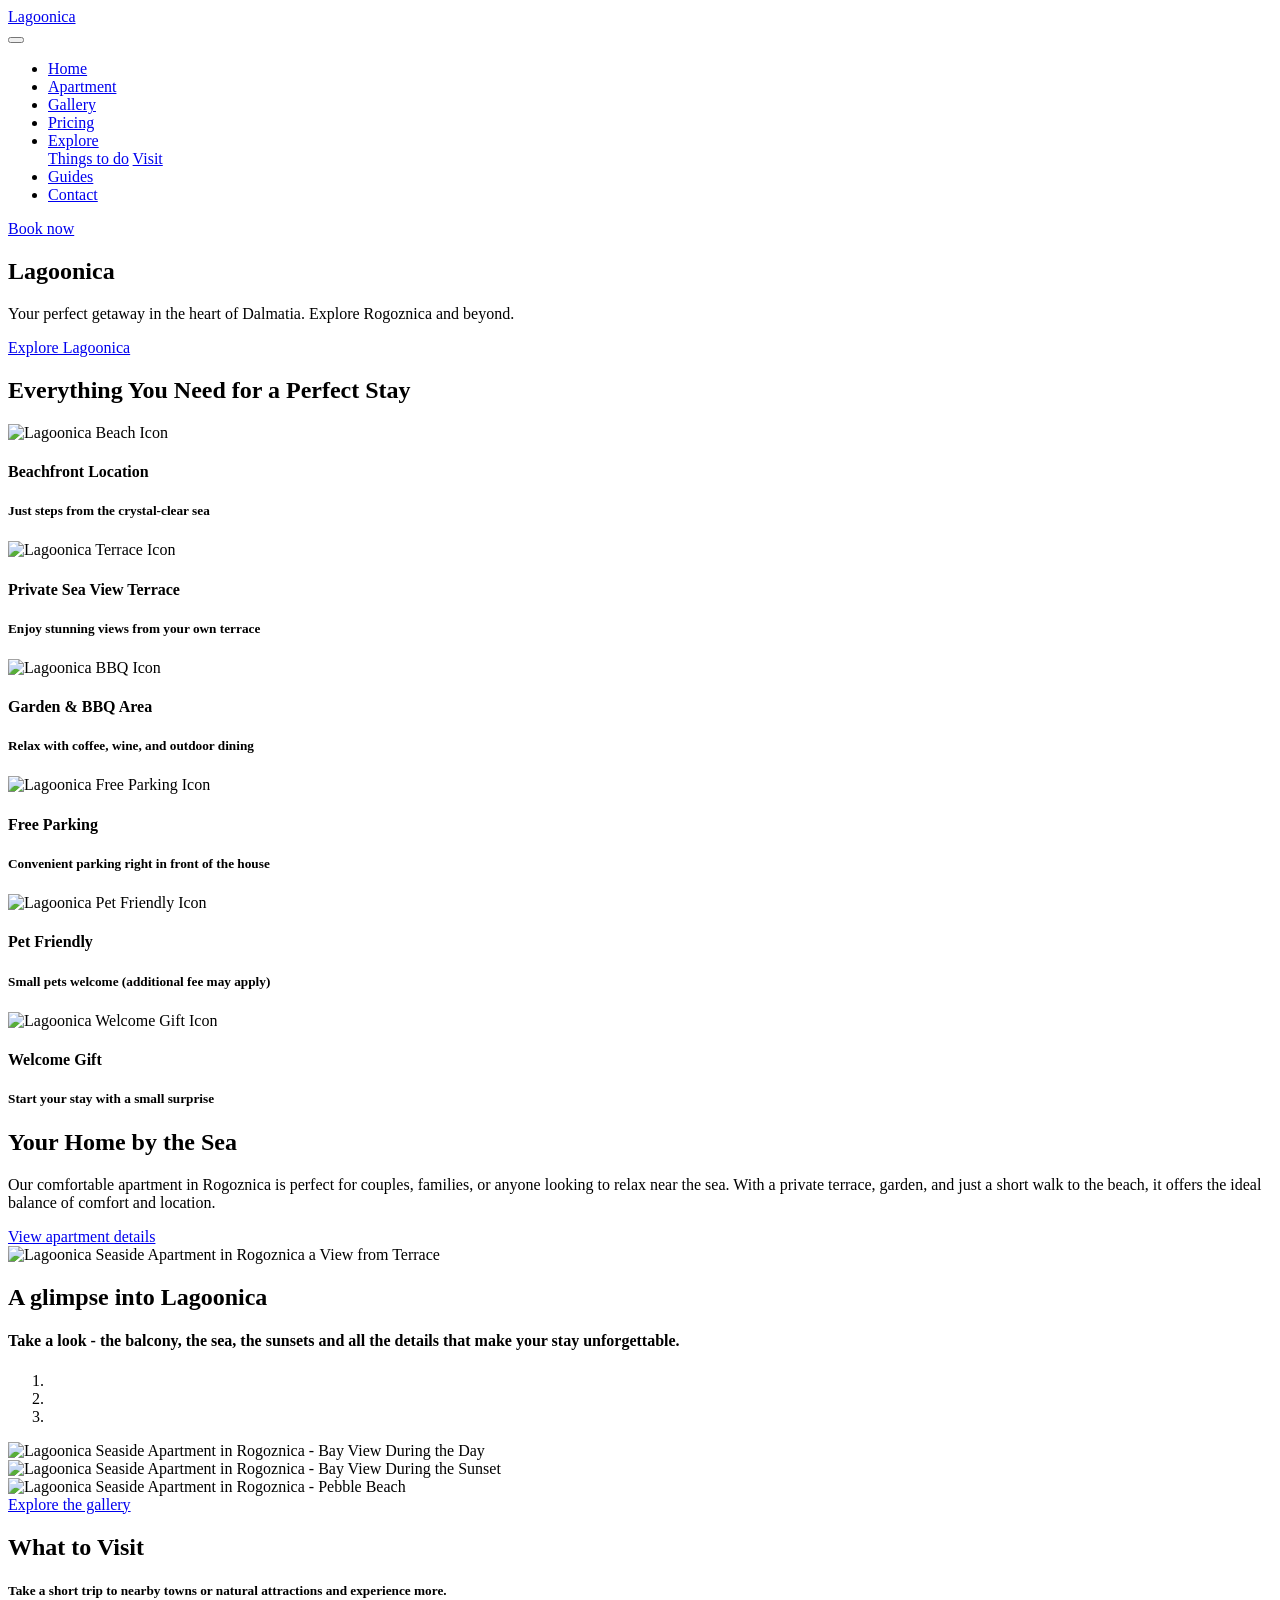
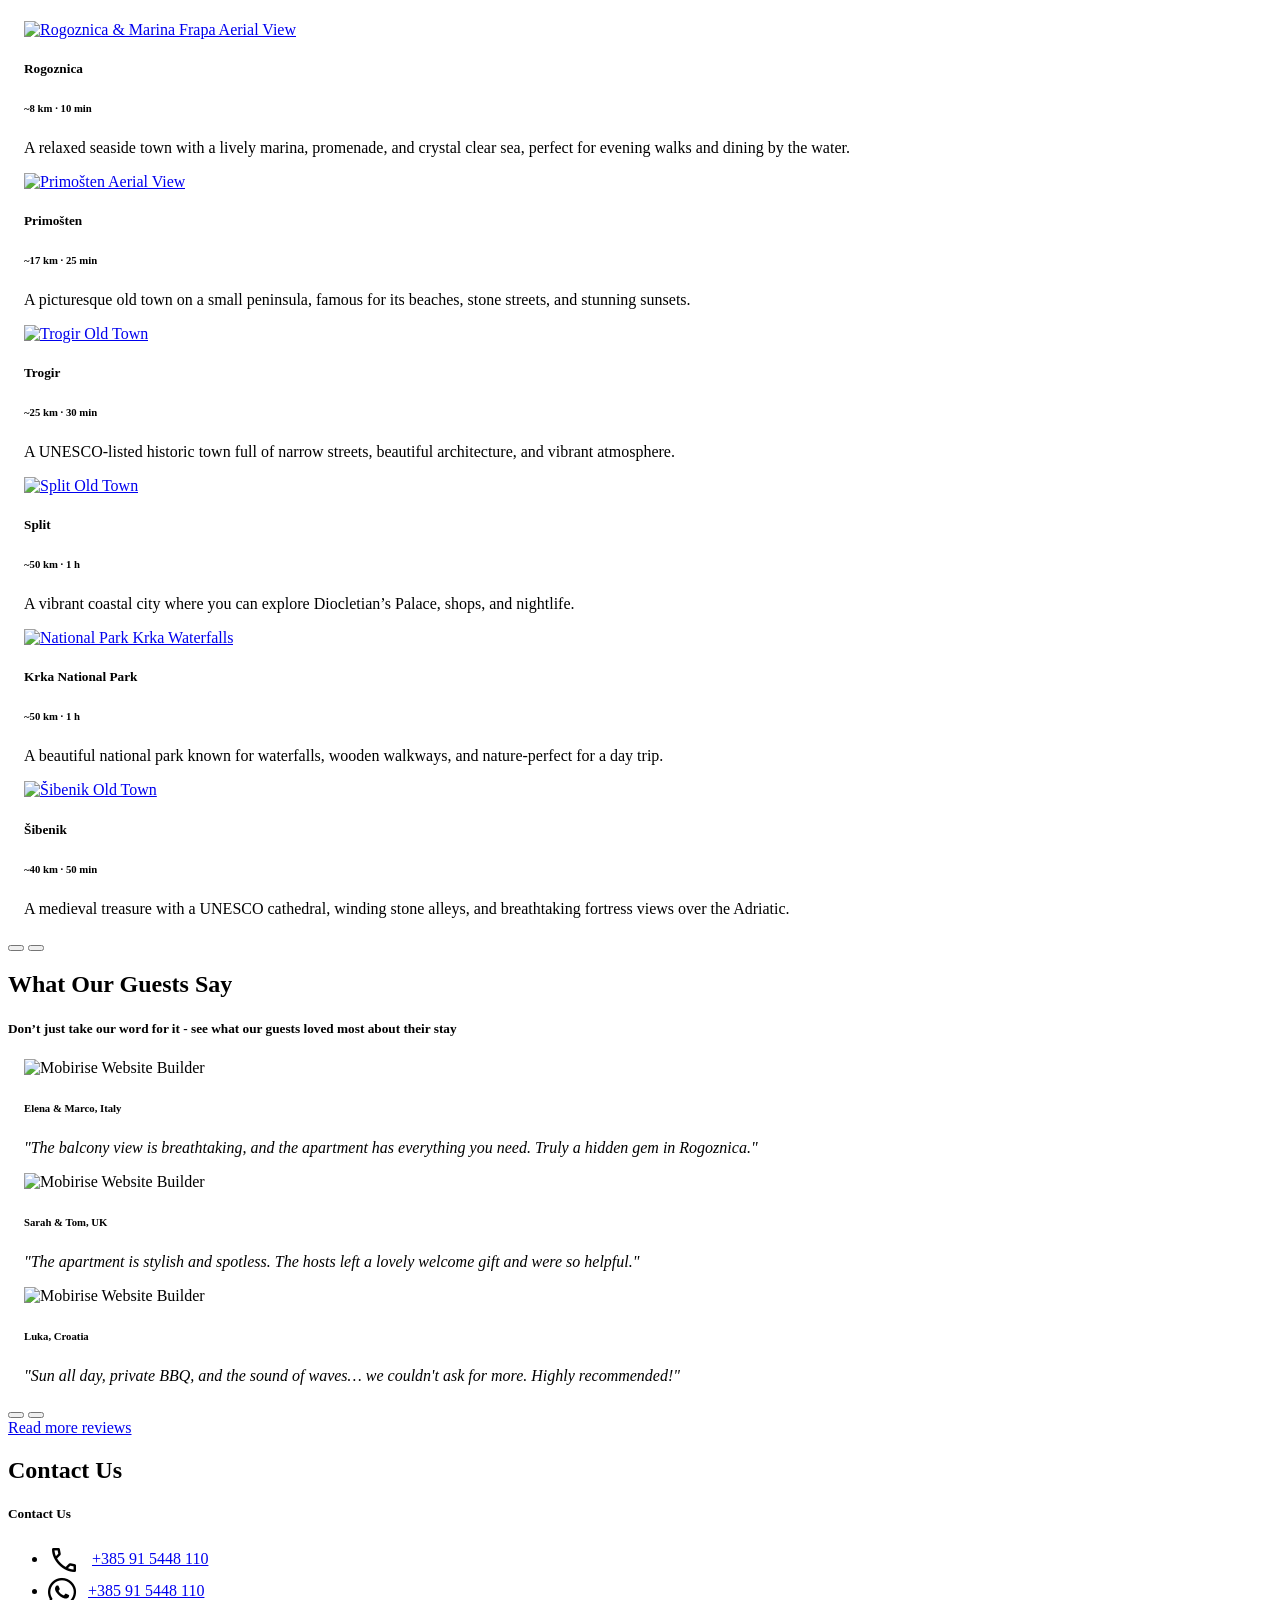
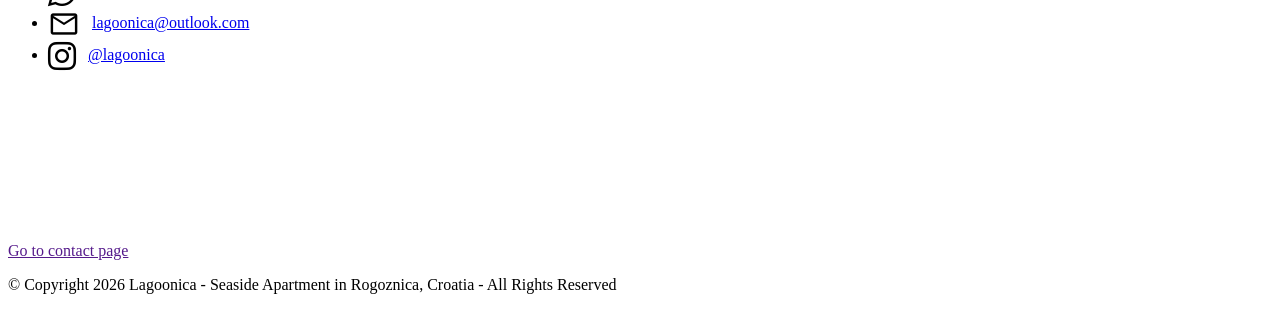
==== commit 20c32865: "Add files via upload" ====
--- a/index.html
+++ b/index.html
@@ -1,7 +1,7 @@
 <!DOCTYPE html>
 <html  >
 <head>
-  <!-- Site made with Mobirise Website Builder v6.1.12, https://mobirise.com -->
+
   <meta charset="UTF-8">
   <meta http-equiv="X-UA-Compatible" content="IE=edge">
   <meta name="generator" content="Mobirise v6.1.12, mobirise.com">
@@ -12,7 +12,7 @@
   
   <title>Lagoonica - Seaside Apartment in Rogoznica, Croatia | First Row by the Sea</title>
   <link rel="stylesheet" href="https://cdnjs.cloudflare.com/ajax/libs/font-awesome/6.0.0-beta3/css/all.min.css">
-  <link href="https://fonts.googleapis.com/css2?family=Material+Symbols+Outlined:opsz,wght,FILL,GRAD@20..48,100..700,0..1,-50..200" rel="stylesheet" />
+  <link href="https://fonts.googleapis.com/css2?family=Material+Symbols+Outlined:opsz,wght,FILL,GRAD@20..48,100..700,0..1,-50..200" rel="stylesheet">
   <link rel="stylesheet" href="assets/web/assets/mobirise-icons2/mobirise2.css">
   <link rel="stylesheet" href="assets/bootstrap/css/bootstrap.min.css">
   <link rel="stylesheet" href="assets/parallax/jarallax.css">
@@ -23,7 +23,7 @@
   <noscript><link rel="stylesheet" href="https://fonts.googleapis.com/css?family=Moon+Dance:400&display=swap"></noscript>
   <link rel="preload" href="https://fonts.googleapis.com/css?family=Inter+Tight:100,200,300,400,500,600,700,800,900,100i,200i,300i,400i,500i,600i,700i,800i,900i&display=swap" as="style" onload="this.onload=null;this.rel='stylesheet'">
   <noscript><link rel="stylesheet" href="https://fonts.googleapis.com/css?family=Inter+Tight:100,200,300,400,500,600,700,800,900,100i,200i,300i,400i,500i,600i,700i,800i,900i&display=swap"></noscript>
-  <link rel="preload" as="style" href="assets/mobirise/css/mbr-additional.css?v=NHZKsZ"><link rel="stylesheet" href="assets/mobirise/css/mbr-additional.css?v=NHZKsZ" type="text/css">
+  <link rel="preload" as="style" href="assets/mobirise/css/mbr-additional.css?v=SdHaNH"><link rel="stylesheet" href="assets/mobirise/css/mbr-additional.css?v=SdHaNH" type="text/css">
 
   
   
@@ -49,15 +49,20 @@
 				</div>
 			</button>
 			<div class="collapse navbar-collapse" id="navbarSupportedContent">
-				<ul class="navbar-nav nav-dropdown" data-app-modern-menu="true"><li class="nav-item">
-						<a class="nav-link link text-black text-primary display-4" href="index.html">Home</a>
+				<ul class="navbar-nav nav-dropdown" data-app-modern-menu="true">
+					<li class="nav-item"><a class="nav-link link text-black text-primary display-4" href="index.html">Home</a></li>
+					<li class="nav-item"><a class="nav-link link text-black text-primary display-4" href="apartment.html" aria-expanded="false">Apartment</a></li>
+					<li class="nav-item"><a class="nav-link link text-black text-primary display-4" href="gallery.html">Gallery</a></li>
+					<li class="nav-item"><a class="nav-link link text-black text-primary show display-4" href="pricing.html" aria-expanded="false">Pricing</a></li>
+					<li class="nav-item dropdown"><a class="nav-link link text-black text-primary dropdown-toggle show display-4" href="visit.html" data-toggle="dropdown-submenu" data-bs-toggle="dropdown" data-bs-auto-close="outside" aria-expanded="true">Explore</a>
+						<div class="dropdown-menu show" aria-labelledby="dropdown-108" data-bs-popper="none">
+							<a class="text-black text-primary dropdown-item display-4" href="things-to-do.html">Things to do</a>
+							<a class="text-black text-primary show dropdown-item display-4" href="visit.html">Visit</a>
+						</div>
 					</li>
-					<li class="nav-item">
-						<a class="nav-link link text-black text-primary display-4" href="apartment.html" aria-expanded="false">Apartment</a>
-					</li>
-					<li class="nav-item">
-						<a class="nav-link link text-black text-primary display-4" href="gallery.html">Gallery</a>
-					</li><li class="nav-item"><a class="nav-link link text-black text-primary show display-4" href="pricing.html" aria-expanded="false">Pricing</a></li><li class="nav-item"><a class="nav-link link text-black text-primary display-4" href="visit.html">Visit<br></a></li><li class="nav-item"><a class="nav-link link text-black text-primary display-4" href="guide.html">Guides<br></a></li><li class="nav-item"><a class="nav-link link text-black text-primary display-4" href="contact.html">Contact</a></li></ul>
+					<li class="nav-item"><a class="nav-link link text-black text-primary display-4" href="guide.html">Guides<br></a></li>
+					<li class="nav-item"><a class="nav-link link text-black text-primary display-4" href="contact.html">Contact</a></li>
+				</ul>
 				
 				<div class="navbar-buttons mbr-section-btn"><a class="btn btn-primary display-4" href="contact.html">Book now<br></a></div>
 			</div>
@@ -218,11 +223,11 @@
     <div class="container">
         <div class="row justify-content-center">
             <div class="col-12 col-md-10">
-                <div class="carousel slide carousel-fade" id="vftk6Jv5xS" data-ride="carousel" data-bs-ride="carousel" data-interval="5000" data-bs-interval="5000">
+                <div class="carousel slide carousel-fade" id="vfDdO663zJ" data-ride="carousel" data-bs-ride="carousel" data-interval="5000" data-bs-interval="5000">
                     <ol class="carousel-indicators">
-                        <li data-slide-to="0" data-bs-slide-to="0" class="active" data-target="#vftk6Jv5xS" data-bs-target="#vftk6Jv5xS"></li>
-                        <li data-slide-to="1" data-bs-slide-to="1" data-target="#vftk6Jv5xS" data-bs-target="#vftk6Jv5xS"></li>
-                        <li data-slide-to="2" data-bs-slide-to="2" data-target="#vftk6Jv5xS" data-bs-target="#vftk6Jv5xS"></li>
+                        <li data-slide-to="0" data-bs-slide-to="0" class="active" data-target="#vfDdO663zJ" data-bs-target="#vfDdO663zJ"></li>
+                        <li data-slide-to="1" data-bs-slide-to="1" data-target="#vfDdO663zJ" data-bs-target="#vfDdO663zJ"></li>
+                        <li data-slide-to="2" data-bs-slide-to="2" data-target="#vfDdO663zJ" data-bs-target="#vfDdO663zJ"></li>
                     </ol>
                     <div class="carousel-inner">
                         <div class="carousel-item slider-image item active">
@@ -247,11 +252,11 @@
                             </div>
                         </div>
                     </div>
-                    <a class="carousel-control carousel-control-prev" role="button" data-slide="prev" data-bs-slide="prev" href="#vftk6Jv5xS">
+                    <a class="carousel-control carousel-control-prev" role="button" data-slide="prev" data-bs-slide="prev" href="#vfDdO663zJ">
                         <span class="mobi-mbri mobi-mbri-arrow-prev" aria-hidden="true"></span>
                         <span class="sr-only visually-hidden">Previous</span>
                     </a>
-                    <a class="carousel-control carousel-control-next" role="button" data-slide="next" data-bs-slide="next" href="#vftk6Jv5xS">
+                    <a class="carousel-control carousel-control-next" role="button" data-slide="next" data-bs-slide="next" href="#vfDdO663zJ">
                         <span class="mobi-mbri mobi-mbri-arrow-next" aria-hidden="true"></span>
                         <span class="sr-only visually-hidden">Next</span>
                     </a>
@@ -296,7 +301,7 @@
 							<div class="item-img">
 								<div class="item-wrapper">
 									
-								<a href="visit.html#article05-5t"><img src="assets/images/rogoznica2-image.webp" alt="Rogoznica &amp; Marina Frapa Aerial View" title="" data-slide-to="1" data-bs-slide-to="1"></a></div>
+								<a href="visit.html#article05-5t" target="false"></a><a href="visit.html#article05-5t"><img src="assets/images/rogoznica2-image.webp" alt="Rogoznica &amp; Marina Frapa Aerial View" title="" data-slide-to="1" data-bs-slide-to="1"></a></div>
 							</div>
 							<div class="item-content">
 								<h5 class="item-title mbr-fonts-style display-5">
@@ -315,7 +320,7 @@
 							<div class="item-img">
 								<div class="item-wrapper">
 									
-								<a href="visit.html#article05-5u"><img src="assets/images/primosten-image-1-600x748.webp" alt="Primošten Aerial View" title="" data-slide-to="2" data-bs-slide-to="2"></a></div>
+								<a href="visit.html#article05-5u" target="false"></a><a href="visit.html#article05-5u"><img src="assets/images/primosten-image-1-600x748.webp" alt="Primošten Aerial View" title="" data-slide-to="2" data-bs-slide-to="2"></a></div>
 							</div>
 							<div class="item-content">
 								<h5 class="item-title mbr-fonts-style display-5">
@@ -333,7 +338,7 @@
 							<div class="item-img">
 								<div class="item-wrapper">
 									
-								<a href="visit.html#article05-5v"><img src="assets/images/trogir-image-600x400.webp" alt="Trogir Old Town" title="" data-slide-to="3" data-bs-slide-to="3"></a></div>
+								<a href="visit.html#article05-5v" target="false"></a><a href="visit.html#article05-5v"><img src="assets/images/trogir-image-600x400.webp" alt="Trogir Old Town" title="" data-slide-to="3" data-bs-slide-to="3"></a></div>
 							</div>
 							<div class="item-content">
 								<h5 class="item-title mbr-fonts-style display-5">
@@ -351,7 +356,7 @@
 							<div class="item-img">
 								<div class="item-wrapper">
 									
-								<a href="visit.html#article05-5w"><img src="assets/images/split-image-960x740.webp" alt="Split Old Town" title="" data-slide-to="4" data-bs-slide-to="4"></a></div>
+								<a href="visit.html#article05-5w" target="false"></a><a href="visit.html#article05-5w"><img src="assets/images/split-image-960x740.webp" alt="Split Old Town" title="" data-slide-to="4" data-bs-slide-to="4"></a></div>
 							</div>
 							<div class="item-content">
 								<h5 class="item-title mbr-fonts-style display-5">
@@ -370,10 +375,10 @@
 							<div class="item-img">
 								<div class="item-wrapper">
 									
-								<a href="visit.html#article05-5x"><img src="assets/images/krka-image-1200x834.webp" alt="National Park Krka Waterfalls" title="" data-slide-to="5" data-bs-slide-to="5"></a></div>
-							</div>
-							<div class="item-content">
-								<h5 class="item-title mbr-fonts-style display-5"><strong>National park Krka</strong></h5>
+								<a href="visit.html#article05-5x" target="false"></a><a href="visit.html#article05-5x"><img src="assets/images/krka-image-1200x834.webp" alt="National Park Krka Waterfalls" title="" data-slide-to="5" data-bs-slide-to="5"></a></div>
+							</div>
+							<div class="item-content">
+								<h5 class="item-title mbr-fonts-style display-5"><strong>Krka National Park</strong></h5>
 								<h6 class="item-subtitle mbr-fonts-style mt-1 display-7">~50 km · 1 h</h6>
 								<p class="mbr-text mbr-fonts-style mt-3 display-7">
 									A beautiful national park known for waterfalls, wooden walkways, and nature-perfect for a day trip.
@@ -387,13 +392,13 @@
 							<div class="item-img">
 								<div class="item-wrapper">
 									
-								<a href="visit.html#article05-5y"><img src="assets/images/sibenik-image-1000x667.webp" alt="Šibenik Old Town" title="" data-slide-to="6" data-bs-slide-to="6"></a></div>
+								<a href="visit.html#article05-5y" target="false"></a><a href="visit.html#article05-5y"><img src="assets/images/sibenik-image-1000x667.webp" alt="Šibenik Old Town" title="" data-slide-to="6" data-bs-slide-to="6"></a></div>
 							</div>
 							<div class="item-content">
 								<h5 class="item-title mbr-fonts-style display-5"><strong>Šibenik</strong></h5>
 								<h6 class="item-subtitle mbr-fonts-style mt-1 display-7">~40 km · 50 min</h6>
 								<p class="mbr-text mbr-fonts-style mt-3 display-7">
-									Mobirise is an easy website builder. Just drop site elements to your page, add content and style it to look the way you like.
+									A medieval treasure with a UNESCO cathedral, winding stone alleys, and breathtaking fortress views over the Adriatic.
 								</p>
 							</div>
 							
@@ -536,10 +541,10 @@
                             <strong>Contact Us</strong>
                         </h5>
                         <ul class="list mbr-fonts-style display-7">
-                            <li class="mbr-text item-wrap"><i class="material-symbols-outlined" style="margin-right: 8px; vertical-align: middle; font-size: 1.5rem;">call</i><a href="tel:+385915448110" class="text-primary">+385 91 5448 110</a></li>
-							<li class="mbr-text item-wrap"><i class="fab fa-whatsapp" style="margin-right: 8px; vertical-align: middle; font-size: 1.5rem;"></i><a href="https://wa.me/385915448110" class="text-primary">+385 91 5448 110</a></li>
-                            <li class="mbr-text item-wrap"><i class="material-symbols-outlined" style="margin-right: 8px; vertical-align: middle; font-size: 1.5rem;">mail</i><a href="mailto:lagoonica@outlook.com?subject=New%20Inquiry!" class="text-primary">lagoonica@outlook.com</a></li>
-							<li class="mbr-text item-wrap"><i class="fab fa-instagram" style="margin-right: 8px; vertical-align: middle; font-size: 1.5rem;"></i><a href="https://www.instagram.com/lagoonica/" class="text-primary" target="_blank">@lagoonica</a></li>
+                            <li class="mbr-text item-wrap"><i class="material-symbols-outlined" style="margin-right: 12px; vertical-align: middle; font-size: 2rem;">call</i><a href="tel:+385915448110" class="text-primary">+385 91 5448 110</a></li>
+                            <li class="mbr-text item-wrap"><i class="fab fa-whatsapp" style="margin-right: 12px; vertical-align: middle; font-size: 2rem;"></i><a href="https://wa.me/385915448110" class="text-primary">+385 91 5448 110</a></li>
+                            <li class="mbr-text item-wrap"><i class="material-symbols-outlined" style="margin-right: 12px; vertical-align: middle; font-size: 2rem;">mail</i><a href="mailto:lagoonica@outlook.com?subject=Lagoonica%20Inquiry" class="text-primary">lagoonica@outlook.com</a></li>
+							<li class="mbr-text item-wrap"><i class="fab fa-instagram" style="margin-right: 12px; vertical-align: middle; font-size: 2rem;"></i><a href="https://www.instagram.com/lagoonica/" class="text-primary" target="_blank">@lagoonica</a></li>
                         </ul>
                     </div>
                 </div>
@@ -551,6 +556,17 @@
     </div>
 </section>
 
+<section data-bs-version="5.1" class="article16 cid-vfD8MAP248" id="article16-8m">
+    
+    <div class="container">
+        <div class="row justify-content-center">
+            <div class="col-md-12 col-lg-10">
+                <div class="mbr-section-btn align-center"><a class="btn btn-primary display-4" href="">Go to contact page</a></div>
+            </div>
+        </div>
+    </div>
+</section>
+
 <section data-bs-version="5.1" class="footer4 cid-vfnwfChx2b" once="footers" id="footer04-3l">
 
     
@@ -561,21 +577,24 @@
         <div class="media-container-row align-center mbr-white">
             <div class="col-12">
                 <p class="mbr-text mb-0 mbr-fonts-style display-7">
-                    © Copyright 2025 Lagoonica - Seaside Apartment in Rogoznica, Croatia - All Rights Reserved
+                    © Copyright 2026 Lagoonica - Seaside Apartment in Rogoznica, Croatia - All Rights Reserved
                 </p>
             </div>
         </div>
     </div>
-	<script src="assets/bootstrap/js/bootstrap.bundle.min.js"></script>
-	<script src="assets/parallax/jarallax.js"></script>
-	<script src="assets/smoothscroll/smooth-scroll.js"></script>
-	<script src="assets/ytplayer/index.js"></script>
-	<script src="assets/dropdown/js/navbar-dropdown.js"></script>
-	<script src="assets/embla/embla.min.js"></script>
-	<script src="assets/embla/script.js"></script>
-	<script src="assets/theme/js/script.js"></script>   
+</section>
+
+<script src="assets/bootstrap/js/bootstrap.bundle.min.js"></script>
+<script src="assets/parallax/jarallax.js"></script>
+<script src="assets/smoothscroll/smooth-scroll.js"></script>
+<script src="assets/ytplayer/index.js"></script>
+<script src="assets/dropdown/js/navbar-dropdown.js"></script>
+<script src="assets/embla/embla.min.js"></script>
+<script src="assets/embla/script.js"></script>
+<script src="assets/theme/js/script.js"></script>  
+  
   
  <div id="scrollToTop" class="scrollToTop mbr-arrow-up"><a style="text-align: center;"><i class="mbr-arrow-up-icon mbr-arrow-up-icon-cm cm-icon cm-icon-smallarrow-up"></i></a></div>
     <input name="animation" type="hidden">
   </body>
-</html>
+</html>
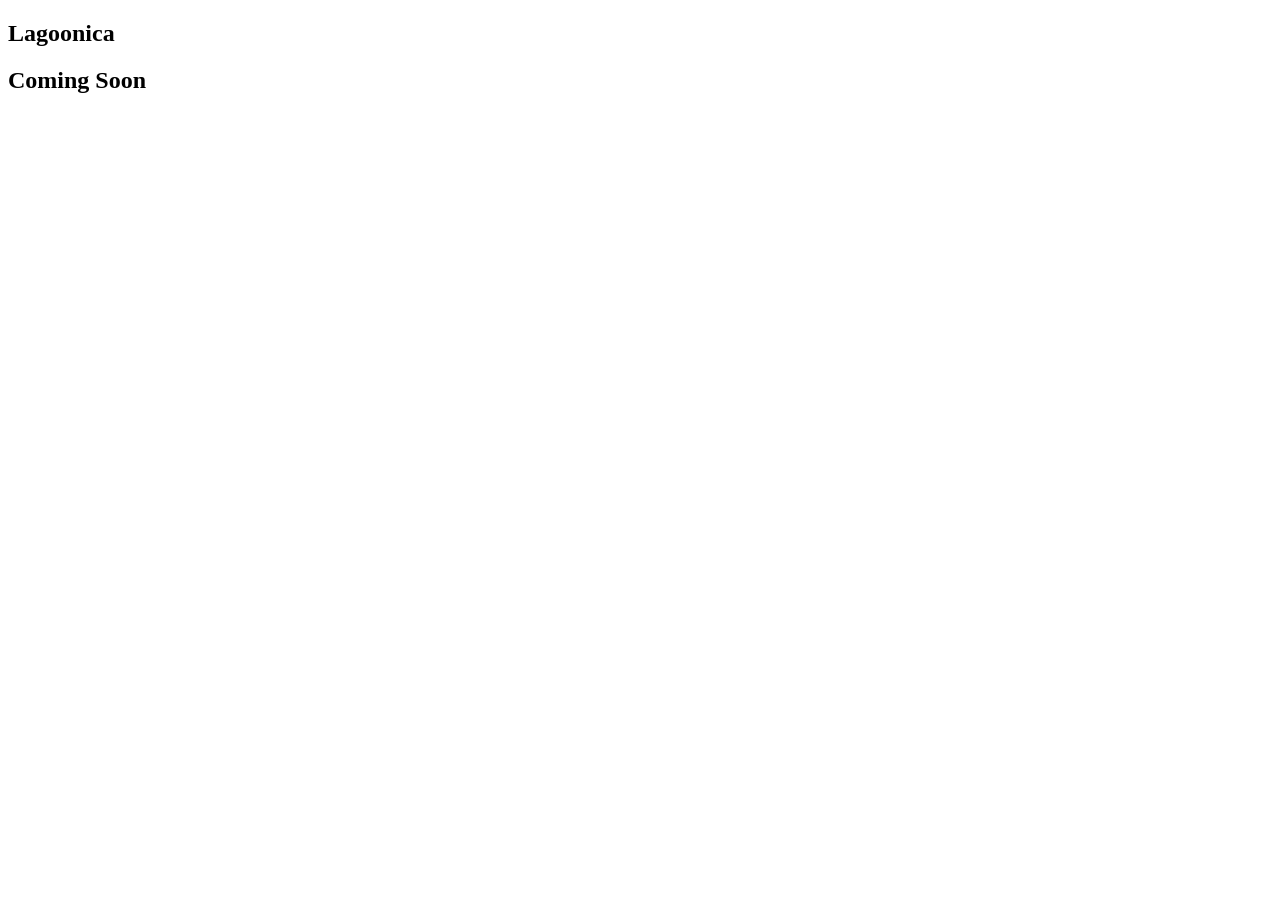
==== commit 20376200: "Add files via upload" ====
--- a/index.html
+++ b/index.html
@@ -1,600 +1,40 @@
 <!DOCTYPE html>
-<html  >
+<html data-bs-theme="light" lang="en">
+
 <head>
+    <meta charset="utf-8">
+    <meta name="viewport" content="width=device-width, initial-scale=1.0, shrink-to-fit=no">
+    <title>lagoonica-temp</title>
+    <link rel="stylesheet" href="assets/bootstrap/css/bootstrap.min.css">
+    <link rel="stylesheet" href="https://fonts.googleapis.com/css?family=Montserrat:300,400,600&amp;display=swap">
+    <link rel="stylesheet" href="assets/css/styles.css">
+</head>
 
-  <meta charset="UTF-8">
-  <meta http-equiv="X-UA-Compatible" content="IE=edge">
-  <meta name="generator" content="Mobirise v6.1.12, mobirise.com">
-  <meta name="viewport" content="width=device-width, initial-scale=1, minimum-scale=1">
-  <link rel="shortcut icon" href="assets/images/favicon.png" type="image/x-icon">
-  <meta name="description" content="Lagoonica offers a modern seaside apartment in Rogoznica, Croatia, just steps from the crystal-clear Adriatic. Enjoy a prime location, stunning views, and easy access to Trogir, Primošten & more. Book your coastal escape today!">
-  
-  
-  <title>Lagoonica - Seaside Apartment in Rogoznica, Croatia | First Row by the Sea</title>
-  <link rel="stylesheet" href="https://cdnjs.cloudflare.com/ajax/libs/font-awesome/6.0.0-beta3/css/all.min.css">
-  <link href="https://fonts.googleapis.com/css2?family=Material+Symbols+Outlined:opsz,wght,FILL,GRAD@20..48,100..700,0..1,-50..200" rel="stylesheet">
-  <link rel="stylesheet" href="assets/web/assets/mobirise-icons2/mobirise2.css">
-  <link rel="stylesheet" href="assets/bootstrap/css/bootstrap.min.css">
-  <link rel="stylesheet" href="assets/parallax/jarallax.css">
-  <link rel="stylesheet" href="assets/animatecss/animate.css">
-  <link rel="stylesheet" href="assets/dropdown/css/style.css">
-  <link rel="stylesheet" href="assets/theme/css/style.css">
-  <link rel="preload" href="https://fonts.googleapis.com/css?family=Moon+Dance:400&display=swap" as="style" onload="this.onload=null;this.rel='stylesheet'">
-  <noscript><link rel="stylesheet" href="https://fonts.googleapis.com/css?family=Moon+Dance:400&display=swap"></noscript>
-  <link rel="preload" href="https://fonts.googleapis.com/css?family=Inter+Tight:100,200,300,400,500,600,700,800,900,100i,200i,300i,400i,500i,600i,700i,800i,900i&display=swap" as="style" onload="this.onload=null;this.rel='stylesheet'">
-  <noscript><link rel="stylesheet" href="https://fonts.googleapis.com/css?family=Inter+Tight:100,200,300,400,500,600,700,800,900,100i,200i,300i,400i,500i,600i,700i,800i,900i&display=swap"></noscript>
-  <link rel="preload" as="style" href="assets/mobirise/css/mbr-additional.css?v=SdHaNH"><link rel="stylesheet" href="assets/mobirise/css/mbr-additional.css?v=SdHaNH" type="text/css">
-
-  
-  
-  
-</head>
 <body>
-  
-  <section data-bs-version="5.1" class="menu menu2 cid-tJS6tZXiPa" once="menu" id="menu02-0">
-	
-
-	<nav class="navbar navbar-dropdown navbar-fixed-top navbar-expand-lg">
-		<div class="container">
-			<div class="navbar-brand">
-				
-				<span class="navbar-caption-wrap"><a class="navbar-caption text-primary brand" href="index.html">Lagoonica<br></a></span>
-			</div>
-			<button class="navbar-toggler" type="button" data-toggle="collapse" data-bs-toggle="collapse" data-target="#navbarSupportedContent" data-bs-target="#navbarSupportedContent" aria-controls="navbarNavAltMarkup" aria-expanded="false" aria-label="Toggle navigation">
-				<div class="hamburger">
-					<span></span>
-					<span></span>
-					<span></span>
-					<span></span>
-				</div>
-			</button>
-			<div class="collapse navbar-collapse" id="navbarSupportedContent">
-				<ul class="navbar-nav nav-dropdown" data-app-modern-menu="true">
-					<li class="nav-item"><a class="nav-link link text-black text-primary display-4" href="index.html">Home</a></li>
-					<li class="nav-item"><a class="nav-link link text-black text-primary display-4" href="apartment.html" aria-expanded="false">Apartment</a></li>
-					<li class="nav-item"><a class="nav-link link text-black text-primary display-4" href="gallery.html">Gallery</a></li>
-					<li class="nav-item"><a class="nav-link link text-black text-primary show display-4" href="pricing.html" aria-expanded="false">Pricing</a></li>
-					<li class="nav-item dropdown"><a class="nav-link link text-black text-primary dropdown-toggle show display-4" href="visit.html" data-toggle="dropdown-submenu" data-bs-toggle="dropdown" data-bs-auto-close="outside" aria-expanded="true">Explore</a>
-						<div class="dropdown-menu show" aria-labelledby="dropdown-108" data-bs-popper="none">
-							<a class="text-black text-primary dropdown-item display-4" href="things-to-do.html">Things to do</a>
-							<a class="text-black text-primary show dropdown-item display-4" href="visit.html">Visit</a>
-						</div>
-					</li>
-					<li class="nav-item"><a class="nav-link link text-black text-primary display-4" href="guide.html">Guides<br></a></li>
-					<li class="nav-item"><a class="nav-link link text-black text-primary display-4" href="contact.html">Contact</a></li>
-				</ul>
-				
-				<div class="navbar-buttons mbr-section-btn"><a class="btn btn-primary display-4" href="contact.html">Book now<br></a></div>
-			</div>
-		</div>
-	</nav>
-</section>
-
-<section data-bs-version="5.1" class="header18 cid-vfi4bafc7P mbr-parallax-background" id="header18-1i">
-  
-
-  <div class="mbr-overlay" style="opacity: 0.2; background-color: rgb(0, 0, 0);"></div>
-  <div class="container-fluid">
-    <div class="row">
-      <div class="content-wrap col-12 col-md-12">
-        <h1 class="mbr-section-title mbr-fonts-style mbr-white mb-4 display-1">Lagoonica</h1>
-        
-        <p class="mbr-fonts-style mbr-text mbr-white mb-4 display-7">Your perfect getaway in the heart of Dalmatia. Explore Rogoznica and beyond.</p>
-        <div class="mbr-section-btn"><a class="btn btn-primary display-7" href="index.html#features015-1r">Explore Lagoonica</a></div>
-      </div>
-    </div>
-  </div>
-</section>
-
-<section data-bs-version="5.1" class="features15 cid-vfillozIEs" id="features015-1r">
-	
-
-	
-	
-	<div class="container">
-		<div class="row justify-content-center">
-			<div class="col-12 content-head">
-				<div class="mbr-section-head mb-5">
-					<h2 class="mbr-section-title mbr-fonts-style align-center mb-0 display-2"><strong>Everything You Need for a Perfect Stay</strong></h2>
-					
-				</div>
-			</div>
-		</div>
-		<div class="row">
-			<div class="item features-without-image col-12 col-lg-4 active">
-				<div class="item-wrapper">
-					<div class="img-wrapper">
-						<img src="assets/images/beach-access.svg" alt="Lagoonica Beach Icon">
-					</div>
-					<div class="card-box">
-						<h4 class="card-title mbr-fonts-style mb-0 display-7"><strong>Beachfront Location</strong></h4>
-						<h5 class="card-text mbr-fonts-style mt-3 display-7">
-							<div>Just steps from the crystal-clear sea</div>
-						</h5>
-					</div>
-				</div>
-			</div>
-			<div class="item features-without-image col-12 col-lg-4">
-				<div class="item-wrapper">
-					<div class="img-wrapper">
-						<img src="assets/images/balcony.svg" alt="Lagoonica Terrace Icon" data-slide-to="1" data-bs-slide-to="1">
-					</div>
-					<div class="card-box">
-						<h4 class="card-title mbr-fonts-style mb-0 display-7"><strong>Private Sea View Terrace</strong></h4>
-						<h5 class="card-text mbr-fonts-style mt-3 display-7">Enjoy stunning views from your own terrace</h5>
-					</div>
-				</div>
-			</div>
-			<div class="item features-without-image col-12 col-lg-4">
-				<div class="item-wrapper">
-					<div class="img-wrapper">
-						<img src="assets/images/outdoor-grill.svg" alt="Lagoonica BBQ Icon" data-slide-to="2" data-bs-slide-to="2">
-					</div>
-					<div class="card-box">
-						<h4 class="card-title mbr-fonts-style mb-0 display-7"><strong>Garden &amp; BBQ Area</strong></h4>
-						<h5 class="card-text mbr-fonts-style mt-3 display-7">Relax with coffee, wine, and outdoor dining</h5>
-					</div>
-				</div>
-			</div><div class="item features-without-image col-12 col-lg-4">
-				<div class="item-wrapper">
-					<div class="img-wrapper">
-						<img src="assets/images/parking-sign.svg" alt="Lagoonica Free Parking Icon" data-bs-slide-to="3" data-slide-to="3">
-					</div>
-					<div class="card-box">
-						<h4 class="card-title mbr-fonts-style mb-0 display-7"><strong>Free Parking</strong></h4>
-						<h5 class="card-text mbr-fonts-style mt-3 display-7">Convenient parking right in front of the house</h5>
-					</div>
-				</div>
-			</div>
-			
-			<div class="item features-without-image col-12 col-lg-4">
-				<div class="item-wrapper">
-					<div class="img-wrapper">
-						<img src="assets/images/pets.svg" alt="Lagoonica Pet Friendly Icon" data-bs-slide-to="4" data-slide-to="4">
-					</div>
-					<div class="card-box">
-						<h4 class="card-title mbr-fonts-style mb-0 display-7"><strong>Pet Friendly</strong></h4>
-						<h5 class="card-text mbr-fonts-style mt-3 display-7">Small pets welcome (additional fee may apply)</h5>
-					</div>
-				</div>
-			</div>
-			<div class="item features-without-image col-12 col-lg-4">
-				<div class="item-wrapper">
-					<div class="img-wrapper">
-						<img src="assets/images/featured-seasonal-and-gifts.svg" alt="Lagoonica Welcome Gift Icon" data-slide-to="5" data-bs-slide-to="5">
-					</div>
-					<div class="card-box">
-						<h4 class="card-title mbr-fonts-style mb-0 display-7"><strong>Welcome Gift</strong></h4>
-						<h5 class="card-text mbr-fonts-style mt-3 display-7">Start your stay with a small surprise</h5>
-					</div>
-				</div>
-			</div>
-
-			
-			
-			
-		</div>
-	</div>
-</section>
-
-<section data-bs-version="5.1" class="features38 cid-vfivwR0Aq2" id="features038-1u">
-    
-
-    
-    
-
-    <div class="container">
-        <div class="row justify-content-center">
-            <div class="col-12 col-md-12 col-lg">
-                <div class="text-wrapper align-left">
-                    <h2 class="mbr-section-title mbr-fonts-style mb-4 display-2"><strong>Your Home by the Sea</strong></h2>
-                    <p class="mbr-text align-left mbr-fonts-style mb-4 display-7">Our comfortable apartment in Rogoznica is perfect for couples, families, or anyone looking to relax near the sea. With a private terrace, garden, and just a short walk to the beach, it offers the ideal balance of comfort and location.</p>
-                    <div class="mbr-section-btn align-left mt-3"><a class="btn btn-primary-outline display-7" href="apartment.html">View apartment details</a></div>
+    <section class="align-content-center" id="hero">
+        <div class="container">
+            <div class="row">
+                <div class="col">
+                    <h1 class="display-1">Lagoonica</h1>
                 </div>
             </div>
-            <div class="col-12 col-md-12 col-lg-6 image-wrapper">
-                <img class="w-100" src="assets/images/lagoonica-seaside-apartment-rogoznica-terrace-beach-view.webp" alt="Lagoonica Seaside Apartment in Rogoznica a View from Terrace">
+            <div class="row">
+                <div class="col">
+                    <h2 class="display-6">Coming Soon</h2>
+                </div>
+            </div>
+            <div class="row row3">
+                <div class="col"><a class="btn" role="button" style="color: rgb(255,255,255);" href="https://www.facebook.com/profile.php?id=61577653598483" target="_blank"><svg class="bi bi-facebook" xmlns="http://www.w3.org/2000/svg" width="1em" height="1em" fill="currentColor" viewBox="0 0 16 16">
+                            <path d="M16 8.049c0-4.446-3.582-8.05-8-8.05C3.58 0-.002 3.603-.002 8.05c0 4.017 2.926 7.347 6.75 7.951v-5.625h-2.03V8.05H6.75V6.275c0-2.017 1.195-3.131 3.022-3.131.876 0 1.791.157 1.791.157v1.98h-1.009c-.993 0-1.303.621-1.303 1.258v1.51h2.218l-.354 2.326H9.25V16c3.824-.604 6.75-3.934 6.75-7.951"></path>
+                        </svg></a><a class="btn" role="button" style="color: rgb(255,255,255);" href="https://www.instagram.com/lagoonica/" target="_blank"><svg class="bi bi-instagram" xmlns="http://www.w3.org/2000/svg" width="1em" height="1em" fill="currentColor" viewBox="0 0 16 16">
+                            <path d="M8 0C5.829 0 5.556.01 4.703.048 3.85.088 3.269.222 2.76.42a3.9 3.9 0 0 0-1.417.923A3.9 3.9 0 0 0 .42 2.76C.222 3.268.087 3.85.048 4.7.01 5.555 0 5.827 0 8.001c0 2.172.01 2.444.048 3.297.04.852.174 1.433.372 1.942.205.526.478.972.923 1.417.444.445.89.719 1.416.923.51.198 1.09.333 1.942.372C5.555 15.99 5.827 16 8 16s2.444-.01 3.298-.048c.851-.04 1.434-.174 1.943-.372a3.9 3.9 0 0 0 1.416-.923c.445-.445.718-.891.923-1.417.197-.509.332-1.09.372-1.942C15.99 10.445 16 10.173 16 8s-.01-2.445-.048-3.299c-.04-.851-.175-1.433-.372-1.941a3.9 3.9 0 0 0-.923-1.417A3.9 3.9 0 0 0 13.24.42c-.51-.198-1.092-.333-1.943-.372C10.443.01 10.172 0 7.998 0zm-.717 1.442h.718c2.136 0 2.389.007 3.232.046.78.035 1.204.166 1.486.275.373.145.64.319.92.599s.453.546.598.92c.11.281.24.705.275 1.485.039.843.047 1.096.047 3.231s-.008 2.389-.047 3.232c-.035.78-.166 1.203-.275 1.485a2.5 2.5 0 0 1-.599.919c-.28.28-.546.453-.92.598-.28.11-.704.24-1.485.276-.843.038-1.096.047-3.232.047s-2.39-.009-3.233-.047c-.78-.036-1.203-.166-1.485-.276a2.5 2.5 0 0 1-.92-.598 2.5 2.5 0 0 1-.6-.92c-.109-.281-.24-.705-.275-1.485-.038-.843-.046-1.096-.046-3.233s.008-2.388.046-3.231c.036-.78.166-1.204.276-1.486.145-.373.319-.64.599-.92s.546-.453.92-.598c.282-.11.705-.24 1.485-.276.738-.034 1.024-.044 2.515-.045zm4.988 1.328a.96.96 0 1 0 0 1.92.96.96 0 0 0 0-1.92m-4.27 1.122a4.109 4.109 0 1 0 0 8.217 4.109 4.109 0 0 0 0-8.217m0 1.441a2.667 2.667 0 1 1 0 5.334 2.667 2.667 0 0 1 0-5.334"></path>
+                        </svg></a><a class="btn" role="button" style="color: rgb(255,255,255);" href="https://www.youtube.com/@lagoonica" target="_blank"><svg class="bi bi-youtube" xmlns="http://www.w3.org/2000/svg" width="1em" height="1em" fill="currentColor" viewBox="0 0 16 16">
+                            <path d="M8.051 1.999h.089c.822.003 4.987.033 6.11.335a2.01 2.01 0 0 1 1.415 1.42c.101.38.172.883.22 1.402l.01.104.022.26.008.104c.065.914.073 1.77.074 1.957v.075c-.001.194-.01 1.108-.082 2.06l-.008.105-.009.104c-.05.572-.124 1.14-.235 1.558a2.01 2.01 0 0 1-1.415 1.42c-1.16.312-5.569.334-6.18.335h-.142c-.309 0-1.587-.006-2.927-.052l-.17-.006-.087-.004-.171-.007-.171-.007c-1.11-.049-2.167-.128-2.654-.26a2.01 2.01 0 0 1-1.415-1.419c-.111-.417-.185-.986-.235-1.558L.09 9.82l-.008-.104A31 31 0 0 1 0 7.68v-.123c.002-.215.01-.958.064-1.778l.007-.103.003-.052.008-.104.022-.26.01-.104c.048-.519.119-1.023.22-1.402a2.01 2.01 0 0 1 1.415-1.42c.487-.13 1.544-.21 2.654-.26l.17-.007.172-.006.086-.003.171-.007A100 100 0 0 1 7.858 2zM6.4 5.209v4.818l4.157-2.408z"></path>
+                        </svg></a></div>
             </div>
         </div>
-        
-        
-    </div>
-</section>
+    </section>
+    <script src="assets/bootstrap/js/bootstrap.min.js"></script>
+</body>
 
-<section data-bs-version="5.1" class="article11 cid-vfiP00tLkI" id="article11-24">
-    
-
-    
-    
-    <div class="container">
-        <div class="row justify-content-center">
-            <div class="title col-md-12 col-lg-10">
-                <h2 class="mbr-section-title mbr-fonts-style align-center mt-0 mb-0 display-2"><strong>A glimpse into Lagoonica</strong></h2>
-                <h4 class="mbr-section-subtitle align-center mbr-fonts-style mt-4 display-7">Take a look - the balcony, the sea, the sunsets and all the details that make your stay unforgettable.</h4>
-                
-            </div>
-        </div>
-    </div>
-</section>
-
-<section data-bs-version="5.1" class="slider05 cid-vfiB9dH9dK" id="slider05-23">
-    
-
-    <div class="container">
-        <div class="row justify-content-center">
-            <div class="col-12 col-md-10">
-                <div class="carousel slide carousel-fade" id="vfDdO663zJ" data-ride="carousel" data-bs-ride="carousel" data-interval="5000" data-bs-interval="5000">
-                    <ol class="carousel-indicators">
-                        <li data-slide-to="0" data-bs-slide-to="0" class="active" data-target="#vfDdO663zJ" data-bs-target="#vfDdO663zJ"></li>
-                        <li data-slide-to="1" data-bs-slide-to="1" data-target="#vfDdO663zJ" data-bs-target="#vfDdO663zJ"></li>
-                        <li data-slide-to="2" data-bs-slide-to="2" data-target="#vfDdO663zJ" data-bs-target="#vfDdO663zJ"></li>
-                    </ol>
-                    <div class="carousel-inner">
-                        <div class="carousel-item slider-image item active">
-                            <div class="item-wrapper">
-                                <div class="mbr-overlay" style="opacity: 0.1; background-color: rgb(0, 0, 0);">
-                                </div>
-                                <img class="d-block w-100" src="assets/images/main-gal-1-1274x784.webp" alt="Lagoonica Seaside Apartment in Rogoznica - Bay View During the Day">
-                            </div>
-                        </div>
-                        <div class="carousel-item slider-image item">
-                            <div class="item-wrapper">
-                                <div class="mbr-overlay" style="opacity: 0.1; background-color: rgb(0, 0, 0);">
-                                </div>
-                                <img class="d-block w-100" src="assets/images/main-gal-2-1800x549.webp" alt="Lagoonica Seaside Apartment in Rogoznica - Bay View During the Sunset">
-                            </div>
-                        </div>
-                        <div class="carousel-item slider-image item">
-                            <div class="item-wrapper">
-                                <div class="mbr-overlay" style="opacity: 0.1; background-color: rgb(0, 0, 0);">
-                                </div>
-                                <img class="d-block w-100" src="assets/images/main-gal-3-1800x1350.webp" alt="Lagoonica Seaside Apartment in Rogoznica - Pebble Beach">
-                            </div>
-                        </div>
-                    </div>
-                    <a class="carousel-control carousel-control-prev" role="button" data-slide="prev" data-bs-slide="prev" href="#vfDdO663zJ">
-                        <span class="mobi-mbri mobi-mbri-arrow-prev" aria-hidden="true"></span>
-                        <span class="sr-only visually-hidden">Previous</span>
-                    </a>
-                    <a class="carousel-control carousel-control-next" role="button" data-slide="next" data-bs-slide="next" href="#vfDdO663zJ">
-                        <span class="mobi-mbri mobi-mbri-arrow-next" aria-hidden="true"></span>
-                        <span class="sr-only visually-hidden">Next</span>
-                    </a>
-                </div>
-            </div>
-        </div>
-    </div>
-</section>
-
-<section data-bs-version="5.1" class="article16 cid-vfiy6DVvwJ" id="article16-1y">
-    
-    <div class="container">
-        <div class="row justify-content-center">
-            <div class="col-md-12 col-lg-10">
-                <div class="mbr-section-btn align-center"><a class="btn btn-primary-outline display-4" href="gallery.html">Explore the gallery</a></div>
-            </div>
-        </div>
-    </div>
-</section>
-
-<section data-bs-version="5.1" class="features017 mbr-embla cid-vfiAVzXCHZ" id="features017-22">
-	
-	
-	<div class="position-relative">
-		<div class="container-fluid">
-			<div class="row justify-content-center">
-				<div class="col-12 content-head">
-					<div class="mbr-section-head mb-5">
-						<h2 class="mbr-section-title mbr-fonts-style align-center mb-0 display-2">
-							<strong>What to Visit</strong></h2>
-						<h5 class="mbr-section-subtitle mbr-fonts-style align-center mb-0 mt-4 display-7">Take a short trip to nearby towns or natural attractions and experience more.</h5>
-					</div>
-				</div>
-			</div>
-		</div>
-
-		<div class="embla" data-skip-snaps="true" data-align="center" data-contain-scroll="trimSnaps" data-loop="true" data-auto-play="true" data-auto-play-interval="6" data-draggable="true">
-			<div class="embla__viewport container-fluid">
-				<div class="embla__container">
-					<div class="embla__slide slider-image item active" style="margin-left: 1rem; margin-right: 1rem;">
-						<div class="slide-content">
-							<div class="item-img">
-								<div class="item-wrapper">
-									
-								<a href="visit.html#article05-5t" target="false"></a><a href="visit.html#article05-5t"><img src="assets/images/rogoznica2-image.webp" alt="Rogoznica &amp; Marina Frapa Aerial View" title="" data-slide-to="1" data-bs-slide-to="1"></a></div>
-							</div>
-							<div class="item-content">
-								<h5 class="item-title mbr-fonts-style display-5">
-									<strong>Rogoznica</strong></h5>
-								<h6 class="item-subtitle mbr-fonts-style mt-1 display-7">~8 km · 10 min</h6>
-								<p class="mbr-text mbr-fonts-style mt-3 display-7">
-									A relaxed seaside town with a lively marina, promenade, and crystal clear sea, perfect for evening walks and dining by the water.
-								</p>
-							</div>
-
-							
-						</div>
-					</div>
-					<div class="embla__slide slider-image item" style="margin-left: 1rem; margin-right: 1rem;">
-						<div class="slide-content">
-							<div class="item-img">
-								<div class="item-wrapper">
-									
-								<a href="visit.html#article05-5u" target="false"></a><a href="visit.html#article05-5u"><img src="assets/images/primosten-image-1-600x748.webp" alt="Primošten Aerial View" title="" data-slide-to="2" data-bs-slide-to="2"></a></div>
-							</div>
-							<div class="item-content">
-								<h5 class="item-title mbr-fonts-style display-5">
-									<strong>Primošten</strong></h5>
-								<h6 class="item-subtitle mbr-fonts-style mt-1 display-7">~17 km · 25 min</h6>
-								<p class="mbr-text mbr-fonts-style mt-3 display-7">
-									A picturesque old town on a small peninsula, famous for its beaches, stone streets, and stunning sunsets.
-								</p>
-							</div>
-							
-						</div>
-					</div>
-					<div class="embla__slide slider-image item" style="margin-left: 1rem; margin-right: 1rem;">
-						<div class="slide-content">
-							<div class="item-img">
-								<div class="item-wrapper">
-									
-								<a href="visit.html#article05-5v" target="false"></a><a href="visit.html#article05-5v"><img src="assets/images/trogir-image-600x400.webp" alt="Trogir Old Town" title="" data-slide-to="3" data-bs-slide-to="3"></a></div>
-							</div>
-							<div class="item-content">
-								<h5 class="item-title mbr-fonts-style display-5">
-									<strong>Trogir</strong></h5>
-								<h6 class="item-subtitle mbr-fonts-style mt-1 display-7">~25 km · 30 min</h6>
-								<p class="mbr-text mbr-fonts-style mt-3 display-7">
-									A UNESCO-listed historic town full of narrow streets, beautiful architecture, and vibrant atmosphere.
-								</p>
-							</div>
-							
-						</div>
-					</div>
-					<div class="embla__slide slider-image item" style="margin-left: 1rem; margin-right: 1rem;">
-						<div class="slide-content">
-							<div class="item-img">
-								<div class="item-wrapper">
-									
-								<a href="visit.html#article05-5w" target="false"></a><a href="visit.html#article05-5w"><img src="assets/images/split-image-960x740.webp" alt="Split Old Town" title="" data-slide-to="4" data-bs-slide-to="4"></a></div>
-							</div>
-							<div class="item-content">
-								<h5 class="item-title mbr-fonts-style display-5">
-									<strong>Split</strong>
-								</h5>
-								<h6 class="item-subtitle mbr-fonts-style mt-1 display-7">~50 km · 1 h</h6>
-								<p class="mbr-text mbr-fonts-style mt-3 display-7">
-									A vibrant coastal city where you can explore Diocletian’s Palace, shops, and nightlife.
-								</p>
-							</div>
-							
-						</div>
-					</div>
-					<div class="embla__slide slider-image item" style="margin-left: 1rem; margin-right: 1rem;">
-						<div class="slide-content">
-							<div class="item-img">
-								<div class="item-wrapper">
-									
-								<a href="visit.html#article05-5x" target="false"></a><a href="visit.html#article05-5x"><img src="assets/images/krka-image-1200x834.webp" alt="National Park Krka Waterfalls" title="" data-slide-to="5" data-bs-slide-to="5"></a></div>
-							</div>
-							<div class="item-content">
-								<h5 class="item-title mbr-fonts-style display-5"><strong>Krka National Park</strong></h5>
-								<h6 class="item-subtitle mbr-fonts-style mt-1 display-7">~50 km · 1 h</h6>
-								<p class="mbr-text mbr-fonts-style mt-3 display-7">
-									A beautiful national park known for waterfalls, wooden walkways, and nature-perfect for a day trip.
-								</p>
-							</div>
-							
-						</div>
-					</div>
-					<div class="embla__slide slider-image item" style="margin-left: 1rem; margin-right: 1rem;">
-						<div class="slide-content">
-							<div class="item-img">
-								<div class="item-wrapper">
-									
-								<a href="visit.html#article05-5y" target="false"></a><a href="visit.html#article05-5y"><img src="assets/images/sibenik-image-1000x667.webp" alt="Šibenik Old Town" title="" data-slide-to="6" data-bs-slide-to="6"></a></div>
-							</div>
-							<div class="item-content">
-								<h5 class="item-title mbr-fonts-style display-5"><strong>Šibenik</strong></h5>
-								<h6 class="item-subtitle mbr-fonts-style mt-1 display-7">~40 km · 50 min</h6>
-								<p class="mbr-text mbr-fonts-style mt-3 display-7">
-									A medieval treasure with a UNESCO cathedral, winding stone alleys, and breathtaking fortress views over the Adriatic.
-								</p>
-							</div>
-							
-						</div>
-					</div>
-					
-					
-				</div>
-			</div>
-			<button class="embla__button embla__button--prev">
-				<span class="mobi-mbri mobi-mbri-arrow-prev mbr-iconfont" aria-hidden="true"></span>
-				<span class="sr-only visually-hidden visually-hidden visually-hidden">Previous</span>
-			</button>
-			<button class="embla__button embla__button--next">
-				<span class="mobi-mbri mobi-mbri-arrow-next mbr-iconfont" aria-hidden="true"></span>
-				<span class="sr-only visually-hidden visually-hidden visually-hidden">Next</span>
-			</button>
-		</div>
-	</div>
-</section>
-
-<section data-bs-version="5.1" class="features017 mbr-embla cid-vfqrBVPM4I" id="features017-4o">
-	
-	
-	<div class="position-relative">
-		<div class="container-fluid">
-			<div class="row justify-content-center">
-				<div class="col-12 content-head">
-					<div class="mbr-section-head mb-5">
-						<h2 class="mbr-section-title mbr-fonts-style align-center mb-0 display-2"><strong>What Our Guests Say</strong></h2>
-						<h5 class="mbr-section-subtitle mbr-fonts-style align-center mb-0 mt-4 display-7">Don’t just take our word for it - see what our guests loved most about their stay</h5>
-					</div>
-				</div>
-			</div>
-		</div>
-
-		<div class="embla" data-skip-snaps="true" data-align="center" data-contain-scroll="trimSnaps" data-loop="true" data-auto-play="true" data-auto-play-interval="5" data-draggable="true">
-			<div class="embla__viewport container-fluid">
-				<div class="embla__container">
-					<div class="embla__slide slider-image item active" style="margin-left: 1rem; margin-right: 1rem;">
-						<div class="slide-content">
-							<div class="item-img">
-								<div class="item-wrapper">
-									<img src="assets/images/e29885e29885e29885e29885e29885-lg-512x512.webp" alt="Mobirise Website Builder" title="" data-slide-to="1" data-bs-slide-to="1">
-								</div>
-							</div>
-							<div class="item-content">
-								
-								<h6 class="item-subtitle mbr-fonts-style mt-1 display-7">Elena &amp; Marco, Italy</h6>
-								<p class="mbr-text mbr-fonts-style mt-3 display-7"><em>"The balcony view is breathtaking, and the apartment has everything you need. Truly a hidden gem in Rogoznica."</em></p>
-							</div>
-
-							
-						</div>
-					</div>
-					<div class="embla__slide slider-image item" style="margin-left: 1rem; margin-right: 1rem;">
-						<div class="slide-content">
-							<div class="item-img">
-								<div class="item-wrapper">
-									<img src="assets/images/e29885e29885e29885e29885e29885-lg-512x512.webp" alt="Mobirise Website Builder" title="" data-slide-to="2" data-bs-slide-to="2">
-								</div>
-							</div>
-							<div class="item-content">
-								
-								<h6 class="item-subtitle mbr-fonts-style mt-1 display-7">Sarah &amp; Tom, UK</h6>
-								<p class="mbr-text mbr-fonts-style mt-3 display-7"><em>
-									"The apartment is stylish and spotless. The hosts left a lovely welcome gift and were so helpful."
-								</em></p>
-							</div>
-							
-						</div>
-					</div>
-					<div class="embla__slide slider-image item" style="margin-left: 1rem; margin-right: 1rem;">
-						<div class="slide-content">
-							<div class="item-img">
-								<div class="item-wrapper">
-									<img src="assets/images/e29885e29885e29885e29885e29885-lg-512x512.webp" alt="Mobirise Website Builder" title="" data-slide-to="3" data-bs-slide-to="3">
-								</div>
-							</div>
-							<div class="item-content">
-								
-								<h6 class="item-subtitle mbr-fonts-style mt-1 display-7">Luka, Croatia</h6>
-								<p class="mbr-text mbr-fonts-style mt-3 display-7"><em>
-									"Sun all day, private BBQ, and the sound of waves… we couldn't ask for more. Highly recommended!"
-								</em></p>
-							</div>
-							
-						</div>
-					</div>
-					
-					
-					
-					
-					
-				</div>
-			</div>
-			<button class="embla__button embla__button--prev">
-				<span class="mobi-mbri mobi-mbri-arrow-prev mbr-iconfont" aria-hidden="true"></span>
-				<span class="sr-only visually-hidden visually-hidden visually-hidden">Previous</span>
-			</button>
-			<button class="embla__button embla__button--next">
-				<span class="mobi-mbri mobi-mbri-arrow-next mbr-iconfont" aria-hidden="true"></span>
-				<span class="sr-only visually-hidden visually-hidden visually-hidden">Next</span>
-			</button>
-		</div>
-	</div>
-</section>
-
-<section data-bs-version="5.1" class="article16 cid-vfqsLInfdf" id="article16-4p">
-    
-    <div class="container">
-        <div class="row justify-content-center">
-            <div class="col-md-12 col-lg-10">
-                <div class="mbr-section-btn align-center"><a class="btn btn-primary-outline display-4" href="reviews.html">Read more reviews</a></div>
-            </div>
-        </div>
-    </div>
-</section>
-
-<section data-bs-version="5.1" class="contacts02 map1 cid-vfiSLpV0Of" id="contacts02-25">
-
-    
-
-    
-    <div class="container">
-        <div class="row justify-content-center">
-            <div class="col-12 content-head">
-                <div class="mbr-section-head mb-5">
-                    <h2 class="mbr-section-title mbr-fonts-style align-center mb-0 display-2">
-                        <strong>Contact Us</strong></h2>
-                    
-                </div>
-            </div>
-        </div>
-        <div class="row justify-content-center">
-            <div class="card col-12 col-md-12 col-lg-6">
-                <div class="card-wrapper">
-                    <div class="text-wrapper">
-                        <h5 class="cardTitle mbr-fonts-style mb-2 display-5">
-                            <strong>Contact Us</strong>
-                        </h5>
-                        <ul class="list mbr-fonts-style display-7">
-                            <li class="mbr-text item-wrap"><i class="material-symbols-outlined" style="margin-right: 12px; vertical-align: middle; font-size: 2rem;">call</i><a href="tel:+385915448110" class="text-primary">+385 91 5448 110</a></li>
-                            <li class="mbr-text item-wrap"><i class="fab fa-whatsapp" style="margin-right: 12px; vertical-align: middle; font-size: 2rem;"></i><a href="https://wa.me/385915448110" class="text-primary">+385 91 5448 110</a></li>
-                            <li class="mbr-text item-wrap"><i class="material-symbols-outlined" style="margin-right: 12px; vertical-align: middle; font-size: 2rem;">mail</i><a href="mailto:lagoonica@outlook.com?subject=Lagoonica%20Inquiry" class="text-primary">lagoonica@outlook.com</a></li>
-							<li class="mbr-text item-wrap"><i class="fab fa-instagram" style="margin-right: 12px; vertical-align: middle; font-size: 2rem;"></i><a href="https://www.instagram.com/lagoonica/" class="text-primary" target="_blank">@lagoonica</a></li>
-                        </ul>
-                    </div>
-                </div>
-            </div>
-            <div class="map-wrapper col-md-12 col-lg-6">
-                <div class="google-map"><iframe frameborder="0" style="border:0" src="https://www.openstreetmap.org/export/embed.html?bbox=15.980794429779055%2C43.51954382703118%2C15.990836620330812%2C43.52480281232748&amp;layer=mapnik&amp;marker=43.522181101319404%2C15.985815525054932" allowfullscreen=""></iframe></div>
-            </div>
-        </div>
-    </div>
-</section>
-
-<section data-bs-version="5.1" class="article16 cid-vfD8MAP248" id="article16-8m">
-    
-    <div class="container">
-        <div class="row justify-content-center">
-            <div class="col-md-12 col-lg-10">
-                <div class="mbr-section-btn align-center"><a class="btn btn-primary display-4" href="">Go to contact page</a></div>
-            </div>
-        </div>
-    </div>
-</section>
-
-<section data-bs-version="5.1" class="footer4 cid-vfnwfChx2b" once="footers" id="footer04-3l">
-
-    
-
-    
-
-    <div class="container">
-        <div class="media-container-row align-center mbr-white">
-            <div class="col-12">
-                <p class="mbr-text mb-0 mbr-fonts-style display-7">
-                    © Copyright 2026 Lagoonica - Seaside Apartment in Rogoznica, Croatia - All Rights Reserved
-                </p>
-            </div>
-        </div>
-    </div>
-</section>
-
-<script src="assets/bootstrap/js/bootstrap.bundle.min.js"></script>
-<script src="assets/parallax/jarallax.js"></script>
-<script src="assets/smoothscroll/smooth-scroll.js"></script>
-<script src="assets/ytplayer/index.js"></script>
-<script src="assets/dropdown/js/navbar-dropdown.js"></script>
-<script src="assets/embla/embla.min.js"></script>
-<script src="assets/embla/script.js"></script>
-<script src="assets/theme/js/script.js"></script>  
-  
-  
- <div id="scrollToTop" class="scrollToTop mbr-arrow-up"><a style="text-align: center;"><i class="mbr-arrow-up-icon mbr-arrow-up-icon-cm cm-icon cm-icon-smallarrow-up"></i></a></div>
-    <input name="animation" type="hidden">
-  </body>
 </html>
